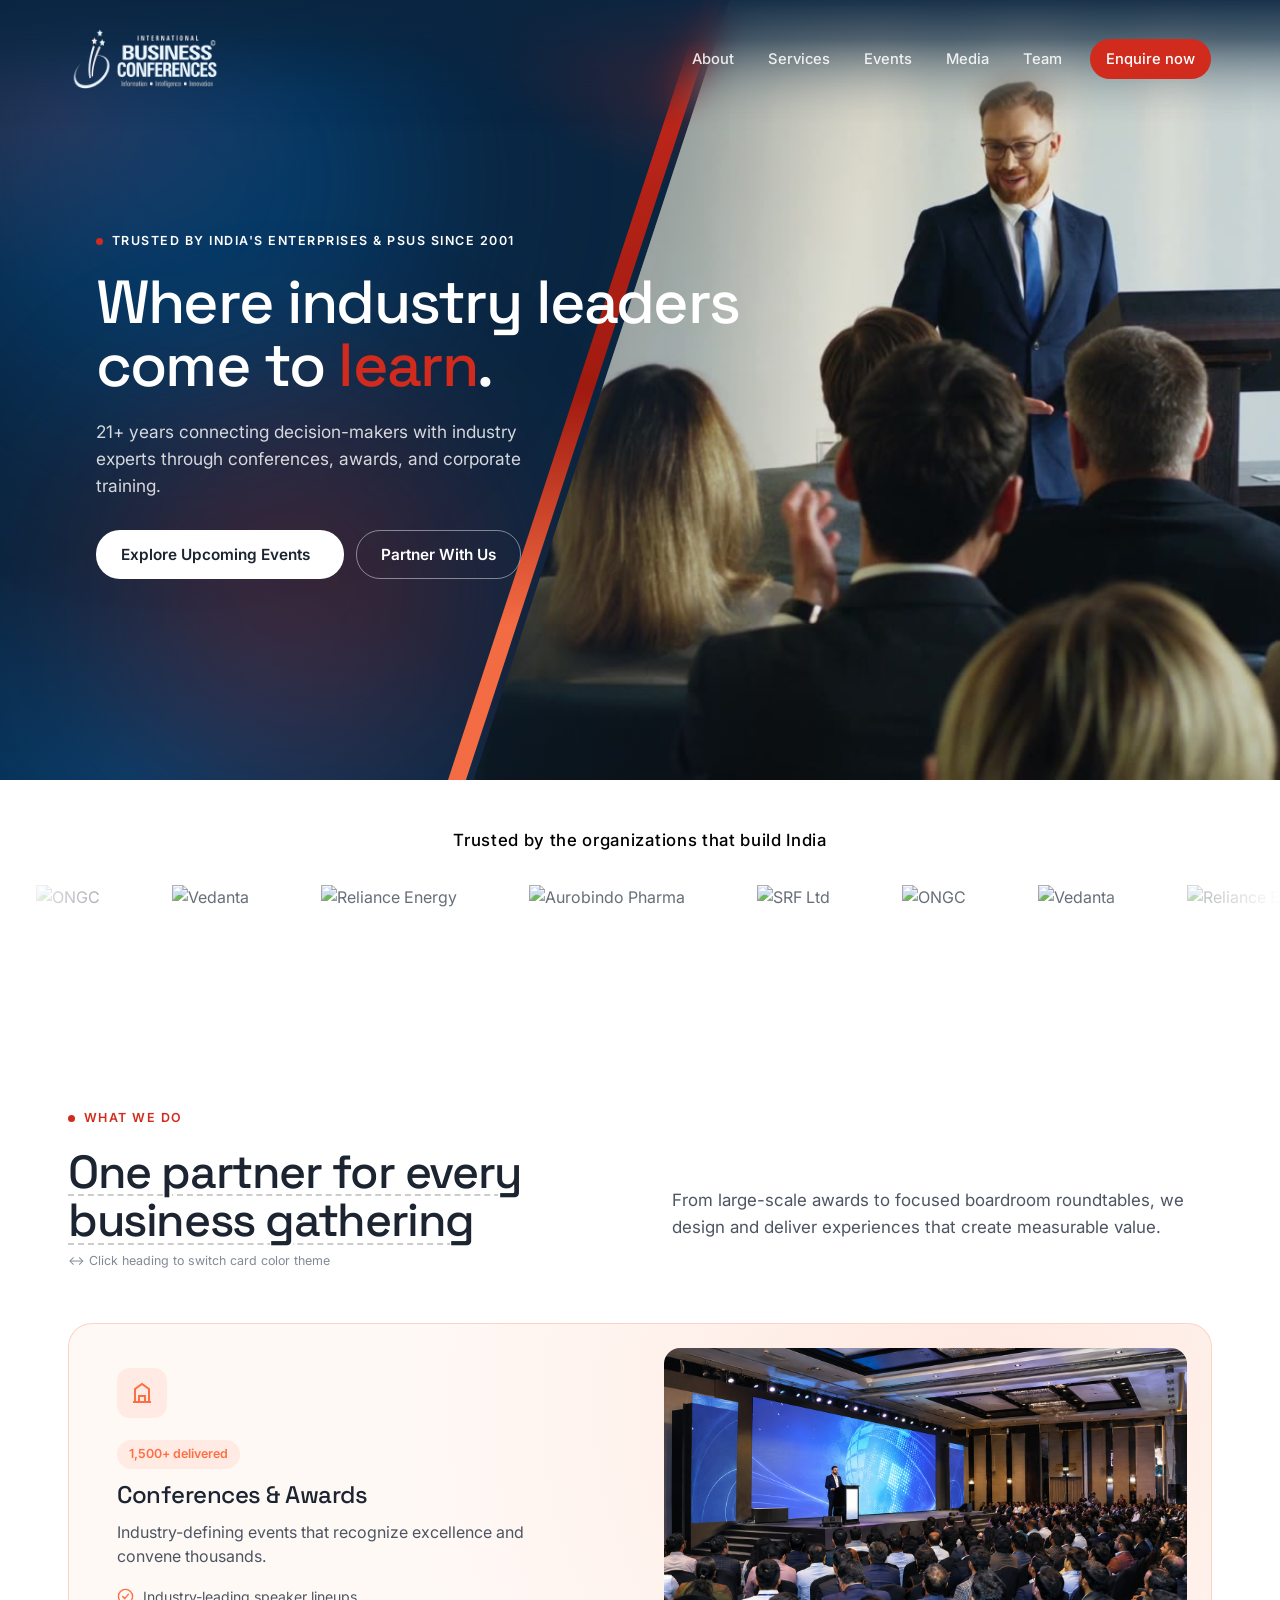
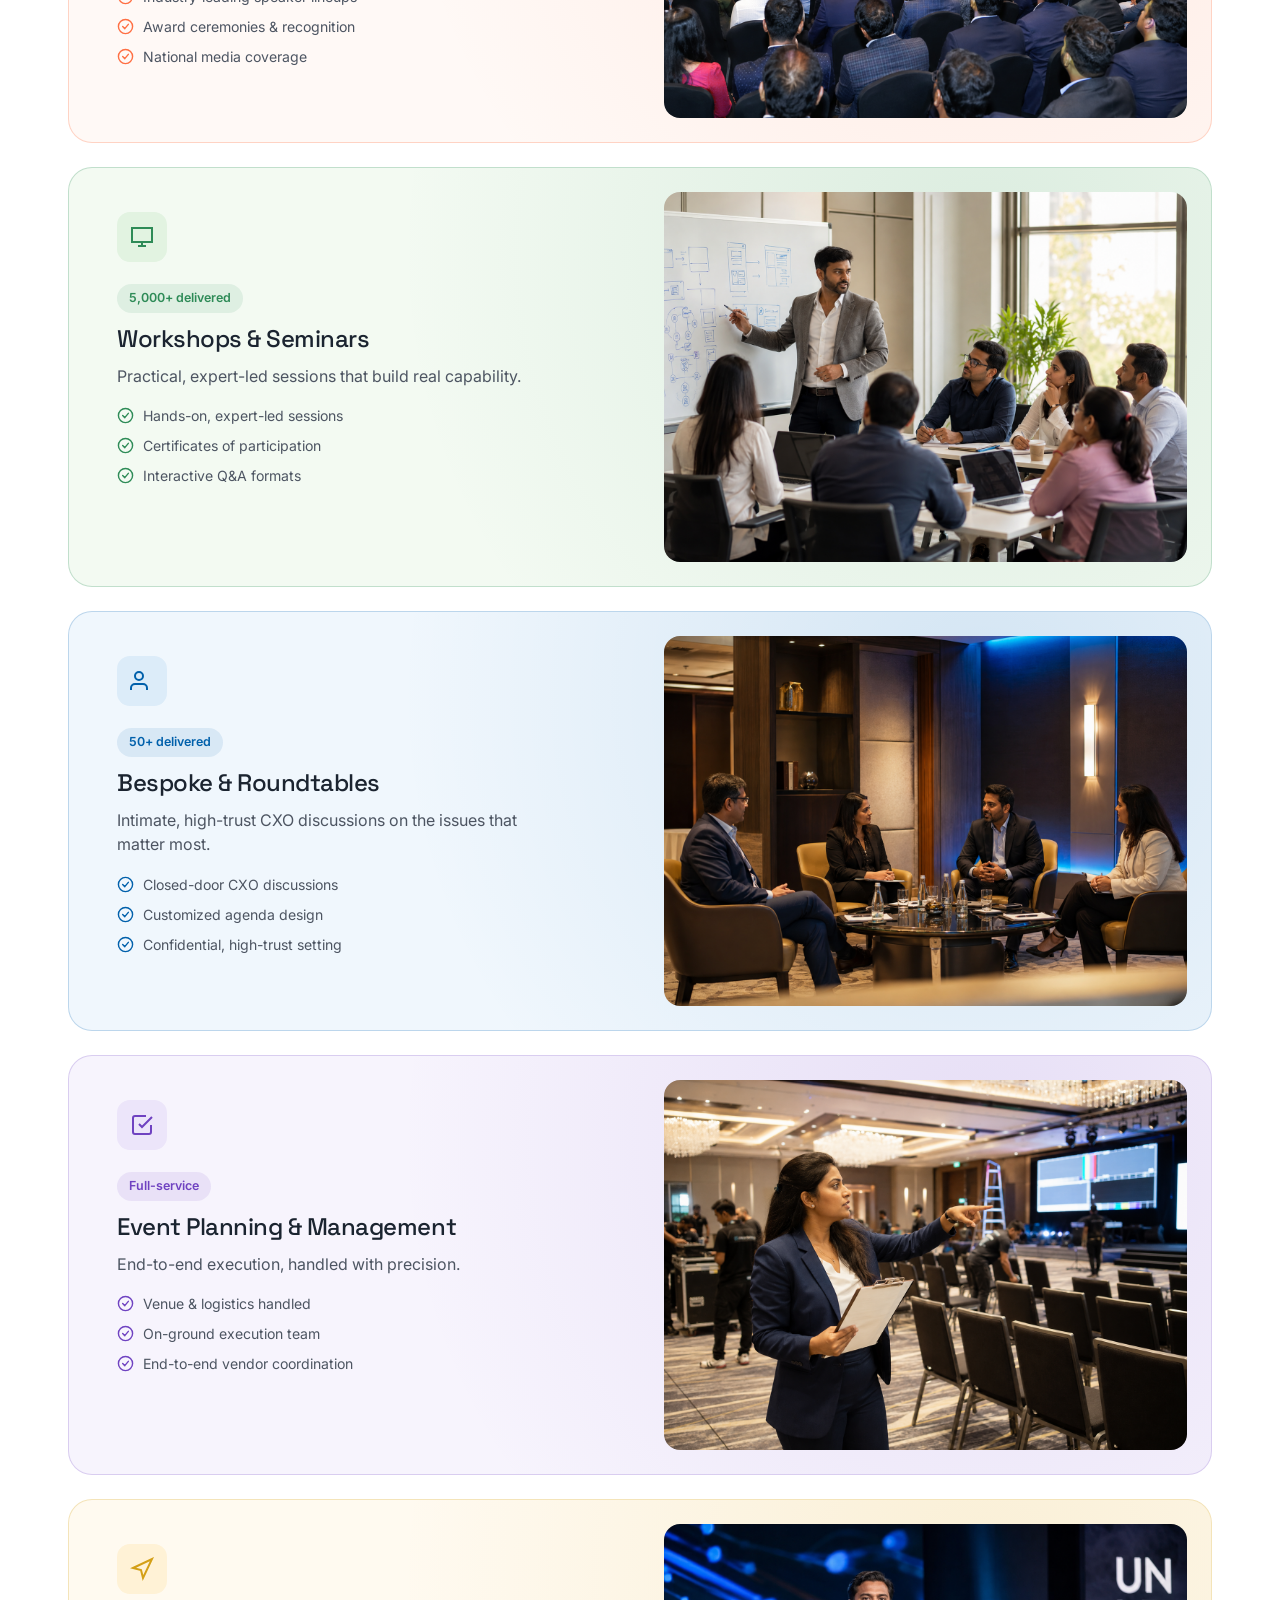
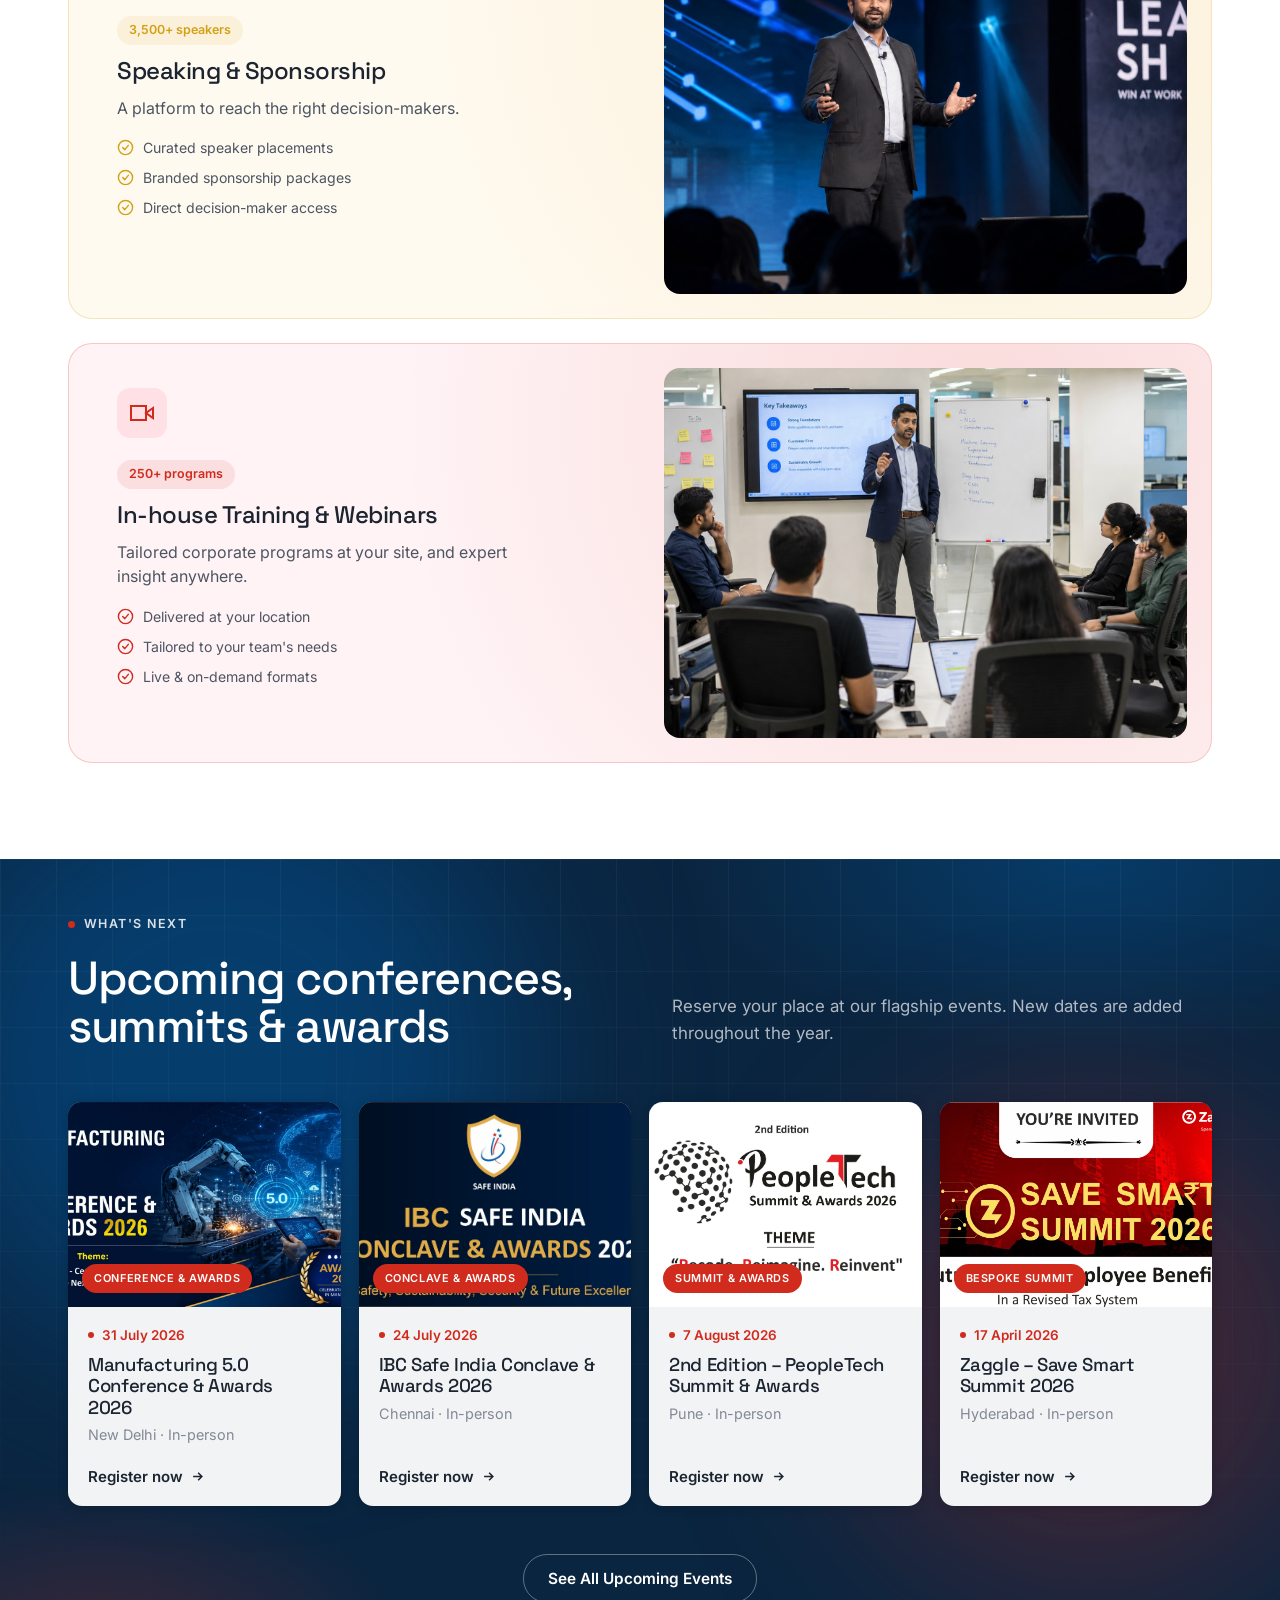
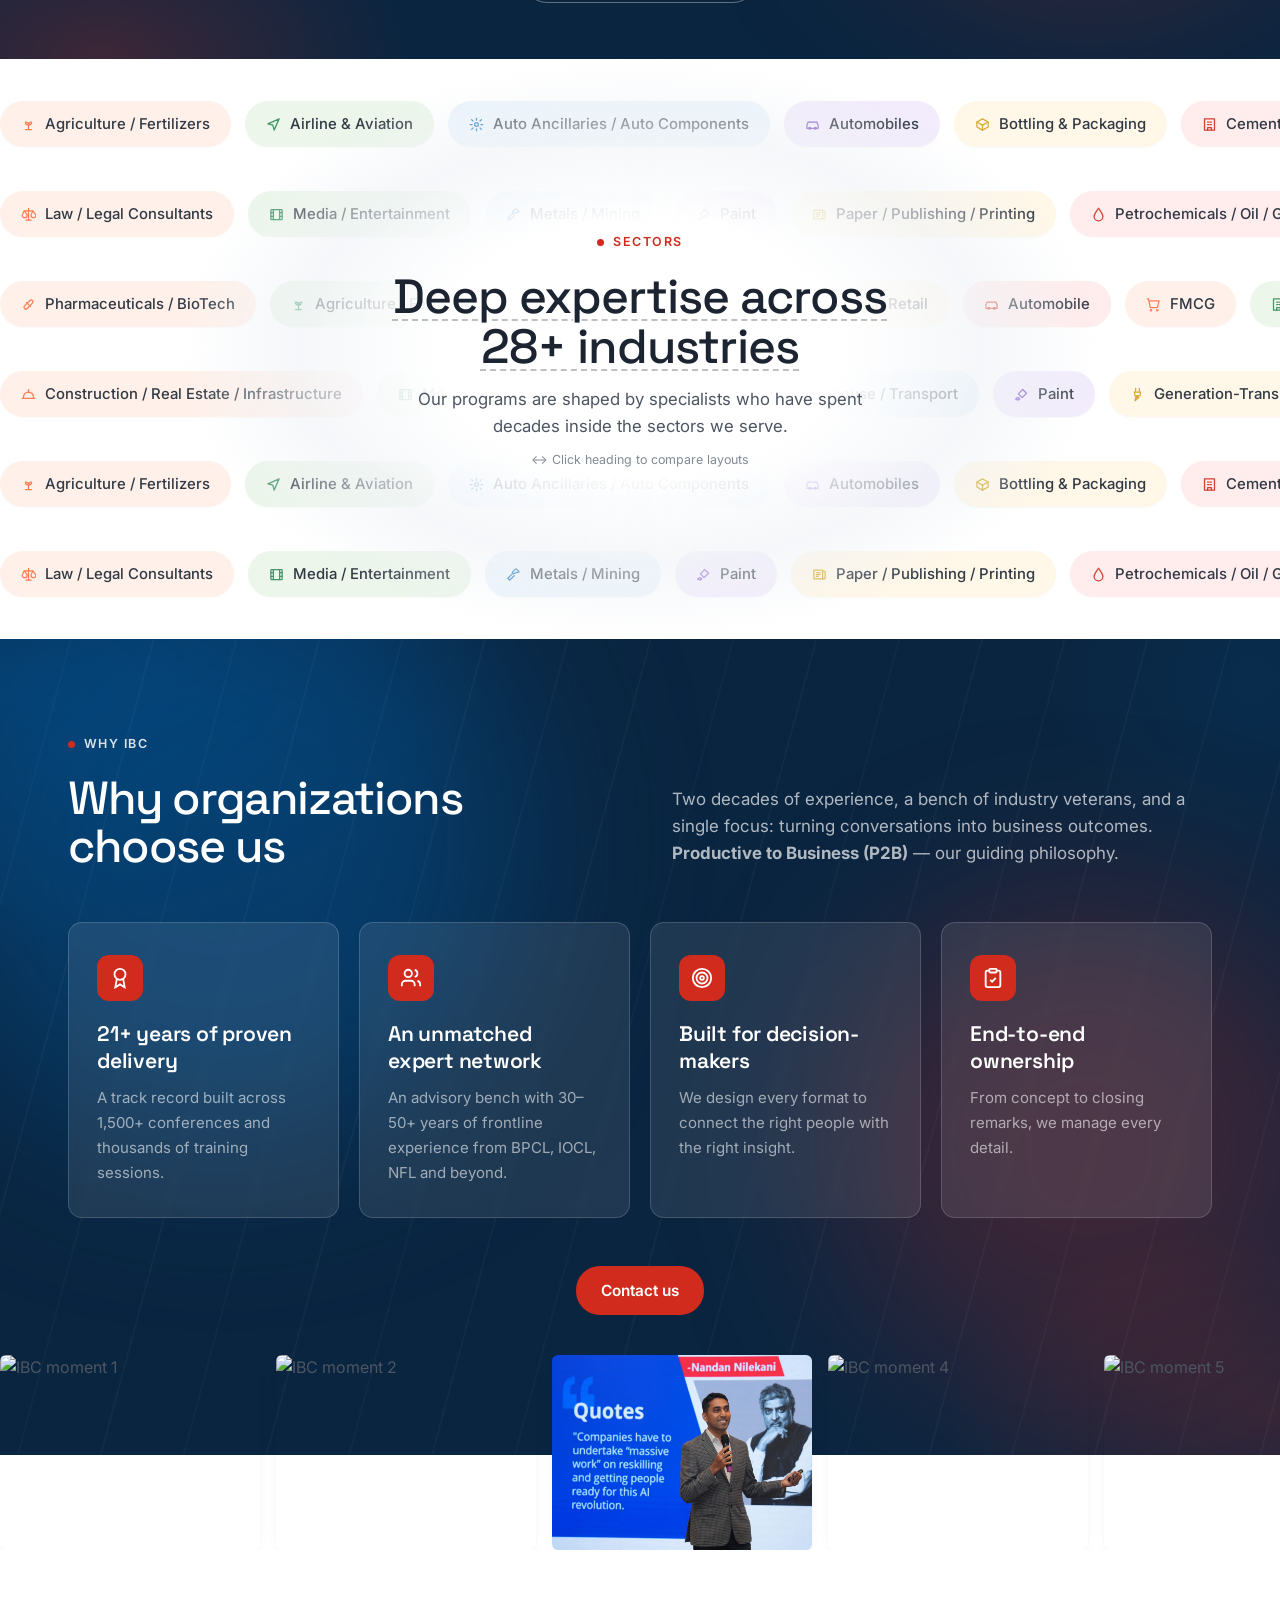
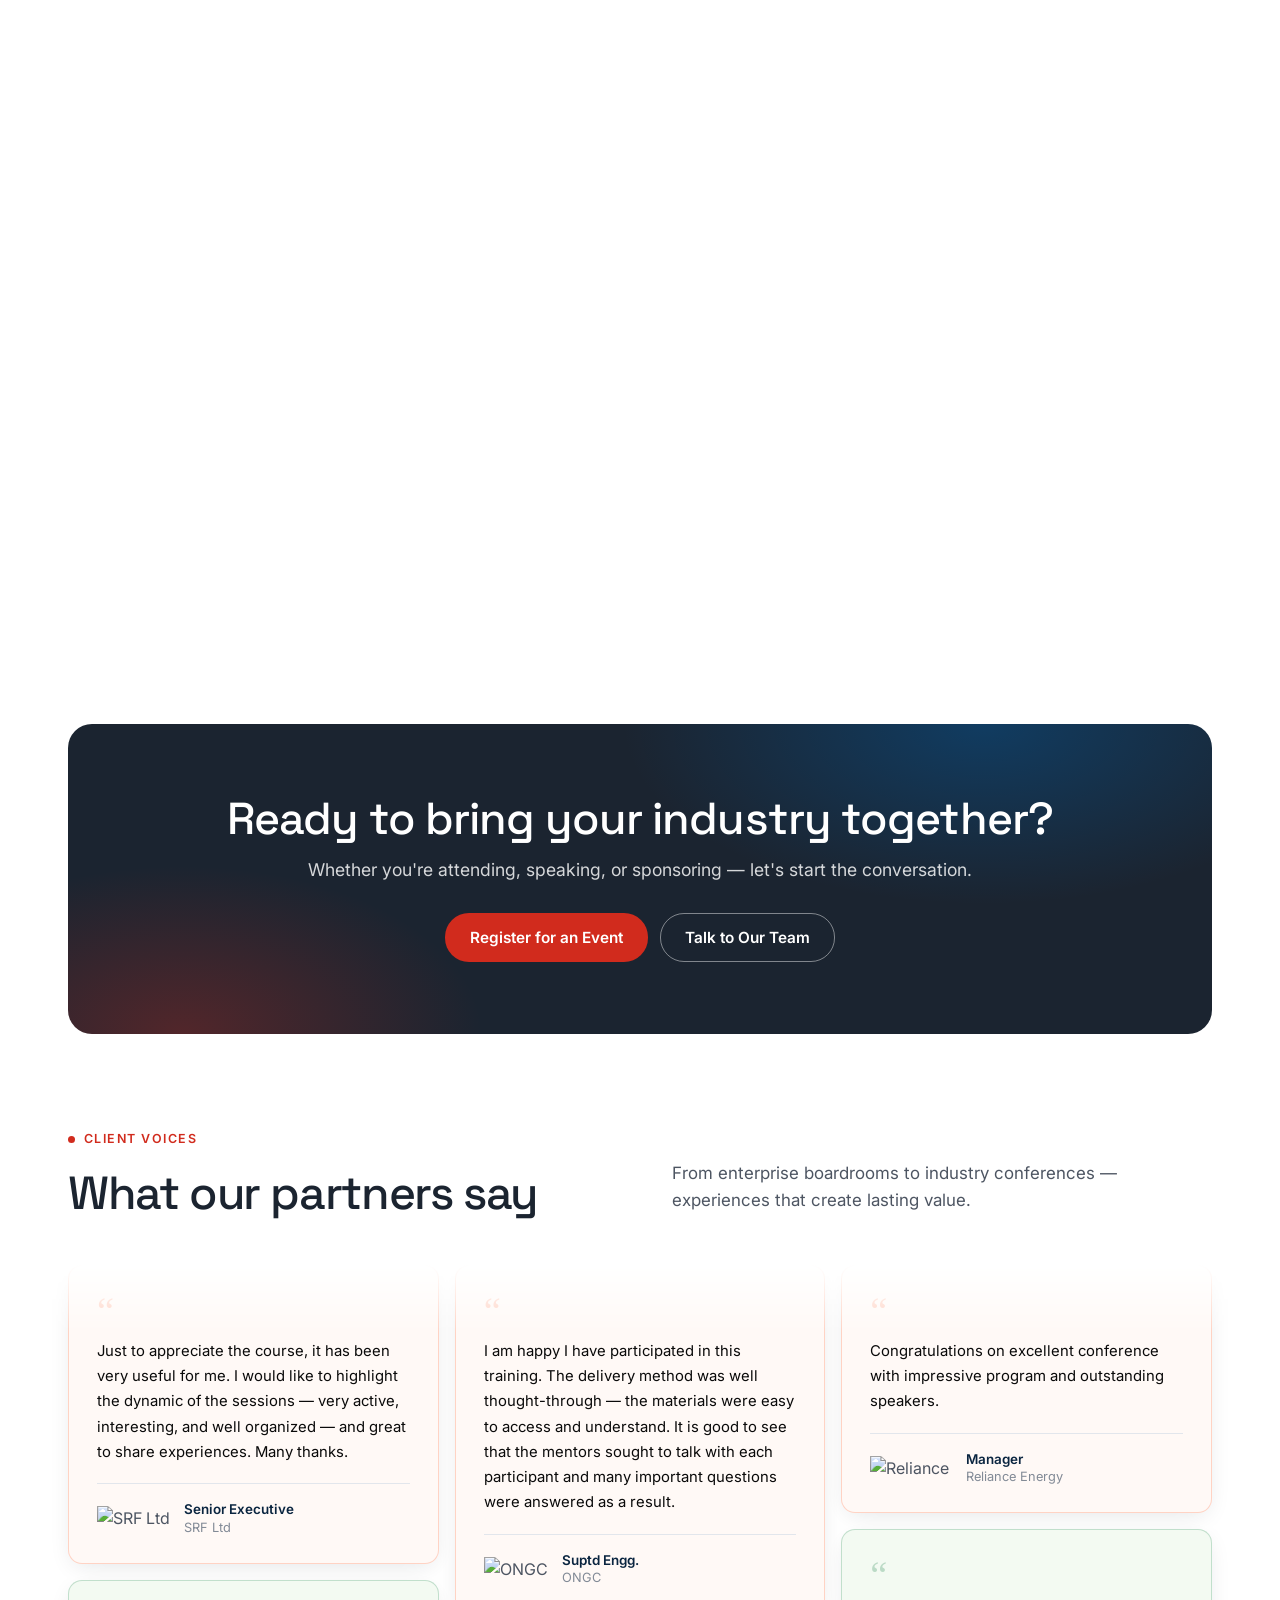
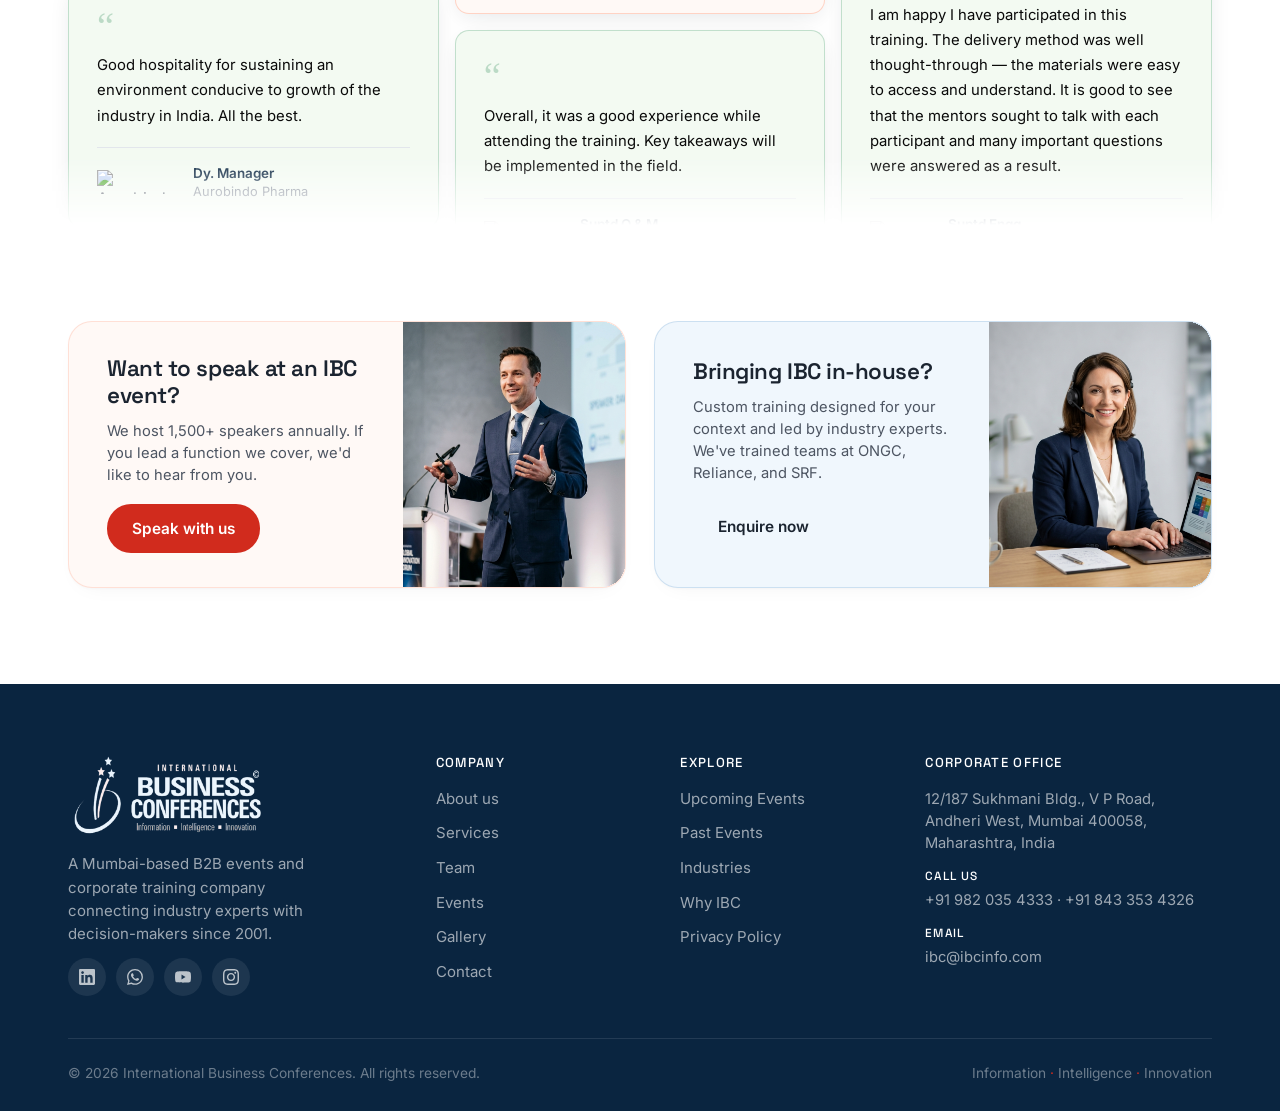
==== index.html @ 212c93f9 "Initial commit: IBC website redesign baseline Home (ibc-home-v2.html), About (about2.html), and Serv" ====
<!DOCTYPE html>
<html lang="en">
<head>
<meta charset="UTF-8">
<meta name="viewport" content="width=device-width, initial-scale=1.0">
<title>International Business Conferences — Where industry meets</title>
<link rel="preconnect" href="https://fonts.googleapis.com">
<link rel="preconnect" href="https://fonts.gstatic.com" crossorigin>
<link href="https://fonts.googleapis.com/css2?family=Space+Grotesk:wght@400;500;600;700&family=Inter:wght@400;500;600&display=swap" rel="stylesheet">
<link rel="stylesheet" href="components/cta-duo.css">
<style>
  :root{
    --red:#D12B1D; --red-dark:#A8190D;
    --blue:#0060AB; --navy:#0A2540; --navy-2:#0E2E4F;
    --carbon:#1B2430; --graphite:#4D5562; --slate:#828A96;
    --fog:#FFF3F5; --mist:#FFFFFF; --chalk:#E6E9EE; --paper:#FFFFFF; --line:#E2E6EC;
    --maxw:1200px; --r-card:14px; --r-pill:200px; --r-btn:24px;
    --shadow:0 1px 3px rgba(20,30,45,.05), 0 8px 24px -16px rgba(20,30,45,.18);
  }
  *{box-sizing:border-box;margin:0;padding:0}
  html{scroll-behavior:smooth}
  body{font-family:'Inter',system-ui,sans-serif;color:var(--graphite);background:var(--mist);line-height:1.5;-webkit-font-smoothing:antialiased;font-size:16px}
  img{max-width:100%;display:block}
  a{color:inherit;text-decoration:none}
  .wrap{max-width:var(--maxw);margin:0 auto;padding:0 28px}
  h1,h2,h3,h4{font-family:'Space Grotesk',sans-serif;color:var(--carbon);font-weight:500;letter-spacing:-.02em;line-height:1.04}
  .eyebrow{display:inline-flex;align-items:center;gap:9px;font-family:'Inter';font-size:.78rem;font-weight:600;letter-spacing:.12em;text-transform:uppercase;color:var(--red);margin-bottom:20px}
  .eyebrow::before{content:"";width:7px;height:7px;border-radius:50%;background:var(--red)}
  .eyebrow.on-dark{color:#fff}
  .section{padding:96px 0}
  .section-head{display:grid;grid-template-columns:1fr 1fr;column-gap:64px;max-width:none;margin-bottom:52px;align-items:end}
  .section-head .eyebrow{grid-column:1;grid-row:1}
  .section-head h2{grid-column:1;grid-row:2;font-size:clamp(2rem,4vw,2.9rem);letter-spacing:-.03em;margin-bottom:0}
  .section-head p{grid-column:2;grid-row:1/3;align-self:end;color:var(--graphite);font-size:1.06rem;line-height:1.6;padding-bottom:3px}
  .section-head-center{display:block;text-align:center;max-width:none}
  .btn{display:inline-flex;align-items:center;gap:9px;font-family:'Inter';font-size:.96rem;font-weight:600;padding:12px 24px;border-radius:var(--r-btn);cursor:pointer;border:1.5px solid transparent;outline:none;transition:transform .18s,background .18s,color .18s,border-color .18s,box-shadow .2s;position:relative;overflow:hidden;flex-shrink:0;white-space:nowrap}
  .btn:focus-visible{box-shadow:0 0 0 3px rgba(0,96,171,.4)}
  /* shine sweep */
  .btn::before{content:"";position:absolute;top:0;left:-80%;width:55%;height:100%;z-index:2;background:linear-gradient(90deg,transparent,rgba(255,255,255,.28),transparent);transform:skewX(-18deg);transition:left .55s ease;pointer-events:none}
  .btn:hover::before{left:130%}
  .btn>span,.btn svg{position:relative;z-index:1}
  .btn-primary{background:var(--carbon);color:#fff}
  .btn-primary:hover{background:var(--red);color:#fff;border-color:transparent;transform:translateY(-2px);box-shadow:0 6px 22px -4px rgba(209,43,29,.4)}
  .btn-outline{background:transparent;color:var(--carbon);border-color:var(--carbon)}
  .btn-outline:hover{background:var(--red);border-color:var(--red);color:#fff}
  .btn-red{background:var(--red);color:#fff}
  .btn-red:hover{background:var(--red-dark);transform:translateY(-2px);box-shadow:0 6px 22px -4px rgba(209,43,29,.45)}
  .btn-ghost{background:transparent;color:#fff;border-color:rgba(255,255,255,.45)}
  .btn-ghost:hover{background:rgba(255,255,255,.12);border-color:#fff}
  .center-cta{text-align:center;margin-top:48px}

  .topbar{position:fixed;top:0;left:0;right:0;z-index:60;padding:16px 0 0;transition:padding .35s ease}
  .topbar.scrolled{padding:14px 0 0}
  .bar-shell{max-width:1200px;margin:0 auto;padding:0 28px;border-radius:20px;border:1px solid transparent;background:transparent;transition:background .35s ease,border-color .35s ease,box-shadow .35s ease,max-width .35s ease}
  .topbar.scrolled .bar-shell{max-width:1080px;background:var(--paper);border-color:var(--line);box-shadow:0 4px 20px -6px rgba(20,30,45,.14)}
  .bar{display:flex;align-items:center;justify-content:space-between;gap:20px;height:84px;transition:height .35s ease}
  .topbar.scrolled .bar{height:78px}
  .logo{display:flex;align-items:center}
  .logo img{height:60px;width:auto;display:block;transition:height .35s ease}
  .topbar.scrolled .logo img{height:48px}
  .logo .logo-white{display:block}
  .logo .logo-color{display:none}
  .topbar.scrolled .logo .logo-white{display:none}
  .topbar.scrolled .logo .logo-color{display:block}
  .navlinks{display:flex;align-items:center;gap:2px}
  .navlinks a{font-size:.92rem;font-weight:500;color:rgba(255,255,255,.88);padding:9px 16px;border-radius:var(--r-pill);transition:background .16s,color .35s}
  .navlinks a:hover{background:rgba(255,255,255,.12);color:#fff}
  .navlinks a.active{color:#fff}
  .topbar.scrolled .navlinks a{color:var(--carbon)}
  .topbar.scrolled .navlinks a:hover{background:rgba(10,30,50,.07);color:var(--carbon)}
  .topbar.scrolled .navlinks a.active{color:var(--red)}
  .navlinks a.btn-cta{position:relative;overflow:hidden;background:var(--red);color:#fff;margin-left:10px}
  .navlinks a.btn-cta:hover{background:var(--red-dark)}
  .topbar.scrolled .navlinks a.btn-cta{color:#fff}
  .topbar.scrolled .navlinks a.btn-cta:hover{background:var(--red-dark);color:#fff}
  .navlinks a.btn-cta::before{content:"";position:absolute;top:0;left:-80%;width:55%;height:100%;background:linear-gradient(90deg,transparent,rgba(255,255,255,.28),transparent);transform:skewX(-18deg);transition:left .55s ease;pointer-events:none}
  .navlinks a.btn-cta:hover::before{left:130%}
  .menu-btn{display:none;background:transparent;border:1px solid rgba(255,255,255,.3);border-radius:50%;width:44px;height:44px;cursor:pointer;flex-direction:column;gap:5px;align-items:center;justify-content:center;flex-shrink:0;z-index:61;position:relative;transition:background .35s,border-color .35s}
  .menu-btn span{width:18px;height:2px;background:#fff;border-radius:2px;transition:transform .25s ease,opacity .25s ease,background .35s ease}
  .topbar.scrolled .menu-btn{background:var(--paper);border-color:var(--line)}
  .topbar.scrolled .menu-btn span{background:var(--carbon)}
  .menu-btn.active span:nth-child(1){transform:translateY(3.5px) rotate(45deg)}
  .menu-btn.active span:nth-child(2){opacity:0}
  .menu-btn.active span:nth-child(3){transform:translateY(-3.5px) rotate(-45deg)}
  .mobile-drawer{display:none;position:fixed;inset:0;z-index:59;background:rgba(255,255,255,.97);backdrop-filter:blur(12px);flex-direction:column;justify-content:space-between;padding:108px 28px 40px;opacity:0;transform:scale(.96);transition:opacity .25s ease,transform .25s ease}
  .mobile-drawer.open{display:flex}
  .mobile-drawer.show{opacity:1;transform:scale(1)}
  .mobile-links{display:flex;flex-direction:column}
  .mobile-links a{font-size:1.15rem;font-weight:500;color:var(--carbon);padding:16px 4px;border-bottom:1px solid var(--line)}
  .mobile-drawer .btn{width:100%;justify-content:center}

  .hero{position:relative;padding:0}
  .hero-split{position:relative;overflow:hidden;min-height:780px;display:flex;align-items:center;background:var(--navy)}
  .hero-split::before{content:"";position:absolute;inset:0;z-index:0;pointer-events:none;background:radial-gradient(650px 380px at 10% 100%,rgba(0,96,171,.38),transparent 60%),radial-gradient(520px 340px at 60% 0%,rgba(209,43,29,.4),transparent 58%),radial-gradient(420px 280px at 5% 15%,rgba(209,43,29,.22),transparent 60%)}
  .hero-split::after{content:"";position:absolute;top:0;left:0;right:0;height:130px;z-index:2;pointer-events:none;background:linear-gradient(to bottom, rgba(10,37,64,0.92) 0%, rgba(10,37,64,0) 100%);backdrop-filter:blur(16px);-webkit-backdrop-filter:blur(16px);-webkit-mask-image:linear-gradient(to bottom, black 30%, transparent 100%);mask-image:linear-gradient(to bottom, black 30%, transparent 100%)}
  .hero-text{position:relative;z-index:2;padding:90px 56px 64px 96px;max-width:840px;color:#fff}
  .hero-text h1{color:#fff;font-size:clamp(2.4rem,5vw,3.8rem);font-weight:500;letter-spacing:-.03em;line-height:1.04;margin-bottom:22px}
  .cycle-word{color:var(--red);display:inline-block;transition:opacity .25s,transform .25s}
  .cycle-word.fade{opacity:0;transform:translateY(6px)}
  .hero-text p{color:rgba(255,255,255,.82);font-size:1.08rem;max-width:480px;margin-bottom:30px;line-height:1.55}
  .hero-actions{display:flex;gap:12px;flex-wrap:wrap}
  .hero .btn-primary{background:#fff;color:var(--carbon)}
  .hero .btn-primary:hover{background:var(--red);color:#fff;transform:translateY(-2px)}
  /* video box is tightly bound to the visible diagonal strip so object-position centers correctly within it */
  .hero-img{position:absolute;top:0;bottom:0;left:37%;right:0;z-index:1;clip-path:polygon(31.75% 0,100% 0,100% 100%,0 100%)}
  .hero-video{position:absolute;inset:0;width:100%;height:100%;object-fit:cover;object-position:center 35%}
  .hero-img-overlay{position:absolute;inset:0;background:linear-gradient(100deg,rgba(10,37,64,.5) 0%,transparent 45%)}
  .hero-accent{position:absolute;inset:0;z-index:1;clip-path:polygon(55% 0,56.4% 0,36.4% 100%,35% 100%);background:linear-gradient(to bottom, var(--red) 0%, var(--red-dark) 25%, #ff6f43 40%, #ff6f43 60%, var(--red-dark) 75%, var(--red) 100%);background-size:100% 200%;animation:strip-flow 4s linear infinite;opacity:.95}
  @keyframes strip-flow{0%{background-position:0 0}100%{background-position:0 -200%}}

  @media(max-width:640px){
    .hero-img,.hero-accent{display:none}
    .hero-text{padding:140px 28px 48px;max-width:none}
  }

  .trusted{padding:48px 0}
  .trusted .lbl{text-align:center;font-size:1.05rem;font-weight:500;color:#000000;margin-bottom:32px;letter-spacing:.04em}
  .logo-track-wrap{overflow:hidden;
    mask:linear-gradient(to right,transparent 0%,black 14%,black 86%,transparent 100%);
    -webkit-mask:linear-gradient(to right,transparent 0%,black 14%,black 86%,transparent 100%)}
  .logo-track{display:flex;align-items:center;gap:72px;width:max-content;animation:logo-scroll 26s linear infinite;padding:0 36px}
  .logo-track:hover{animation-play-state:paused}
  @keyframes logo-scroll{from{transform:translateX(0)}to{transform:translateX(-50%)}}
  .client{display:flex;align-items:center;justify-content:center;opacity:.85;transition:opacity .25s;flex-shrink:0}
  .client:hover{opacity:1}
  .client img{height:80px;width:auto;max-width:200px;object-fit:contain;display:block}

  /* Client Voices — scroll reel testimonials */
  #voices{padding:48px 0;background:var(--paper)}
  #voices .section-head{margin-bottom:48px}
  .testi-outer{overflow:hidden;
    mask:linear-gradient(to bottom,transparent 0%,#000 12%,#000 88%,transparent 100%);
    -webkit-mask:linear-gradient(to bottom,transparent 0%,#000 12%,#000 88%,transparent 100%)}
  .testi-reel{max-width:var(--maxw);margin:0 auto;padding:0 28px;display:grid;grid-template-columns:repeat(3,1fr);gap:16px;max-height:560px}
  .testi-col{display:flex;flex-direction:column;gap:16px;animation:testi-up 32s linear infinite}
  .testi-col.rev{animation-name:testi-dn}
  @keyframes testi-up{from{transform:translateY(0)}to{transform:translateY(-50%)}}
  @keyframes testi-dn{from{transform:translateY(-50%)}to{transform:translateY(0)}}
  .testi-col{cursor:grab}
  .testi{background:var(--fog);border-radius:var(--r-card);padding:26px 28px;border:1px solid rgba(20,30,45,.16);box-shadow:0 6px 24px -6px rgba(20,30,45,.12);display:flex;flex-direction:column;user-select:none}
  .testi-mark{font-size:2.4rem;line-height:1;color:var(--red);opacity:.28;display:block;font-family:Georgia,serif;margin-bottom:8px}

  /* Testimonials color themes (syncing with What We Do section) */
  .testi:nth-child(6n+1) { background: #FFF9F6; border-color: rgba(255, 111, 67, 0.28); }
  .testi:nth-child(6n+1) .testi-mark { color: #FF6F43; }
  
  .testi:nth-child(6n+2) { background: #F3FAF2; border-color: rgba(46, 139, 87, 0.25); }
  .testi:nth-child(6n+2) .testi-mark { color: #2E8B57; }
  
  .testi:nth-child(6n+3) { background: #F0F7FD; border-color: rgba(0, 96, 171, 0.22); }
  .testi:nth-child(6n+3) .testi-mark { color: #0060AB; }
  
  .testi:nth-child(6n+4) { background: #F7F4FD; border-color: rgba(111, 66, 193, 0.22); }
  .testi:nth-child(6n+4) .testi-mark { color: #6F42C1; }
  
  .testi:nth-child(6n+5) { background: #FFFAF0; border-color: rgba(212, 160, 23, 0.25); }
  .testi:nth-child(6n+5) .testi-mark { color: #D4A017; }
  
  .testi:nth-child(6n) { background: #FFF3F5; border-color: rgba(209, 43, 29, 0.22); }
  .testi:nth-child(6n) .testi-mark { color: #D12B1D; }
  .testi-q{font-size:.93rem;color:#0a0a0a;line-height:1.7;margin:0 0 18px;flex:1}
  .testi-foot{display:flex;align-items:center;gap:14px;padding-top:16px;border-top:1px solid var(--line)}
  .testi-logo{height:24px;width:auto;max-width:82px;object-fit:contain;opacity:1;flex-shrink:0}
  .testi-who{font-size:.8rem;color:var(--slate);line-height:1.4}
  .testi-who b{display:block;font-size:.84rem;color:var(--navy);font-weight:600}

  /* Services — scroll stacking cards */
  .stack-wrap{position:relative}
  .stack-card{position:sticky;margin-bottom:24px;border-radius:24px;border:1px solid rgba(20,30,45,0.085);box-shadow:none;overflow:hidden;display:grid;grid-template-columns:1fr 1fr;min-height:420px;will-change:transform,filter;transition:background 0.35s ease}
  .stack-card:last-child{margin-bottom:0}
  .stack-body{padding:44px 48px;display:flex;flex-direction:column;justify-content:flex-start;position:relative;z-index:1}
  .stack-card .ic{width:50px;height:50px;border-radius:13px;display:flex;align-items:center;justify-content:center;margin-bottom:22px;transition:background .25s ease}
  .stack-card .ic svg{width:24px;height:24px;fill:none;stroke-width:2}
  .stack-card h3{font-size:1.5rem;margin-bottom:12px;color:var(--carbon)}
  .stack-card p{font-size:1rem;color:var(--graphite);line-height:1.55;max-width:420px}
  .stack-bullets{list-style:none;margin-top:18px;display:flex;flex-direction:column;gap:10px}
  .stack-bullets li{display:flex;align-items:flex-start;gap:9px;font-size:.88rem;color:var(--graphite);line-height:1.4}
  .stack-bullets li svg{width:17px;height:17px;flex:none;margin-top:1px}
  .stack-card .scale{display:inline-flex;align-items:center;gap:7px;font-size:.78rem;font-weight:600;margin-bottom:14px;padding:5px 12px;border-radius:20px;align-self:flex-start;transition:background .25s ease, color .25s ease}

  /* Individual card theme styling (Sky Gradient Glow theme) */
  .stack-card::before{content:"";position:absolute;inset:0;z-index:0;pointer-events:none;opacity:0.75}
  
  .stack-card:nth-child(1){top:140px;background:#FFF9F6;border-color:rgba(255,111,67,.28);--glow:rgba(255,111,67,.7)}
  .stack-card:nth-child(1)::before{background:radial-gradient(circle at 80% 20%, rgba(255, 111, 67, 0.16) 0%, transparent 60%)}
  .stack-card:nth-child(1) .ic{background:#FFEBE3}
  .stack-card:nth-child(1) .ic svg{stroke:#FF6F43}
  .stack-card:nth-child(1) .scale{background:rgba(255, 111, 67, 0.1);color:#FF6F43}
  .stack-card:nth-child(1) .stack-bullets svg{stroke:#FF6F43}

  .stack-card:nth-child(2){top:156px;background:#F3FAF2;border-color:rgba(46,139,87,.25);--glow:rgba(46,139,87,.65)}
  .stack-card:nth-child(2)::before{background:radial-gradient(circle at 80% 20%, rgba(46, 139, 87, 0.16) 0%, transparent 60%)}
  .stack-card:nth-child(2) .ic{background:#E2F3E1}
  .stack-card:nth-child(2) .ic svg{stroke:#2E8B57}
  .stack-card:nth-child(2) .scale{background:rgba(46, 139, 87, 0.1);color:#2E8B57}
  .stack-card:nth-child(2) .stack-bullets svg{stroke:#2E8B57}

  .stack-card:nth-child(3){top:172px;background:#F0F7FD;border-color:rgba(0,96,171,.22);--glow:rgba(0,96,171,.65)}
  .stack-card:nth-child(3)::before{background:radial-gradient(circle at 80% 20%, rgba(0, 96, 171, 0.16) 0%, transparent 60%)}
  .stack-card:nth-child(3) .ic{background:#DCECF9}
  .stack-card:nth-child(3) .ic svg{stroke:var(--blue)}
  .stack-card:nth-child(3) .scale{background:rgba(0, 96, 171, 0.1);color:var(--blue)}
  .stack-card:nth-child(3) .stack-bullets svg{stroke:var(--blue)}

  .stack-card:nth-child(4){top:188px;background:#F7F4FD;border-color:rgba(111,66,193,.22);--glow:rgba(111,66,193,.65)}
  .stack-card:nth-child(4)::before{background:radial-gradient(circle at 80% 20%, rgba(111, 66, 193, 0.16) 0%, transparent 60%)}
  .stack-card:nth-child(4) .ic{background:#ECE5FA}
  .stack-card:nth-child(4) .ic svg{stroke:#6F42C1}
  .stack-card:nth-child(4) .scale{background:rgba(111, 66, 193, 0.1);color:#6F42C1}
  .stack-card:nth-child(4) .stack-bullets svg{stroke:#6F42C1}

  .stack-card:nth-child(5){top:204px;background:#FFFAF0;border-color:rgba(212,160,23,.25);--glow:rgba(212,160,23,.65)}
  .stack-card:nth-child(5)::before{background:radial-gradient(circle at 80% 20%, rgba(212, 160, 23, 0.16) 0%, transparent 60%)}
  .stack-card:nth-child(5) .ic{background:#FFF2D6}
  .stack-card:nth-child(5) .ic svg{stroke:#D4A017}
  .stack-card:nth-child(5) .scale{background:rgba(212, 160, 23, 0.1);color:#D4A017}
  .stack-card:nth-child(5) .stack-bullets svg{stroke:#D4A017}

  .stack-card:nth-child(6){top:220px;background:#FFF3F5;border-color:rgba(209,43,29,.22);--glow:rgba(209,43,29,.65)}
  .stack-card:nth-child(6)::before{background:radial-gradient(circle at 80% 20%, rgba(209, 43, 29, 0.16) 0%, transparent 60%)}
  .stack-card:nth-child(6) .ic{background:#FFE0E5}
  .stack-card:nth-child(6) .ic svg{stroke:var(--red)}
  .stack-card:nth-child(6) .scale{background:rgba(209, 43, 29, 0.1);color:var(--red)}
  .stack-card:nth-child(6) .stack-bullets svg{stroke:var(--red)}

  /* Option 2 — single pastel gradient theme (toggle via heading click) */
  .svc-toggle{cursor:pointer;text-decoration:underline dashed 1.5px;text-underline-offset:7px;text-decoration-color:rgba(0,0,0,.2);transition:text-decoration-color .2s;font-size:clamp(1.8rem,3.5vw,2.4rem)}
  .svc-toggle:hover{text-decoration-color:var(--red)}
  .svc-toggle-hint{font-size:.78rem;color:var(--slate);margin-top:8px;display:block}
  .stack-wrap.opt2 .stack-card{background:linear-gradient(135deg,#FFD0C8 0%,#FFEAE8 22%,#FAFBFE 50%,#E1F1FB 75%,#D2EAF7 100%);border-color:rgba(140,150,190,.22)}
  .stack-wrap.opt2 .stack-card::before{display:none}
  .stack-wrap.opt2 .ic{background:rgba(255,255,255,.65)}
  .stack-wrap.opt2 .ic svg{stroke:var(--navy)}
  .stack-wrap.opt2 .scale{background:rgba(255,255,255,.65);color:var(--navy)}
  .stack-wrap.opt2 .stack-bullets svg{stroke:var(--navy)}

  .stack-img{position:relative;overflow:hidden}
  .stack-img img{max-width:none;object-fit:cover;display:block;position:absolute;top:24px;left:24px;width:calc(100% - 48px);height:calc(100% - 48px);border-radius:16px}
  @media(max-width:780px){
    .stack-card{position:relative;grid-template-columns:1fr;min-height:0}
    .stack-img{height:220px;order:-1}
    .stack-img img{top:20px;left:20px;width:calc(100% - 40px);height:calc(100% - 40px)}
    .stack-body{padding:32px 28px}
  }

  .events{background:var(--fog)}
  #events{background:var(--navy);position:relative;overflow:hidden;padding:56px 0}
  /* gradient blobs — same language as CTA section */
  #events::before{content:"";position:absolute;inset:0;z-index:0;pointer-events:none;
    background:
      radial-gradient(650px 320px at 85% 0%,rgba(0,96,171,.38),transparent 62%),
      radial-gradient(520px 300px at 8% 100%,rgba(209,43,29,.26),transparent 60%)}
  /* faded grid */
  #events::after{content:"";position:absolute;inset:0;z-index:0;pointer-events:none;
    background-image:
      linear-gradient(rgba(255,255,255,.055) 1px,transparent 1px),
      linear-gradient(90deg,rgba(255,255,255,.055) 1px,transparent 1px);
    background-size:56px 56px;
    mask:linear-gradient(to bottom,rgba(0,0,0,.8) 0%,rgba(0,0,0,.4) 50%,transparent 100%);
    -webkit-mask:linear-gradient(to bottom,rgba(0,0,0,.8) 0%,rgba(0,0,0,.4) 50%,transparent 100%)}
  #events .wrap{position:relative;z-index:1}
  #events .section-head h2{color:#fff}
  #events .section-head p{color:rgba(255,255,255,.68)}
  #events .eyebrow{color:rgba(255,255,255,.85)}
  #events .btn-outline{color:#fff;border-color:rgba(255,255,255,.35)}
  #events .btn-outline:hover{background:rgba(255,255,255,.12);border-color:#fff;color:#fff}
  .ev-grid{display:grid;grid-template-columns:repeat(4,1fr);gap:18px}
  .ev{background:#f1f3f5;border:none;border-radius:var(--r-card);overflow:hidden;display:flex;flex-direction:column;transition:transform .2s,box-shadow .2s;box-shadow:0 2px 12px rgba(0,0,0,.18)}
  .ev:hover{transform:translateY(-5px);box-shadow:0 20px 48px -16px rgba(0,0,0,.5)}
  .ev .pic{aspect-ratio:4/3;background:#0A2540;position:relative;overflow:hidden;display:flex;align-items:flex-end;padding:14px}
  .ev .pic img{position:absolute;inset:0;width:100%;height:100%;object-fit:cover;display:block;transition:transform .4s}
  .ev:hover .pic img{transform:scale(1.04)}
  .ev .pic .tag{position:relative;z-index:1;font-size:.68rem;font-weight:600;letter-spacing:.06em;text-transform:uppercase;background:var(--red);color:#fff;padding:6px 12px;border-radius:20px}
  .ev .body{padding:18px 20px;display:flex;flex-direction:column;flex:1}
  .ev-more{background:rgba(255,255,255,.06);border:1px dashed rgba(255,255,255,.2) !important;display:flex;align-items:center;justify-content:center;min-height:100%;box-shadow:none !important;cursor:pointer;transition:background .2s,border-color .2s !important}
  .ev-more:hover{background:rgba(255,255,255,.1) !important;border-color:rgba(255,255,255,.4) !important;transform:translateY(-5px)}
  .ev-more a{display:flex;flex-direction:column;align-items:center;justify-content:center;gap:18px;color:#fff;text-align:center;padding:32px 24px;text-decoration:none;width:100%;height:100%}
  .ev-more .more-icon{width:52px;height:52px;border-radius:50%;border:1.5px solid rgba(255,255,255,.3);display:flex;align-items:center;justify-content:center;transition:border-color .2s,background .2s}
  .ev-more:hover .more-icon{border-color:var(--red);background:rgba(209,43,29,.15)}
  .ev-more .more-icon svg{width:22px;height:22px;stroke:#fff}
  .ev-more span{font-size:1rem;font-weight:600;font-family:'Space Grotesk';color:#fff;line-height:1.3}
  .ev-more small{font-size:.82rem;color:rgba(255,255,255,.5);margin-top:4px}
  .ev .date{font-size:.84rem;font-weight:600;color:var(--red);display:flex;align-items:center;gap:8px;margin-bottom:9px}
  .ev .date::before{content:"";width:6px;height:6px;border-radius:50%;background:var(--red)}
  .ev h3{font-size:1.16rem;color:var(--carbon);margin-bottom:6px;line-height:1.15}
  .ev .loc{font-size:.9rem;color:var(--slate);margin-bottom:20px}
  .ev .reg{margin-top:auto;font-weight:600;color:var(--carbon);font-size:.94rem;display:inline-flex;align-items:center;gap:7px}
  .ev .reg svg{width:15px;height:15px;transition:transform .2s}
  .ev:hover .reg{color:var(--red)} .ev:hover .reg svg{transform:translateX(4px)}

  /* Industry section toggle */
  .ind-section{position:relative;overflow:hidden;padding:0;display:flex;align-items:center;min-height:580px}
  .ind-view-old{display:none;width:100%;padding:72px 0}
  #industries.show-alt{display:block;min-height:auto}
  #industries.show-alt .ind-view-new{display:none}
  #industries.show-alt .ind-view-old{display:block}
  .ind-marquee{display:flex;flex-direction:column;gap:14px;margin-top:40px;overflow:hidden;mask:linear-gradient(90deg,transparent 0%,#000 8%,#000 92%,transparent 100%);-webkit-mask:linear-gradient(90deg,transparent 0%,#000 8%,#000 92%,transparent 100%)}
  .ind-view-old .ind{opacity:1;cursor:default;transition:background .18s,color .18s,border-color .18s,transform .18s}
  .ind-view-old .ind:hover{background:var(--carbon);color:#fff;border-color:var(--carbon);transform:translateY(-2px)}
  .ind-view-old .ind:hover::before{background:#fff}
  #ind-toggle,#ind-toggle-old{cursor:pointer;text-decoration:underline dashed 1.5px;text-underline-offset:7px;text-decoration-color:rgba(0,0,0,.25);transition:text-decoration-color .2s}
  #ind-toggle:hover,#ind-toggle-old:hover{text-decoration-color:var(--red)}
  .ind-toggle-hint{font-size:.78rem;color:var(--slate);margin-top:12px;display:block}
  .ind-view-new{display:contents}
  .ind-bg{position:absolute;inset:0;display:flex;flex-direction:column;justify-content:space-around;padding:20px 0;pointer-events:none}
  .ind-bg::after{content:"";position:absolute;inset:0;background:radial-gradient(ellipse 46% 64% at 50% 50%,var(--mist) 34%,rgba(240,243,247,.65) 58%,transparent 78%);z-index:1}
  .ind-track{display:flex;gap:14px;width:max-content}
  .ind-track.fwd{animation:ind-scroll 60s linear infinite}
  .ind-track.rev{animation:ind-scroll 60s linear infinite reverse}
  @keyframes ind-scroll{0%{transform:translateX(0)}100%{transform:translateX(-50%)}}
  .ind{background:var(--fog);border:none;border-radius:var(--r-pill);padding:12px 21px;font-weight:500;font-size:.93rem;color:var(--carbon);display:inline-flex;align-items:center;gap:9px;white-space:nowrap;opacity:.9;transition:background .18s,color .18s,transform .18s,box-shadow .18s;box-shadow:0 1px 3px rgba(20,30,45,.03)}
  .ind-ic{width:15px;height:15px;flex:none;color:var(--red);transition:color .18s}
  
  /* Themed colors for industry pills (coordinating with services cards) */
  .ind:nth-child(6n+1) { background: #FFF0E8; }
  .ind:nth-child(6n+1) .ind-ic { color: #FF6F43; }
  
  .ind:nth-child(6n+2) { background: #EAF6E8; }
  .ind:nth-child(6n+2) .ind-ic { color: #2E8B57; }
  
  .ind:nth-child(6n+3) { background: #E9F3FC; }
  .ind:nth-child(6n+3) .ind-ic { color: #0060AB; }
  
  .ind:nth-child(6n+4) { background: #F1EBFC; }
  .ind:nth-child(6n+4) .ind-ic { color: #6F42C1; }
  
  .ind:nth-child(6n+5) { background: #FFF7E6; }
  .ind:nth-child(6n+5) .ind-ic { color: #D4A017; }
  
  .ind:nth-child(6n) { background: #FFEAEB; }
  .ind:nth-child(6n) .ind-ic { color: #D12B1D; }
  
  /* Override hover effect to keep consistent experience */
  .ind:hover { background: var(--carbon) !important; color: #fff !important; transform: translateY(-2px); opacity: 1; box-shadow: 0 4px 12px rgba(20,30,45,.15); }
  .ind:hover .ind-ic { color: #fff !important; }
  .ind-center{position:relative;z-index:10;text-align:center;width:100%;padding:80px 20px}

  .why{background:var(--navy);position:relative;overflow:hidden;padding-bottom:140px}
  .why-blob-b,.why-blob-r{position:absolute;border-radius:50%;filter:blur(90px);pointer-events:none;z-index:0}
  .why-blob-b{width:600px;height:600px;background:rgba(0,96,171,.4);top:-100px;left:-80px;animation:why-blob-b 5s ease-in-out infinite}
  .why-blob-r{width:500px;height:500px;background:rgba(209,43,29,.25);bottom:60px;right:-60px;animation:why-blob-r 6s ease-in-out infinite}
  @keyframes why-blob-b{0%,100%{transform:translate(0,0) scale(1)}33%{transform:translate(220px,140px) scale(1.12)}66%{transform:translate(90px,260px) scale(0.9)}}
  @keyframes why-blob-r{0%,100%{transform:translate(0,0) scale(1)}33%{transform:translate(-180px,-120px) scale(1.1)}66%{transform:translate(-80px,-210px) scale(0.93)}}
  .why::before{content:"";position:absolute;inset:0;z-index:0;pointer-events:none;
    background:
      radial-gradient(ellipse 65% 55% at 0% 5%,rgba(0,96,171,.32),transparent 62%),
      radial-gradient(ellipse 45% 40% at 100% 95%,rgba(209,43,29,.2),transparent 58%),
      radial-gradient(ellipse 30% 45% at 98% 5%,rgba(0,96,171,.12),transparent 55%)}
  @keyframes beams-drift{0%{transform:translateX(0) translateY(0)}100%{transform:translateX(80px) translateY(-40px)}}
  .why::after{content:"";position:absolute;top:-60%;left:-10%;width:120%;height:220%;z-index:0;pointer-events:none;
    animation:beams-drift 5s ease-in-out infinite alternate;
    background:repeating-linear-gradient(105deg,
      transparent 0px,transparent 78px,
      rgba(255,255,255,.028) 78px,rgba(255,255,255,.028) 80px,
      transparent 80px,transparent 158px,
      rgba(255,255,255,.022) 158px,rgba(255,255,255,.022) 160px)}
  .why .wrap{position:relative;z-index:1}
  .why .section-head h2{color:#fff}
  .why .section-head p{color:rgba(255,255,255,.68)}
  .why .eyebrow{color:rgba(255,255,255,.85)}
  .why .eyebrow::before{background:var(--red)}
  .why-grid{display:grid;grid-template-columns:repeat(4,1fr);gap:20px}
  .pillar{background:rgba(255,255,255,.09);border:1px solid rgba(255,255,255,.16);border-radius:var(--r-card);padding:32px 28px;position:relative;overflow:hidden;backdrop-filter:blur(4px);transition:transform .12s ease,box-shadow .2s ease;transform-style:preserve-3d;cursor:default}
  .pillar::before{content:"";position:absolute;inset:0;opacity:0;transition:opacity .25s;background:radial-gradient(380px circle at var(--x,50%) var(--y,50%),rgba(255,255,255,.06),transparent 65%);pointer-events:none;border-radius:inherit;z-index:0}
  .pillar::after{content:"";position:absolute;inset:0;opacity:0;transition:opacity .25s;background:radial-gradient(160px circle at var(--x,50%) var(--y,50%),rgba(255,255,255,.09),transparent 70%);pointer-events:none;border-radius:inherit;z-index:0}
  .pillar:hover::before,.pillar:hover::after{opacity:1}
  .pillar:hover{box-shadow:0 24px 60px -16px rgba(0,0,0,.55),inset 0 1px 0 rgba(255,255,255,.18)}
  .pillar>*{position:relative;z-index:1}
  .pillar-top{display:flex;align-items:center;justify-content:flex-start;margin-bottom:20px}
  .pillar .ic{width:46px;height:46px;border-radius:12px;background:var(--red);display:flex;align-items:center;justify-content:center;flex-shrink:0}
  .pillar .ic svg{width:22px;height:22px;stroke:#fff;fill:none;stroke-width:2}
  .pillar .n{font-family:'Space Grotesk';font-size:2.4rem;font-weight:600;color:#fff;letter-spacing:-.02em;opacity:.85;line-height:1}
  .pillar h3{font-size:1.32rem;font-weight:600;color:#fff;margin-bottom:12px;line-height:1.25;letter-spacing:-.01em}
  .pillar p{font-size:.94rem;color:rgba(255,255,255,.58);line-height:1.65}
  .p2b-sub{font-size:.85rem;color:rgba(255,255,255,.5);margin-top:14px;letter-spacing:.01em}
  .p2b-sub b{color:rgba(255,255,255,.75);font-weight:600;font-family:'Space Grotesk'}
  .p2b{margin-top:24px;background:rgba(255,255,255,.07);border:1px solid rgba(255,255,255,.12);color:#fff;border-radius:var(--r-card);padding:28px 32px;display:flex;gap:30px;flex-wrap:wrap;align-items:center;justify-content:space-between}
  .p2b .tag{font-size:1.02rem;color:rgba(255,255,255,.8)} .p2b .tag b{color:#fff;font-family:'Space Grotesk';font-weight:500}
  .p2b .dot-list{display:flex;gap:22px;font-weight:500;flex-wrap:wrap;font-family:'Space Grotesk'}
  .p2b .dot-list span{display:inline-flex;align-items:center;gap:9px;color:#fff}
  .p2b .dot-list span::before{content:"";width:8px;height:8px;border-radius:50%;background:var(--red)}

  /* Captured moments — gallery marquee */
  .gallery-marquee{position:relative;z-index:3;margin-top:-100px;padding:0 0 4px}
  .gallery-track-wrap{overflow:hidden}
  .gallery-track{display:flex;gap:16px;width:max-content;animation:gallery-scroll 36s linear infinite}
  @keyframes gallery-scroll{from{transform:translateX(0)}to{transform:translateX(-50%)}}
  .gallery-card{flex-shrink:0;width:260px;aspect-ratio:4/3;border-radius:6px;overflow:hidden;box-shadow:var(--shadow)}
  .gallery-card img{width:100%;height:100%;object-fit:cover;display:block}
  @media(max-width:640px){.gallery-card{width:200px}}

  .impact-grid{display:grid;grid-template-columns:1fr 1.3fr 1fr;gap:24px;align-items:stretch}
  .stat-col{display:flex;flex-direction:column;gap:20px}
  .stat-col .stat{flex:1}
  .stat{background:var(--fog);border:1px solid rgba(20,30,45,.16);border-radius:var(--r-card);padding:24px 24px 28px;min-height:190px;display:flex;flex-direction:column;justify-content:space-between;position:relative;overflow:hidden;cursor:default}
  .stat>*{position:relative;z-index:1}
  .stat-lbl{font-size:.85rem;font-weight:500;color:var(--slate);font-family:'Space Grotesk';letter-spacing:.01em}
  .stat b{font-family:'Space Grotesk';font-size:clamp(2.2rem,4vw,3rem);font-weight:600;color:var(--carbon);letter-spacing:-.04em;display:block;line-height:1;margin-bottom:8px}
  .stat b i{font-style:normal;color:var(--red)}
  .stat span{font-size:.88rem;color:var(--graphite);display:block;line-height:1.45}
  .stat{transition:box-shadow .3s}
  /* Spotlight border glow — shows only in border region via mask */
  .stat::before,.stat::after{content:"";position:absolute;inset:0;border-radius:inherit;pointer-events:none;opacity:0;transition:opacity .3s;background-attachment:fixed}
  .stat::before{border:1px solid transparent;background-image:radial-gradient(160px 160px at calc(var(--x,-9999)*1px) calc(var(--y,-9999)*1px),var(--glow,rgba(10,37,64,.55)),transparent);-webkit-mask:linear-gradient(#fff 0 0) padding-box,linear-gradient(#fff 0 0);-webkit-mask-composite:destination-out;mask:linear-gradient(#fff 0 0) padding-box,linear-gradient(#fff 0 0);mask-composite:exclude;z-index:2}
  .stat::after{background-image:radial-gradient(280px 280px at calc(var(--x,-9999)*1px) calc(var(--y,-9999)*1px),var(--glow-i,rgba(10,37,64,.05)),transparent);z-index:0}
  .stat:hover::before,.stat:hover::after{opacity:1}

  /* Stats color themes (syncing with What We Do section) */
  .stat:nth-child(6n+1) { background: #FFF9F6; border-color: rgba(255, 111, 67, 0.28); --glow:rgba(255,111,67,.7);--glow-i:rgba(255,111,67,.07) }
  .stat:nth-child(6n+1) b i { color: #FF6F43; }

  .stat:nth-child(6n+2) { background: #F3FAF2; border-color: rgba(46, 139, 87, 0.25); --glow:rgba(46,139,87,.65);--glow-i:rgba(46,139,87,.06) }
  .stat:nth-child(6n+2) b i { color: #2E8B57; }

  .stat:nth-child(6n+3) { background: #F0F7FD; border-color: rgba(0, 96, 171, 0.22); --glow:rgba(0,96,171,.65);--glow-i:rgba(0,96,171,.06) }
  .stat:nth-child(6n+3) b i { color: #0060AB; }

  .stat:nth-child(6n+4) { background: #F7F4FD; border-color: rgba(111, 66, 193, 0.22); --glow:rgba(111,66,193,.65);--glow-i:rgba(111,66,193,.06) }
  .stat:nth-child(6n+4) b i { color: #6F42C1; }
  
  .stat:nth-child(6n+5) { background: #FFFAF0; border-color: rgba(212, 160, 23, 0.25); --glow:rgba(212,160,23,.65);--glow-i:rgba(212,160,23,.06) }
  .stat:nth-child(6n+5) b i { color: #D4A017; }

  .stat:nth-child(6n) { background: #FFF3F5; border-color: rgba(209, 43, 29, 0.22); --glow:rgba(209,43,29,.65);--glow-i:rgba(209,43,29,.06) }
  .stat:nth-child(6n) b i { color: #D12B1D; }
  /* Trendsetter Award showcase — compact card alongside stats */
  .award-card{background:linear-gradient(140deg,#081e38 0%,#0b2d54 55%,#0e3a6b 100%);border-radius:var(--r-card);padding:32px 30px;position:relative;overflow:hidden;display:flex;flex-direction:column}
  .award-card::before{content:"";position:absolute;inset:0;pointer-events:none;
    background:radial-gradient(ellipse 70% 60% at 85% 10%,rgba(212,175,55,.12),transparent 65%),
    radial-gradient(ellipse 50% 50% at 5% 100%,rgba(0,96,171,.25),transparent 60%)}
  .award-card>*{position:relative;z-index:1}
  .award-eyebrow{display:inline-flex;align-items:center;gap:8px;background:rgba(212,175,55,.14);color:#e8c550;border:1px solid rgba(212,175,55,.28);padding:6px 14px;border-radius:var(--r-pill);font-size:.72rem;font-weight:700;letter-spacing:.06em;text-transform:uppercase;margin-bottom:18px;align-self:flex-start}
  .award-eyebrow svg{width:12px;height:12px;fill:#e8c550}
  .award-card h3{color:#fff;font-size:1.5rem;font-weight:500;display:flex;align-items:baseline;gap:8px;flex-wrap:wrap}
  .award-year-inline{font-family:'Space Grotesk';font-weight:700;color:#e8c550}
  .award-desc{color:rgba(255,255,255,.65);font-size:.88rem;line-height:1.6;margin:12px 0 20px}
  .award-photo-wrap{position:relative;width:100%;flex:1;min-height:200px;border-radius:12px;overflow:hidden;margin-top:auto;box-shadow:0 16px 40px -10px rgba(0,0,0,.5)}
  .award-photo{position:absolute;inset:0;width:100%;height:100%;object-fit:cover;opacity:0;transition:opacity .6s ease}
  .award-photo.active{opacity:1}
  @media(max-width:920px){.impact-grid{grid-template-columns:1fr}.stat-col{flex-direction:row;gap:20px}.stat-col .stat{flex:1}}

  .t-grid{display:grid;grid-template-columns:repeat(3,1fr);gap:20px}
  .quote{background:var(--fog);border:1px solid rgba(20,30,45,.16);border-radius:var(--r-card);padding:32px 28px;display:flex;flex-direction:column}
  
  /* Quotes color themes (syncing with What We Do section) */
  .quote:nth-child(6n+1) { background: #FFF9F6; border-color: rgba(255, 111, 67, 0.28); }
  .quote:nth-child(6n+1) .qm { color: #FF6F43; }
  .quote:nth-child(6n+1) .who .av { background: #FF6F43; }
  
  .quote:nth-child(6n+2) { background: #F3FAF2; border-color: rgba(46, 139, 87, 0.25); }
  .quote:nth-child(6n+2) .qm { color: #2E8B57; }
  .quote:nth-child(6n+2) .who .av { background: #2E8B57; }
  
  .quote:nth-child(6n+3) { background: #F0F7FD; border-color: rgba(0, 96, 171, 0.22); }
  .quote:nth-child(6n+3) .qm { color: #0060AB; }
  .quote:nth-child(6n+3) .who .av { background: #0060AB; }
  
  .quote:nth-child(6n+4) { background: #F7F4FD; border-color: rgba(111, 66, 193, 0.22); }
  .quote:nth-child(6n+4) .qm { color: #6F42C1; }
  .quote:nth-child(6n+4) .who .av { background: #6F42C1; }
  
  .quote:nth-child(6n+5) { background: #FFFAF0; border-color: rgba(212, 160, 23, 0.25); }
  .quote:nth-child(6n+5) .qm { color: #D4A017; }
  .quote:nth-child(6n+5) .who .av { background: #D4A017; }
  
  .quote:nth-child(6n) { background: #FFF3F5; border-color: rgba(209, 43, 29, 0.22); }
  .quote:nth-child(6n) .qm { color: #D12B1D; }
  .quote:nth-child(6n) .who .av { background: #D12B1D; }
  .quote .qm{font-family:Georgia,serif;font-size:2.8rem;line-height:.5;color:var(--red);height:24px}
  .quote p{font-size:1rem;color:var(--carbon);margin:14px 0 24px;line-height:1.5}
  .quote .who{margin-top:auto;display:flex;align-items:center;gap:12px}
  .quote .who .av{width:42px;height:42px;border-radius:50%;background:var(--navy);color:#fff;display:flex;align-items:center;justify-content:center;font-family:'Space Grotesk';font-weight:500;flex:none}
  .quote .who b{display:block;color:var(--carbon);font-size:.96rem;font-family:'Space Grotesk';font-weight:500} .quote .who span{font-size:.84rem;color:var(--slate)}

  /* Animated blobs for hero + events (reuse why keyframes) */
  .hero-blob-b,.hero-blob-r,.events-blob-b,.events-blob-r{position:absolute;border-radius:50%;filter:blur(90px);pointer-events:none}
  .hero-blob-b{width:480px;height:480px;background:rgba(0,96,171,.38);top:-60px;left:-60px;z-index:1;animation:why-blob-b 5s ease-in-out infinite}
  .hero-blob-r{width:380px;height:380px;background:rgba(209,43,29,.24);bottom:0;left:8%;z-index:1;animation:why-blob-r 6s ease-in-out infinite}
  .events-blob-b{width:600px;height:600px;background:rgba(0,96,171,.42);top:-100px;left:-80px;z-index:0;animation:why-blob-b 5s ease-in-out infinite}
  .events-blob-r{width:500px;height:500px;background:rgba(209,43,29,.26);bottom:60px;right:-60px;z-index:0;animation:why-blob-r 6s ease-in-out infinite}
  .cta-card{background:var(--carbon);border-radius:24px;padding:72px 40px;text-align:center;color:#fff;position:relative;overflow:hidden}
  .cta-card::before{content:"";position:absolute;inset:0;background:radial-gradient(600px 300px at 80% 0%,rgba(0,96,171,.4),transparent 60%),radial-gradient(500px 280px at 10% 100%,rgba(209,43,29,.3),transparent 60%)}
  .cta-card>*{position:relative;z-index:1}
  .cta-card h2{color:#fff;font-size:clamp(2rem,4vw,2.8rem);margin-bottom:14px}
  .cta-card p{color:rgba(255,255,255,.82);font-size:1.1rem;margin-bottom:30px}
  .cta-actions{display:flex;gap:12px;justify-content:center;flex-wrap:wrap}

  footer{background:var(--navy);border-top:none;padding:72px 0 28px;color:rgba(255,255,255,.6)}
  .f-top{display:grid;grid-template-columns:1.6fr 1fr 1fr 1.4fr;gap:40px;padding-bottom:42px;border-bottom:1px solid rgba(255,255,255,.1)}
  .f-brand .logo img{height:78px}
  .f-brand p{margin-top:18px;font-size:.94rem;max-width:280px;line-height:1.55}
  .f-col h4{font-family:'Space Grotesk';color:#fff;font-size:.82rem;letter-spacing:.1em;text-transform:uppercase;margin-bottom:18px;font-weight:500}
  .f-col a{display:block;font-size:.94rem;margin-bottom:12px;color:rgba(255,255,255,.6)} .f-col a:hover{color:#fff}
  .f-contact div{font-size:.92rem;margin-bottom:13px;line-height:1.5}
  .f-contact b{color:#fff;display:block;font-size:.74rem;letter-spacing:.1em;text-transform:uppercase;margin-bottom:4px;font-family:'Space Grotesk';font-weight:500}
  .f-social{display:flex;gap:10px;margin-top:12px}
  .f-social a{width:38px;height:38px;border-radius:50%;background:rgba(255,255,255,.08);display:flex;align-items:center;justify-content:center}
  .f-social a:hover{background:var(--red)} .f-social svg{width:16px;height:16px;fill:rgba(255,255,255,.7);transition:fill .16s}
  .f-bottom{display:flex;justify-content:space-between;align-items:center;padding-top:24px;font-size:.86rem;color:rgba(255,255,255,.4);flex-wrap:wrap;gap:10px}
  .f-bottom .dots span{color:var(--red)}

  .reveal{opacity:0;transform:translateY(20px);transition:opacity .7s ease,transform .7s ease}
  .reveal.in{opacity:1;transform:none}
  @media (prefers-reduced-motion:reduce){.reveal{opacity:1;transform:none;transition:none}html{scroll-behavior:auto}}

  @media(max-width:920px){
    .t-grid,.why-grid,.stat-grid{grid-template-columns:1fr 1fr}
    .ev-grid{grid-template-columns:1fr 1fr}
    .f-top{grid-template-columns:1fr 1fr}
    .hero-text{padding:150px 40px 52px}
  }
  @media(max-width:640px){
    .navlinks{display:none}.menu-btn{display:flex}
    .section{padding:64px 0}
    .ev-grid,.t-grid,.why-grid,.stat-grid,.f-top{grid-template-columns:1fr}
  }
</style>
</head>
<body>

<div class="topbar" id="topbar">
  <div class="bar-shell"><div class="bar">
    <a href="#" class="logo" aria-label="International Business Conferences home"><img class="logo-white" src="assets/ibc-logo-white-2.png" alt="International Business Conferences"><img class="logo-color" src="assets/ibc-logo-2.png" alt="International Business Conferences"></a>
    <nav class="navlinks">
      <a href="about2.html">About</a><a href="service.html">Services</a><a href="#events">Events</a>
      <a href="gallery.html">Media</a><a href="team.html">Team</a><a href="#contact" class="btn-cta">Enquire now</a>
    </nav>
    <button class="menu-btn" id="menuBtn" aria-label="Menu" aria-expanded="false"><span></span><span></span><span></span></button>
  </div></div>
  <div class="mobile-drawer" id="mobileDrawer">
    <nav class="mobile-links">
      <a href="about2.html">About</a><a href="service.html">Services</a><a href="#events">Events</a>
      <a href="gallery.html">Media</a><a href="team.html">Team</a>
    </nav>
    <a href="#contact" class="btn btn-red">Enquire now</a>
  </div>
</div>

<section class="hero">
  <div class="hero-split">
    <div class="hero-blob-b"></div>
    <div class="hero-blob-r"></div>
    <div class="hero-img">
      <video class="hero-video" autoplay muted loop playsinline preload="auto" poster="assets/event-banner-poster.jpg">
        <source src="assets/event-banner.mp4" type="video/mp4">
      </video>
      <div class="hero-img-overlay"></div>
    </div>
    <div class="hero-accent"></div>
    <div class="hero-text">
      <span class="eyebrow on-dark">Trusted by India's enterprises &amp; PSUs since 2001</span>
      <h1>Where industry leaders come to <span class="cycle-word" id="cycleWord">connect</span>.</h1>
      <p>21+ years connecting decision-makers with industry experts through conferences, awards, and corporate training.</p>
      <div class="hero-actions">
        <a href="#events" class="btn btn-primary"><span>Explore Upcoming Events</span><svg viewBox="0 0 24 24" fill="none" stroke="currentColor" stroke-width="2.4"><path d="M5 12h14M13 6l6 6-6 6"/></svg></a>
        <a href="#contact" class="btn btn-ghost"><span>Partner With Us</span></a>
      </div>
    </div>
  </div>
</section>

<section class="trusted">
  <p class="lbl">Trusted by the organizations that build India</p>
  <div class="logo-track-wrap">
    <div class="logo-track">
      <!-- first half (repeated 2x so a single half stays wider than any viewport) -->
      <div class="client"><img src="assets/Client logos/ongc.png" alt="ONGC"></div>
      <div class="client"><img src="assets/Client logos/vedanta.png" alt="Vedanta"></div>
      <div class="client"><img src="assets/Client logos/reliance.png" alt="Reliance Energy"></div>
      <div class="client"><img src="assets/Client logos/aurobindo.png" alt="Aurobindo Pharma"></div>
      <div class="client"><img src="assets/Client logos/srf.png" alt="SRF Ltd"></div>
      <div class="client"><img src="assets/Client logos/ongc.png" alt="ONGC"></div>
      <div class="client"><img src="assets/Client logos/vedanta.png" alt="Vedanta"></div>
      <div class="client"><img src="assets/Client logos/reliance.png" alt="Reliance Energy"></div>
      <div class="client"><img src="assets/Client logos/aurobindo.png" alt="Aurobindo Pharma"></div>
      <div class="client"><img src="assets/Client logos/srf.png" alt="SRF Ltd"></div>
      <!-- second half — identical copy of the above, so the -50% loop point is seamless -->
      <div class="client"><img src="assets/Client logos/ongc.png" alt="ONGC"></div>
      <div class="client"><img src="assets/Client logos/vedanta.png" alt="Vedanta"></div>
      <div class="client"><img src="assets/Client logos/reliance.png" alt="Reliance Energy"></div>
      <div class="client"><img src="assets/Client logos/aurobindo.png" alt="Aurobindo Pharma"></div>
      <div class="client"><img src="assets/Client logos/srf.png" alt="SRF Ltd"></div>
      <div class="client"><img src="assets/Client logos/ongc.png" alt="ONGC"></div>
      <div class="client"><img src="assets/Client logos/vedanta.png" alt="Vedanta"></div>
      <div class="client"><img src="assets/Client logos/reliance.png" alt="Reliance Energy"></div>
      <div class="client"><img src="assets/Client logos/aurobindo.png" alt="Aurobindo Pharma"></div>
      <div class="client"><img src="assets/Client logos/srf.png" alt="SRF Ltd"></div>
    </div>
  </div>
</section>

<section class="section" id="services"><div class="wrap">
  <div class="section-head reveal"><span class="eyebrow">What we do</span>
    <h2 id="svc-toggle" class="svc-toggle">One partner for every business gathering</h2>
    <p>From large-scale awards to focused boardroom roundtables, we design and deliver experiences that create measurable value.</p>
    <span class="svc-toggle-hint">↔ Click heading to switch card color theme</span></div>
</div>
  <div class="wrap">
  <div class="stack-wrap">
    <div class="stack-card" style="z-index:1">
      <div class="stack-body">
        <div class="ic"><svg viewBox="0 0 24 24"><path d="M3 21h18M5 21V8l7-5 7 5v13M9 21v-6h6v6"/></svg></div>
        <span class="scale">1,500+ delivered</span>
        <h3>Conferences &amp; Awards</h3>
        <p>Industry-defining events that recognize excellence and convene thousands.</p>
        <ul class="stack-bullets">
          <li><svg viewBox="0 0 24 24" fill="none" stroke="currentColor" stroke-width="2" stroke-linecap="round" stroke-linejoin="round"><circle cx="12" cy="12" r="10"/><path d="M8 12l3 3 5-6"/></svg>Industry-leading speaker lineups</li>
          <li><svg viewBox="0 0 24 24" fill="none" stroke="currentColor" stroke-width="2" stroke-linecap="round" stroke-linejoin="round"><circle cx="12" cy="12" r="10"/><path d="M8 12l3 3 5-6"/></svg>Award ceremonies &amp; recognition</li>
          <li><svg viewBox="0 0 24 24" fill="none" stroke="currentColor" stroke-width="2" stroke-linecap="round" stroke-linejoin="round"><circle cx="12" cy="12" r="10"/><path d="M8 12l3 3 5-6"/></svg>National media coverage</li>
        </ul>
      </div>
      <div class="stack-img"><img src="assets/Services/Conferences%20&amp;%20Awards.png" alt="Conferences &amp; Awards"></div>
    </div>
    <div class="stack-card" style="z-index:2">
      <div class="stack-body">
        <div class="ic"><svg viewBox="0 0 24 24"><path d="M2 3h20v14H2zM8 21h8M12 17v4"/></svg></div>
        <span class="scale">5,000+ delivered</span>
        <h3>Workshops &amp; Seminars</h3>
        <p>Practical, expert-led sessions that build real capability.</p>
        <ul class="stack-bullets">
          <li><svg viewBox="0 0 24 24" fill="none" stroke="currentColor" stroke-width="2" stroke-linecap="round" stroke-linejoin="round"><circle cx="12" cy="12" r="10"/><path d="M8 12l3 3 5-6"/></svg>Hands-on, expert-led sessions</li>
          <li><svg viewBox="0 0 24 24" fill="none" stroke="currentColor" stroke-width="2" stroke-linecap="round" stroke-linejoin="round"><circle cx="12" cy="12" r="10"/><path d="M8 12l3 3 5-6"/></svg>Certificates of participation</li>
          <li><svg viewBox="0 0 24 24" fill="none" stroke="currentColor" stroke-width="2" stroke-linecap="round" stroke-linejoin="round"><circle cx="12" cy="12" r="10"/><path d="M8 12l3 3 5-6"/></svg>Interactive Q&amp;A formats</li>
        </ul>
      </div>
      <div class="stack-img"><img src="assets/Services/Workshops%20&amp;%20Seminars.png" alt="Workshops &amp; Seminars"></div>
    </div>
    <div class="stack-card" style="z-index:3">
      <div class="stack-body">
        <div class="ic"><svg viewBox="0 0 24 24"><path d="M17 21v-2a4 4 0 0 0-4-4H5a4 4 0 0 0-4 4v2M9 11a4 4 0 1 0 0-8 4 4 0 0 0 0 8z"/></svg></div>
        <span class="scale">50+ delivered</span>
        <h3>Bespoke &amp; Roundtables</h3>
        <p>Intimate, high-trust CXO discussions on the issues that matter most.</p>
        <ul class="stack-bullets">
          <li><svg viewBox="0 0 24 24" fill="none" stroke="currentColor" stroke-width="2" stroke-linecap="round" stroke-linejoin="round"><circle cx="12" cy="12" r="10"/><path d="M8 12l3 3 5-6"/></svg>Closed-door CXO discussions</li>
          <li><svg viewBox="0 0 24 24" fill="none" stroke="currentColor" stroke-width="2" stroke-linecap="round" stroke-linejoin="round"><circle cx="12" cy="12" r="10"/><path d="M8 12l3 3 5-6"/></svg>Customized agenda design</li>
          <li><svg viewBox="0 0 24 24" fill="none" stroke="currentColor" stroke-width="2" stroke-linecap="round" stroke-linejoin="round"><circle cx="12" cy="12" r="10"/><path d="M8 12l3 3 5-6"/></svg>Confidential, high-trust setting</li>
        </ul>
      </div>
      <div class="stack-img"><img src="assets/Services/Bespoke%20&amp;%20Roundtables.png" alt="Bespoke &amp; Roundtables"></div>
    </div>
    <div class="stack-card" style="z-index:4">
      <div class="stack-body">
        <div class="ic"><svg viewBox="0 0 24 24"><path d="M9 11l3 3L22 4M21 12v7a2 2 0 0 1-2 2H5a2 2 0 0 1-2-2V5a2 2 0 0 1 2-2h11"/></svg></div>
        <span class="scale">Full-service</span>
        <h3>Event Planning &amp; Management</h3>
        <p>End-to-end execution, handled with precision.</p>
        <ul class="stack-bullets">
          <li><svg viewBox="0 0 24 24" fill="none" stroke="currentColor" stroke-width="2" stroke-linecap="round" stroke-linejoin="round"><circle cx="12" cy="12" r="10"/><path d="M8 12l3 3 5-6"/></svg>Venue &amp; logistics handled</li>
          <li><svg viewBox="0 0 24 24" fill="none" stroke="currentColor" stroke-width="2" stroke-linecap="round" stroke-linejoin="round"><circle cx="12" cy="12" r="10"/><path d="M8 12l3 3 5-6"/></svg>On-ground execution team</li>
          <li><svg viewBox="0 0 24 24" fill="none" stroke="currentColor" stroke-width="2" stroke-linecap="round" stroke-linejoin="round"><circle cx="12" cy="12" r="10"/><path d="M8 12l3 3 5-6"/></svg>End-to-end vendor coordination</li>
        </ul>
      </div>
      <div class="stack-img"><img src="assets/Services/Event%20Planning%20&amp;%20Management.png" alt="Event Planning &amp; Management"></div>
    </div>
    <div class="stack-card" style="z-index:5">
      <div class="stack-body">
        <div class="ic"><svg viewBox="0 0 24 24"><path d="M3 11l19-9-9 19-2-8-8-2z"/></svg></div>
        <span class="scale">3,500+ speakers</span>
        <h3>Speaking &amp; Sponsorship</h3>
        <p>A platform to reach the right decision-makers.</p>
        <ul class="stack-bullets">
          <li><svg viewBox="0 0 24 24" fill="none" stroke="currentColor" stroke-width="2" stroke-linecap="round" stroke-linejoin="round"><circle cx="12" cy="12" r="10"/><path d="M8 12l3 3 5-6"/></svg>Curated speaker placements</li>
          <li><svg viewBox="0 0 24 24" fill="none" stroke="currentColor" stroke-width="2" stroke-linecap="round" stroke-linejoin="round"><circle cx="12" cy="12" r="10"/><path d="M8 12l3 3 5-6"/></svg>Branded sponsorship packages</li>
          <li><svg viewBox="0 0 24 24" fill="none" stroke="currentColor" stroke-width="2" stroke-linecap="round" stroke-linejoin="round"><circle cx="12" cy="12" r="10"/><path d="M8 12l3 3 5-6"/></svg>Direct decision-maker access</li>
        </ul>
      </div>
      <div class="stack-img"><img src="assets/Services/Speaking%20&amp;%20Sponsorship.png" alt="Speaking &amp; Sponsorship"></div>
    </div>
    <div class="stack-card" style="z-index:6">
      <div class="stack-body">
        <div class="ic"><svg viewBox="0 0 24 24"><path d="M23 7l-7 5 7 5V7zM1 5h15v14H1z"/></svg></div>
        <span class="scale">250+ programs</span>
        <h3>In-house Training &amp; Webinars</h3>
        <p>Tailored corporate programs at your site, and expert insight anywhere.</p>
        <ul class="stack-bullets">
          <li><svg viewBox="0 0 24 24" fill="none" stroke="currentColor" stroke-width="2" stroke-linecap="round" stroke-linejoin="round"><circle cx="12" cy="12" r="10"/><path d="M8 12l3 3 5-6"/></svg>Delivered at your location</li>
          <li><svg viewBox="0 0 24 24" fill="none" stroke="currentColor" stroke-width="2" stroke-linecap="round" stroke-linejoin="round"><circle cx="12" cy="12" r="10"/><path d="M8 12l3 3 5-6"/></svg>Tailored to your team's needs</li>
          <li><svg viewBox="0 0 24 24" fill="none" stroke="currentColor" stroke-width="2" stroke-linecap="round" stroke-linejoin="round"><circle cx="12" cy="12" r="10"/><path d="M8 12l3 3 5-6"/></svg>Live &amp; on-demand formats</li>
        </ul>
      </div>
      <div class="stack-img"><img src="assets/Services/In-house%20Training%20&amp;%20Webinars.png" alt="In-house Training &amp; Webinars"></div>
    </div>
  </div>

</div></section>

<section class="section events" id="events">
  <div class="events-blob-b"></div>
  <div class="events-blob-r"></div>
  <div class="wrap">
  <div class="section-head reveal"><span class="eyebrow">What's next</span>
    <h2>Upcoming conferences, summits &amp; awards</h2>
    <p>Reserve your place at our flagship events. New dates are added throughout the year.</p></div>
  <div class="ev-grid">
    <article class="ev reveal">
      <div class="pic"><img src="assets/events/event%201.jpg" alt="Manufacturing 5.0 Conference &amp; Awards 2026"><span class="tag">Conference &amp; Awards</span></div>
      <div class="body"><span class="date">31 July 2026</span><h3>Manufacturing 5.0 Conference &amp; Awards 2026</h3><span class="loc">New Delhi · In-person</span>
        <a href="#" class="reg">Register now <svg viewBox="0 0 24 24" fill="none" stroke="currentColor" stroke-width="2.4"><path d="M5 12h14M13 6l6 6-6 6"/></svg></a></div></article>
    <article class="ev reveal">
      <div class="pic"><img src="assets/events/event%202.jpg" alt="IBC Safe India Conclave &amp; Awards 2026"><span class="tag">Conclave &amp; Awards</span></div>
      <div class="body"><span class="date">24 July 2026</span><h3>IBC Safe India Conclave &amp; Awards 2026</h3><span class="loc">Chennai · In-person</span>
        <a href="#" class="reg">Register now <svg viewBox="0 0 24 24" fill="none" stroke="currentColor" stroke-width="2.4"><path d="M5 12h14M13 6l6 6-6 6"/></svg></a></div></article>
    <article class="ev reveal">
      <div class="pic"><img src="assets/events/event%203.jpg" alt="PeopleTech Summit &amp; Awards 2nd Edition"><span class="tag">Summit &amp; Awards</span></div>
      <div class="body"><span class="date">7 August 2026</span><h3>2nd Edition – PeopleTech Summit &amp; Awards</h3><span class="loc">Pune · In-person</span>
        <a href="#" class="reg">Register now <svg viewBox="0 0 24 24" fill="none" stroke="currentColor" stroke-width="2.4"><path d="M5 12h14M13 6l6 6-6 6"/></svg></a></div></article>
    <article class="ev reveal">
      <div class="pic"><img src="assets/events/event%204.jpg" alt="Zaggle – Save Smart Summit 2026"><span class="tag">Bespoke Summit</span></div>
      <div class="body">
        <span class="date">17 April 2026</span>
        <h3>Zaggle – Save Smart Summit 2026</h3>
        <span class="loc">Hyderabad · In-person</span>
        <a href="#" class="reg">Register now <svg viewBox="0 0 24 24" fill="none" stroke="currentColor" stroke-width="2.4"><path d="M5 12h14M13 6l6 6-6 6"/></svg></a>
      </div>
    </article>
  </div>
  <div class="center-cta"><a href="#" class="btn btn-outline"><span>See All Upcoming Events</span></a></div>
</div></section>

<section class="section ind-section" id="industries">
  <!-- VIEW 1: pill background (default) -->
  <div class="ind-view-new">
  <div class="ind-bg">
    <div class="ind-track fwd" style="animation-duration:65s"><span class="ind"><svg class="ind-ic" viewBox="0 0 24 24" fill="none" stroke="currentColor" stroke-width="2" stroke-linecap="round" stroke-linejoin="round"><path d="M7 20h10M12 20v-7M12 13c-3 0-5-2-5-5 3 0 5 1 5 4 0-3 2-4 5-4 0 3-2 5-5 5z"/></svg>Agriculture / Fertilizers</span><span class="ind"><svg class="ind-ic" viewBox="0 0 24 24" fill="none" stroke="currentColor" stroke-width="2" stroke-linecap="round" stroke-linejoin="round"><path d="M3 11l18-8-8 18-2-8-8-2z"/></svg>Airline &amp; Aviation</span><span class="ind"><svg class="ind-ic" viewBox="0 0 24 24" fill="none" stroke="currentColor" stroke-width="2" stroke-linecap="round" stroke-linejoin="round"><circle cx="12" cy="12" r="3"/><path d="M12 2v3M12 19v3M4.2 4.2l2.1 2.1M17.7 17.7l2.1 2.1M2 12h3M19 12h3M4.2 19.8l2.1-2.1M17.7 6.3l2.1-2.1"/></svg>Auto Ancillaries / Auto Components</span><span class="ind"><svg class="ind-ic" viewBox="0 0 24 24" fill="none" stroke="currentColor" stroke-width="2" stroke-linecap="round" stroke-linejoin="round"><path d="M3 13l2-5h14l2 5v5H3z"/><circle cx="7.5" cy="18" r="1.5"/><circle cx="16.5" cy="18" r="1.5"/></svg>Automobiles</span><span class="ind"><svg class="ind-ic" viewBox="0 0 24 24" fill="none" stroke="currentColor" stroke-width="2" stroke-linecap="round" stroke-linejoin="round"><path d="M21 8l-9-5-9 5 9 5 9-5z"/><path d="M3 8v8l9 5 9-5V8"/><path d="M12 13v8"/></svg>Bottling &amp; Packaging</span><span class="ind"><svg class="ind-ic" viewBox="0 0 24 24" fill="none" stroke="currentColor" stroke-width="2" stroke-linecap="round" stroke-linejoin="round"><rect x="4" y="3" width="16" height="18"/><path d="M9 21v-4h6v4M9 8h2M13 8h2M9 12h2M13 12h2"/></svg>Cement</span><span class="ind"><svg class="ind-ic" viewBox="0 0 24 24" fill="none" stroke="currentColor" stroke-width="2" stroke-linecap="round" stroke-linejoin="round"><path d="M9 2v6L4 20a1 1 0 0 0 1 2h14a1 1 0 0 0 1-2L15 8V2"/><path d="M8 2h8M7 14h10"/></svg>Chemical</span><span class="ind"><svg class="ind-ic" viewBox="0 0 24 24" fill="none" stroke="currentColor" stroke-width="2" stroke-linecap="round" stroke-linejoin="round"><path d="M4 18v-2a8 8 0 0 1 16 0v2"/><path d="M2 18h20"/><path d="M12 9V4"/></svg>Construction / Real Estate / Infrastructure</span><span class="ind"><svg class="ind-ic" viewBox="0 0 24 24" fill="none" stroke="currentColor" stroke-width="2" stroke-linecap="round" stroke-linejoin="round"><path d="M6 8h12l1 12H5z"/><path d="M9 8a3 3 0 0 1 6 0"/></svg>Consumer Goods</span><span class="ind"><svg class="ind-ic" viewBox="0 0 24 24" fill="none" stroke="currentColor" stroke-width="2" stroke-linecap="round" stroke-linejoin="round"><path d="M2 7h11v9H2z"/><path d="M13 10h4l3 3v3h-7z"/><circle cx="6" cy="18" r="1.5"/><circle cx="16.5" cy="18" r="1.5"/></svg>Courier / Logistic / Warehouse / Transport</span><span class="ind"><svg class="ind-ic" viewBox="0 0 24 24" fill="none" stroke="currentColor" stroke-width="2" stroke-linecap="round" stroke-linejoin="round"><rect x="7" y="7" width="10" height="10"/><path d="M9 2v3M15 2v3M9 19v3M15 19v3M2 9h3M2 15h3M19 9h3M19 15h3"/></svg>Electrical &amp; Electronics</span><span class="ind"><svg class="ind-ic" viewBox="0 0 24 24" fill="none" stroke="currentColor" stroke-width="2" stroke-linecap="round" stroke-linejoin="round"><circle cx="8" cy="21" r="1"/><circle cx="18" cy="21" r="1"/><path d="M2 3h2l2.4 12.4a2 2 0 0 0 2 1.6h8.2a2 2 0 0 0 2-1.6L21 6H6"/></svg>FMCG</span><span class="ind"><svg class="ind-ic" viewBox="0 0 24 24" fill="none" stroke="currentColor" stroke-width="2" stroke-linecap="round" stroke-linejoin="round"><path d="M9 2v4M15 2v4M7 8h10l-1 6H8z"/><path d="M10 14l-2 8 6-5h-3l2-3"/></svg>Generation-Transmission &amp; Distribution</span><span class="ind"><svg class="ind-ic" viewBox="0 0 24 24" fill="none" stroke="currentColor" stroke-width="2" stroke-linecap="round" stroke-linejoin="round"><path d="M3 21V10l6 4v-4l6 4V7l6 4v10z"/></svg>Heavy Manufacturing</span><span class="ind"><svg class="ind-ic" viewBox="0 0 24 24" fill="none" stroke="currentColor" stroke-width="2" stroke-linecap="round" stroke-linejoin="round"><path d="M7 20h10M12 20v-7M12 13c-3 0-5-2-5-5 3 0 5 1 5 4 0-3 2-4 5-4 0 3-2 5-5 5z"/></svg>Agriculture / Fertilizers</span><span class="ind"><svg class="ind-ic" viewBox="0 0 24 24" fill="none" stroke="currentColor" stroke-width="2" stroke-linecap="round" stroke-linejoin="round"><path d="M3 11l18-8-8 18-2-8-8-2z"/></svg>Airline &amp; Aviation</span><span class="ind"><svg class="ind-ic" viewBox="0 0 24 24" fill="none" stroke="currentColor" stroke-width="2" stroke-linecap="round" stroke-linejoin="round"><circle cx="12" cy="12" r="3"/><path d="M12 2v3M12 19v3M4.2 4.2l2.1 2.1M17.7 17.7l2.1 2.1M2 12h3M19 12h3M4.2 19.8l2.1-2.1M17.7 6.3l2.1-2.1"/></svg>Auto Ancillaries / Auto Components</span><span class="ind"><svg class="ind-ic" viewBox="0 0 24 24" fill="none" stroke="currentColor" stroke-width="2" stroke-linecap="round" stroke-linejoin="round"><path d="M3 13l2-5h14l2 5v5H3z"/><circle cx="7.5" cy="18" r="1.5"/><circle cx="16.5" cy="18" r="1.5"/></svg>Automobiles</span><span class="ind"><svg class="ind-ic" viewBox="0 0 24 24" fill="none" stroke="currentColor" stroke-width="2" stroke-linecap="round" stroke-linejoin="round"><path d="M21 8l-9-5-9 5 9 5 9-5z"/><path d="M3 8v8l9 5 9-5V8"/><path d="M12 13v8"/></svg>Bottling &amp; Packaging</span><span class="ind"><svg class="ind-ic" viewBox="0 0 24 24" fill="none" stroke="currentColor" stroke-width="2" stroke-linecap="round" stroke-linejoin="round"><rect x="4" y="3" width="16" height="18"/><path d="M9 21v-4h6v4M9 8h2M13 8h2M9 12h2M13 12h2"/></svg>Cement</span><span class="ind"><svg class="ind-ic" viewBox="0 0 24 24" fill="none" stroke="currentColor" stroke-width="2" stroke-linecap="round" stroke-linejoin="round"><path d="M9 2v6L4 20a1 1 0 0 0 1 2h14a1 1 0 0 0 1-2L15 8V2"/><path d="M8 2h8M7 14h10"/></svg>Chemical</span><span class="ind"><svg class="ind-ic" viewBox="0 0 24 24" fill="none" stroke="currentColor" stroke-width="2" stroke-linecap="round" stroke-linejoin="round"><path d="M4 18v-2a8 8 0 0 1 16 0v2"/><path d="M2 18h20"/><path d="M12 9V4"/></svg>Construction / Real Estate / Infrastructure</span><span class="ind"><svg class="ind-ic" viewBox="0 0 24 24" fill="none" stroke="currentColor" stroke-width="2" stroke-linecap="round" stroke-linejoin="round"><path d="M6 8h12l1 12H5z"/><path d="M9 8a3 3 0 0 1 6 0"/></svg>Consumer Goods</span><span class="ind"><svg class="ind-ic" viewBox="0 0 24 24" fill="none" stroke="currentColor" stroke-width="2" stroke-linecap="round" stroke-linejoin="round"><path d="M2 7h11v9H2z"/><path d="M13 10h4l3 3v3h-7z"/><circle cx="6" cy="18" r="1.5"/><circle cx="16.5" cy="18" r="1.5"/></svg>Courier / Logistic / Warehouse / Transport</span><span class="ind"><svg class="ind-ic" viewBox="0 0 24 24" fill="none" stroke="currentColor" stroke-width="2" stroke-linecap="round" stroke-linejoin="round"><rect x="7" y="7" width="10" height="10"/><path d="M9 2v3M15 2v3M9 19v3M15 19v3M2 9h3M2 15h3M19 9h3M19 15h3"/></svg>Electrical &amp; Electronics</span><span class="ind"><svg class="ind-ic" viewBox="0 0 24 24" fill="none" stroke="currentColor" stroke-width="2" stroke-linecap="round" stroke-linejoin="round"><circle cx="8" cy="21" r="1"/><circle cx="18" cy="21" r="1"/><path d="M2 3h2l2.4 12.4a2 2 0 0 0 2 1.6h8.2a2 2 0 0 0 2-1.6L21 6H6"/></svg>FMCG</span><span class="ind"><svg class="ind-ic" viewBox="0 0 24 24" fill="none" stroke="currentColor" stroke-width="2" stroke-linecap="round" stroke-linejoin="round"><path d="M9 2v4M15 2v4M7 8h10l-1 6H8z"/><path d="M10 14l-2 8 6-5h-3l2-3"/></svg>Generation-Transmission &amp; Distribution</span><span class="ind"><svg class="ind-ic" viewBox="0 0 24 24" fill="none" stroke="currentColor" stroke-width="2" stroke-linecap="round" stroke-linejoin="round"><path d="M3 21V10l6 4v-4l6 4V7l6 4v10z"/></svg>Heavy Manufacturing</span></div>
    <div class="ind-track rev" style="animation-duration:80s"><span class="ind"><svg class="ind-ic" viewBox="0 0 24 24" fill="none" stroke="currentColor" stroke-width="2" stroke-linecap="round" stroke-linejoin="round"><path d="M12 2v4M5 6h14M5 6l-3 7a4 4 0 0 0 8 0zM19 6l-3 7a4 4 0 0 0 8 0z"/><path d="M8 21h8"/><path d="M12 6v15"/></svg>Law / Legal Consultants</span><span class="ind"><svg class="ind-ic" viewBox="0 0 24 24" fill="none" stroke="currentColor" stroke-width="2" stroke-linecap="round" stroke-linejoin="round"><rect x="3" y="4" width="18" height="16" rx="1"/><path d="M7 4v16M17 4v16M3 9h4M3 15h4M17 9h4M17 15h4"/></svg>Media / Entertainment</span><span class="ind"><svg class="ind-ic" viewBox="0 0 24 24" fill="none" stroke="currentColor" stroke-width="2" stroke-linecap="round" stroke-linejoin="round"><path d="M16 3c2 1 4 3 5 5-4 0-7 1-9 3l-2-2c2-2 3-5 6-6z"/><path d="M10 11L3 18l3 3 7-7"/></svg>Metals / Mining</span><span class="ind"><svg class="ind-ic" viewBox="0 0 24 24" fill="none" stroke="currentColor" stroke-width="2" stroke-linecap="round" stroke-linejoin="round"><path d="M14 4l6 6-7 7-6-6z"/><path d="M7 17c-2 0-4 1-4 3 2 1 5 1 6-1z"/></svg>Paint</span><span class="ind"><svg class="ind-ic" viewBox="0 0 24 24" fill="none" stroke="currentColor" stroke-width="2" stroke-linecap="round" stroke-linejoin="round"><rect x="3" y="5" width="14" height="14"/><path d="M7 9h6M7 12h6M7 15h3"/><path d="M17 7h4v10a2 2 0 0 1-2 2h-2"/></svg>Paper / Publishing / Printing</span><span class="ind"><svg class="ind-ic" viewBox="0 0 24 24" fill="none" stroke="currentColor" stroke-width="2" stroke-linecap="round" stroke-linejoin="round"><path d="M12 2c4 6 7 9 7 13a7 7 0 0 1-14 0c0-4 3-7 7-13z"/></svg>Petrochemicals / Oil / Gas Refineries</span><span class="ind"><svg class="ind-ic" viewBox="0 0 24 24" fill="none" stroke="currentColor" stroke-width="2" stroke-linecap="round" stroke-linejoin="round"><rect x="3" y="9" width="18" height="6" rx="3" transform="rotate(-45 12 12)"/><path d="M9 9l6 6"/></svg>Pharmaceuticals / BioTech</span><span class="ind"><svg class="ind-ic" viewBox="0 0 24 24" fill="none" stroke="currentColor" stroke-width="2" stroke-linecap="round" stroke-linejoin="round"><path d="M13 2L4 14h6l-1 8 9-12h-6z"/></svg>Power Energy</span><span class="ind"><svg class="ind-ic" viewBox="0 0 24 24" fill="none" stroke="currentColor" stroke-width="2" stroke-linecap="round" stroke-linejoin="round"><path d="M3 9l1-5h16l1 5"/><path d="M4 9v11h16V9"/><path d="M9 20v-6h6v6"/></svg>Retail</span><span class="ind"><svg class="ind-ic" viewBox="0 0 24 24" fill="none" stroke="currentColor" stroke-width="2" stroke-linecap="round" stroke-linejoin="round"><path d="M12 2l9 5-9 5-9-5z"/><path d="M3 12l9 5 9-5M3 17l9 5 9-5"/></svg>Rubber / Glass / Plastic &amp; Polymers</span><span class="ind"><svg class="ind-ic" viewBox="0 0 24 24" fill="none" stroke="currentColor" stroke-width="2" stroke-linecap="round" stroke-linejoin="round"><circle cx="12" cy="5" r="2"/><path d="M12 7v14M5 12H2a10 10 0 0 0 20 0h-3"/><path d="M8 12h8"/></svg>Shipping / Marine</span><span class="ind"><svg class="ind-ic" viewBox="0 0 24 24" fill="none" stroke="currentColor" stroke-width="2" stroke-linecap="round" stroke-linejoin="round"><path d="M8 8l-3-3 3-1 1 3z"/><path d="M16 8l3-3-3-1-1 3z"/><path d="M8 16l-3 3 3 1 1-3z"/><path d="M16 16l3 3-3 1-1-3z"/><rect x="8" y="8" width="8" height="8" rx="2" transform="rotate(45 12 12)"/></svg>Sugar</span><span class="ind"><svg class="ind-ic" viewBox="0 0 24 24" fill="none" stroke="currentColor" stroke-width="2" stroke-linecap="round" stroke-linejoin="round"><circle cx="12" cy="12" r="2"/><path d="M7 16a5 5 0 0 1 0-8M17 16a5 5 0 0 0 0-8M4 19a9 9 0 0 1 0-14M20 19a9 9 0 0 0 0-14"/></svg>Telecommunication</span><span class="ind"><svg class="ind-ic" viewBox="0 0 24 24" fill="none" stroke="currentColor" stroke-width="2" stroke-linecap="round" stroke-linejoin="round"><circle cx="12" cy="12" r="10"/><path d="M16 8l-3 6-5 2 3-6z"/></svg>Travel / Tourism</span><span class="ind"><svg class="ind-ic" viewBox="0 0 24 24" fill="none" stroke="currentColor" stroke-width="2" stroke-linecap="round" stroke-linejoin="round"><path d="M12 2v4M5 6h14M5 6l-3 7a4 4 0 0 0 8 0zM19 6l-3 7a4 4 0 0 0 8 0z"/><path d="M8 21h8"/><path d="M12 6v15"/></svg>Law / Legal Consultants</span><span class="ind"><svg class="ind-ic" viewBox="0 0 24 24" fill="none" stroke="currentColor" stroke-width="2" stroke-linecap="round" stroke-linejoin="round"><rect x="3" y="4" width="18" height="16" rx="1"/><path d="M7 4v16M17 4v16M3 9h4M3 15h4M17 9h4M17 15h4"/></svg>Media / Entertainment</span><span class="ind"><svg class="ind-ic" viewBox="0 0 24 24" fill="none" stroke="currentColor" stroke-width="2" stroke-linecap="round" stroke-linejoin="round"><path d="M16 3c2 1 4 3 5 5-4 0-7 1-9 3l-2-2c2-2 3-5 6-6z"/><path d="M10 11L3 18l3 3 7-7"/></svg>Metals / Mining</span><span class="ind"><svg class="ind-ic" viewBox="0 0 24 24" fill="none" stroke="currentColor" stroke-width="2" stroke-linecap="round" stroke-linejoin="round"><path d="M14 4l6 6-7 7-6-6z"/><path d="M7 17c-2 0-4 1-4 3 2 1 5 1 6-1z"/></svg>Paint</span><span class="ind"><svg class="ind-ic" viewBox="0 0 24 24" fill="none" stroke="currentColor" stroke-width="2" stroke-linecap="round" stroke-linejoin="round"><rect x="3" y="5" width="14" height="14"/><path d="M7 9h6M7 12h6M7 15h3"/><path d="M17 7h4v10a2 2 0 0 1-2 2h-2"/></svg>Paper / Publishing / Printing</span><span class="ind"><svg class="ind-ic" viewBox="0 0 24 24" fill="none" stroke="currentColor" stroke-width="2" stroke-linecap="round" stroke-linejoin="round"><path d="M12 2c4 6 7 9 7 13a7 7 0 0 1-14 0c0-4 3-7 7-13z"/></svg>Petrochemicals / Oil / Gas Refineries</span><span class="ind"><svg class="ind-ic" viewBox="0 0 24 24" fill="none" stroke="currentColor" stroke-width="2" stroke-linecap="round" stroke-linejoin="round"><rect x="3" y="9" width="18" height="6" rx="3" transform="rotate(-45 12 12)"/><path d="M9 9l6 6"/></svg>Pharmaceuticals / BioTech</span><span class="ind"><svg class="ind-ic" viewBox="0 0 24 24" fill="none" stroke="currentColor" stroke-width="2" stroke-linecap="round" stroke-linejoin="round"><path d="M13 2L4 14h6l-1 8 9-12h-6z"/></svg>Power Energy</span><span class="ind"><svg class="ind-ic" viewBox="0 0 24 24" fill="none" stroke="currentColor" stroke-width="2" stroke-linecap="round" stroke-linejoin="round"><path d="M3 9l1-5h16l1 5"/><path d="M4 9v11h16V9"/><path d="M9 20v-6h6v6"/></svg>Retail</span><span class="ind"><svg class="ind-ic" viewBox="0 0 24 24" fill="none" stroke="currentColor" stroke-width="2" stroke-linecap="round" stroke-linejoin="round"><path d="M12 2l9 5-9 5-9-5z"/><path d="M3 12l9 5 9-5M3 17l9 5 9-5"/></svg>Rubber / Glass / Plastic &amp; Polymers</span><span class="ind"><svg class="ind-ic" viewBox="0 0 24 24" fill="none" stroke="currentColor" stroke-width="2" stroke-linecap="round" stroke-linejoin="round"><circle cx="12" cy="5" r="2"/><path d="M12 7v14M5 12H2a10 10 0 0 0 20 0h-3"/><path d="M8 12h8"/></svg>Shipping / Marine</span><span class="ind"><svg class="ind-ic" viewBox="0 0 24 24" fill="none" stroke="currentColor" stroke-width="2" stroke-linecap="round" stroke-linejoin="round"><path d="M8 8l-3-3 3-1 1 3z"/><path d="M16 8l3-3-3-1-1 3z"/><path d="M8 16l-3 3 3 1 1-3z"/><path d="M16 16l3 3-3 1-1-3z"/><rect x="8" y="8" width="8" height="8" rx="2" transform="rotate(45 12 12)"/></svg>Sugar</span><span class="ind"><svg class="ind-ic" viewBox="0 0 24 24" fill="none" stroke="currentColor" stroke-width="2" stroke-linecap="round" stroke-linejoin="round"><circle cx="12" cy="12" r="2"/><path d="M7 16a5 5 0 0 1 0-8M17 16a5 5 0 0 0 0-8M4 19a9 9 0 0 1 0-14M20 19a9 9 0 0 0 0-14"/></svg>Telecommunication</span><span class="ind"><svg class="ind-ic" viewBox="0 0 24 24" fill="none" stroke="currentColor" stroke-width="2" stroke-linecap="round" stroke-linejoin="round"><circle cx="12" cy="12" r="10"/><path d="M16 8l-3 6-5 2 3-6z"/></svg>Travel / Tourism</span></div>
    <div class="ind-track fwd" style="animation-duration:55s"><span class="ind"><svg class="ind-ic" viewBox="0 0 24 24" fill="none" stroke="currentColor" stroke-width="2" stroke-linecap="round" stroke-linejoin="round"><rect x="3" y="9" width="18" height="6" rx="3" transform="rotate(-45 12 12)"/><path d="M9 9l6 6"/></svg>Pharmaceuticals / BioTech</span><span class="ind"><svg class="ind-ic" viewBox="0 0 24 24" fill="none" stroke="currentColor" stroke-width="2" stroke-linecap="round" stroke-linejoin="round"><path d="M7 20h10M12 20v-7M12 13c-3 0-5-2-5-5 3 0 5 1 5 4 0-3 2-4 5-4 0 3-2 5-5 5z"/></svg>Agriculture / Fertilizers</span><span class="ind"><svg class="ind-ic" viewBox="0 0 24 24" fill="none" stroke="currentColor" stroke-width="2" stroke-linecap="round" stroke-linejoin="round"><path d="M13 2L4 14h6l-1 8 9-12h-6z"/></svg>Power Energy</span><span class="ind"><svg class="ind-ic" viewBox="0 0 24 24" fill="none" stroke="currentColor" stroke-width="2" stroke-linecap="round" stroke-linejoin="round"><path d="M9 2v6L4 20a1 1 0 0 0 1 2h14a1 1 0 0 0 1-2L15 8V2"/><path d="M8 2h8M7 14h10"/></svg>Chemical</span><span class="ind"><svg class="ind-ic" viewBox="0 0 24 24" fill="none" stroke="currentColor" stroke-width="2" stroke-linecap="round" stroke-linejoin="round"><path d="M3 9l1-5h16l1 5"/><path d="M4 9v11h16V9"/><path d="M9 20v-6h6v6"/></svg>Retail</span><span class="ind"><svg class="ind-ic" viewBox="0 0 24 24" fill="none" stroke="currentColor" stroke-width="2" stroke-linecap="round" stroke-linejoin="round"><path d="M3 13l2-5h14l2 5v5H3z"/><circle cx="7.5" cy="18" r="1.5"/><circle cx="16.5" cy="18" r="1.5"/></svg>Automobile</span><span class="ind"><svg class="ind-ic" viewBox="0 0 24 24" fill="none" stroke="currentColor" stroke-width="2" stroke-linecap="round" stroke-linejoin="round"><circle cx="8" cy="21" r="1"/><circle cx="18" cy="21" r="1"/><path d="M2 3h2l2.4 12.4a2 2 0 0 0 2 1.6h8.2a2 2 0 0 0 2-1.6L21 6H6"/></svg>FMCG</span><span class="ind"><svg class="ind-ic" viewBox="0 0 24 24" fill="none" stroke="currentColor" stroke-width="2" stroke-linecap="round" stroke-linejoin="round"><rect x="4" y="3" width="16" height="18"/><path d="M9 21v-4h6v4M9 8h2M13 8h2M9 12h2M13 12h2"/></svg>Cement</span><span class="ind"><svg class="ind-ic" viewBox="0 0 24 24" fill="none" stroke="currentColor" stroke-width="2" stroke-linecap="round" stroke-linejoin="round"><circle cx="12" cy="5" r="2"/><path d="M12 7v14M5 12H2a10 10 0 0 0 20 0h-3"/><path d="M8 12h8"/></svg>Shipping / Marine</span><span class="ind"><svg class="ind-ic" viewBox="0 0 24 24" fill="none" stroke="currentColor" stroke-width="2" stroke-linecap="round" stroke-linejoin="round"><rect x="7" y="7" width="10" height="10"/><path d="M9 2v3M15 2v3M9 19v3M15 19v3M2 9h3M2 15h3M19 9h3M19 15h3"/></svg>Electrical &amp; Electronics</span><span class="ind"><svg class="ind-ic" viewBox="0 0 24 24" fill="none" stroke="currentColor" stroke-width="2" stroke-linecap="round" stroke-linejoin="round"><circle cx="12" cy="12" r="2"/><path d="M7 16a5 5 0 0 1 0-8M17 16a5 5 0 0 0 0-8M4 19a9 9 0 0 1 0-14M20 19a9 9 0 0 0 0-14"/></svg>Telecommunication</span><span class="ind"><svg class="ind-ic" viewBox="0 0 24 24" fill="none" stroke="currentColor" stroke-width="2" stroke-linecap="round" stroke-linejoin="round"><path d="M3 21V10l6 4v-4l6 4V7l6 4v10z"/></svg>Heavy Manufacturing</span><span class="ind"><svg class="ind-ic" viewBox="0 0 24 24" fill="none" stroke="currentColor" stroke-width="2" stroke-linecap="round" stroke-linejoin="round"><circle cx="12" cy="12" r="10"/><path d="M16 8l-3 6-5 2 3-6z"/></svg>Travel / Tourism</span><span class="ind"><svg class="ind-ic" viewBox="0 0 24 24" fill="none" stroke="currentColor" stroke-width="2" stroke-linecap="round" stroke-linejoin="round"><path d="M16 3c2 1 4 3 5 5-4 0-7 1-9 3l-2-2c2-2 3-5 6-6z"/><path d="M10 11L3 18l3 3 7-7"/></svg>Metals / Mining</span><span class="ind"><svg class="ind-ic" viewBox="0 0 24 24" fill="none" stroke="currentColor" stroke-width="2" stroke-linecap="round" stroke-linejoin="round"><rect x="3" y="9" width="18" height="6" rx="3" transform="rotate(-45 12 12)"/><path d="M9 9l6 6"/></svg>Pharmaceuticals / BioTech</span><span class="ind"><svg class="ind-ic" viewBox="0 0 24 24" fill="none" stroke="currentColor" stroke-width="2" stroke-linecap="round" stroke-linejoin="round"><path d="M7 20h10M12 20v-7M12 13c-3 0-5-2-5-5 3 0 5 1 5 4 0-3 2-4 5-4 0 3-2 5-5 5z"/></svg>Agriculture / Fertilizers</span><span class="ind"><svg class="ind-ic" viewBox="0 0 24 24" fill="none" stroke="currentColor" stroke-width="2" stroke-linecap="round" stroke-linejoin="round"><path d="M13 2L4 14h6l-1 8 9-12h-6z"/></svg>Power Energy</span><span class="ind"><svg class="ind-ic" viewBox="0 0 24 24" fill="none" stroke="currentColor" stroke-width="2" stroke-linecap="round" stroke-linejoin="round"><path d="M9 2v6L4 20a1 1 0 0 0 1 2h14a1 1 0 0 0 1-2L15 8V2"/><path d="M8 2h8M7 14h10"/></svg>Chemical</span><span class="ind"><svg class="ind-ic" viewBox="0 0 24 24" fill="none" stroke="currentColor" stroke-width="2" stroke-linecap="round" stroke-linejoin="round"><path d="M3 9l1-5h16l1 5"/><path d="M4 9v11h16V9"/><path d="M9 20v-6h6v6"/></svg>Retail</span><span class="ind"><svg class="ind-ic" viewBox="0 0 24 24" fill="none" stroke="currentColor" stroke-width="2" stroke-linecap="round" stroke-linejoin="round"><path d="M3 13l2-5h14l2 5v5H3z"/><circle cx="7.5" cy="18" r="1.5"/><circle cx="16.5" cy="18" r="1.5"/></svg>Automobile</span><span class="ind"><svg class="ind-ic" viewBox="0 0 24 24" fill="none" stroke="currentColor" stroke-width="2" stroke-linecap="round" stroke-linejoin="round"><circle cx="8" cy="21" r="1"/><circle cx="18" cy="21" r="1"/><path d="M2 3h2l2.4 12.4a2 2 0 0 0 2 1.6h8.2a2 2 0 0 0 2-1.6L21 6H6"/></svg>FMCG</span><span class="ind"><svg class="ind-ic" viewBox="0 0 24 24" fill="none" stroke="currentColor" stroke-width="2" stroke-linecap="round" stroke-linejoin="round"><rect x="4" y="3" width="16" height="18"/><path d="M9 21v-4h6v4M9 8h2M13 8h2M9 12h2M13 12h2"/></svg>Cement</span><span class="ind"><svg class="ind-ic" viewBox="0 0 24 24" fill="none" stroke="currentColor" stroke-width="2" stroke-linecap="round" stroke-linejoin="round"><circle cx="12" cy="5" r="2"/><path d="M12 7v14M5 12H2a10 10 0 0 0 20 0h-3"/><path d="M8 12h8"/></svg>Shipping / Marine</span><span class="ind"><svg class="ind-ic" viewBox="0 0 24 24" fill="none" stroke="currentColor" stroke-width="2" stroke-linecap="round" stroke-linejoin="round"><rect x="7" y="7" width="10" height="10"/><path d="M9 2v3M15 2v3M9 19v3M15 19v3M2 9h3M2 15h3M19 9h3M19 15h3"/></svg>Electrical &amp; Electronics</span><span class="ind"><svg class="ind-ic" viewBox="0 0 24 24" fill="none" stroke="currentColor" stroke-width="2" stroke-linecap="round" stroke-linejoin="round"><circle cx="12" cy="12" r="2"/><path d="M7 16a5 5 0 0 1 0-8M17 16a5 5 0 0 0 0-8M4 19a9 9 0 0 1 0-14M20 19a9 9 0 0 0 0-14"/></svg>Telecommunication</span><span class="ind"><svg class="ind-ic" viewBox="0 0 24 24" fill="none" stroke="currentColor" stroke-width="2" stroke-linecap="round" stroke-linejoin="round"><path d="M3 21V10l6 4v-4l6 4V7l6 4v10z"/></svg>Heavy Manufacturing</span><span class="ind"><svg class="ind-ic" viewBox="0 0 24 24" fill="none" stroke="currentColor" stroke-width="2" stroke-linecap="round" stroke-linejoin="round"><circle cx="12" cy="12" r="10"/><path d="M16 8l-3 6-5 2 3-6z"/></svg>Travel / Tourism</span><span class="ind"><svg class="ind-ic" viewBox="0 0 24 24" fill="none" stroke="currentColor" stroke-width="2" stroke-linecap="round" stroke-linejoin="round"><path d="M16 3c2 1 4 3 5 5-4 0-7 1-9 3l-2-2c2-2 3-5 6-6z"/><path d="M10 11L3 18l3 3 7-7"/></svg>Metals / Mining</span></div>
    <div class="ind-track rev" style="animation-duration:70s"><span class="ind"><svg class="ind-ic" viewBox="0 0 24 24" fill="none" stroke="currentColor" stroke-width="2" stroke-linecap="round" stroke-linejoin="round"><path d="M4 18v-2a8 8 0 0 1 16 0v2"/><path d="M2 18h20"/><path d="M12 9V4"/></svg>Construction / Real Estate / Infrastructure</span><span class="ind"><svg class="ind-ic" viewBox="0 0 24 24" fill="none" stroke="currentColor" stroke-width="2" stroke-linecap="round" stroke-linejoin="round"><rect x="3" y="4" width="18" height="16" rx="1"/><path d="M7 4v16M17 4v16M3 9h4M3 15h4M17 9h4M17 15h4"/></svg>Media / Entertainment</span><span class="ind"><svg class="ind-ic" viewBox="0 0 24 24" fill="none" stroke="currentColor" stroke-width="2" stroke-linecap="round" stroke-linejoin="round"><path d="M2 7h11v9H2z"/><path d="M13 10h4l3 3v3h-7z"/><circle cx="6" cy="18" r="1.5"/><circle cx="16.5" cy="18" r="1.5"/></svg>Courier / Logistic / Warehouse / Transport</span><span class="ind"><svg class="ind-ic" viewBox="0 0 24 24" fill="none" stroke="currentColor" stroke-width="2" stroke-linecap="round" stroke-linejoin="round"><path d="M14 4l6 6-7 7-6-6z"/><path d="M7 17c-2 0-4 1-4 3 2 1 5 1 6-1z"/></svg>Paint</span><span class="ind"><svg class="ind-ic" viewBox="0 0 24 24" fill="none" stroke="currentColor" stroke-width="2" stroke-linecap="round" stroke-linejoin="round"><path d="M9 2v4M15 2v4M7 8h10l-1 6H8z"/><path d="M10 14l-2 8 6-5h-3l2-3"/></svg>Generation-Transmission &amp; Distribution</span><span class="ind"><svg class="ind-ic" viewBox="0 0 24 24" fill="none" stroke="currentColor" stroke-width="2" stroke-linecap="round" stroke-linejoin="round"><rect x="3" y="5" width="14" height="14"/><path d="M7 9h6M7 12h6M7 15h3"/><path d="M17 7h4v10a2 2 0 0 1-2 2h-2"/></svg>Paper / Publishing / Printing</span><span class="ind"><svg class="ind-ic" viewBox="0 0 24 24" fill="none" stroke="currentColor" stroke-width="2" stroke-linecap="round" stroke-linejoin="round"><path d="M6 8h12l1 12H5z"/><path d="M9 8a3 3 0 0 1 6 0"/></svg>Consumer Goods</span><span class="ind"><svg class="ind-ic" viewBox="0 0 24 24" fill="none" stroke="currentColor" stroke-width="2" stroke-linecap="round" stroke-linejoin="round"><path d="M12 2l9 5-9 5-9-5z"/><path d="M3 12l9 5 9-5M3 17l9 5 9-5"/></svg>Rubber / Glass / Plastic &amp; Polymers</span><span class="ind"><svg class="ind-ic" viewBox="0 0 24 24" fill="none" stroke="currentColor" stroke-width="2" stroke-linecap="round" stroke-linejoin="round"><path d="M21 8l-9-5-9 5 9 5 9-5z"/><path d="M3 8v8l9 5 9-5V8"/><path d="M12 13v8"/></svg>Bottling &amp; Packaging</span><span class="ind"><svg class="ind-ic" viewBox="0 0 24 24" fill="none" stroke="currentColor" stroke-width="2" stroke-linecap="round" stroke-linejoin="round"><path d="M8 8l-3-3 3-1 1 3z"/><path d="M16 8l3-3-3-1-1 3z"/><path d="M8 16l-3 3 3 1 1-3z"/><path d="M16 16l3 3-3 1-1-3z"/><rect x="8" y="8" width="8" height="8" rx="2" transform="rotate(45 12 12)"/></svg>Sugar</span><span class="ind"><svg class="ind-ic" viewBox="0 0 24 24" fill="none" stroke="currentColor" stroke-width="2" stroke-linecap="round" stroke-linejoin="round"><path d="M3 11l18-8-8 18-2-8-8-2z"/></svg>Airline &amp; Aviation</span><span class="ind"><svg class="ind-ic" viewBox="0 0 24 24" fill="none" stroke="currentColor" stroke-width="2" stroke-linecap="round" stroke-linejoin="round"><path d="M12 2c4 6 7 9 7 13a7 7 0 0 1-14 0c0-4 3-7 7-13z"/></svg>Petrochemicals / Oil / Gas Refineries</span><span class="ind"><svg class="ind-ic" viewBox="0 0 24 24" fill="none" stroke="currentColor" stroke-width="2" stroke-linecap="round" stroke-linejoin="round"><path d="M12 2v4M5 6h14M5 6l-3 7a4 4 0 0 0 8 0zM19 6l-3 7a4 4 0 0 0 8 0z"/><path d="M8 21h8"/><path d="M12 6v15"/></svg>Law / Legal Consultants</span><span class="ind"><svg class="ind-ic" viewBox="0 0 24 24" fill="none" stroke="currentColor" stroke-width="2" stroke-linecap="round" stroke-linejoin="round"><circle cx="12" cy="12" r="3"/><path d="M12 2v3M12 19v3M4.2 4.2l2.1 2.1M17.7 17.7l2.1 2.1M2 12h3M19 12h3M4.2 19.8l2.1-2.1M17.7 6.3l2.1-2.1"/></svg>Auto Ancillaries / Auto Components</span><span class="ind"><svg class="ind-ic" viewBox="0 0 24 24" fill="none" stroke="currentColor" stroke-width="2" stroke-linecap="round" stroke-linejoin="round"><path d="M4 18v-2a8 8 0 0 1 16 0v2"/><path d="M2 18h20"/><path d="M12 9V4"/></svg>Construction / Real Estate / Infrastructure</span><span class="ind"><svg class="ind-ic" viewBox="0 0 24 24" fill="none" stroke="currentColor" stroke-width="2" stroke-linecap="round" stroke-linejoin="round"><rect x="3" y="4" width="18" height="16" rx="1"/><path d="M7 4v16M17 4v16M3 9h4M3 15h4M17 9h4M17 15h4"/></svg>Media / Entertainment</span><span class="ind"><svg class="ind-ic" viewBox="0 0 24 24" fill="none" stroke="currentColor" stroke-width="2" stroke-linecap="round" stroke-linejoin="round"><path d="M2 7h11v9H2z"/><path d="M13 10h4l3 3v3h-7z"/><circle cx="6" cy="18" r="1.5"/><circle cx="16.5" cy="18" r="1.5"/></svg>Courier / Logistic / Warehouse / Transport</span><span class="ind"><svg class="ind-ic" viewBox="0 0 24 24" fill="none" stroke="currentColor" stroke-width="2" stroke-linecap="round" stroke-linejoin="round"><path d="M14 4l6 6-7 7-6-6z"/><path d="M7 17c-2 0-4 1-4 3 2 1 5 1 6-1z"/></svg>Paint</span><span class="ind"><svg class="ind-ic" viewBox="0 0 24 24" fill="none" stroke="currentColor" stroke-width="2" stroke-linecap="round" stroke-linejoin="round"><path d="M9 2v4M15 2v4M7 8h10l-1 6H8z"/><path d="M10 14l-2 8 6-5h-3l2-3"/></svg>Generation-Transmission &amp; Distribution</span><span class="ind"><svg class="ind-ic" viewBox="0 0 24 24" fill="none" stroke="currentColor" stroke-width="2" stroke-linecap="round" stroke-linejoin="round"><rect x="3" y="5" width="14" height="14"/><path d="M7 9h6M7 12h6M7 15h3"/><path d="M17 7h4v10a2 2 0 0 1-2 2h-2"/></svg>Paper / Publishing / Printing</span><span class="ind"><svg class="ind-ic" viewBox="0 0 24 24" fill="none" stroke="currentColor" stroke-width="2" stroke-linecap="round" stroke-linejoin="round"><path d="M6 8h12l1 12H5z"/><path d="M9 8a3 3 0 0 1 6 0"/></svg>Consumer Goods</span><span class="ind"><svg class="ind-ic" viewBox="0 0 24 24" fill="none" stroke="currentColor" stroke-width="2" stroke-linecap="round" stroke-linejoin="round"><path d="M12 2l9 5-9 5-9-5z"/><path d="M3 12l9 5 9-5M3 17l9 5 9-5"/></svg>Rubber / Glass / Plastic &amp; Polymers</span><span class="ind"><svg class="ind-ic" viewBox="0 0 24 24" fill="none" stroke="currentColor" stroke-width="2" stroke-linecap="round" stroke-linejoin="round"><path d="M21 8l-9-5-9 5 9 5 9-5z"/><path d="M3 8v8l9 5 9-5V8"/><path d="M12 13v8"/></svg>Bottling &amp; Packaging</span><span class="ind"><svg class="ind-ic" viewBox="0 0 24 24" fill="none" stroke="currentColor" stroke-width="2" stroke-linecap="round" stroke-linejoin="round"><path d="M8 8l-3-3 3-1 1 3z"/><path d="M16 8l3-3-3-1-1 3z"/><path d="M8 16l-3 3 3 1 1-3z"/><path d="M16 16l3 3-3 1-1-3z"/><rect x="8" y="8" width="8" height="8" rx="2" transform="rotate(45 12 12)"/></svg>Sugar</span><span class="ind"><svg class="ind-ic" viewBox="0 0 24 24" fill="none" stroke="currentColor" stroke-width="2" stroke-linecap="round" stroke-linejoin="round"><path d="M3 11l18-8-8 18-2-8-8-2z"/></svg>Airline &amp; Aviation</span><span class="ind"><svg class="ind-ic" viewBox="0 0 24 24" fill="none" stroke="currentColor" stroke-width="2" stroke-linecap="round" stroke-linejoin="round"><path d="M12 2c4 6 7 9 7 13a7 7 0 0 1-14 0c0-4 3-7 7-13z"/></svg>Petrochemicals / Oil / Gas Refineries</span><span class="ind"><svg class="ind-ic" viewBox="0 0 24 24" fill="none" stroke="currentColor" stroke-width="2" stroke-linecap="round" stroke-linejoin="round"><path d="M12 2v4M5 6h14M5 6l-3 7a4 4 0 0 0 8 0zM19 6l-3 7a4 4 0 0 0 8 0z"/><path d="M8 21h8"/><path d="M12 6v15"/></svg>Law / Legal Consultants</span><span class="ind"><svg class="ind-ic" viewBox="0 0 24 24" fill="none" stroke="currentColor" stroke-width="2" stroke-linecap="round" stroke-linejoin="round"><circle cx="12" cy="12" r="3"/><path d="M12 2v3M12 19v3M4.2 4.2l2.1 2.1M17.7 17.7l2.1 2.1M2 12h3M19 12h3M4.2 19.8l2.1-2.1M17.7 6.3l2.1-2.1"/></svg>Auto Ancillaries / Auto Components</span></div>
    <div class="ind-track fwd" style="animation-duration:75s"><span class="ind"><svg class="ind-ic" viewBox="0 0 24 24" fill="none" stroke="currentColor" stroke-width="2" stroke-linecap="round" stroke-linejoin="round"><path d="M7 20h10M12 20v-7M12 13c-3 0-5-2-5-5 3 0 5 1 5 4 0-3 2-4 5-4 0 3-2 5-5 5z"/></svg>Agriculture / Fertilizers</span><span class="ind"><svg class="ind-ic" viewBox="0 0 24 24" fill="none" stroke="currentColor" stroke-width="2" stroke-linecap="round" stroke-linejoin="round"><path d="M3 11l18-8-8 18-2-8-8-2z"/></svg>Airline &amp; Aviation</span><span class="ind"><svg class="ind-ic" viewBox="0 0 24 24" fill="none" stroke="currentColor" stroke-width="2" stroke-linecap="round" stroke-linejoin="round"><circle cx="12" cy="12" r="3"/><path d="M12 2v3M12 19v3M4.2 4.2l2.1 2.1M17.7 17.7l2.1 2.1M2 12h3M19 12h3M4.2 19.8l2.1-2.1M17.7 6.3l2.1-2.1"/></svg>Auto Ancillaries / Auto Components</span><span class="ind"><svg class="ind-ic" viewBox="0 0 24 24" fill="none" stroke="currentColor" stroke-width="2" stroke-linecap="round" stroke-linejoin="round"><path d="M3 13l2-5h14l2 5v5H3z"/><circle cx="7.5" cy="18" r="1.5"/><circle cx="16.5" cy="18" r="1.5"/></svg>Automobiles</span><span class="ind"><svg class="ind-ic" viewBox="0 0 24 24" fill="none" stroke="currentColor" stroke-width="2" stroke-linecap="round" stroke-linejoin="round"><path d="M21 8l-9-5-9 5 9 5 9-5z"/><path d="M3 8v8l9 5 9-5V8"/><path d="M12 13v8"/></svg>Bottling &amp; Packaging</span><span class="ind"><svg class="ind-ic" viewBox="0 0 24 24" fill="none" stroke="currentColor" stroke-width="2" stroke-linecap="round" stroke-linejoin="round"><rect x="4" y="3" width="16" height="18"/><path d="M9 21v-4h6v4M9 8h2M13 8h2M9 12h2M13 12h2"/></svg>Cement</span><span class="ind"><svg class="ind-ic" viewBox="0 0 24 24" fill="none" stroke="currentColor" stroke-width="2" stroke-linecap="round" stroke-linejoin="round"><path d="M9 2v6L4 20a1 1 0 0 0 1 2h14a1 1 0 0 0 1-2L15 8V2"/><path d="M8 2h8M7 14h10"/></svg>Chemical</span><span class="ind"><svg class="ind-ic" viewBox="0 0 24 24" fill="none" stroke="currentColor" stroke-width="2" stroke-linecap="round" stroke-linejoin="round"><path d="M4 18v-2a8 8 0 0 1 16 0v2"/><path d="M2 18h20"/><path d="M12 9V4"/></svg>Construction / Real Estate / Infrastructure</span><span class="ind"><svg class="ind-ic" viewBox="0 0 24 24" fill="none" stroke="currentColor" stroke-width="2" stroke-linecap="round" stroke-linejoin="round"><path d="M6 8h12l1 12H5z"/><path d="M9 8a3 3 0 0 1 6 0"/></svg>Consumer Goods</span><span class="ind"><svg class="ind-ic" viewBox="0 0 24 24" fill="none" stroke="currentColor" stroke-width="2" stroke-linecap="round" stroke-linejoin="round"><path d="M2 7h11v9H2z"/><path d="M13 10h4l3 3v3h-7z"/><circle cx="6" cy="18" r="1.5"/><circle cx="16.5" cy="18" r="1.5"/></svg>Courier / Logistic / Warehouse / Transport</span><span class="ind"><svg class="ind-ic" viewBox="0 0 24 24" fill="none" stroke="currentColor" stroke-width="2" stroke-linecap="round" stroke-linejoin="round"><rect x="7" y="7" width="10" height="10"/><path d="M9 2v3M15 2v3M9 19v3M15 19v3M2 9h3M2 15h3M19 9h3M19 15h3"/></svg>Electrical &amp; Electronics</span><span class="ind"><svg class="ind-ic" viewBox="0 0 24 24" fill="none" stroke="currentColor" stroke-width="2" stroke-linecap="round" stroke-linejoin="round"><circle cx="8" cy="21" r="1"/><circle cx="18" cy="21" r="1"/><path d="M2 3h2l2.4 12.4a2 2 0 0 0 2 1.6h8.2a2 2 0 0 0 2-1.6L21 6H6"/></svg>FMCG</span><span class="ind"><svg class="ind-ic" viewBox="0 0 24 24" fill="none" stroke="currentColor" stroke-width="2" stroke-linecap="round" stroke-linejoin="round"><path d="M9 2v4M15 2v4M7 8h10l-1 6H8z"/><path d="M10 14l-2 8 6-5h-3l2-3"/></svg>Generation-Transmission &amp; Distribution</span><span class="ind"><svg class="ind-ic" viewBox="0 0 24 24" fill="none" stroke="currentColor" stroke-width="2" stroke-linecap="round" stroke-linejoin="round"><path d="M3 21V10l6 4v-4l6 4V7l6 4v10z"/></svg>Heavy Manufacturing</span><span class="ind"><svg class="ind-ic" viewBox="0 0 24 24" fill="none" stroke="currentColor" stroke-width="2" stroke-linecap="round" stroke-linejoin="round"><path d="M7 20h10M12 20v-7M12 13c-3 0-5-2-5-5 3 0 5 1 5 4 0-3 2-4 5-4 0 3-2 5-5 5z"/></svg>Agriculture / Fertilizers</span><span class="ind"><svg class="ind-ic" viewBox="0 0 24 24" fill="none" stroke="currentColor" stroke-width="2" stroke-linecap="round" stroke-linejoin="round"><path d="M3 11l18-8-8 18-2-8-8-2z"/></svg>Airline &amp; Aviation</span><span class="ind"><svg class="ind-ic" viewBox="0 0 24 24" fill="none" stroke="currentColor" stroke-width="2" stroke-linecap="round" stroke-linejoin="round"><circle cx="12" cy="12" r="3"/><path d="M12 2v3M12 19v3M4.2 4.2l2.1 2.1M17.7 17.7l2.1 2.1M2 12h3M19 12h3M4.2 19.8l2.1-2.1M17.7 6.3l2.1-2.1"/></svg>Auto Ancillaries / Auto Components</span><span class="ind"><svg class="ind-ic" viewBox="0 0 24 24" fill="none" stroke="currentColor" stroke-width="2" stroke-linecap="round" stroke-linejoin="round"><path d="M3 13l2-5h14l2 5v5H3z"/><circle cx="7.5" cy="18" r="1.5"/><circle cx="16.5" cy="18" r="1.5"/></svg>Automobiles</span><span class="ind"><svg class="ind-ic" viewBox="0 0 24 24" fill="none" stroke="currentColor" stroke-width="2" stroke-linecap="round" stroke-linejoin="round"><path d="M21 8l-9-5-9 5 9 5 9-5z"/><path d="M3 8v8l9 5 9-5V8"/><path d="M12 13v8"/></svg>Bottling &amp; Packaging</span><span class="ind"><svg class="ind-ic" viewBox="0 0 24 24" fill="none" stroke="currentColor" stroke-width="2" stroke-linecap="round" stroke-linejoin="round"><rect x="4" y="3" width="16" height="18"/><path d="M9 21v-4h6v4M9 8h2M13 8h2M9 12h2M13 12h2"/></svg>Cement</span><span class="ind"><svg class="ind-ic" viewBox="0 0 24 24" fill="none" stroke="currentColor" stroke-width="2" stroke-linecap="round" stroke-linejoin="round"><path d="M9 2v6L4 20a1 1 0 0 0 1 2h14a1 1 0 0 0 1-2L15 8V2"/><path d="M8 2h8M7 14h10"/></svg>Chemical</span><span class="ind"><svg class="ind-ic" viewBox="0 0 24 24" fill="none" stroke="currentColor" stroke-width="2" stroke-linecap="round" stroke-linejoin="round"><path d="M4 18v-2a8 8 0 0 1 16 0v2"/><path d="M2 18h20"/><path d="M12 9V4"/></svg>Construction / Real Estate / Infrastructure</span><span class="ind"><svg class="ind-ic" viewBox="0 0 24 24" fill="none" stroke="currentColor" stroke-width="2" stroke-linecap="round" stroke-linejoin="round"><path d="M6 8h12l1 12H5z"/><path d="M9 8a3 3 0 0 1 6 0"/></svg>Consumer Goods</span><span class="ind"><svg class="ind-ic" viewBox="0 0 24 24" fill="none" stroke="currentColor" stroke-width="2" stroke-linecap="round" stroke-linejoin="round"><path d="M2 7h11v9H2z"/><path d="M13 10h4l3 3v3h-7z"/><circle cx="6" cy="18" r="1.5"/><circle cx="16.5" cy="18" r="1.5"/></svg>Courier / Logistic / Warehouse / Transport</span><span class="ind"><svg class="ind-ic" viewBox="0 0 24 24" fill="none" stroke="currentColor" stroke-width="2" stroke-linecap="round" stroke-linejoin="round"><rect x="7" y="7" width="10" height="10"/><path d="M9 2v3M15 2v3M9 19v3M15 19v3M2 9h3M2 15h3M19 9h3M19 15h3"/></svg>Electrical &amp; Electronics</span><span class="ind"><svg class="ind-ic" viewBox="0 0 24 24" fill="none" stroke="currentColor" stroke-width="2" stroke-linecap="round" stroke-linejoin="round"><circle cx="8" cy="21" r="1"/><circle cx="18" cy="21" r="1"/><path d="M2 3h2l2.4 12.4a2 2 0 0 0 2 1.6h8.2a2 2 0 0 0 2-1.6L21 6H6"/></svg>FMCG</span><span class="ind"><svg class="ind-ic" viewBox="0 0 24 24" fill="none" stroke="currentColor" stroke-width="2" stroke-linecap="round" stroke-linejoin="round"><path d="M9 2v4M15 2v4M7 8h10l-1 6H8z"/><path d="M10 14l-2 8 6-5h-3l2-3"/></svg>Generation-Transmission &amp; Distribution</span><span class="ind"><svg class="ind-ic" viewBox="0 0 24 24" fill="none" stroke="currentColor" stroke-width="2" stroke-linecap="round" stroke-linejoin="round"><path d="M3 21V10l6 4v-4l6 4V7l6 4v10z"/></svg>Heavy Manufacturing</span></div>
    <div class="ind-track rev" style="animation-duration:60s"><span class="ind"><svg class="ind-ic" viewBox="0 0 24 24" fill="none" stroke="currentColor" stroke-width="2" stroke-linecap="round" stroke-linejoin="round"><path d="M12 2v4M5 6h14M5 6l-3 7a4 4 0 0 0 8 0zM19 6l-3 7a4 4 0 0 0 8 0z"/><path d="M8 21h8"/><path d="M12 6v15"/></svg>Law / Legal Consultants</span><span class="ind"><svg class="ind-ic" viewBox="0 0 24 24" fill="none" stroke="currentColor" stroke-width="2" stroke-linecap="round" stroke-linejoin="round"><rect x="3" y="4" width="18" height="16" rx="1"/><path d="M7 4v16M17 4v16M3 9h4M3 15h4M17 9h4M17 15h4"/></svg>Media / Entertainment</span><span class="ind"><svg class="ind-ic" viewBox="0 0 24 24" fill="none" stroke="currentColor" stroke-width="2" stroke-linecap="round" stroke-linejoin="round"><path d="M16 3c2 1 4 3 5 5-4 0-7 1-9 3l-2-2c2-2 3-5 6-6z"/><path d="M10 11L3 18l3 3 7-7"/></svg>Metals / Mining</span><span class="ind"><svg class="ind-ic" viewBox="0 0 24 24" fill="none" stroke="currentColor" stroke-width="2" stroke-linecap="round" stroke-linejoin="round"><path d="M14 4l6 6-7 7-6-6z"/><path d="M7 17c-2 0-4 1-4 3 2 1 5 1 6-1z"/></svg>Paint</span><span class="ind"><svg class="ind-ic" viewBox="0 0 24 24" fill="none" stroke="currentColor" stroke-width="2" stroke-linecap="round" stroke-linejoin="round"><rect x="3" y="5" width="14" height="14"/><path d="M7 9h6M7 12h6M7 15h3"/><path d="M17 7h4v10a2 2 0 0 1-2 2h-2"/></svg>Paper / Publishing / Printing</span><span class="ind"><svg class="ind-ic" viewBox="0 0 24 24" fill="none" stroke="currentColor" stroke-width="2" stroke-linecap="round" stroke-linejoin="round"><path d="M12 2c4 6 7 9 7 13a7 7 0 0 1-14 0c0-4 3-7 7-13z"/></svg>Petrochemicals / Oil / Gas Refineries</span><span class="ind"><svg class="ind-ic" viewBox="0 0 24 24" fill="none" stroke="currentColor" stroke-width="2" stroke-linecap="round" stroke-linejoin="round"><rect x="3" y="9" width="18" height="6" rx="3" transform="rotate(-45 12 12)"/><path d="M9 9l6 6"/></svg>Pharmaceuticals / BioTech</span><span class="ind"><svg class="ind-ic" viewBox="0 0 24 24" fill="none" stroke="currentColor" stroke-width="2" stroke-linecap="round" stroke-linejoin="round"><path d="M13 2L4 14h6l-1 8 9-12h-6z"/></svg>Power Energy</span><span class="ind"><svg class="ind-ic" viewBox="0 0 24 24" fill="none" stroke="currentColor" stroke-width="2" stroke-linecap="round" stroke-linejoin="round"><path d="M3 9l1-5h16l1 5"/><path d="M4 9v11h16V9"/><path d="M9 20v-6h6v6"/></svg>Retail</span><span class="ind"><svg class="ind-ic" viewBox="0 0 24 24" fill="none" stroke="currentColor" stroke-width="2" stroke-linecap="round" stroke-linejoin="round"><path d="M12 2l9 5-9 5-9-5z"/><path d="M3 12l9 5 9-5M3 17l9 5 9-5"/></svg>Rubber / Glass / Plastic &amp; Polymers</span><span class="ind"><svg class="ind-ic" viewBox="0 0 24 24" fill="none" stroke="currentColor" stroke-width="2" stroke-linecap="round" stroke-linejoin="round"><circle cx="12" cy="5" r="2"/><path d="M12 7v14M5 12H2a10 10 0 0 0 20 0h-3"/><path d="M8 12h8"/></svg>Shipping / Marine</span><span class="ind"><svg class="ind-ic" viewBox="0 0 24 24" fill="none" stroke="currentColor" stroke-width="2" stroke-linecap="round" stroke-linejoin="round"><path d="M8 8l-3-3 3-1 1 3z"/><path d="M16 8l3-3-3-1-1 3z"/><path d="M8 16l-3 3 3 1 1-3z"/><path d="M16 16l3 3-3 1-1-3z"/><rect x="8" y="8" width="8" height="8" rx="2" transform="rotate(45 12 12)"/></svg>Sugar</span><span class="ind"><svg class="ind-ic" viewBox="0 0 24 24" fill="none" stroke="currentColor" stroke-width="2" stroke-linecap="round" stroke-linejoin="round"><circle cx="12" cy="12" r="2"/><path d="M7 16a5 5 0 0 1 0-8M17 16a5 5 0 0 0 0-8M4 19a9 9 0 0 1 0-14M20 19a9 9 0 0 0 0-14"/></svg>Telecommunication</span><span class="ind"><svg class="ind-ic" viewBox="0 0 24 24" fill="none" stroke="currentColor" stroke-width="2" stroke-linecap="round" stroke-linejoin="round"><circle cx="12" cy="12" r="10"/><path d="M16 8l-3 6-5 2 3-6z"/></svg>Travel / Tourism</span><span class="ind"><svg class="ind-ic" viewBox="0 0 24 24" fill="none" stroke="currentColor" stroke-width="2" stroke-linecap="round" stroke-linejoin="round"><path d="M12 2v4M5 6h14M5 6l-3 7a4 4 0 0 0 8 0zM19 6l-3 7a4 4 0 0 0 8 0z"/><path d="M8 21h8"/><path d="M12 6v15"/></svg>Law / Legal Consultants</span><span class="ind"><svg class="ind-ic" viewBox="0 0 24 24" fill="none" stroke="currentColor" stroke-width="2" stroke-linecap="round" stroke-linejoin="round"><rect x="3" y="4" width="18" height="16" rx="1"/><path d="M7 4v16M17 4v16M3 9h4M3 15h4M17 9h4M17 15h4"/></svg>Media / Entertainment</span><span class="ind"><svg class="ind-ic" viewBox="0 0 24 24" fill="none" stroke="currentColor" stroke-width="2" stroke-linecap="round" stroke-linejoin="round"><path d="M16 3c2 1 4 3 5 5-4 0-7 1-9 3l-2-2c2-2 3-5 6-6z"/><path d="M10 11L3 18l3 3 7-7"/></svg>Metals / Mining</span><span class="ind"><svg class="ind-ic" viewBox="0 0 24 24" fill="none" stroke="currentColor" stroke-width="2" stroke-linecap="round" stroke-linejoin="round"><path d="M14 4l6 6-7 7-6-6z"/><path d="M7 17c-2 0-4 1-4 3 2 1 5 1 6-1z"/></svg>Paint</span><span class="ind"><svg class="ind-ic" viewBox="0 0 24 24" fill="none" stroke="currentColor" stroke-width="2" stroke-linecap="round" stroke-linejoin="round"><rect x="3" y="5" width="14" height="14"/><path d="M7 9h6M7 12h6M7 15h3"/><path d="M17 7h4v10a2 2 0 0 1-2 2h-2"/></svg>Paper / Publishing / Printing</span><span class="ind"><svg class="ind-ic" viewBox="0 0 24 24" fill="none" stroke="currentColor" stroke-width="2" stroke-linecap="round" stroke-linejoin="round"><path d="M12 2c4 6 7 9 7 13a7 7 0 0 1-14 0c0-4 3-7 7-13z"/></svg>Petrochemicals / Oil / Gas Refineries</span><span class="ind"><svg class="ind-ic" viewBox="0 0 24 24" fill="none" stroke="currentColor" stroke-width="2" stroke-linecap="round" stroke-linejoin="round"><rect x="3" y="9" width="18" height="6" rx="3" transform="rotate(-45 12 12)"/><path d="M9 9l6 6"/></svg>Pharmaceuticals / BioTech</span><span class="ind"><svg class="ind-ic" viewBox="0 0 24 24" fill="none" stroke="currentColor" stroke-width="2" stroke-linecap="round" stroke-linejoin="round"><path d="M13 2L4 14h6l-1 8 9-12h-6z"/></svg>Power Energy</span><span class="ind"><svg class="ind-ic" viewBox="0 0 24 24" fill="none" stroke="currentColor" stroke-width="2" stroke-linecap="round" stroke-linejoin="round"><path d="M3 9l1-5h16l1 5"/><path d="M4 9v11h16V9"/><path d="M9 20v-6h6v6"/></svg>Retail</span><span class="ind"><svg class="ind-ic" viewBox="0 0 24 24" fill="none" stroke="currentColor" stroke-width="2" stroke-linecap="round" stroke-linejoin="round"><path d="M12 2l9 5-9 5-9-5z"/><path d="M3 12l9 5 9-5M3 17l9 5 9-5"/></svg>Rubber / Glass / Plastic &amp; Polymers</span><span class="ind"><svg class="ind-ic" viewBox="0 0 24 24" fill="none" stroke="currentColor" stroke-width="2" stroke-linecap="round" stroke-linejoin="round"><circle cx="12" cy="5" r="2"/><path d="M12 7v14M5 12H2a10 10 0 0 0 20 0h-3"/><path d="M8 12h8"/></svg>Shipping / Marine</span><span class="ind"><svg class="ind-ic" viewBox="0 0 24 24" fill="none" stroke="currentColor" stroke-width="2" stroke-linecap="round" stroke-linejoin="round"><path d="M8 8l-3-3 3-1 1 3z"/><path d="M16 8l3-3-3-1-1 3z"/><path d="M8 16l-3 3 3 1 1-3z"/><path d="M16 16l3 3-3 1-1-3z"/><rect x="8" y="8" width="8" height="8" rx="2" transform="rotate(45 12 12)"/></svg>Sugar</span><span class="ind"><svg class="ind-ic" viewBox="0 0 24 24" fill="none" stroke="currentColor" stroke-width="2" stroke-linecap="round" stroke-linejoin="round"><circle cx="12" cy="12" r="2"/><path d="M7 16a5 5 0 0 1 0-8M17 16a5 5 0 0 0 0-8M4 19a9 9 0 0 1 0-14M20 19a9 9 0 0 0 0-14"/></svg>Telecommunication</span><span class="ind"><svg class="ind-ic" viewBox="0 0 24 24" fill="none" stroke="currentColor" stroke-width="2" stroke-linecap="round" stroke-linejoin="round"><circle cx="12" cy="12" r="10"/><path d="M16 8l-3 6-5 2 3-6z"/></svg>Travel / Tourism</span></div>
  </div>
  <!-- Centred heading -->
  <div class="ind-center">
    <span class="eyebrow" style="justify-content:center">Sectors</span>
    <h2 id="ind-toggle" style="font-size:clamp(2rem,4vw,3rem);margin-bottom:14px">Deep expertise across<br>28+ industries</h2>
    <p style="max-width:460px;margin:0 auto;color:var(--graphite);font-size:1.05rem;line-height:1.6">Our programs are shaped by specialists who have spent decades inside the sectors we serve.</p>
    <span class="ind-toggle-hint">↔ Click heading to compare layouts</span>
  </div>
  </div><!-- end ind-view-new -->

  <!-- VIEW 2: two-row marquee (backup for comparison) -->
  <div class="ind-view-old">
    <div class="wrap">
      <div class="section-head"><span class="eyebrow">Sectors</span>
        <h2 id="ind-toggle-old">Deep expertise across 28+ industries</h2>
        <p>Our programs are shaped by specialists who have spent decades inside the sectors we serve.</p></div>
      <div class="ind-marquee">
        <div class="ind-track fwd"><span class="ind"><svg class="ind-ic" viewBox="0 0 24 24" fill="none" stroke="currentColor" stroke-width="2" stroke-linecap="round" stroke-linejoin="round"><path d="M7 20h10M12 20v-7M12 13c-3 0-5-2-5-5 3 0 5 1 5 4 0-3 2-4 5-4 0 3-2 5-5 5z"/></svg>Agriculture / Fertilizers</span><span class="ind"><svg class="ind-ic" viewBox="0 0 24 24" fill="none" stroke="currentColor" stroke-width="2" stroke-linecap="round" stroke-linejoin="round"><path d="M3 11l18-8-8 18-2-8-8-2z"/></svg>Airline &amp; Aviation</span><span class="ind"><svg class="ind-ic" viewBox="0 0 24 24" fill="none" stroke="currentColor" stroke-width="2" stroke-linecap="round" stroke-linejoin="round"><circle cx="12" cy="12" r="3"/><path d="M12 2v3M12 19v3M4.2 4.2l2.1 2.1M17.7 17.7l2.1 2.1M2 12h3M19 12h3M4.2 19.8l2.1-2.1M17.7 6.3l2.1-2.1"/></svg>Auto Ancillaries / Auto Components</span><span class="ind"><svg class="ind-ic" viewBox="0 0 24 24" fill="none" stroke="currentColor" stroke-width="2" stroke-linecap="round" stroke-linejoin="round"><path d="M3 13l2-5h14l2 5v5H3z"/><circle cx="7.5" cy="18" r="1.5"/><circle cx="16.5" cy="18" r="1.5"/></svg>Automobiles</span><span class="ind"><svg class="ind-ic" viewBox="0 0 24 24" fill="none" stroke="currentColor" stroke-width="2" stroke-linecap="round" stroke-linejoin="round"><path d="M21 8l-9-5-9 5 9 5 9-5z"/><path d="M3 8v8l9 5 9-5V8"/><path d="M12 13v8"/></svg>Bottling &amp; Packaging</span><span class="ind"><svg class="ind-ic" viewBox="0 0 24 24" fill="none" stroke="currentColor" stroke-width="2" stroke-linecap="round" stroke-linejoin="round"><rect x="4" y="3" width="16" height="18"/><path d="M9 21v-4h6v4M9 8h2M13 8h2M9 12h2M13 12h2"/></svg>Cement</span><span class="ind"><svg class="ind-ic" viewBox="0 0 24 24" fill="none" stroke="currentColor" stroke-width="2" stroke-linecap="round" stroke-linejoin="round"><path d="M9 2v6L4 20a1 1 0 0 0 1 2h14a1 1 0 0 0 1-2L15 8V2"/><path d="M8 2h8M7 14h10"/></svg>Chemical</span><span class="ind"><svg class="ind-ic" viewBox="0 0 24 24" fill="none" stroke="currentColor" stroke-width="2" stroke-linecap="round" stroke-linejoin="round"><path d="M4 18v-2a8 8 0 0 1 16 0v2"/><path d="M2 18h20"/><path d="M12 9V4"/></svg>Construction / Real Estate / Infrastructure</span><span class="ind"><svg class="ind-ic" viewBox="0 0 24 24" fill="none" stroke="currentColor" stroke-width="2" stroke-linecap="round" stroke-linejoin="round"><path d="M6 8h12l1 12H5z"/><path d="M9 8a3 3 0 0 1 6 0"/></svg>Consumer Goods</span><span class="ind"><svg class="ind-ic" viewBox="0 0 24 24" fill="none" stroke="currentColor" stroke-width="2" stroke-linecap="round" stroke-linejoin="round"><path d="M2 7h11v9H2z"/><path d="M13 10h4l3 3v3h-7z"/><circle cx="6" cy="18" r="1.5"/><circle cx="16.5" cy="18" r="1.5"/></svg>Courier / Logistic / Warehouse / Transport</span><span class="ind"><svg class="ind-ic" viewBox="0 0 24 24" fill="none" stroke="currentColor" stroke-width="2" stroke-linecap="round" stroke-linejoin="round"><rect x="7" y="7" width="10" height="10"/><path d="M9 2v3M15 2v3M9 19v3M15 19v3M2 9h3M2 15h3M19 9h3M19 15h3"/></svg>Electrical &amp; Electronics</span><span class="ind"><svg class="ind-ic" viewBox="0 0 24 24" fill="none" stroke="currentColor" stroke-width="2" stroke-linecap="round" stroke-linejoin="round"><circle cx="8" cy="21" r="1"/><circle cx="18" cy="21" r="1"/><path d="M2 3h2l2.4 12.4a2 2 0 0 0 2 1.6h8.2a2 2 0 0 0 2-1.6L21 6H6"/></svg>FMCG</span><span class="ind"><svg class="ind-ic" viewBox="0 0 24 24" fill="none" stroke="currentColor" stroke-width="2" stroke-linecap="round" stroke-linejoin="round"><path d="M9 2v4M15 2v4M7 8h10l-1 6H8z"/><path d="M10 14l-2 8 6-5h-3l2-3"/></svg>Generation-Transmission &amp; Distribution</span><span class="ind"><svg class="ind-ic" viewBox="0 0 24 24" fill="none" stroke="currentColor" stroke-width="2" stroke-linecap="round" stroke-linejoin="round"><path d="M3 21V10l6 4v-4l6 4V7l6 4v10z"/></svg>Heavy Manufacturing</span><span class="ind"><svg class="ind-ic" viewBox="0 0 24 24" fill="none" stroke="currentColor" stroke-width="2" stroke-linecap="round" stroke-linejoin="round"><path d="M7 20h10M12 20v-7M12 13c-3 0-5-2-5-5 3 0 5 1 5 4 0-3 2-4 5-4 0 3-2 5-5 5z"/></svg>Agriculture / Fertilizers</span><span class="ind"><svg class="ind-ic" viewBox="0 0 24 24" fill="none" stroke="currentColor" stroke-width="2" stroke-linecap="round" stroke-linejoin="round"><path d="M3 11l18-8-8 18-2-8-8-2z"/></svg>Airline &amp; Aviation</span><span class="ind"><svg class="ind-ic" viewBox="0 0 24 24" fill="none" stroke="currentColor" stroke-width="2" stroke-linecap="round" stroke-linejoin="round"><circle cx="12" cy="12" r="3"/><path d="M12 2v3M12 19v3M4.2 4.2l2.1 2.1M17.7 17.7l2.1 2.1M2 12h3M19 12h3M4.2 19.8l2.1-2.1M17.7 6.3l2.1-2.1"/></svg>Auto Ancillaries / Auto Components</span><span class="ind"><svg class="ind-ic" viewBox="0 0 24 24" fill="none" stroke="currentColor" stroke-width="2" stroke-linecap="round" stroke-linejoin="round"><path d="M3 13l2-5h14l2 5v5H3z"/><circle cx="7.5" cy="18" r="1.5"/><circle cx="16.5" cy="18" r="1.5"/></svg>Automobiles</span><span class="ind"><svg class="ind-ic" viewBox="0 0 24 24" fill="none" stroke="currentColor" stroke-width="2" stroke-linecap="round" stroke-linejoin="round"><path d="M21 8l-9-5-9 5 9 5 9-5z"/><path d="M3 8v8l9 5 9-5V8"/><path d="M12 13v8"/></svg>Bottling &amp; Packaging</span><span class="ind"><svg class="ind-ic" viewBox="0 0 24 24" fill="none" stroke="currentColor" stroke-width="2" stroke-linecap="round" stroke-linejoin="round"><rect x="4" y="3" width="16" height="18"/><path d="M9 21v-4h6v4M9 8h2M13 8h2M9 12h2M13 12h2"/></svg>Cement</span><span class="ind"><svg class="ind-ic" viewBox="0 0 24 24" fill="none" stroke="currentColor" stroke-width="2" stroke-linecap="round" stroke-linejoin="round"><path d="M9 2v6L4 20a1 1 0 0 0 1 2h14a1 1 0 0 0 1-2L15 8V2"/><path d="M8 2h8M7 14h10"/></svg>Chemical</span><span class="ind"><svg class="ind-ic" viewBox="0 0 24 24" fill="none" stroke="currentColor" stroke-width="2" stroke-linecap="round" stroke-linejoin="round"><path d="M4 18v-2a8 8 0 0 1 16 0v2"/><path d="M2 18h20"/><path d="M12 9V4"/></svg>Construction / Real Estate / Infrastructure</span><span class="ind"><svg class="ind-ic" viewBox="0 0 24 24" fill="none" stroke="currentColor" stroke-width="2" stroke-linecap="round" stroke-linejoin="round"><path d="M6 8h12l1 12H5z"/><path d="M9 8a3 3 0 0 1 6 0"/></svg>Consumer Goods</span><span class="ind"><svg class="ind-ic" viewBox="0 0 24 24" fill="none" stroke="currentColor" stroke-width="2" stroke-linecap="round" stroke-linejoin="round"><path d="M2 7h11v9H2z"/><path d="M13 10h4l3 3v3h-7z"/><circle cx="6" cy="18" r="1.5"/><circle cx="16.5" cy="18" r="1.5"/></svg>Courier / Logistic / Warehouse / Transport</span><span class="ind"><svg class="ind-ic" viewBox="0 0 24 24" fill="none" stroke="currentColor" stroke-width="2" stroke-linecap="round" stroke-linejoin="round"><rect x="7" y="7" width="10" height="10"/><path d="M9 2v3M15 2v3M9 19v3M15 19v3M2 9h3M2 15h3M19 9h3M19 15h3"/></svg>Electrical &amp; Electronics</span><span class="ind"><svg class="ind-ic" viewBox="0 0 24 24" fill="none" stroke="currentColor" stroke-width="2" stroke-linecap="round" stroke-linejoin="round"><circle cx="8" cy="21" r="1"/><circle cx="18" cy="21" r="1"/><path d="M2 3h2l2.4 12.4a2 2 0 0 0 2 1.6h8.2a2 2 0 0 0 2-1.6L21 6H6"/></svg>FMCG</span><span class="ind"><svg class="ind-ic" viewBox="0 0 24 24" fill="none" stroke="currentColor" stroke-width="2" stroke-linecap="round" stroke-linejoin="round"><path d="M9 2v4M15 2v4M7 8h10l-1 6H8z"/><path d="M10 14l-2 8 6-5h-3l2-3"/></svg>Generation-Transmission &amp; Distribution</span><span class="ind"><svg class="ind-ic" viewBox="0 0 24 24" fill="none" stroke="currentColor" stroke-width="2" stroke-linecap="round" stroke-linejoin="round"><path d="M3 21V10l6 4v-4l6 4V7l6 4v10z"/></svg>Heavy Manufacturing</span></div>
        <div class="ind-track rev"><span class="ind"><svg class="ind-ic" viewBox="0 0 24 24" fill="none" stroke="currentColor" stroke-width="2" stroke-linecap="round" stroke-linejoin="round"><path d="M12 2v4M5 6h14M5 6l-3 7a4 4 0 0 0 8 0zM19 6l-3 7a4 4 0 0 0 8 0z"/><path d="M8 21h8"/><path d="M12 6v15"/></svg>Law / Legal Consultants</span><span class="ind"><svg class="ind-ic" viewBox="0 0 24 24" fill="none" stroke="currentColor" stroke-width="2" stroke-linecap="round" stroke-linejoin="round"><rect x="3" y="4" width="18" height="16" rx="1"/><path d="M7 4v16M17 4v16M3 9h4M3 15h4M17 9h4M17 15h4"/></svg>Media / Entertainment</span><span class="ind"><svg class="ind-ic" viewBox="0 0 24 24" fill="none" stroke="currentColor" stroke-width="2" stroke-linecap="round" stroke-linejoin="round"><path d="M16 3c2 1 4 3 5 5-4 0-7 1-9 3l-2-2c2-2 3-5 6-6z"/><path d="M10 11L3 18l3 3 7-7"/></svg>Metals / Mining</span><span class="ind"><svg class="ind-ic" viewBox="0 0 24 24" fill="none" stroke="currentColor" stroke-width="2" stroke-linecap="round" stroke-linejoin="round"><path d="M14 4l6 6-7 7-6-6z"/><path d="M7 17c-2 0-4 1-4 3 2 1 5 1 6-1z"/></svg>Paint</span><span class="ind"><svg class="ind-ic" viewBox="0 0 24 24" fill="none" stroke="currentColor" stroke-width="2" stroke-linecap="round" stroke-linejoin="round"><rect x="3" y="5" width="14" height="14"/><path d="M7 9h6M7 12h6M7 15h3"/><path d="M17 7h4v10a2 2 0 0 1-2 2h-2"/></svg>Paper / Publishing / Printing</span><span class="ind"><svg class="ind-ic" viewBox="0 0 24 24" fill="none" stroke="currentColor" stroke-width="2" stroke-linecap="round" stroke-linejoin="round"><path d="M12 2c4 6 7 9 7 13a7 7 0 0 1-14 0c0-4 3-7 7-13z"/></svg>Petrochemicals / Oil / Gas Refineries</span><span class="ind"><svg class="ind-ic" viewBox="0 0 24 24" fill="none" stroke="currentColor" stroke-width="2" stroke-linecap="round" stroke-linejoin="round"><rect x="3" y="9" width="18" height="6" rx="3" transform="rotate(-45 12 12)"/><path d="M9 9l6 6"/></svg>Pharmaceuticals / BioTech</span><span class="ind"><svg class="ind-ic" viewBox="0 0 24 24" fill="none" stroke="currentColor" stroke-width="2" stroke-linecap="round" stroke-linejoin="round"><path d="M13 2L4 14h6l-1 8 9-12h-6z"/></svg>Power Energy</span><span class="ind"><svg class="ind-ic" viewBox="0 0 24 24" fill="none" stroke="currentColor" stroke-width="2" stroke-linecap="round" stroke-linejoin="round"><path d="M3 9l1-5h16l1 5"/><path d="M4 9v11h16V9"/><path d="M9 20v-6h6v6"/></svg>Retail</span><span class="ind"><svg class="ind-ic" viewBox="0 0 24 24" fill="none" stroke="currentColor" stroke-width="2" stroke-linecap="round" stroke-linejoin="round"><path d="M12 2l9 5-9 5-9-5z"/><path d="M3 12l9 5 9-5M3 17l9 5 9-5"/></svg>Rubber / Glass / Plastic &amp; Polymers</span><span class="ind"><svg class="ind-ic" viewBox="0 0 24 24" fill="none" stroke="currentColor" stroke-width="2" stroke-linecap="round" stroke-linejoin="round"><circle cx="12" cy="5" r="2"/><path d="M12 7v14M5 12H2a10 10 0 0 0 20 0h-3"/><path d="M8 12h8"/></svg>Shipping / Marine</span><span class="ind"><svg class="ind-ic" viewBox="0 0 24 24" fill="none" stroke="currentColor" stroke-width="2" stroke-linecap="round" stroke-linejoin="round"><path d="M8 8l-3-3 3-1 1 3z"/><path d="M16 8l3-3-3-1-1 3z"/><path d="M8 16l-3 3 3 1 1-3z"/><path d="M16 16l3 3-3 1-1-3z"/><rect x="8" y="8" width="8" height="8" rx="2" transform="rotate(45 12 12)"/></svg>Sugar</span><span class="ind"><svg class="ind-ic" viewBox="0 0 24 24" fill="none" stroke="currentColor" stroke-width="2" stroke-linecap="round" stroke-linejoin="round"><circle cx="12" cy="12" r="2"/><path d="M7 16a5 5 0 0 1 0-8M17 16a5 5 0 0 0 0-8M4 19a9 9 0 0 1 0-14M20 19a9 9 0 0 0 0-14"/></svg>Telecommunication</span><span class="ind"><svg class="ind-ic" viewBox="0 0 24 24" fill="none" stroke="currentColor" stroke-width="2" stroke-linecap="round" stroke-linejoin="round"><circle cx="12" cy="12" r="10"/><path d="M16 8l-3 6-5 2 3-6z"/></svg>Travel / Tourism</span><span class="ind"><svg class="ind-ic" viewBox="0 0 24 24" fill="none" stroke="currentColor" stroke-width="2" stroke-linecap="round" stroke-linejoin="round"><path d="M12 2v4M5 6h14M5 6l-3 7a4 4 0 0 0 8 0zM19 6l-3 7a4 4 0 0 0 8 0z"/><path d="M8 21h8"/><path d="M12 6v15"/></svg>Law / Legal Consultants</span><span class="ind"><svg class="ind-ic" viewBox="0 0 24 24" fill="none" stroke="currentColor" stroke-width="2" stroke-linecap="round" stroke-linejoin="round"><rect x="3" y="4" width="18" height="16" rx="1"/><path d="M7 4v16M17 4v16M3 9h4M3 15h4M17 9h4M17 15h4"/></svg>Media / Entertainment</span><span class="ind"><svg class="ind-ic" viewBox="0 0 24 24" fill="none" stroke="currentColor" stroke-width="2" stroke-linecap="round" stroke-linejoin="round"><path d="M16 3c2 1 4 3 5 5-4 0-7 1-9 3l-2-2c2-2 3-5 6-6z"/><path d="M10 11L3 18l3 3 7-7"/></svg>Metals / Mining</span><span class="ind"><svg class="ind-ic" viewBox="0 0 24 24" fill="none" stroke="currentColor" stroke-width="2" stroke-linecap="round" stroke-linejoin="round"><path d="M14 4l6 6-7 7-6-6z"/><path d="M7 17c-2 0-4 1-4 3 2 1 5 1 6-1z"/></svg>Paint</span><span class="ind"><svg class="ind-ic" viewBox="0 0 24 24" fill="none" stroke="currentColor" stroke-width="2" stroke-linecap="round" stroke-linejoin="round"><rect x="3" y="5" width="14" height="14"/><path d="M7 9h6M7 12h6M7 15h3"/><path d="M17 7h4v10a2 2 0 0 1-2 2h-2"/></svg>Paper / Publishing / Printing</span><span class="ind"><svg class="ind-ic" viewBox="0 0 24 24" fill="none" stroke="currentColor" stroke-width="2" stroke-linecap="round" stroke-linejoin="round"><path d="M12 2c4 6 7 9 7 13a7 7 0 0 1-14 0c0-4 3-7 7-13z"/></svg>Petrochemicals / Oil / Gas Refineries</span><span class="ind"><svg class="ind-ic" viewBox="0 0 24 24" fill="none" stroke="currentColor" stroke-width="2" stroke-linecap="round" stroke-linejoin="round"><rect x="3" y="9" width="18" height="6" rx="3" transform="rotate(-45 12 12)"/><path d="M9 9l6 6"/></svg>Pharmaceuticals / BioTech</span><span class="ind"><svg class="ind-ic" viewBox="0 0 24 24" fill="none" stroke="currentColor" stroke-width="2" stroke-linecap="round" stroke-linejoin="round"><path d="M13 2L4 14h6l-1 8 9-12h-6z"/></svg>Power Energy</span><span class="ind"><svg class="ind-ic" viewBox="0 0 24 24" fill="none" stroke="currentColor" stroke-width="2" stroke-linecap="round" stroke-linejoin="round"><path d="M3 9l1-5h16l1 5"/><path d="M4 9v11h16V9"/><path d="M9 20v-6h6v6"/></svg>Retail</span><span class="ind"><svg class="ind-ic" viewBox="0 0 24 24" fill="none" stroke="currentColor" stroke-width="2" stroke-linecap="round" stroke-linejoin="round"><path d="M12 2l9 5-9 5-9-5z"/><path d="M3 12l9 5 9-5M3 17l9 5 9-5"/></svg>Rubber / Glass / Plastic &amp; Polymers</span><span class="ind"><svg class="ind-ic" viewBox="0 0 24 24" fill="none" stroke="currentColor" stroke-width="2" stroke-linecap="round" stroke-linejoin="round"><circle cx="12" cy="5" r="2"/><path d="M12 7v14M5 12H2a10 10 0 0 0 20 0h-3"/><path d="M8 12h8"/></svg>Shipping / Marine</span><span class="ind"><svg class="ind-ic" viewBox="0 0 24 24" fill="none" stroke="currentColor" stroke-width="2" stroke-linecap="round" stroke-linejoin="round"><path d="M8 8l-3-3 3-1 1 3z"/><path d="M16 8l3-3-3-1-1 3z"/><path d="M8 16l-3 3 3 1 1-3z"/><path d="M16 16l3 3-3 1-1-3z"/><rect x="8" y="8" width="8" height="8" rx="2" transform="rotate(45 12 12)"/></svg>Sugar</span><span class="ind"><svg class="ind-ic" viewBox="0 0 24 24" fill="none" stroke="currentColor" stroke-width="2" stroke-linecap="round" stroke-linejoin="round"><circle cx="12" cy="12" r="2"/><path d="M7 16a5 5 0 0 1 0-8M17 16a5 5 0 0 0 0-8M4 19a9 9 0 0 1 0-14M20 19a9 9 0 0 0 0-14"/></svg>Telecommunication</span><span class="ind"><svg class="ind-ic" viewBox="0 0 24 24" fill="none" stroke="currentColor" stroke-width="2" stroke-linecap="round" stroke-linejoin="round"><circle cx="12" cy="12" r="10"/><path d="M16 8l-3 6-5 2 3-6z"/></svg>Travel / Tourism</span></div>
      </div>
    </div>
  </div><!-- end ind-view-old -->
</section>

<section class="section why" id="why">
  <div class="why-blob-b"></div>
  <div class="why-blob-r"></div>
  <div class="wrap">
  <div class="section-head reveal"><span class="eyebrow">Why IBC</span>
    <h2>Why organizations choose us</h2>
    <p>Two decades of experience, a bench of industry veterans, and a single focus: turning conversations into business outcomes. <b>Productive to Business (P2B)</b> — our guiding philosophy.</p></div>
  <div class="why-grid">
    <div class="pillar reveal"><div class="pillar-top"><div class="ic"><svg viewBox="0 0 24 24"><circle cx="12" cy="8" r="6"/><path d="M15.477 12.89 17 22l-5-3-5 3 1.523-9.11"/></svg></div></div><h3>21+ years of proven delivery</h3><p>A track record built across 1,500+ conferences and thousands of training sessions.</p></div>
    <div class="pillar reveal"><div class="pillar-top"><div class="ic"><svg viewBox="0 0 24 24"><path d="M16 21v-2a4 4 0 0 0-4-4H6a4 4 0 0 0-4 4v2"/><circle cx="9" cy="7" r="4"/><path d="M22 21v-2a4 4 0 0 0-3-3.87"/><path d="M16 3.13a4 4 0 0 1 0 7.75"/></svg></div></div><h3>An unmatched expert network</h3><p>An advisory bench with 30–50+ years of frontline experience from BPCL, IOCL, NFL and beyond.</p></div>
    <div class="pillar reveal"><div class="pillar-top"><div class="ic"><svg viewBox="0 0 24 24"><circle cx="12" cy="12" r="10"/><circle cx="12" cy="12" r="6"/><circle cx="12" cy="12" r="2"/></svg></div></div><h3>Built for decision-makers</h3><p>We design every format to connect the right people with the right insight.</p></div>
    <div class="pillar reveal"><div class="pillar-top"><div class="ic"><svg viewBox="0 0 24 24"><rect width="8" height="4" x="8" y="2" rx="1" ry="1"/><path d="M16 4h2a2 2 0 0 1 2 2v14a2 2 0 0 1-2 2H6a2 2 0 0 1-2-2V6a2 2 0 0 1 2-2h2"/><path d="m9 14 2 2 4-4"/></svg></div></div><h3>End-to-end ownership</h3><p>From concept to closing remarks, we manage every detail.</p></div>
  </div>
  <div class="center-cta reveal" style="margin-top: 48px;">
    <a href="#contact" class="btn btn-red">Contact us</a>
  </div>
</div></section>

<section class="gallery-marquee">
  <div class="gallery-track-wrap">
    <div class="gallery-track">
      <div class="gallery-card"><img src="assets/marque/marque-1.jpg" alt="IBC moment 1"></div>
      <div class="gallery-card"><img src="assets/marque/marque-2.jpg" alt="IBC moment 2"></div>
      <div class="gallery-card"><img src="assets/marque/marque-3.jpg" alt="IBC moment 3"></div>
      <div class="gallery-card"><img src="assets/marque/marque-4.jpg" alt="IBC moment 4"></div>
      <div class="gallery-card"><img src="assets/marque/marque-5.jpg" alt="IBC moment 5"></div>
      <div class="gallery-card"><img src="assets/marque/marque-6.jpg" alt="IBC moment 6"></div>
      <div class="gallery-card"><img src="assets/marque/marque-7.jpg" alt="IBC moment 7"></div>
      <!-- duplicate set for a seamless -50% loop -->
      <div class="gallery-card"><img src="assets/marque/marque-1.jpg" alt="IBC moment 1"></div>
      <div class="gallery-card"><img src="assets/marque/marque-2.jpg" alt="IBC moment 2"></div>
      <div class="gallery-card"><img src="assets/marque/marque-3.jpg" alt="IBC moment 3"></div>
      <div class="gallery-card"><img src="assets/marque/marque-4.jpg" alt="IBC moment 4"></div>
      <div class="gallery-card"><img src="assets/marque/marque-5.jpg" alt="IBC moment 5"></div>
      <div class="gallery-card"><img src="assets/marque/marque-6.jpg" alt="IBC moment 6"></div>
      <div class="gallery-card"><img src="assets/marque/marque-7.jpg" alt="IBC moment 7"></div>
    </div>
  </div>
</section>

<section class="section" style="padding-bottom:48px"><div class="wrap">
  <div class="section-head section-head-center reveal" style="margin-bottom:48px">
    <span class="eyebrow" style="justify-content:center">By the numbers</span><h2>Two decades of impact</h2></div>
  <div class="impact-grid">
    <div class="stat-col">
      <div class="stat reveal">
        <span class="stat-lbl">Conferences &amp; Awards</span>
        <div><b>1,500<i>+</i></b><span>events delivered across 16+ sectors</span></div>
      </div>
      <div class="stat reveal">
        <span class="stat-lbl">Workshops &amp; Seminars</span>
        <div><b>5,000<i>+</i></b><span>sessions conducted since 2001</span></div>
      </div>
    </div>
    <div class="award-card reveal">
      <div class="award-eyebrow">
        <svg viewBox="0 0 24 24"><path d="M12 2l2.4 7.4H22l-6.2 4.5 2.4 7.4L12 17l-6.2 4.3 2.4-7.4L2 9.4h7.6z"/></svg>
        Times Applaud Recognition
      </div>
      <h3>Trendsetter Award <span class="award-year-inline">2022</span></h3>
      <p class="award-desc">Awarded to Director Nitin Vinod Shah for excellence in corporate trainings &amp; conferences — honoured by the Governor of Maharashtra.</p>
      <div class="award-photo-wrap">
        <img class="award-photo active" src="assets/award-ceremony.jpg" alt="Award ceremony — Nitin Vinod Shah">
        <img class="award-photo" src="assets/award-medal.jpg" alt="Trendsetter Award 2022 — Certificate">
      </div>
    </div>
    <div class="stat-col">
      <div class="stat reveal">
        <span class="stat-lbl">Expert Speakers</span>
        <div><b>3,500<i>+</i></b><span>industry leaders featured</span></div>
      </div>
      <div class="stat reveal">
        <span class="stat-lbl">In-house Programs</span>
        <div><b>250<i>+</i></b><span>delivered for corporate clients</span></div>
      </div>
    </div>
  </div>
</div></section>

<section class="section" id="contact" style="padding-top:48px;padding-bottom:48px"><div class="wrap"><div class="cta-card reveal">
  <h2>Ready to bring your industry together?</h2>
  <p>Whether you're attending, speaking, or sponsoring — let's start the conversation.</p>
  <div class="cta-actions">
    <a href="#events" class="btn btn-red"><span>Register for an Event</span></a>
    <a href="#" class="btn btn-ghost"><span>Talk to Our Team</span></a>
  </div>
</div></div></section>

<section id="voices">
  <div class="wrap">
    <div class="section-head reveal">
      <span class="eyebrow">Client Voices</span>
      <h2>What our partners say</h2>
      <p>From enterprise boardrooms to industry conferences — experiences that create lasting value.</p>
    </div>
  </div>
  <div class="testi-outer">
    <div class="testi-reel">

      <!-- Column 1: scroll up, 32s -->
      <div class="testi-col" style="animation-duration:32s">
        <div class="testi"><span class="testi-mark">&ldquo;</span><p class="testi-q">Just to appreciate the course, it has been very useful for me. I would like to highlight the dynamic of the sessions — very active, interesting, and well organized — and great to share experiences. Many thanks.</p><div class="testi-foot"><img class="testi-logo" src="assets/Client logos/srf.png" alt="SRF Ltd"><div class="testi-who"><b>Senior Executive</b>SRF Ltd</div></div></div>
        <div class="testi"><span class="testi-mark">&ldquo;</span><p class="testi-q">Good hospitality for sustaining an environment conducive to growth of the industry in India. All the best.</p><div class="testi-foot"><img class="testi-logo" src="assets/Client logos/aurobindo.png" alt="Aurobindo Pharma"><div class="testi-who"><b>Dy. Manager</b>Aurobindo Pharma</div></div></div>
        <div class="testi"><span class="testi-mark">&ldquo;</span><p class="testi-q">Congratulations on excellent conference with impressive program and outstanding speakers.</p><div class="testi-foot"><img class="testi-logo" src="assets/Client logos/reliance.png" alt="Reliance Energy"><div class="testi-who"><b>Manager</b>Reliance Energy</div></div></div>
        <!-- duplicate for seamless loop -->
        <div class="testi"><span class="testi-mark">&ldquo;</span><p class="testi-q">Just to appreciate the course, it has been very useful for me. I would like to highlight the dynamic of the sessions — very active, interesting, and well organized — and great to share experiences. Many thanks.</p><div class="testi-foot"><img class="testi-logo" src="assets/Client logos/srf.png" alt="SRF Ltd"><div class="testi-who"><b>Senior Executive</b>SRF Ltd</div></div></div>
        <div class="testi"><span class="testi-mark">&ldquo;</span><p class="testi-q">Good hospitality for sustaining an environment conducive to growth of the industry in India. All the best.</p><div class="testi-foot"><img class="testi-logo" src="assets/Client logos/aurobindo.png" alt="Aurobindo Pharma"><div class="testi-who"><b>Dy. Manager</b>Aurobindo Pharma</div></div></div>
        <div class="testi"><span class="testi-mark">&ldquo;</span><p class="testi-q">Congratulations on excellent conference with impressive program and outstanding speakers.</p><div class="testi-foot"><img class="testi-logo" src="assets/Client logos/reliance.png" alt="Reliance Energy"><div class="testi-who"><b>Manager</b>Reliance Energy</div></div></div>
      </div>

      <!-- Column 2: scroll down (reverse), 40s -->
      <div class="testi-col rev" style="animation-duration:40s">
        <div class="testi"><span class="testi-mark">&ldquo;</span><p class="testi-q">I am happy I have participated in this training. The delivery method was well thought-through — the materials were easy to access and understand. It is good to see that the mentors sought to talk with each participant and many important questions were answered as a result.</p><div class="testi-foot"><img class="testi-logo" src="assets/Client logos/ongc.png" alt="ONGC"><div class="testi-who"><b>Suptd Engg.</b>ONGC</div></div></div>
        <div class="testi"><span class="testi-mark">&ldquo;</span><p class="testi-q">Overall, it was a good experience while attending the training. Key takeaways will be implemented in the field.</p><div class="testi-foot"><img class="testi-logo" src="assets/Client logos/vedanta.png" alt="Vedanta Limited"><div class="testi-who"><b>Suptd O &amp; M</b>Vedanta Limited</div></div></div>
        <div class="testi"><span class="testi-mark">&ldquo;</span><p class="testi-q">Good hospitality for sustaining an environment conducive to growth of the industry in India. All the best.</p><div class="testi-foot"><img class="testi-logo" src="assets/Client logos/aurobindo.png" alt="Aurobindo Pharma"><div class="testi-who"><b>Dy. Manager</b>Aurobindo Pharma</div></div></div>
        <!-- duplicate for seamless loop -->
        <div class="testi"><span class="testi-mark">&ldquo;</span><p class="testi-q">I am happy I have participated in this training. The delivery method was well thought-through — the materials were easy to access and understand. It is good to see that the mentors sought to talk with each participant and many important questions were answered as a result.</p><div class="testi-foot"><img class="testi-logo" src="assets/Client logos/ongc.png" alt="ONGC"><div class="testi-who"><b>Suptd Engg.</b>ONGC</div></div></div>
        <div class="testi"><span class="testi-mark">&ldquo;</span><p class="testi-q">Overall, it was a good experience while attending the training. Key takeaways will be implemented in the field.</p><div class="testi-foot"><img class="testi-logo" src="assets/Client logos/vedanta.png" alt="Vedanta Limited"><div class="testi-who"><b>Suptd O &amp; M</b>Vedanta Limited</div></div></div>
        <div class="testi"><span class="testi-mark">&ldquo;</span><p class="testi-q">Good hospitality for sustaining an environment conducive to growth of the industry in India. All the best.</p><div class="testi-foot"><img class="testi-logo" src="assets/Client logos/aurobindo.png" alt="Aurobindo Pharma"><div class="testi-who"><b>Dy. Manager</b>Aurobindo Pharma</div></div></div>
      </div>

      <!-- Column 3: scroll up, 36s -->
      <div class="testi-col" style="animation-duration:36s">
        <div class="testi"><span class="testi-mark">&ldquo;</span><p class="testi-q">Congratulations on excellent conference with impressive program and outstanding speakers.</p><div class="testi-foot"><img class="testi-logo" src="assets/Client logos/reliance.png" alt="Reliance Energy"><div class="testi-who"><b>Manager</b>Reliance Energy</div></div></div>
        <div class="testi"><span class="testi-mark">&ldquo;</span><p class="testi-q">I am happy I have participated in this training. The delivery method was well thought-through — the materials were easy to access and understand. It is good to see that the mentors sought to talk with each participant and many important questions were answered as a result.</p><div class="testi-foot"><img class="testi-logo" src="assets/Client logos/ongc.png" alt="ONGC"><div class="testi-who"><b>Suptd Engg.</b>ONGC</div></div></div>
        <div class="testi"><span class="testi-mark">&ldquo;</span><p class="testi-q">Overall, it was a good experience while attending the training. Key takeaways will be implemented in the field.</p><div class="testi-foot"><img class="testi-logo" src="assets/Client logos/vedanta.png" alt="Vedanta Limited"><div class="testi-who"><b>Suptd O &amp; M</b>Vedanta Limited</div></div></div>
        <!-- duplicate for seamless loop -->
        <div class="testi"><span class="testi-mark">&ldquo;</span><p class="testi-q">Congratulations on excellent conference with impressive program and outstanding speakers.</p><div class="testi-foot"><img class="testi-logo" src="assets/Client logos/reliance.png" alt="Reliance Energy"><div class="testi-who"><b>Manager</b>Reliance Energy</div></div></div>
        <div class="testi"><span class="testi-mark">&ldquo;</span><p class="testi-q">I am happy I have participated in this training. The delivery method was well thought-through — the materials were easy to access and understand. It is good to see that the mentors sought to talk with each participant and many important questions were answered as a result.</p><div class="testi-foot"><img class="testi-logo" src="assets/Client logos/ongc.png" alt="ONGC"><div class="testi-who"><b>Suptd Engg.</b>ONGC</div></div></div>
        <div class="testi"><span class="testi-mark">&ldquo;</span><p class="testi-q">Overall, it was a good experience while attending the training. Key takeaways will be implemented in the field.</p><div class="testi-foot"><img class="testi-logo" src="assets/Client logos/vedanta.png" alt="Vedanta Limited"><div class="testi-who"><b>Suptd O &amp; M</b>Vedanta Limited</div></div></div>
      </div>

    </div>
  </div>
</section>

<!-- DUAL CTA BAND (shared component — components/cta-duo.css) -->
<section class="section cta-duo-section" style="padding-top:48px">
  <div class="wrap">
    <div class="cta-grid">
      <!-- Card 1: Speak at an IBC event -->
      <div class="cta-half reveal cta-speak">
        <div class="cta-info">
          <h3>Want to speak at an IBC event?</h3>
          <p>We host 1,500+ speakers annually. If you lead a function we cover, we'd like to hear from you.</p>
          <a href="#contact" class="btn btn-red">Speak with us</a>
        </div>
        <div class="cta-pic">
          <img src="assets/About/cta_speaker.png" alt="Presenter speaking at an IBC event">
        </div>
      </div>
      <!-- Card 2: Bringing IBC in-house -->
      <div class="cta-half reveal cta-inhouse">
        <div class="cta-info">
          <h3>Bringing IBC in-house?</h3>
          <p>Custom training designed for your context and led by industry experts. We've trained teams at ONGC, Reliance, and SRF.</p>
          <a href="#contact" class="btn btn-outline-dark">Enquire now</a>
        </div>
        <div class="cta-pic">
          <img src="assets/About/cta_inhouse.png" alt="In-house corporate training consultant">
        </div>
      </div>
    </div>
  </div>
</section>

<footer><div class="wrap">
  <div class="f-top">
    <div class="f-brand">
      <a href="#" class="logo"><img src="assets/ibc-logo-white-2.png" alt="International Business Conferences"></a>
      <p>A Mumbai-based B2B events and corporate training company connecting industry experts with decision-makers since 2001.</p>
      <div class="f-social">
        <a href="#" aria-label="LinkedIn"><svg viewBox="0 0 24 24"><path d="M20.447 20.452h-3.554v-5.569c0-1.328-.027-3.037-1.852-3.037-1.853 0-2.136 1.445-2.136 2.939v5.667H9.351V9h3.414v1.561h.046c.477-.9 1.637-1.85 3.37-1.85 3.601 0 4.267 2.37 4.267 5.455v6.286zM5.337 7.433c-1.144 0-2.063-.926-2.063-2.065 0-1.138.92-2.063 2.063-2.063 1.14 0 2.064.925 2.064 2.063 0 1.139-.925 2.065-2.064 2.065zm1.782 13.019H3.555V9h3.564v11.452zM22.225 0H1.771C.792 0 0 .774 0 1.729v20.542C0 23.227.792 24 1.771 24h20.451C23.2 24 24 23.227 24 22.271V1.729C24 .774 23.2 0 22.222 0h.003z"/></svg></a>
        <a href="#" aria-label="WhatsApp"><svg viewBox="0 0 24 24"><path d="M17.472 14.382c-.297-.149-1.758-.867-2.03-.967-.273-.099-.471-.148-.67.15-.197.297-.767.966-.94 1.164-.173.199-.347.223-.644.075-.297-.15-1.255-.463-2.39-1.475-.883-.788-1.48-1.761-1.653-2.059-.173-.297-.018-.458.13-.606.149-.15.298-.347.446-.521.151-.172.2-.296.3-.495.099-.198.05-.371-.05-.52-.099-.149-.668-1.612-.916-2.207-.242-.579-.487-.5-.668-.51-.173-.008-.371-.01-.57-.01-.198 0-.52.074-.792.372-.272.297-1.04 1.016-1.04 2.479 0 1.462 1.065 2.875 1.213 3.074.149.198 2.096 3.2 5.077 4.487.709.306 1.262.489 1.694.625.712.227 1.36.195 1.871.118.571-.085 1.758-.719 2.006-1.413.248-.694.248-1.289.173-1.413-.074-.124-.272-.198-.57-.347m-5.421 7.403h-.004a9.87 9.87 0 0 1-5.031-1.378l-.361-.214-3.741.982.998-3.648-.235-.374a9.86 9.86 0 0 1-1.51-5.26c.001-5.45 4.436-9.884 9.888-9.884 2.64 0 5.122 1.03 6.988 2.898a9.825 9.825 0 0 1 2.893 6.994c-.003 5.45-4.437 9.884-9.885 9.884m8.413-18.297A11.815 11.815 0 0 0 12.05 0C5.495 0 .16 5.335.157 11.892c0 2.096.547 4.142 1.588 5.945L.057 24l6.305-1.654a11.882 11.882 0 0 0 5.683 1.448h.005c6.554 0 11.89-5.335 11.893-11.893a11.821 11.821 0 0 0-3.48-8.413"/></svg></a>
        <a href="#" aria-label="YouTube"><svg viewBox="0 0 24 24"><path d="M23.498 6.186a2.997 2.997 0 0 0-2.108-2.118C19.692 3.5 12 3.5 12 3.5s-7.692 0-9.39.568A2.997 2.997 0 0 0 .502 6.186 31.298 31.298 0 0 0 0 12a31.298 31.298 0 0 0 .502 5.814 2.997 2.997 0 0 0 2.108 2.118C4.308 20.5 12 20.5 12 20.5s7.692 0 9.39-.568a2.997 2.997 0 0 0 2.108-2.118A31.298 31.298 0 0 0 24 12a31.298 31.298 0 0 0-.502-5.814zM9.75 15.568V8.432L15.818 12 9.75 15.568z"/></svg></a>
        <a href="#" aria-label="Instagram"><svg viewBox="0 0 24 24"><path d="M12 0C8.74 0 8.333.014 7.053.072 5.775.131 4.905.333 4.14.63c-.789.306-1.459.717-2.126 1.384S.935 3.35.63 4.14C.333 4.905.131 5.775.072 7.053.014 8.333 0 8.74 0 12s.014 3.667.072 4.947c.06 1.277.261 2.148.558 2.913.306.788.717 1.459 1.384 2.126.667.666 1.336 1.079 2.126 1.384.766.296 1.636.499 2.913.558C8.333 23.986 8.74 24 12 24s3.667-.014 4.947-.072c1.277-.06 2.148-.262 2.913-.558.788-.306 1.459-.718 2.126-1.384.666-.667 1.079-1.335 1.384-2.126.296-.765.499-1.636.558-2.913.058-1.28.072-1.687.072-4.947s-.014-3.667-.072-4.947c-.06-1.277-.262-2.149-.558-2.913-.306-.789-.718-1.459-1.384-2.126C21.319 1.347 20.651.935 19.86.63c-.765-.297-1.636-.499-2.913-.558C15.667.014 15.26 0 12 0zm0 2.16c3.203 0 3.585.016 4.85.071 1.17.055 1.805.249 2.227.415.562.217.96.477 1.382.896.419.42.679.819.896 1.381.164.422.36 1.057.413 2.227.057 1.266.07 1.646.07 4.85s-.015 3.585-.074 4.85c-.061 1.17-.256 1.805-.421 2.227-.224.562-.479.96-.899 1.382-.419.419-.824.679-1.38.896-.42.164-1.065.36-2.235.413-1.274.057-1.649.07-4.859.07-3.211 0-3.586-.015-4.859-.074-1.171-.061-1.816-.256-2.236-.421-.569-.224-.96-.479-1.379-.899-.421-.419-.69-.824-.9-1.38-.165-.42-.359-1.065-.42-2.235-.045-1.26-.061-1.649-.061-4.844 0-3.196.016-3.586.061-4.861.061-1.17.255-1.814.42-2.234.21-.57.479-.96.9-1.381.419-.419.81-.689 1.379-.898.42-.166 1.051-.361 2.221-.421 1.275-.045 1.65-.06 4.859-.06l.045.03zm0 3.678c-3.405 0-6.162 2.76-6.162 6.162 0 3.405 2.76 6.162 6.162 6.162 3.405 0 6.162-2.76 6.162-6.162 0-3.405-2.76-6.162-6.162-6.162zM12 16c-2.21 0-4-1.79-4-4s1.79-4 4-4 4 1.79 4 4-1.79 4-4 4zm7.846-10.405c0 .795-.646 1.44-1.44 1.44-.795 0-1.44-.646-1.44-1.44 0-.794.646-1.439 1.44-1.439.793-.001 1.44.645 1.44 1.439z"/></svg></a>
      </div>
    </div>
    <div class="f-col"><h4>Company</h4><a href="about2.html">About us</a><a href="service.html">Services</a><a href="#">Team</a><a href="#events">Events</a><a href="#">Gallery</a><a href="#contact">Contact</a></div>
    <div class="f-col"><h4>Explore</h4><a href="#events">Upcoming Events</a><a href="#">Past Events</a><a href="#industries">Industries</a><a href="#why">Why IBC</a><a href="#">Privacy Policy</a></div>
    <div class="f-col f-contact"><h4>Corporate Office</h4>
      <div>12/187 Sukhmani Bldg., V P Road,<br>Andheri West, Mumbai 400058,<br>Maharashtra, India</div>
      <div><b>Call us</b>+91 982 035 4333 · +91 843 353 4326</div>
      <div><b>Email</b>ibc@ibcinfo.com</div></div>
  </div>
  <div class="f-bottom">
    <span>© 2026 International Business Conferences. All rights reserved.</span>
    <span class="dots">Information <span>·</span> Intelligence <span>·</span> Innovation</span>
  </div>
</div></footer>

<script>
  // Hero kinetic word cycle
  (function(){
    const words = ['connect','learn','grow','lead','decide'];
    let wIdx = 0;
    const el = document.getElementById('cycleWord');
    if (!el) return;
    setInterval(()=>{
      el.classList.add('fade');
      setTimeout(()=>{
        wIdx = (wIdx+1) % words.length;
        el.textContent = words[wIdx];
        el.classList.remove('fade');
      }, 250);
    }, 2200);
  })();

  // Award card — alternate photos every 2s
  (function(){
    const wrap = document.querySelector('.award-photo-wrap');
    if (!wrap) return;
    const imgs = [...wrap.querySelectorAll('.award-photo')];
    let idx = 0;
    setInterval(()=>{
      imgs[idx].classList.remove('active');
      idx = (idx+1) % imgs.length;
      imgs[idx].classList.add('active');
    }, 2000);
  })();

  // Services card color theme toggle
  document.getElementById('svc-toggle')?.addEventListener('click', () => {
    document.querySelector('.stack-wrap').classList.toggle('opt2');
  });

  // Industry layout toggle
  ['ind-toggle','ind-toggle-old'].forEach(id=>{
    const el=document.getElementById(id);
    if(el) el.addEventListener('click',()=>{
      document.getElementById('industries').classList.toggle('show-alt');
    });
  });

  // Marquee drag-to-scroll
  document.querySelectorAll('.ind-track').forEach(track => {
    const isFwd = track.classList.contains('fwd');
    const DURATION = 50;
    let dragging = false, startX = 0, baseX = 0;

    function getX() {
      return new DOMMatrix(getComputedStyle(track).transform).m41;
    }
    function resume(fromX) {
      const half = track.scrollWidth / 2;
      let pos = fromX % -half;
      if (pos > 0) pos -= half;
      const progress = Math.abs(pos) / half;
      track.style.transform = '';
      track.style.animation = 'none';
      void track.offsetWidth;
      track.style.animation = `ind-scroll ${DURATION}s linear infinite ${isFwd ? 'normal' : 'reverse'}`;
      track.style.animationDelay = `${-(progress * DURATION)}s`;
    }
    function dragStart(x) {
      dragging = true; startX = x; baseX = getX();
      track.style.animation = 'none';
      track.style.transform = `translateX(${baseX}px)`;
      track.style.cursor = 'grabbing';
    }
    function dragMove(x) {
      if (!dragging) return;
      track.style.transform = `translateX(${baseX + x - startX}px)`;
    }
    function dragEnd() {
      if (!dragging) return;
      dragging = false;
      track.style.cursor = 'grab';
      resume(getX());
    }

    track.addEventListener('mousedown', e => { dragStart(e.clientX); e.preventDefault(); });
    track.addEventListener('touchstart', e => dragStart(e.touches[0].clientX), { passive: true });
    document.addEventListener('mousemove', e => dragMove(e.clientX));
    document.addEventListener('touchmove', e => { if (dragging) dragMove(e.touches[0].clientX); }, { passive: true });
    document.addEventListener('mouseup', dragEnd);
    document.addEventListener('touchend', dragEnd);
    track.style.cursor = 'grab';
  });

  // Testimonial column vertical drag-to-scroll
  document.querySelectorAll('.testi-col').forEach(col => {
    const isRev = col.classList.contains('rev');
    const dur = parseFloat(col.style.animationDuration) || 32;
    let dragging = false, startY = 0, baseY = 0;

    function getY() {
      return new DOMMatrix(getComputedStyle(col).transform).m42;
    }
    function resume(fromY) {
      const half = col.scrollHeight / 2;
      let pos = fromY % -half;
      if (pos > 0) pos -= half;
      const progress = isRev ? 1 - Math.abs(pos) / half : Math.abs(pos) / half;
      col.style.transform = '';
      col.style.animation = 'none';
      void col.offsetWidth;
      col.style.animation = `${isRev ? 'testi-dn' : 'testi-up'} ${dur}s linear infinite`;
      col.style.animationDelay = `${-(progress * dur)}s`;
    }
    function dragStart(y) {
      dragging = true; startY = y; baseY = getY();
      col.style.animation = 'none';
      col.style.transform = `translateY(${baseY}px)`;
      col.style.cursor = 'grabbing';
    }
    function dragMove(y) {
      if (!dragging) return;
      col.style.transform = `translateY(${baseY + y - startY}px)`;
    }
    function dragEnd() {
      if (!dragging) return;
      dragging = false;
      col.style.cursor = 'grab';
      resume(getY());
    }

    col.addEventListener('mousedown', e => { dragStart(e.clientY); e.preventDefault(); });
    col.addEventListener('touchstart', e => dragStart(e.touches[0].clientY), { passive: true });
    document.addEventListener('mousemove', e => dragMove(e.clientY));
    document.addEventListener('touchmove', e => { if (dragging) dragMove(e.touches[0].clientY); }, { passive: true });
    document.addEventListener('mouseup', dragEnd);
    document.addEventListener('touchend', dragEnd);
  });

  // Spotlight card effect (pillar = card-relative coords)
  document.querySelectorAll('.pillar').forEach(card=>{
    card.addEventListener('mousemove',e=>{
      const r=card.getBoundingClientRect();
      const x=e.clientX-r.left;
      const y=e.clientY-r.top;
      card.style.setProperty('--x',x+'px');
      card.style.setProperty('--y',y+'px');
      const rx=((y-r.height/2)/(r.height/2))*-4;
      const ry=((x-r.width/2)/(r.width/2))*4;
      card.style.transition='transform 0.08s ease,box-shadow 0.2s ease,opacity 0.7s ease';
      card.style.transform=`perspective(700px) rotateX(${rx}deg) rotateY(${ry}deg) scale3d(1.02,1.02,1.02)`;
    });
    card.addEventListener('mouseleave',()=>{
      card.style.transition='transform 0.35s ease,box-shadow 0.2s ease,opacity 0.7s ease';
      card.style.transform='';
    });
  });
  // Stat cards — border glow uses absolute viewport coords + background-attachment:fixed
  document.addEventListener('pointermove',e=>{
    document.querySelectorAll('.stat').forEach(c=>{
      c.style.setProperty('--x',e.clientX.toFixed(1));
      c.style.setProperty('--y',e.clientY.toFixed(1));
    });
  });

  // Services stacking cards — progressive scale down and shift up as cards stack on top
  (() => {
    const cards = [...document.querySelectorAll('.stack-card')];
    if (!cards.length) return;
    
    function onScroll() {
      cards.forEach((card, index) => {
        const rect = card.getBoundingClientRect();
        const stickyTop = parseInt(window.getComputedStyle(card).top) || 110;
        
        if (rect.top <= stickyTop + 2) {
          let stuckCount = 0;
          let activeProgress = 0;
          
          for (let j = index + 1; j < cards.length; j++) {
            const nextRect = cards[j].getBoundingClientRect();
            const nextStickyTop = parseInt(window.getComputedStyle(cards[j]).top) || 110;
            
            if (nextRect.top <= nextStickyTop + 2) {
              stuckCount++;
            } else {
              const distToStick = nextRect.top - nextStickyTop;
              if (distToStick < 150) {
                activeProgress = 1 - (distToStick / 150);
              }
              break;
            }
          }
          
          const depth = stuckCount + activeProgress;
          const scale = 1 - (depth * 0.02); // scale down by 2% per stacked card
          const translate = depth * -6; // shift up by 6px per stacked card
          card.style.transform = `scale(${scale}) translateY(${translate}px)`;
        } else {
          card.style.transform = 'scale(1) translateY(0)';
        }
      });
    }
    
    addEventListener('scroll', onScroll, { passive: true });
    onScroll();
  })();

  const io=new IntersectionObserver((es)=>{es.forEach(e=>{if(e.isIntersecting){
    const sibs=[...e.target.parentElement.children].filter(c=>c.classList.contains('reveal'));
    const idx=sibs.indexOf(e.target);
    e.target.style.transitionDelay=(idx>0?Math.min(idx*55,300):0)+'ms';
    e.target.classList.add('in');io.unobserve(e.target);}});},{threshold:.12});
  document.querySelectorAll('.reveal').forEach(el=>io.observe(el));
  // Topbar: transparent over hero, solid after a small scroll
  (() => {
    const topbar = document.getElementById('topbar');
    function updateTopbar() {
      topbar.classList.toggle('scrolled', scrollY > 50);
    }
    updateTopbar();
    addEventListener('scroll', updateTopbar);
  })();

  // Mobile drawer menu
  (() => {
    const menuBtn = document.getElementById('menuBtn');
    const drawer = document.getElementById('mobileDrawer');
    if (!menuBtn || !drawer) return;
    function closeDrawer() {
      drawer.classList.remove('show');
      menuBtn.classList.remove('active');
      menuBtn.setAttribute('aria-expanded', 'false');
      document.body.style.overflow = '';
      setTimeout(() => drawer.classList.remove('open'), 250);
    }
    function openDrawer() {
      drawer.classList.add('open');
      requestAnimationFrame(() => drawer.classList.add('show'));
      menuBtn.classList.add('active');
      menuBtn.setAttribute('aria-expanded', 'true');
      document.body.style.overflow = 'hidden';
    }
    menuBtn.addEventListener('click', () => {
      drawer.classList.contains('open') ? closeDrawer() : openDrawer();
    });
    drawer.querySelectorAll('a').forEach(a => a.addEventListener('click', closeDrawer));
  })();
</script>
</body>
</html>
---- components/cta-duo.css ----
/* ============================================================
   Shared dual-CTA band ("Speak at an IBC event" / "Bringing IBC
   in-house") — sits directly above the footer on every page.
   Single source of truth so the section never drifts between pages.
   Markup: <section class="section cta-duo-section"> … .cta-grid …
   ============================================================ */

.cta-grid{display:grid;grid-template-columns:1fr 1fr;gap:28px;align-items:stretch}
.cta-half{border-radius:24px;display:flex;position:relative;overflow:hidden;border:1px solid transparent;min-height:260px;box-shadow:0 1px 3px rgba(20,30,45,.02), 0 8px 24px -16px rgba(20,30,45,.1)}
.cta-speak{background:#FFF9F6;border-color:rgba(255,111,67,.18)}
.cta-inhouse{background:#F0F7FD;border-color:rgba(0,96,171,.15)}
.cta-info{width:60%;padding:34px 38px;display:flex;flex-direction:column;justify-content:center;align-items:flex-start;z-index:2}
.cta-half h3{font-family:'Space Grotesk',sans-serif;font-size:1.4rem;font-weight:600;color:var(--carbon);margin-bottom:10px;line-height:1.2;letter-spacing:-.02em}
.cta-half p{font-size:.92rem;color:var(--graphite);line-height:1.5;margin-bottom:18px;max-width:320px}
.cta-pic{position:absolute;right:0;bottom:0;top:0;width:40%;z-index:1;overflow:hidden}
.cta-pic img{width:100%;height:100%;object-fit:cover;display:block}

/* button utility used by the in-house card (kept here so every page has it) */
.btn-outline-dark{background:transparent;color:var(--carbon);border-color:rgba(27,36,48,.35)}
.btn-outline-dark:hover{background:var(--red);color:#fff;border-color:var(--red);transform:translateY(-2px);box-shadow:0 6px 22px -4px rgba(209,43,29,.4)}

@media(max-width:960px){
  .cta-grid{grid-template-columns:1fr;gap:24px}
}
@media(max-width:540px){
  .cta-half{min-height:auto;flex-direction:column}
  .cta-info{width:100%;padding:32px 32px 28px 32px}
  .cta-pic{position:relative;width:100%;height:220px;top:auto;right:auto;bottom:auto;left:auto}
  .cta-pic img{width:100%;height:100%;object-fit:cover;border-radius:0}
}
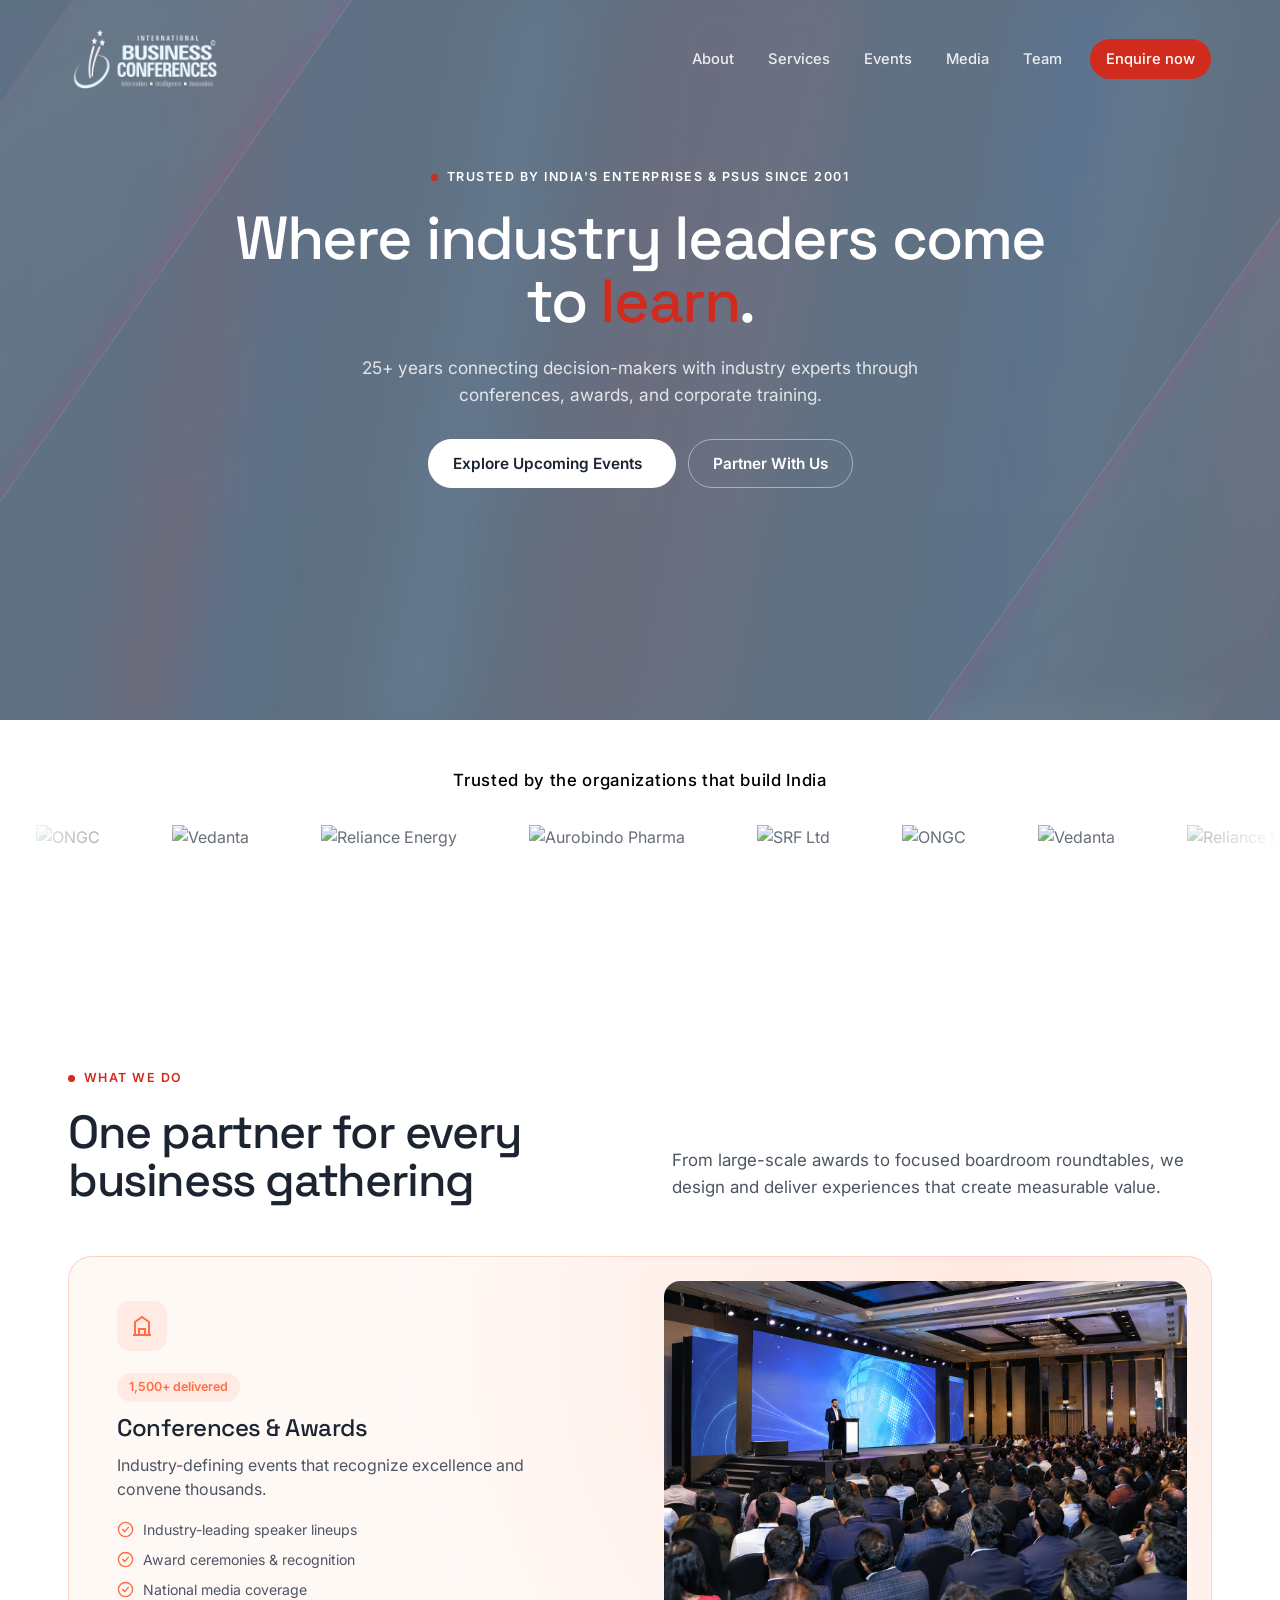
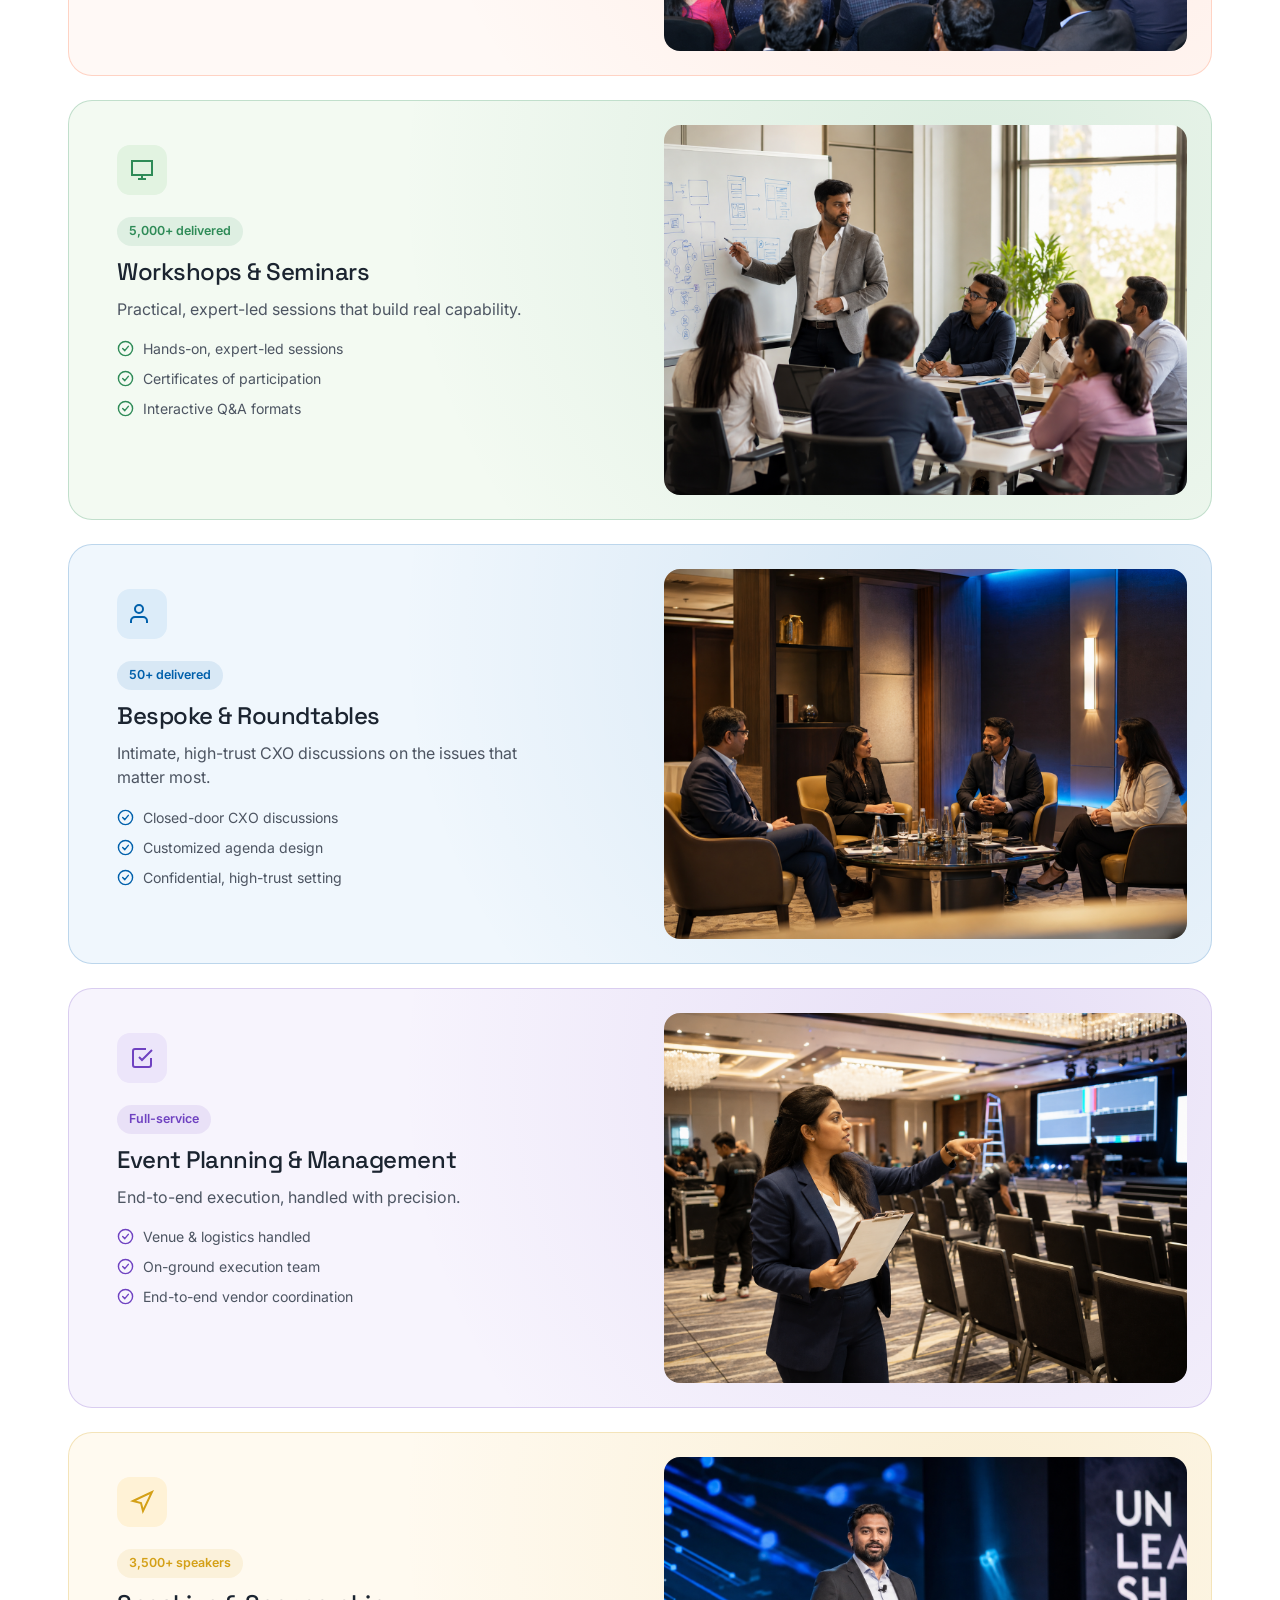
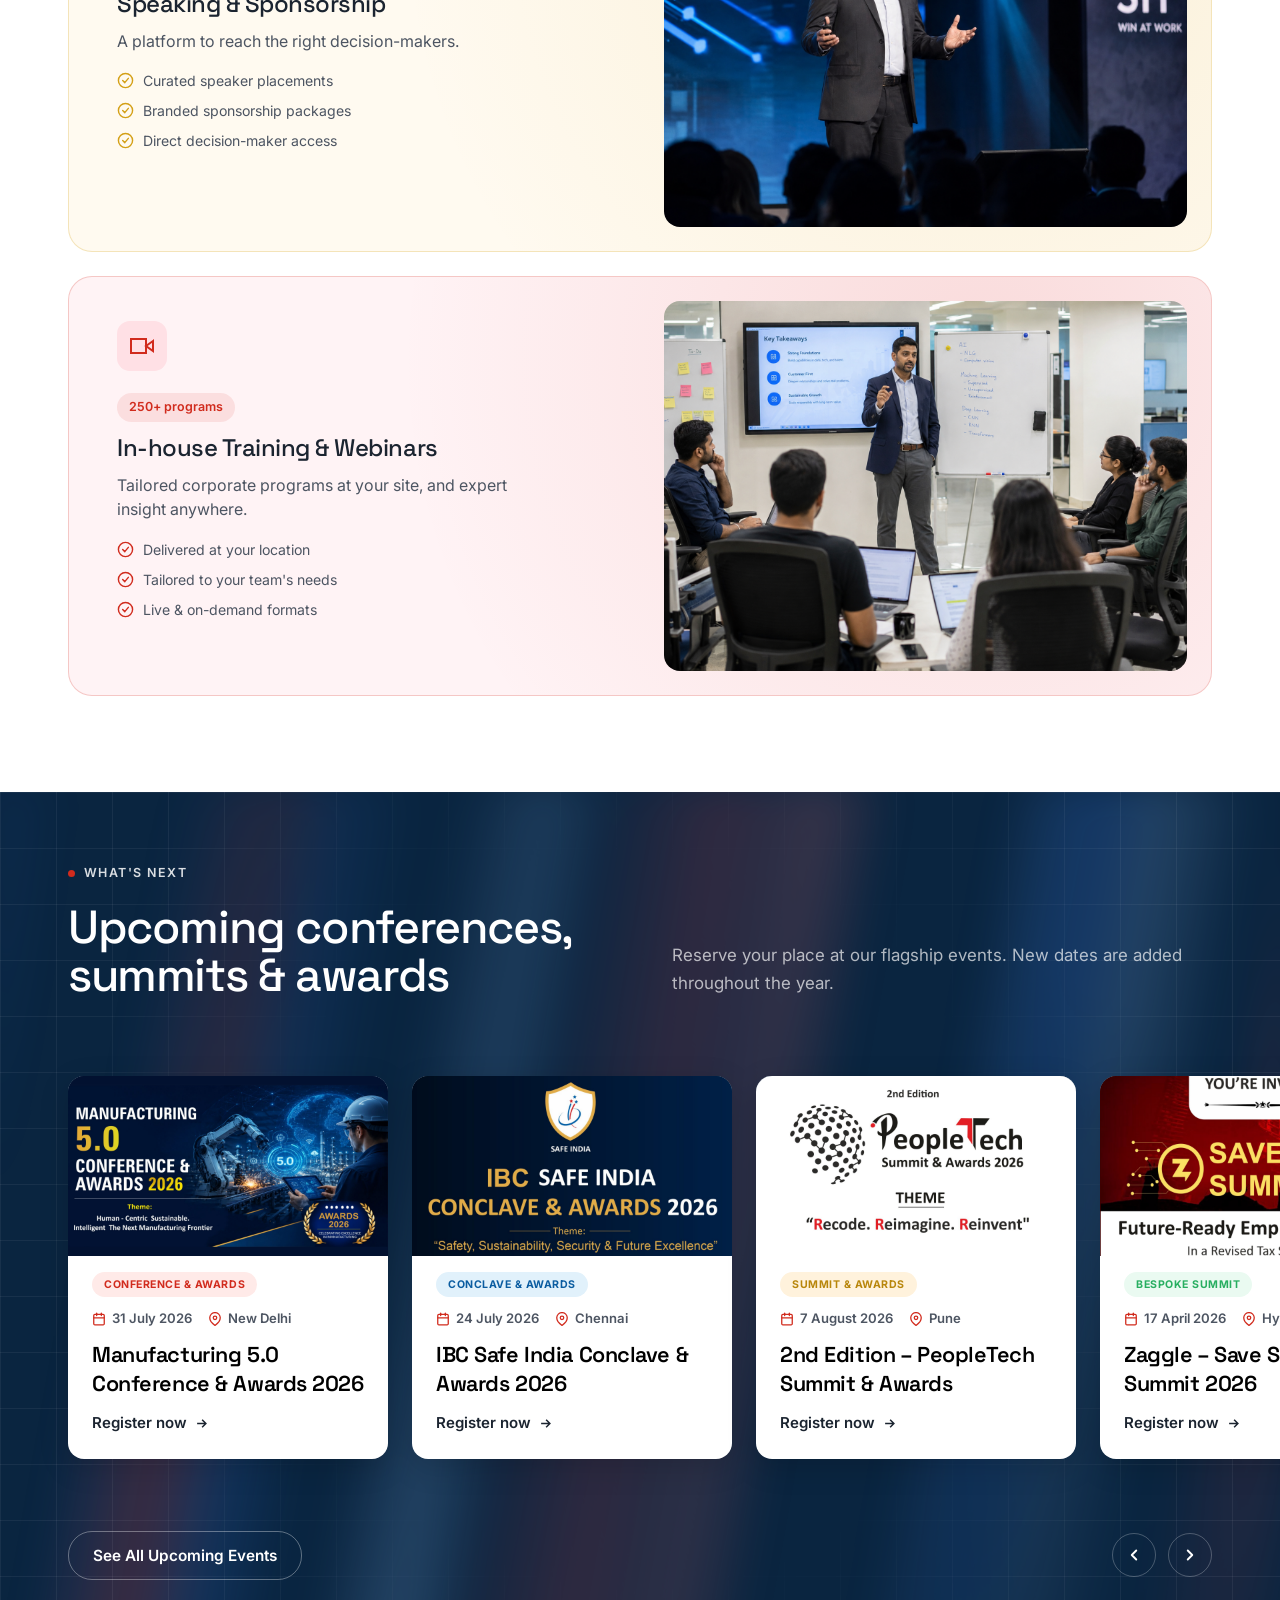
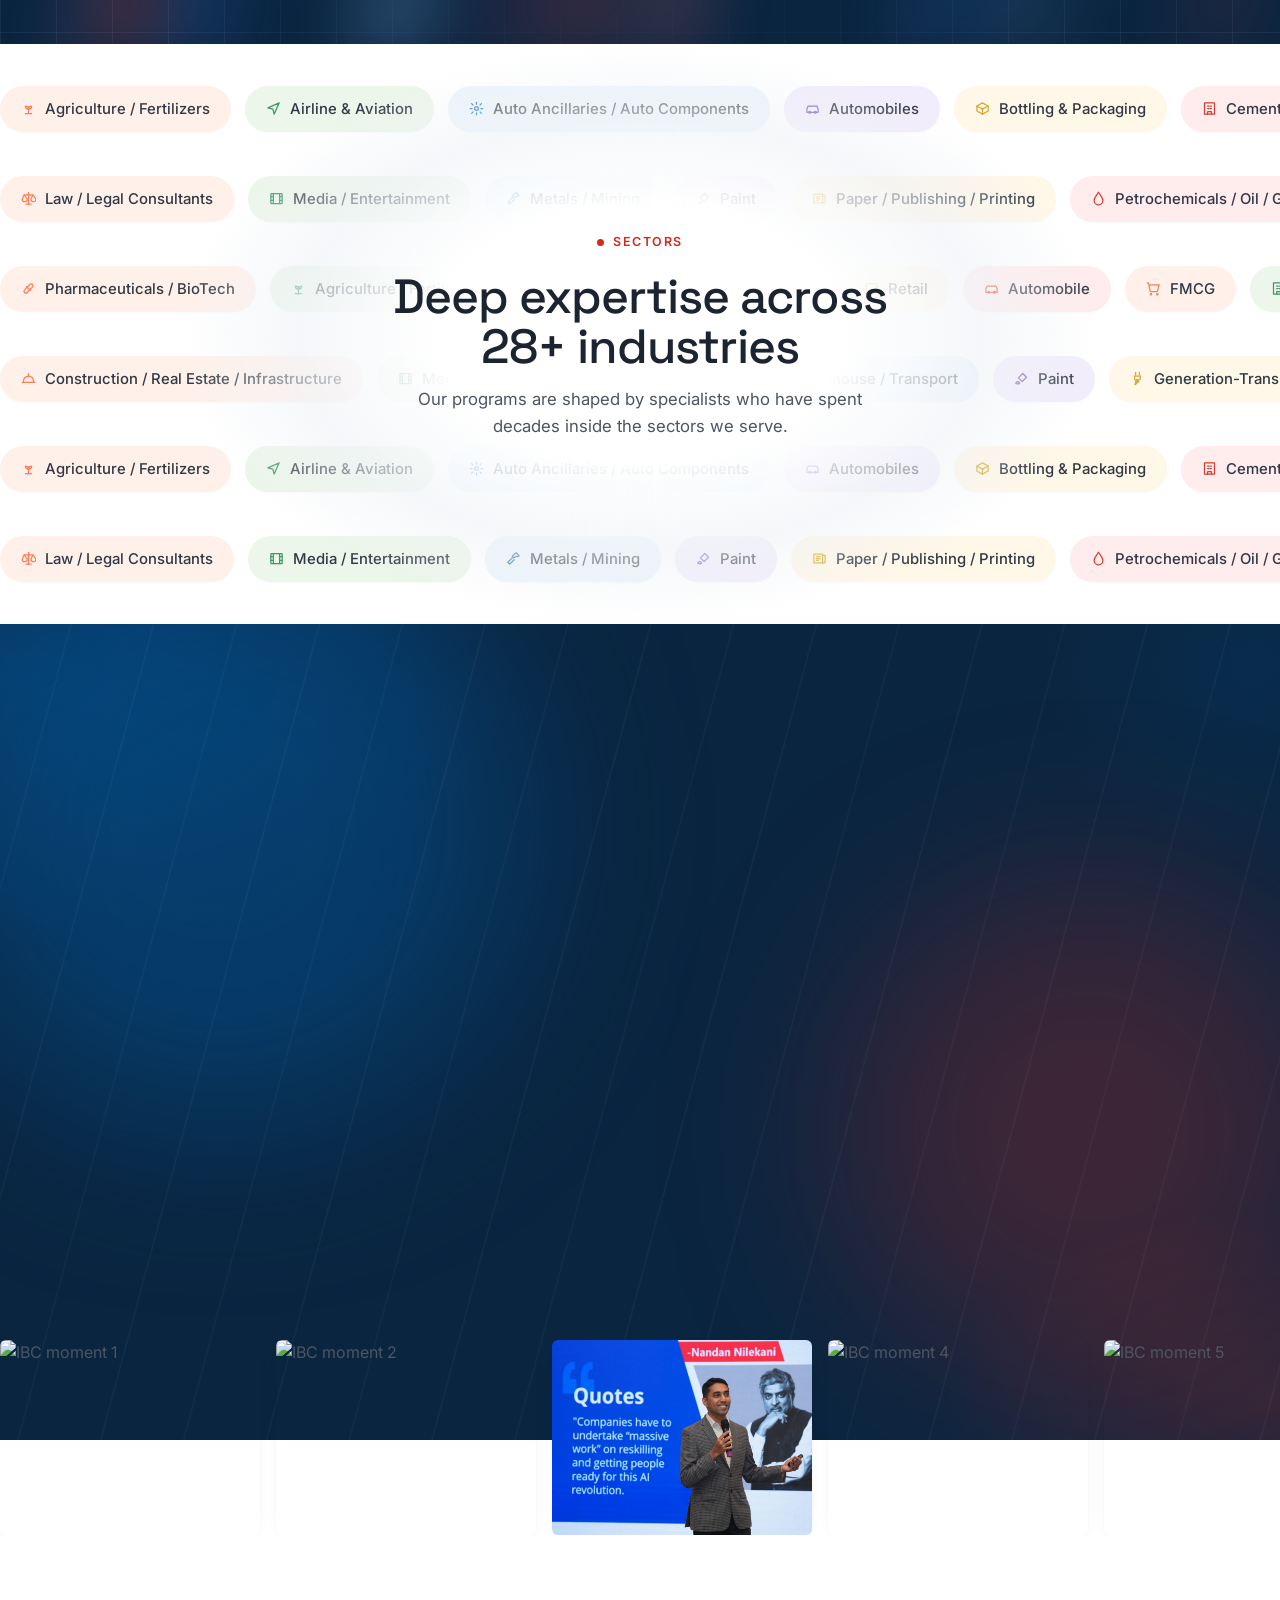
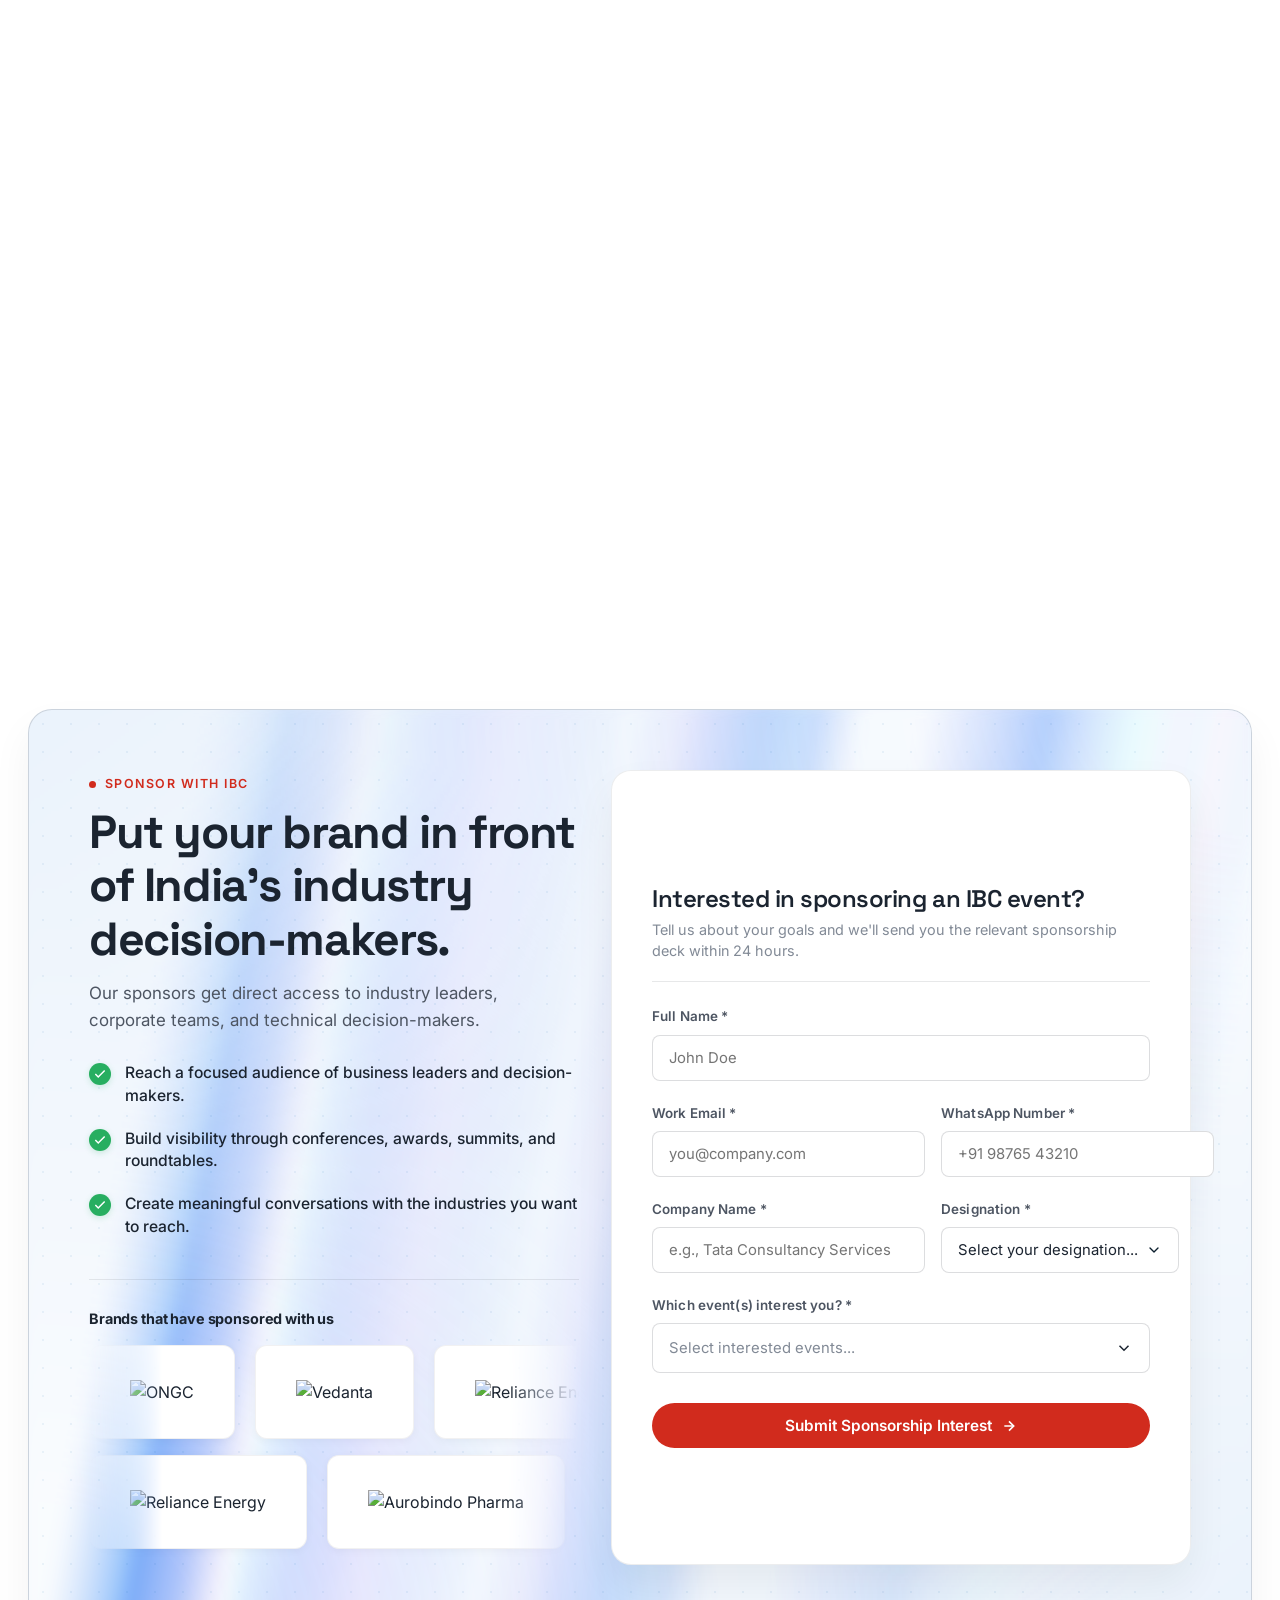
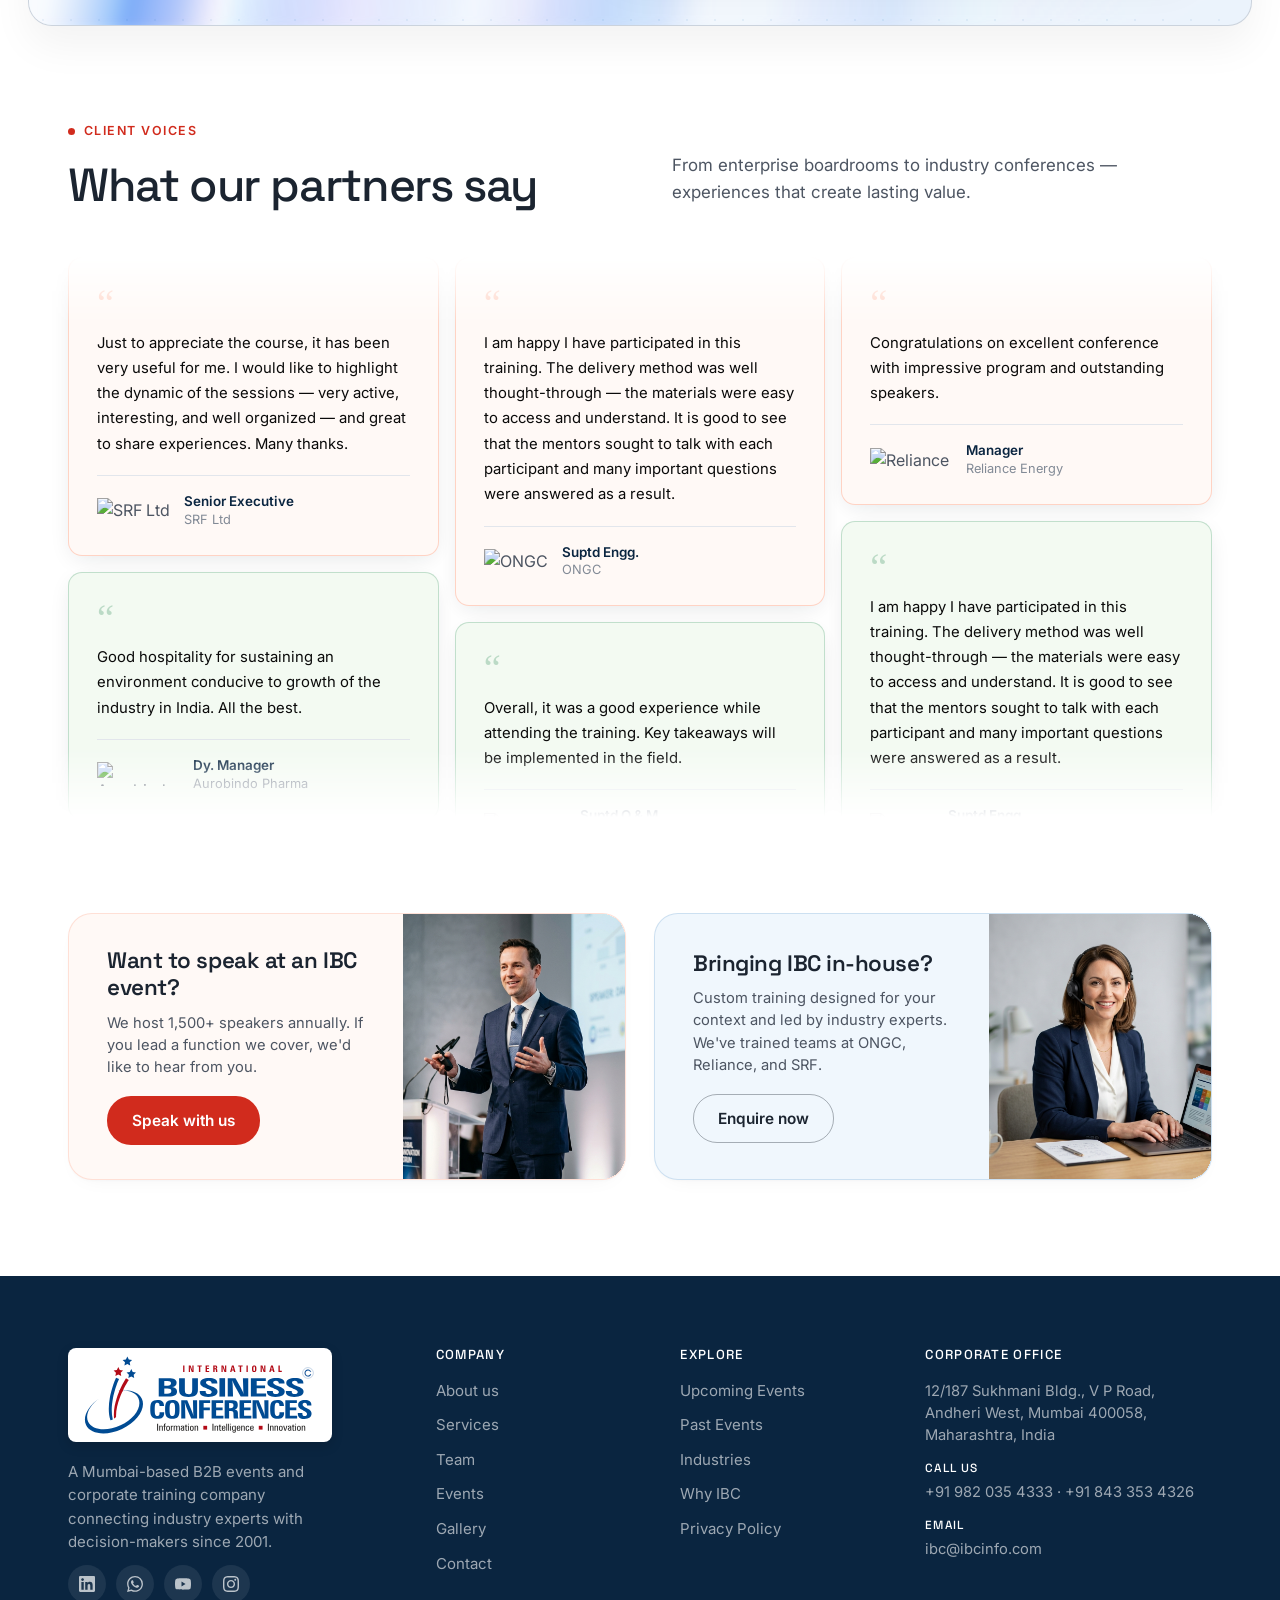
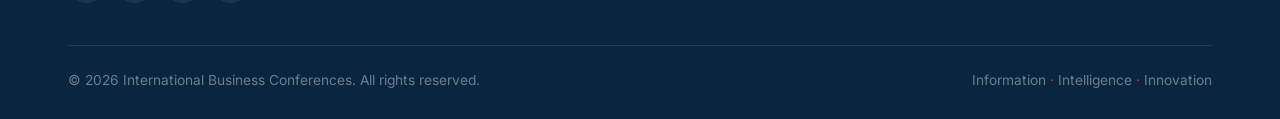
==== commit b5915986: "Update hero banner video, animations, text, and layout" ====
--- a/index.html
+++ b/index.html
@@ -40,11 +40,11 @@
   .btn:hover::before{left:130%}
   .btn>span,.btn svg{position:relative;z-index:1}
   .btn-primary{background:var(--carbon);color:#fff}
-  .btn-primary:hover{background:var(--red);color:#fff;border-color:transparent;transform:translateY(-2px);box-shadow:0 6px 22px -4px rgba(209,43,29,.4)}
+  .btn-primary:hover{background:var(--red);color:#fff;border-color:transparent;transform:translateY(-2px)}
   .btn-outline{background:transparent;color:var(--carbon);border-color:var(--carbon)}
   .btn-outline:hover{background:var(--red);border-color:var(--red);color:#fff}
   .btn-red{background:var(--red);color:#fff}
-  .btn-red:hover{background:var(--red-dark);transform:translateY(-2px);box-shadow:0 6px 22px -4px rgba(209,43,29,.45)}
+  .btn-red:hover{background:var(--red-dark);transform:translateY(-2px)}
   .btn-ghost{background:transparent;color:#fff;border-color:rgba(255,255,255,.45)}
   .btn-ghost:hover{background:rgba(255,255,255,.12);border-color:#fff}
   .center-cta{text-align:center;margin-top:48px}
@@ -113,6 +113,23 @@
     .hero-text{padding:140px 28px 48px;max-width:none}
   }
 
+  .hero-new { position: relative; min-height: 80vh; display: flex; align-items: center; justify-content: center; overflow: hidden; padding-top: 60px; }
+  .hero-new-video { position: absolute; inset: 0; width: 100%; height: 100%; object-fit: cover; object-position: center 40%; z-index: 0; }
+  .hero-new-overlay { position: absolute; inset: 0; background: rgba(10, 37, 64, 0.65); z-index: 1; }
+  .hero-glass { position: absolute; top: -20%; bottom: -20%; width: 280px; background: linear-gradient(135deg, rgba(255,255,255,0.05) 0%, rgba(255,255,255,0.0) 100%); backdrop-filter: blur(12px); -webkit-backdrop-filter: blur(12px); z-index: 1; pointer-events: none; transform: skewX(-35deg); }
+  .hero-glass.left { left: -180px; border-right: 1px solid rgba(255,255,255,0.12); box-shadow: inset -6px 0 24px rgba(230, 40, 150, 0.15); animation: glass-drift-left 3.5s ease-in-out infinite alternate; }
+  .hero-glass.right { right: -180px; border-left: 1px solid rgba(255,255,255,0.12); box-shadow: inset 6px 0 24px rgba(230, 40, 150, 0.15); animation: glass-drift-right 4.5s ease-in-out infinite alternate; }
+  @keyframes glass-drift-left { 0% { transform: translateX(0) skewX(-35deg); } 100% { transform: translateX(80px) skewX(-35deg); } }
+  @keyframes glass-drift-right { 0% { transform: translateX(0) skewX(-35deg); } 100% { transform: translateX(-80px) skewX(-35deg); } }
+  @media(max-width: 900px) { .hero-glass { display: none; } }
+  .hero-new-content { position: relative; z-index: 2; text-align: center; color: #fff; max-width: 900px; padding: 120px 24px 64px; display: flex; flex-direction: column; align-items: center; transform: translateY(-10vh); }
+  .hero-new-content h1 { color: #fff; font-size: clamp(2.4rem, 5vw, 3.8rem); font-weight: 500; letter-spacing: -.03em; line-height: 1.04; margin-bottom: 22px; }
+  .hero-new-content p { color: rgba(255, 255, 255, .82); font-size: 1.08rem; max-width: 580px; margin-bottom: 30px; line-height: 1.55; }
+  .hero-new-content .center-actions { display: flex; justify-content: center; gap: 12px; flex-wrap: wrap; }
+  .hero-new-content .btn-primary { background: #fff; color: var(--carbon); }
+  .hero-new-content .btn-primary:hover { background: var(--red); color: #fff; transform: translateY(-2px); }
+  @media(max-width:640px) { .hero-new-content { padding-top: 140px; } }
+
   .trusted{padding:48px 0}
   .trusted .lbl{text-align:center;font-size:1.05rem;font-weight:500;color:#000000;margin-bottom:32px;letter-spacing:.04em}
   .logo-track-wrap{overflow:hidden;
@@ -123,7 +140,7 @@
   @keyframes logo-scroll{from{transform:translateX(0)}to{transform:translateX(-50%)}}
   .client{display:flex;align-items:center;justify-content:center;opacity:.85;transition:opacity .25s;flex-shrink:0}
   .client:hover{opacity:1}
-  .client img{height:80px;width:auto;max-width:200px;object-fit:contain;display:block}
+  .client img{height:100px;width:auto;max-width:250px;object-fit:contain;display:block}
 
   /* Client Voices — scroll reel testimonials */
   #voices{padding:48px 0;background:var(--paper)}
@@ -223,17 +240,7 @@
   .stack-card:nth-child(6) .scale{background:rgba(209, 43, 29, 0.1);color:var(--red)}
   .stack-card:nth-child(6) .stack-bullets svg{stroke:var(--red)}
 
-  /* Option 2 — single pastel gradient theme (toggle via heading click) */
-  .svc-toggle{cursor:pointer;text-decoration:underline dashed 1.5px;text-underline-offset:7px;text-decoration-color:rgba(0,0,0,.2);transition:text-decoration-color .2s;font-size:clamp(1.8rem,3.5vw,2.4rem)}
-  .svc-toggle:hover{text-decoration-color:var(--red)}
-  .svc-toggle-hint{font-size:.78rem;color:var(--slate);margin-top:8px;display:block}
-  .stack-wrap.opt2 .stack-card{background:linear-gradient(135deg,#FFD0C8 0%,#FFEAE8 22%,#FAFBFE 50%,#E1F1FB 75%,#D2EAF7 100%);border-color:rgba(140,150,190,.22)}
-  .stack-wrap.opt2 .stack-card::before{display:none}
-  .stack-wrap.opt2 .ic{background:rgba(255,255,255,.65)}
-  .stack-wrap.opt2 .ic svg{stroke:var(--navy)}
-  .stack-wrap.opt2 .scale{background:rgba(255,255,255,.65);color:var(--navy)}
-  .stack-wrap.opt2 .stack-bullets svg{stroke:var(--navy)}
-
+  
   .stack-img{position:relative;overflow:hidden}
   .stack-img img{max-width:none;object-fit:cover;display:block;position:absolute;top:24px;left:24px;width:calc(100% - 48px);height:calc(100% - 48px);border-radius:16px}
   @media(max-width:780px){
@@ -243,65 +250,129 @@
     .stack-body{padding:32px 28px}
   }
 
-  .events{background:var(--fog)}
-  #events{background:var(--navy);position:relative;overflow:hidden;padding:56px 0}
-  /* gradient blobs — same language as CTA section */
-  #events::before{content:"";position:absolute;inset:0;z-index:0;pointer-events:none;
-    background:
-      radial-gradient(650px 320px at 85% 0%,rgba(0,96,171,.38),transparent 62%),
-      radial-gradient(520px 300px at 8% 100%,rgba(209,43,29,.26),transparent 60%)}
-  /* faded grid */
-  #events::after{content:"";position:absolute;inset:0;z-index:0;pointer-events:none;
-    background-image:
-      linear-gradient(rgba(255,255,255,.055) 1px,transparent 1px),
-      linear-gradient(90deg,rgba(255,255,255,.055) 1px,transparent 1px);
-    background-size:56px 56px;
-    mask:linear-gradient(to bottom,rgba(0,0,0,.8) 0%,rgba(0,0,0,.4) 50%,transparent 100%);
-    -webkit-mask:linear-gradient(to bottom,rgba(0,0,0,.8) 0%,rgba(0,0,0,.4) 50%,transparent 100%)}
+/* Events section carousel with Beams background */
+  #events{background:var(--navy);position:relative;overflow:hidden;padding:72px 0 64px}
   #events .wrap{position:relative;z-index:1}
   #events .section-head h2{color:#fff}
   #events .section-head p{color:rgba(255,255,255,.68)}
   #events .eyebrow{color:rgba(255,255,255,.85)}
-  #events .btn-outline{color:#fff;border-color:rgba(255,255,255,.35)}
-  #events .btn-outline:hover{background:rgba(255,255,255,.12);border-color:#fff;color:#fff}
-  .ev-grid{display:grid;grid-template-columns:repeat(4,1fr);gap:18px}
-  .ev{background:#f1f3f5;border:none;border-radius:var(--r-card);overflow:hidden;display:flex;flex-direction:column;transition:transform .2s,box-shadow .2s;box-shadow:0 2px 12px rgba(0,0,0,.18)}
-  .ev:hover{transform:translateY(-5px);box-shadow:0 20px 48px -16px rgba(0,0,0,.5)}
-  .ev .pic{aspect-ratio:4/3;background:#0A2540;position:relative;overflow:hidden;display:flex;align-items:flex-end;padding:14px}
+
+  /* Beams background overlay for Events section */
+  .mv-aurora-container {
+    position: absolute;
+    inset: 0;
+    overflow: hidden;
+    z-index: 0;
+    pointer-events: none;
+  }
+  .mv-aurora {
+    --blue-glow: #3b82f6;
+    --light-blue-glow: #93c5fd;
+    --red-glow: #ef4444;
+    --light-red-glow: #f87171;
+    --aurora: repeating-linear-gradient(100deg, 
+      var(--blue-glow) 0%, var(--blue-glow) 0.5%, 
+      transparent 3.0%, transparent 7.0%, 
+      var(--red-glow) 10.0%, var(--red-glow) 10.5%, 
+      transparent 13.0%, transparent 17.0%,
+      var(--light-blue-glow) 20.0%, var(--light-blue-glow) 20.5%,
+      transparent 23.0%, transparent 27.0%,
+      var(--light-red-glow) 30.0%, var(--light-red-glow) 30.5%,
+      transparent 33.0%, transparent 37.0%,
+      var(--blue-glow) 40%
+    );
+    
+    position: absolute;
+    inset: -10px;
+    background-image: var(--aurora);
+    background-size: 300% 200%;
+    background-position: 50% 50%, 50% 50%;
+    filter: blur(20px);
+    opacity: 0.2;
+    will-change: transform;
+    mask-image: radial-gradient(ellipse at 100% 0%, black 20%, transparent 80%), radial-gradient(ellipse at 0% 100%, black 20%, transparent 80%);
+    -webkit-mask-image: radial-gradient(ellipse at 100% 0%, black 20%, transparent 80%), radial-gradient(ellipse at 0% 100%, black 20%, transparent 80%);
+  }
+  .mv-aurora::after {
+    content: "";
+    position: absolute;
+    inset: 0;
+    background-image: var(--aurora);
+    background-size: 200% 100%;
+    animation: aurora-anim 75s linear infinite;
+    background-attachment: fixed;
+  }
+  .mv-grid-pattern {
+    position: absolute;
+    inset: 0;
+    z-index: 1;
+    pointer-events: none;
+    background-image: 
+      linear-gradient(rgba(255, 255, 255, 0.06) 1px, transparent 1px),
+      linear-gradient(90deg, rgba(255, 255, 255, 0.06) 1px, transparent 1px);
+    background-size: 56px 56px;
+    mask-image: radial-gradient(circle at 50% 50%, transparent 45%, black 80%);
+    -webkit-mask-image: radial-gradient(circle at 50% 50%, transparent 45%, black 80%);
+  }
+  @keyframes aurora-anim{from{background-position:50% 50%,50% 50%}to{background-position:350% 50%,350% 50%}}
+
+  .ev-scroll-container{position:relative;width:100%;z-index:1;overflow:hidden;padding:0}
+  .ev-grid-scroll{display:flex;gap:24px;overflow-x:auto;scroll-behavior:smooth;
+    padding: 24px max(28px, calc((100vw - var(--maxw)) / 2 + 28px)) 40px;
+    scrollbar-width:none;cursor:grab;user-select:none;-webkit-user-select:none}
+  .ev-grid-scroll::-webkit-scrollbar{display:none}
+  .ev-grid-scroll.grabbing, .ev-grid-scroll.grabbing .ev, .ev-grid-scroll.grabbing .ev *{cursor:grabbing !important}
+
+  .ev{flex:0 0 320px;width:320px;background:#ffffff;border:none;border-radius:16px;
+    overflow:hidden;display:flex;flex-direction:column;transition:transform .25s,box-shadow .25s;
+    box-shadow:0 8px 30px rgba(0,0,0,.15);cursor:grab}
+  .ev *{cursor:inherit}
+  .ev a, .ev button, .ev .reg, .ev a *, .ev button *, .ev .reg *{cursor:pointer !important}
+  .ev:hover{transform:translateY(-6px);box-shadow:0 20px 40px rgba(0,0,0,.25)}
+  .ev a, .ev button, .ev .reg{cursor:pointer}
+  
+  .ev .pic{aspect-ratio:16/9;background:#0A2540;position:relative;overflow:hidden;display:block}
   .ev .pic img{position:absolute;inset:0;width:100%;height:100%;object-fit:cover;display:block;transition:transform .4s}
-  .ev:hover .pic img{transform:scale(1.04)}
-  .ev .pic .tag{position:relative;z-index:1;font-size:.68rem;font-weight:600;letter-spacing:.06em;text-transform:uppercase;background:var(--red);color:#fff;padding:6px 12px;border-radius:20px}
-  .ev .body{padding:18px 20px;display:flex;flex-direction:column;flex:1}
-  .ev-more{background:rgba(255,255,255,.06);border:1px dashed rgba(255,255,255,.2) !important;display:flex;align-items:center;justify-content:center;min-height:100%;box-shadow:none !important;cursor:pointer;transition:background .2s,border-color .2s !important}
-  .ev-more:hover{background:rgba(255,255,255,.1) !important;border-color:rgba(255,255,255,.4) !important;transform:translateY(-5px)}
-  .ev-more a{display:flex;flex-direction:column;align-items:center;justify-content:center;gap:18px;color:#fff;text-align:center;padding:32px 24px;text-decoration:none;width:100%;height:100%}
-  .ev-more .more-icon{width:52px;height:52px;border-radius:50%;border:1.5px solid rgba(255,255,255,.3);display:flex;align-items:center;justify-content:center;transition:border-color .2s,background .2s}
-  .ev-more:hover .more-icon{border-color:var(--red);background:rgba(209,43,29,.15)}
-  .ev-more .more-icon svg{width:22px;height:22px;stroke:#fff}
-  .ev-more span{font-size:1rem;font-weight:600;font-family:'Space Grotesk';color:#fff;line-height:1.3}
-  .ev-more small{font-size:.82rem;color:rgba(255,255,255,.5);margin-top:4px}
-  .ev .date{font-size:.84rem;font-weight:600;color:var(--red);display:flex;align-items:center;gap:8px;margin-bottom:9px}
-  .ev .date::before{content:"";width:6px;height:6px;border-radius:50%;background:var(--red)}
-  .ev h3{font-size:1.16rem;color:var(--carbon);margin-bottom:6px;line-height:1.15}
-  .ev .loc{font-size:.9rem;color:var(--slate);margin-bottom:20px}
-  .ev .reg{margin-top:auto;font-weight:600;color:var(--carbon);font-size:.94rem;display:inline-flex;align-items:center;gap:7px}
-  .ev .reg svg{width:15px;height:15px;transition:transform .2s}
-  .ev:hover .reg{color:var(--red)} .ev:hover .reg svg{transform:translateX(4px)}
-
-  /* Industry section toggle */
-  .ind-section{position:relative;overflow:hidden;padding:0;display:flex;align-items:center;min-height:580px}
-  .ind-view-old{display:none;width:100%;padding:72px 0}
-  #industries.show-alt{display:block;min-height:auto}
-  #industries.show-alt .ind-view-new{display:none}
-  #industries.show-alt .ind-view-old{display:block}
-  .ind-marquee{display:flex;flex-direction:column;gap:14px;margin-top:40px;overflow:hidden;mask:linear-gradient(90deg,transparent 0%,#000 8%,#000 92%,transparent 100%);-webkit-mask:linear-gradient(90deg,transparent 0%,#000 8%,#000 92%,transparent 100%)}
-  .ind-view-old .ind{opacity:1;cursor:default;transition:background .18s,color .18s,border-color .18s,transform .18s}
-  .ind-view-old .ind:hover{background:var(--carbon);color:#fff;border-color:var(--carbon);transform:translateY(-2px)}
-  .ind-view-old .ind:hover::before{background:#fff}
-  #ind-toggle,#ind-toggle-old{cursor:pointer;text-decoration:underline dashed 1.5px;text-underline-offset:7px;text-decoration-color:rgba(0,0,0,.25);transition:text-decoration-color .2s}
-  #ind-toggle:hover,#ind-toggle-old:hover{text-decoration-color:var(--red)}
-  .ind-toggle-hint{font-size:.78rem;color:var(--slate);margin-top:12px;display:block}
-  .ind-view-new{display:contents}
+  .ev:hover .pic img{transform:scale(1.05)}
+  
+  .ev .body{padding:14px 24px 24px;display:flex;flex-direction:column;flex:1}
+  
+  .ev-meta{display:flex;gap:16px;margin-bottom:12px;font-size:0.82rem;color:var(--slate)}
+  .ev-date, .ev-loc{display:inline-flex;align-items:center;gap:6px;font-weight:600;color:var(--graphite)}
+  .ev-meta svg{width:14px;height:14px;color:var(--red);flex-shrink:0;stroke-width:2.2}
+  
+  .ev h3{font-size:1.35rem;color:#000000;font-weight:600;line-height:1.32;margin-bottom:14px;
+    min-height:2.64em;display:-webkit-box;-webkit-line-clamp:2;-webkit-box-orient:vertical;overflow:hidden}
+  
+  .tag-row{margin-top:0;margin-bottom:12px}
+  .tag{display:inline-block;font-size:.66rem;font-weight:700;letter-spacing:.05em;
+    text-transform:uppercase;padding:5px 12px;border-radius:100px}
+  
+  /* Color-coded tags */
+  .tag-conf{background:#FFEAE8;color:var(--red)}
+  .tag-conclave{background:#E1F1FB;color:#0A5CA0}
+  .tag-summit{background:#FFF2DC;color:#B8860B}
+  .tag-bespoke{background:#EAFaf1;color:#27AE60}
+  .tag-roundtable{background:#F0EFF5;color:#6C5CE7}
+  
+  .ev .reg{font-weight:600;color:var(--carbon);font-size:.94rem;display:inline-flex;align-items:center;gap:7px;transition:color .2s;text-decoration:none}
+  .ev .reg svg{width:15px;height:15px;transition:transform .2s;stroke-width:2.4}
+  .ev:hover .reg{color:var(--red)} 
+  .ev:hover .reg svg{transform:translateX(4px)}
+
+  /* Controls and buttons */
+  .ev-controls{display:flex;justify-content:space-between;align-items:center;margin-top:32px;position:relative;z-index:1}
+  #events .btn-outline{color:#ffffff;border-color:rgba(255,255,255,.35);background:transparent}
+  #events .btn-outline:hover{background:var(--red);border-color:var(--red);color:#ffffff;transform:translateY(-2px);box-shadow:0 6px 22px -4px rgba(209,43,29,.45)}
+  
+  .ev-arrows{display:flex;gap:12px}
+  .ev-arrow-btn{width:44px;height:44px;border-radius:50%;border:1.5px solid rgba(255,255,255,.25);
+    background:transparent;cursor:pointer;display:flex;align-items:center;justify-content:center;
+    color:#ffffff;transition:background .2s,border-color .2s,color .2s;outline:none}
+  .ev-arrow-btn svg{width:18px;height:18px;stroke:currentColor;stroke-width:2.5;fill:none}
+  .ev-arrow-btn:hover{background:var(--red);border-color:var(--red);color:#ffffff}
+
+    .ind-section{position:relative;overflow:hidden;padding:0;display:flex;align-items:center;min-height:580px}
   .ind-bg{position:absolute;inset:0;display:flex;flex-direction:column;justify-content:space-around;padding:20px 0;pointer-events:none}
   .ind-bg::after{content:"";position:absolute;inset:0;background:radial-gradient(ellipse 46% 64% at 50% 50%,var(--mist) 34%,rgba(240,243,247,.65) 58%,transparent 78%);z-index:1}
   .ind-track{display:flex;gap:14px;width:max-content}
@@ -472,18 +543,436 @@
   .quote .who .av{width:42px;height:42px;border-radius:50%;background:var(--navy);color:#fff;display:flex;align-items:center;justify-content:center;font-family:'Space Grotesk';font-weight:500;flex:none}
   .quote .who b{display:block;color:var(--carbon);font-size:.96rem;font-family:'Space Grotesk';font-weight:500} .quote .who span{font-size:.84rem;color:var(--slate)}
 
-  /* Animated blobs for hero + events (reuse why keyframes) */
-  .hero-blob-b,.hero-blob-r,.events-blob-b,.events-blob-r{position:absolute;border-radius:50%;filter:blur(90px);pointer-events:none}
+  .hero-blob-b,.hero-blob-r{position:absolute;border-radius:50%;filter:blur(90px);pointer-events:none}
   .hero-blob-b{width:480px;height:480px;background:rgba(0,96,171,.38);top:-60px;left:-60px;z-index:1;animation:why-blob-b 5s ease-in-out infinite}
   .hero-blob-r{width:380px;height:380px;background:rgba(209,43,29,.24);bottom:0;left:8%;z-index:1;animation:why-blob-r 6s ease-in-out infinite}
-  .events-blob-b{width:600px;height:600px;background:rgba(0,96,171,.42);top:-100px;left:-80px;z-index:0;animation:why-blob-b 5s ease-in-out infinite}
-  .events-blob-r{width:500px;height:500px;background:rgba(209,43,29,.26);bottom:60px;right:-60px;z-index:0;animation:why-blob-r 6s ease-in-out infinite}
-  .cta-card{background:var(--carbon);border-radius:24px;padding:72px 40px;text-align:center;color:#fff;position:relative;overflow:hidden}
-  .cta-card::before{content:"";position:absolute;inset:0;background:radial-gradient(600px 300px at 80% 0%,rgba(0,96,171,.4),transparent 60%),radial-gradient(500px 280px at 10% 100%,rgba(209,43,29,.3),transparent 60%)}
-  .cta-card>*{position:relative;z-index:1}
-  .cta-card h2{color:#fff;font-size:clamp(2rem,4vw,2.8rem);margin-bottom:14px}
-  .cta-card p{color:rgba(255,255,255,.82);font-size:1.1rem;margin-bottom:30px}
-  .cta-actions{display:flex;gap:12px;justify-content:center;flex-wrap:wrap}
+  
+  
+  /* Sponsorship Section */
+  .wrap-sp {
+    max-width: 1700px;
+    margin: 0 auto;
+    padding: 0 28px;
+  }
+  .sp-card {
+    background: #EBF3FC;
+    position: relative;
+    overflow: hidden;
+    padding: 60px;
+    border-radius: 24px;
+    border: 1px solid rgba(20, 30, 45, 0.15);
+    box-shadow: 0 20px 40px rgba(0, 0, 0, 0.05);
+  }
+  .sp-card::before {
+    content: "";
+    position: absolute;
+    inset: 0;
+    z-index: 1;
+    pointer-events: none;
+    background-image: radial-gradient(rgba(0, 96, 171, 0.08) 1.5px, transparent 1.5px);
+    background-size: 28px 28px;
+    opacity: 0.8;
+  }
+  
+  /* Aurora Background styles */
+  .aurora-container{position:absolute;inset:0;overflow:hidden;z-index:0;pointer-events:none}
+  .aurora-element{--white:#ffffff;--transparent:rgba(255,255,255,0);--blue-500:#3b82f6;--indigo-300:#a5b4fc;--blue-300:#93c5fd;--violet-200:#ddd6fe;--blue-400:#60a5fa;--white-gradient:repeating-linear-gradient(100deg,var(--white) 0%,var(--white) 7%,var(--transparent) 10%,var(--transparent) 12%,var(--white) 16%);--aurora:repeating-linear-gradient(100deg,var(--blue-500) 10%,var(--indigo-300) 15%,var(--blue-300) 20%,var(--violet-200) 25%,var(--blue-400) 30%);position:absolute;top:-10px;left:-10px;right:-10px;bottom:-10px;background-image:var(--white-gradient),var(--aurora);background-size:300% 200%;background-position:50% 50%,50% 50%;filter:blur(8px) invert(1);opacity:0.70;will-change:transform;mask-image:radial-gradient(ellipse at 100% 0%,black 10%,transparent 70%),radial-gradient(ellipse at 0% 100%,black 10%,transparent 70%);-webkit-mask-image:radial-gradient(ellipse at 100% 0%,black 10%,transparent 70%),radial-gradient(ellipse at 0% 100%,black 10%,transparent 70%)}
+  .aurora-element::after{content:"";position:absolute;inset:0;background-image:var(--white-gradient),var(--aurora);background-size:200% 100%;animation:aurora-anim 32s linear infinite;background-attachment:fixed;mix-blend-mode:difference}
+
+  .sp-grid {
+    display: grid;
+    grid-template-columns: 1fr 580px;
+    gap: 32px;
+    align-items: stretch;
+    position: relative;
+    z-index: 2;
+  }
+  .sp-info {
+    color: var(--carbon); /* Dark color for light theme */
+    min-width: 0; /* Prevents overflow from expanding this column */
+  }
+  .sp-badge {
+    display: inline-block;
+    font-size: 0.72rem;
+    font-weight: 700;
+    text-transform: uppercase;
+    letter-spacing: 0.08em;
+    color: var(--red);
+    background: rgba(209, 43, 29, 0.09); /* soft red fill */
+    padding: 6px 14px;
+    border-radius: 100px;
+    margin-bottom: 20px;
+  }
+  .sp-info h2 {
+    font-size: clamp(2.2rem, 4vw, 2.9rem);
+    font-weight: 700;
+    line-height: 1.15;
+    margin-bottom: 18px;
+    color: var(--carbon);
+  }
+  .sp-info h2 em {
+    font-style: normal;
+    color: var(--red);
+  }
+  .sp-lead {
+    font-size: 1.08rem;
+    color: var(--graphite);
+    line-height: 1.5;
+    margin-bottom: 32px;
+  }
+  .sp-bullets {
+    list-style: none;
+    padding: 0;
+    margin: 0 0 40px 0;
+    display: flex;
+    flex-direction: column;
+    gap: 20px;
+  }
+  .sp-bullets li {
+    display: flex;
+    align-items: flex-start;
+    gap: 14px;
+  }
+  .sp-bullets li svg {
+    width: 22px;
+    height: 22px;
+    color: #ffffff; /* White checkmark */
+    background: #27AE60; /* Solid vibrant green circle */
+    flex-shrink: 0;
+    margin-top: 1px;
+    border-radius: 50%;
+    padding: 4px;
+    box-shadow: 0 2px 6px rgba(39,174,96,0.2);
+  }
+  .sp-bullets li span {
+    font-size: 0.98rem;
+    line-height: 1.45;
+    color: var(--carbon);
+    font-weight: 500;
+  }
+  .sp-bullets li strong {
+    color: var(--carbon);
+    font-weight: 600;
+  }
+  .sp-past {
+    border-top: 1px solid rgba(0, 0, 0, 0.08);
+    padding-top: 28px;
+  }
+  .sp-past-title {
+    display: block;
+    font-size: 0.9rem;
+    font-weight: 700;
+    color: var(--carbon);
+    margin-bottom: 16px;
+    letter-spacing: -0.01em;
+  }
+  .sp-marquee-wrap {
+    overflow: hidden;
+    position: relative;
+    width: 100%;
+    margin-top: 16px;
+    mask-image: linear-gradient(90deg, transparent 0%, #000 15%, #000 85%, transparent 100%);
+    -webkit-mask-image: linear-gradient(90deg, transparent 0%, #000 15%, #000 85%, transparent 100%);
+  }
+  .sp-marquee-row {
+    display: flex;
+    gap: 20px;
+    width: max-content;
+    margin-bottom: 16px;
+  }
+  .sp-marquee-row.fwd {
+    animation: sp-logo-scroll 25s linear infinite;
+  }
+  .sp-marquee-row.rev {
+    animation: sp-logo-scroll 25s linear infinite reverse;
+  }
+  @keyframes sp-logo-scroll {
+    0% { transform: translateX(0); }
+    100% { transform: translateX(-50%); }
+  }
+  .sp-logo-item {
+    background: #ffffff;
+    border: 1px solid rgba(20, 30, 45, 0.06);
+    padding: 16px 40px;
+    border-radius: 12px;
+    display: flex;
+    align-items: center;
+    justify-content: center;
+    height: 94px;
+    transition: transform 0.2s, box-shadow 0.2s;
+    box-shadow: 0 2px 8px rgba(0, 0, 0, 0.04);
+  }
+  .sp-logo-item:hover {
+    transform: translateY(-2px);
+    box-shadow: 0 6px 16px rgba(0, 0, 0, 0.08);
+  }
+  .sp-logo-item img {
+    max-height: 58px;
+    max-width: 215px;
+    object-fit: contain;
+    transition: transform 0.2s;
+  }
+  .sp-logo-item:hover img {
+    transform: scale(1.04);
+  }
+
+  /* Form Styling */
+  .sp-form-card {
+    background: #ffffff; /* Clean white card for light theme contrast */
+    border: 1px solid rgba(20, 30, 45, 0.08);
+    border-radius: 20px;
+    padding: 40px;
+    color: var(--carbon);
+    box-shadow: 0 20px 40px rgba(0, 0, 0, 0.06);
+    width: 100%;
+    display: flex;
+    flex-direction: column;
+    justify-content: center;
+  }
+  .sp-form-card h3 {
+    font-size: 1.5rem;
+    font-weight: 600;
+    margin-bottom: 8px;
+    color: var(--carbon);
+  }
+  .sp-form-card p {
+    font-size: 0.9rem;
+    color: var(--slate);
+    line-height: 1.45;
+    margin-bottom: 20px;
+  }
+  .sp-form-divider {
+    border-top: 1px solid rgba(20, 30, 45, 0.1);
+    margin: 0 0 24px 0;
+  }
+  .sp-form {
+    display: flex;
+    flex-direction: column;
+    gap: 22px;
+  }
+  .form-group {
+    display: flex;
+    flex-direction: column;
+    gap: 8px;
+    text-align: left;
+  }
+  .form-row {
+    display: grid;
+    grid-template-columns: 1fr 1fr;
+    gap: 16px;
+  }
+  .form-group label {
+    font-size: 0.84rem;
+    font-weight: 600;
+    color: var(--graphite);
+    letter-spacing: 0.01em;
+  }
+  .sp-form input[type="text"],
+  .sp-form input[type="email"],
+  .sp-form input[type="tel"],
+  .sp-form select,
+  .sp-form textarea {
+    background: #ffffff;
+    border: 1.5px solid rgba(20, 30, 45, 0.15);
+    border-radius: 8px;
+    padding: 13px 16px;
+    font-size: 0.93rem;
+    color: var(--carbon);
+    transition: border-color 0.2s, box-shadow 0.2s;
+    outline: none;
+    font-family: inherit;
+  }
+  .sp-form input:focus,
+  .sp-form select:focus,
+  .sp-form textarea:focus {
+    border-color: var(--red);
+    box-shadow: 0 0 0 3px rgba(209, 43, 29, 0.12);
+  }
+  .sp-form textarea {
+    resize: vertical;
+  }
+
+  /* Dropdown select styling */
+  .sp-form select {
+    cursor: pointer;
+    appearance: none;
+    background-image: url("data:image/svg+xml,%3Csvg viewBox='0 0 24 24' fill='none' stroke='%230b1e2d' stroke-width='2' stroke-linecap='round' stroke-linejoin='round' xmlns='http://www.w3.org/2000/svg'%3E%3Cpolyline points='6 9 12 15 18 9'%3E%3C/polyline%3E%3C/svg%3E");
+    background-repeat: no-repeat;
+    background-position: right 16px center;
+    background-size: 16px 16px;
+    padding-right: 40px;
+  }
+
+  /* Custom multiselect dropdown for sponsorship form */
+  .custom-multiselect {
+    position: relative;
+    width: 100%;
+    font-family: inherit;
+  }
+  .multiselect-select {
+    display: flex;
+    align-items: center;
+    justify-content: space-between;
+    background: #ffffff;
+    border: 1.5px solid rgba(20, 30, 45, 0.15);
+    border-radius: 8px;
+    padding: 13px 16px;
+    font-size: 0.93rem;
+    color: var(--carbon);
+    cursor: pointer;
+    user-select: none;
+    transition: border-color 0.2s, box-shadow 0.2s;
+  }
+  .multiselect-select:hover {
+    border-color: rgba(20, 30, 45, 0.25);
+  }
+  .multiselect-placeholder {
+    color: var(--slate);
+    white-space: nowrap;
+    overflow: hidden;
+    text-overflow: ellipsis;
+  }
+  .multiselect-arrow {
+    width: 18px;
+    height: 18px;
+    transition: transform 0.2s;
+    flex-shrink: 0;
+  }
+  .custom-multiselect.open .multiselect-arrow {
+    transform: rotate(180deg);
+  }
+  .custom-multiselect.open .multiselect-select {
+    border-color: var(--red);
+    box-shadow: 0 0 0 3px rgba(209, 43, 29, 0.12);
+  }
+  .multiselect-dropdown {
+    display: none;
+    position: absolute;
+    top: 100%;
+    left: 0;
+    right: 0;
+    margin-top: 4px;
+    background: #ffffff;
+    border: 1px solid rgba(20, 30, 45, 0.15);
+    border-radius: 8px;
+    box-shadow: 0 10px 25px rgba(0,0,0,0.08);
+    max-height: 240px;
+    overflow-y: auto;
+    z-index: 10;
+    padding: 6px;
+  }
+  .custom-multiselect.open .multiselect-dropdown {
+    display: block;
+  }
+  .multiselect-option {
+    display: flex;
+    align-items: center;
+    gap: 10px;
+    padding: 8px 10px;
+    border-radius: 6px;
+    cursor: pointer;
+    font-size: 0.9rem;
+    color: var(--graphite);
+    transition: background 0.15s;
+    user-select: none;
+  }
+  .multiselect-option:hover {
+    background: rgba(20, 30, 45, 0.04);
+    color: var(--carbon);
+  }
+  .multiselect-option input[type="checkbox"] {
+    width: 16px;
+    height: 16px;
+    accent-color: var(--red);
+    cursor: pointer;
+    flex-shrink: 0;
+  }
+  .multiselect-option span {
+    line-height: 1.3;
+  }
+  
+  /* Budget Pills */
+  .budget-pills {
+    display: grid;
+    grid-template-columns: repeat(2, 1fr);
+    gap: 10px;
+  }
+  .budget-pill {
+    position: relative;
+    cursor: pointer;
+  }
+  .budget-pill input {
+    position: absolute;
+    opacity: 0;
+    width: 0;
+    height: 0;
+  }
+  .budget-pill span {
+    display: block;
+    text-align: center;
+    background: rgba(20, 30, 45, 0.03);
+    border: 1.5px solid rgba(20, 30, 45, 0.08);
+    border-radius: 8px;
+    padding: 9px;
+    font-size: 0.84rem;
+    font-weight: 500;
+    color: var(--graphite);
+    transition: all 0.2s ease;
+  }
+  .budget-pill input:checked + span {
+    background: var(--red);
+    border-color: var(--red);
+    color: #ffffff;
+    box-shadow: 0 4px 14px rgba(209, 43, 29, 0.25);
+  }
+  .budget-pill:hover span {
+    background: rgba(20, 30, 45, 0.06);
+    border-color: rgba(20, 30, 45, 0.15);
+  }
+  
+  .btn-submit {
+    width: 100%;
+    margin-top: 8px;
+    padding: 12px 24px;
+    justify-content: center;
+    font-weight: 600;
+  }
+  .btn-submit svg {
+    width: 16px;
+    height: 16px;
+    stroke-width: 2.5;
+  }
+
+  /* Responsive styling for Sponsorship Section */
+  @media (max-width: 1100px) {
+    .sp-grid {
+      grid-template-columns: 1fr;
+      gap: 48px;
+    }
+    .sp-form-card {
+      width: 100%;
+      max-width: 580px;
+      justify-self: center;
+    }
+  }
+  @media (max-width: 576px) {
+    .sp-card {
+      padding: 40px 20px;
+    }
+    .sp-form-card {
+      padding: 24px;
+    }
+    .form-row {
+      grid-template-columns: 1fr;
+      gap: 20px;
+    }
+    .budget-pills {
+      grid-template-columns: 1fr;
+    }
+    .sp-past-logos {
+      justify-content: center;
+    }
+  }
 
   footer{background:var(--navy);border-top:none;padding:72px 0 28px;color:rgba(255,255,255,.6)}
   .f-top{display:grid;grid-template-columns:1.6fr 1fr 1fr 1.4fr;gap:40px;padding-bottom:42px;border-bottom:1px solid rgba(255,255,255,.1)}
@@ -536,6 +1025,7 @@
   </div>
 </div>
 
+<!-- 
 <section class="hero">
   <div class="hero-split">
     <div class="hero-blob-b"></div>
@@ -550,11 +1040,33 @@
     <div class="hero-text">
       <span class="eyebrow on-dark">Trusted by India's enterprises &amp; PSUs since 2001</span>
       <h1>Where industry leaders come to <span class="cycle-word" id="cycleWord">connect</span>.</h1>
-      <p>21+ years connecting decision-makers with industry experts through conferences, awards, and corporate training.</p>
+      <p>25+ years connecting decision-makers with industry experts through conferences, awards, and corporate training.</p>
       <div class="hero-actions">
         <a href="#events" class="btn btn-primary"><span>Explore Upcoming Events</span><svg viewBox="0 0 24 24" fill="none" stroke="currentColor" stroke-width="2.4"><path d="M5 12h14M13 6l6 6-6 6"/></svg></a>
         <a href="#contact" class="btn btn-ghost"><span>Partner With Us</span></a>
       </div>
+    </div>
+  </div>
+</section>
+-->
+
+<section class="hero-new">
+  <video class="hero-new-video" autoplay muted loop playsinline preload="auto">
+    <source src="assets/Home/Hero%20Vid.mp4" type="video/mp4">
+  </video>
+  <div class="hero-new-overlay"></div>
+  <div class="mv-aurora-container" style="z-index: 1; opacity: 0.5;">
+    <div class="mv-aurora"></div>
+  </div>
+  <div class="hero-glass left"></div>
+  <div class="hero-glass right"></div>
+  <div class="hero-new-content">
+    <span class="eyebrow on-dark" style="justify-content: center;">Trusted by India's enterprises &amp; PSUs since 2001</span>
+    <h1>Where industry leaders come to <span class="cycle-word" id="cycleWord">connect</span>.</h1>
+    <p>25+ years connecting decision-makers with industry experts through conferences, awards, and corporate training.</p>
+    <div class="center-actions">
+      <a href="#events" class="btn btn-primary"><span>Explore Upcoming Events</span><svg viewBox="0 0 24 24" fill="none" stroke="currentColor" stroke-width="2.4"><path d="M5 12h14M13 6l6 6-6 6"/></svg></a>
+      <a href="#contact" class="btn btn-ghost"><span>Partner With Us</span></a>
     </div>
   </div>
 </section>
@@ -591,9 +1103,8 @@
 
 <section class="section" id="services"><div class="wrap">
   <div class="section-head reveal"><span class="eyebrow">What we do</span>
-    <h2 id="svc-toggle" class="svc-toggle">One partner for every business gathering</h2>
-    <p>From large-scale awards to focused boardroom roundtables, we design and deliver experiences that create measurable value.</p>
-    <span class="svc-toggle-hint">↔ Click heading to switch card color theme</span></div>
+    <h2>One partner for every business gathering</h2>
+    <p>From large-scale awards to focused boardroom roundtables, we design and deliver experiences that create measurable value.</p></div>
 </div>
   <div class="wrap">
   <div class="stack-wrap">
@@ -686,41 +1197,166 @@
 </div></section>
 
 <section class="section events" id="events">
-  <div class="events-blob-b"></div>
-  <div class="events-blob-r"></div>
+  <div class="mv-aurora-container">
+    <div class="mv-aurora"></div>
+    <div class="mv-grid-pattern"></div>
+  </div>
   <div class="wrap">
-  <div class="section-head reveal"><span class="eyebrow">What's next</span>
-    <h2>Upcoming conferences, summits &amp; awards</h2>
-    <p>Reserve your place at our flagship events. New dates are added throughout the year.</p></div>
-  <div class="ev-grid">
-    <article class="ev reveal">
-      <div class="pic"><img src="assets/events/event%201.jpg" alt="Manufacturing 5.0 Conference &amp; Awards 2026"><span class="tag">Conference &amp; Awards</span></div>
-      <div class="body"><span class="date">31 July 2026</span><h3>Manufacturing 5.0 Conference &amp; Awards 2026</h3><span class="loc">New Delhi · In-person</span>
-        <a href="#" class="reg">Register now <svg viewBox="0 0 24 24" fill="none" stroke="currentColor" stroke-width="2.4"><path d="M5 12h14M13 6l6 6-6 6"/></svg></a></div></article>
-    <article class="ev reveal">
-      <div class="pic"><img src="assets/events/event%202.jpg" alt="IBC Safe India Conclave &amp; Awards 2026"><span class="tag">Conclave &amp; Awards</span></div>
-      <div class="body"><span class="date">24 July 2026</span><h3>IBC Safe India Conclave &amp; Awards 2026</h3><span class="loc">Chennai · In-person</span>
-        <a href="#" class="reg">Register now <svg viewBox="0 0 24 24" fill="none" stroke="currentColor" stroke-width="2.4"><path d="M5 12h14M13 6l6 6-6 6"/></svg></a></div></article>
-    <article class="ev reveal">
-      <div class="pic"><img src="assets/events/event%203.jpg" alt="PeopleTech Summit &amp; Awards 2nd Edition"><span class="tag">Summit &amp; Awards</span></div>
-      <div class="body"><span class="date">7 August 2026</span><h3>2nd Edition – PeopleTech Summit &amp; Awards</h3><span class="loc">Pune · In-person</span>
-        <a href="#" class="reg">Register now <svg viewBox="0 0 24 24" fill="none" stroke="currentColor" stroke-width="2.4"><path d="M5 12h14M13 6l6 6-6 6"/></svg></a></div></article>
-    <article class="ev reveal">
-      <div class="pic"><img src="assets/events/event%204.jpg" alt="Zaggle – Save Smart Summit 2026"><span class="tag">Bespoke Summit</span></div>
-      <div class="body">
-        <span class="date">17 April 2026</span>
-        <h3>Zaggle – Save Smart Summit 2026</h3>
-        <span class="loc">Hyderabad · In-person</span>
-        <a href="#" class="reg">Register now <svg viewBox="0 0 24 24" fill="none" stroke="currentColor" stroke-width="2.4"><path d="M5 12h14M13 6l6 6-6 6"/></svg></a>
-      </div>
-    </article>
-  </div>
-  <div class="center-cta"><a href="#" class="btn btn-outline"><span>See All Upcoming Events</span></a></div>
-</div></section>
+    <div class="section-head reveal"><span class="eyebrow">What's next</span>
+      <h2>Upcoming conferences, summits &amp; awards</h2>
+      <p>Reserve your place at our flagship events. New dates are added throughout the year.</p></div>
+  </div>
+  
+  <div class="ev-scroll-container">
+    <div class="ev-grid-scroll" id="evGrid">
+      
+      <article class="ev reveal">
+        <div class="pic"><img src="assets/events/event%201.jpg" alt="Manufacturing 5.0 Conference &amp; Awards 2026"></div>
+        <div class="body">
+          <div class="tag-row">
+            <span class="tag tag-conf">Conference &amp; Awards</span>
+          </div>
+          <div class="ev-meta">
+            <span class="ev-date">
+              <svg viewBox="0 0 24 24" fill="none" stroke="currentColor" stroke-width="2.2" stroke-linecap="round" stroke-linejoin="round"><rect x="3" y="4" width="18" height="18" rx="2" ry="2"/><line x1="16" y1="2" x2="16" y2="6"/><line x1="8" y1="2" x2="8" y2="6"/><line x1="3" y1="10" x2="21" y2="10"/></svg>
+              31 July 2026
+            </span>
+            <span class="ev-loc">
+              <svg viewBox="0 0 24 24" fill="none" stroke="currentColor" stroke-width="2.2" stroke-linecap="round" stroke-linejoin="round"><path d="M21 10c0 7-9 13-9 13s-9-6-9-13a9 9 0 0 1 18 0z"/><circle cx="12" cy="10" r="3"/></svg>
+              New Delhi
+            </span>
+          </div>
+          <h3>Manufacturing 5.0 Conference &amp; Awards 2026</h3>
+          <a href="#" class="reg">Register now <svg viewBox="0 0 24 24" fill="none" stroke="currentColor" stroke-width="2.4"><path d="M5 12h14M13 6l6 6-6 6"/></svg></a>
+        </div>
+      </article>
+
+      <article class="ev reveal">
+        <div class="pic"><img src="assets/events/event%202.jpg" alt="IBC Safe India Conclave &amp; Awards 2026"></div>
+        <div class="body">
+          <div class="tag-row">
+            <span class="tag tag-conclave">Conclave &amp; Awards</span>
+          </div>
+          <div class="ev-meta">
+            <span class="ev-date">
+              <svg viewBox="0 0 24 24" fill="none" stroke="currentColor" stroke-width="2.2" stroke-linecap="round" stroke-linejoin="round"><rect x="3" y="4" width="18" height="18" rx="2" ry="2"/><line x1="16" y1="2" x2="16" y2="6"/><line x1="8" y1="2" x2="8" y2="6"/><line x1="3" y1="10" x2="21" y2="10"/></svg>
+              24 July 2026
+            </span>
+            <span class="ev-loc">
+              <svg viewBox="0 0 24 24" fill="none" stroke="currentColor" stroke-width="2.2" stroke-linecap="round" stroke-linejoin="round"><path d="M21 10c0 7-9 13-9 13s-9-6-9-13a9 9 0 0 1 18 0z"/><circle cx="12" cy="10" r="3"/></svg>
+              Chennai
+            </span>
+          </div>
+          <h3>IBC Safe India Conclave &amp; Awards 2026</h3>
+          <a href="#" class="reg">Register now <svg viewBox="0 0 24 24" fill="none" stroke="currentColor" stroke-width="2.4"><path d="M5 12h14M13 6l6 6-6 6"/></svg></a>
+        </div>
+      </article>
+
+      <article class="ev reveal">
+        <div class="pic"><img src="assets/events/event%203.jpg" alt="PeopleTech Summit &amp; Awards 2nd Edition"></div>
+        <div class="body">
+          <div class="tag-row">
+            <span class="tag tag-summit">Summit &amp; Awards</span>
+          </div>
+          <div class="ev-meta">
+            <span class="ev-date">
+              <svg viewBox="0 0 24 24" fill="none" stroke="currentColor" stroke-width="2.2" stroke-linecap="round" stroke-linejoin="round"><rect x="3" y="4" width="18" height="18" rx="2" ry="2"/><line x1="16" y1="2" x2="16" y2="6"/><line x1="8" y1="2" x2="8" y2="6"/><line x1="3" y1="10" x2="21" y2="10"/></svg>
+              7 August 2026
+            </span>
+            <span class="ev-loc">
+              <svg viewBox="0 0 24 24" fill="none" stroke="currentColor" stroke-width="2.2" stroke-linecap="round" stroke-linejoin="round"><path d="M21 10c0 7-9 13-9 13s-9-6-9-13a9 9 0 0 1 18 0z"/><circle cx="12" cy="10" r="3"/></svg>
+              Pune
+            </span>
+          </div>
+          <h3>2nd Edition – PeopleTech Summit &amp; Awards</h3>
+          <a href="#" class="reg">Register now <svg viewBox="0 0 24 24" fill="none" stroke="currentColor" stroke-width="2.4"><path d="M5 12h14M13 6l6 6-6 6"/></svg></a>
+        </div>
+      </article>
+
+      <article class="ev reveal">
+        <div class="pic"><img src="assets/events/event%204.jpg" alt="Zaggle – Save Smart Summit 2026"></div>
+        <div class="body">
+          <div class="tag-row">
+            <span class="tag tag-bespoke">Bespoke Summit</span>
+          </div>
+          <div class="ev-meta">
+            <span class="ev-date">
+              <svg viewBox="0 0 24 24" fill="none" stroke="currentColor" stroke-width="2.2" stroke-linecap="round" stroke-linejoin="round"><rect x="3" y="4" width="18" height="18" rx="2" ry="2"/><line x1="16" y1="2" x2="16" y2="6"/><line x1="8" y1="2" x2="8" y2="6"/><line x1="3" y1="10" x2="21" y2="10"/></svg>
+              17 April 2026
+            </span>
+            <span class="ev-loc">
+              <svg viewBox="0 0 24 24" fill="none" stroke="currentColor" stroke-width="2.2" stroke-linecap="round" stroke-linejoin="round"><path d="M21 10c0 7-9 13-9 13s-9-6-9-13a9 9 0 0 1 18 0z"/><circle cx="12" cy="10" r="3"/></svg>
+              Hyderabad
+            </span>
+          </div>
+          <h3>Zaggle – Save Smart Summit 2026</h3>
+          <a href="#" class="reg">Register now <svg viewBox="0 0 24 24" fill="none" stroke="currentColor" stroke-width="2.4"><path d="M5 12h14M13 6l6 6-6 6"/></svg></a>
+        </div>
+      </article>
+
+      <article class="ev reveal">
+        <div class="pic"><img src="assets/events/event%202.jpg" alt="Pharma Cleanroom Technology Summit 2026"></div>
+        <div class="body">
+          <div class="tag-row">
+            <span class="tag tag-summit">Summit &amp; Awards</span>
+          </div>
+          <div class="ev-meta">
+            <span class="ev-date">
+              <svg viewBox="0 0 24 24" fill="none" stroke="currentColor" stroke-width="2.2" stroke-linecap="round" stroke-linejoin="round"><rect x="3" y="4" width="18" height="18" rx="2" ry="2"/><line x1="16" y1="2" x2="16" y2="6"/><line x1="8" y1="2" x2="8" y2="6"/><line x1="3" y1="10" x2="21" y2="10"/></svg>
+              18 September 2026
+            </span>
+            <span class="ev-loc">
+              <svg viewBox="0 0 24 24" fill="none" stroke="currentColor" stroke-width="2.2" stroke-linecap="round" stroke-linejoin="round"><path d="M21 10c0 7-9 13-9 13s-9-6-9-13a9 9 0 0 1 18 0z"/><circle cx="12" cy="10" r="3"/></svg>
+              Mumbai
+            </span>
+          </div>
+          <h3>Pharma Cleanroom Technology Summit 2026</h3>
+          <a href="#" class="reg">Register now <svg viewBox="0 0 24 24" fill="none" stroke="currentColor" stroke-width="2.4"><path d="M5 12h14M13 6l6 6-6 6"/></svg></a>
+        </div>
+      </article>
+
+      <article class="ev reveal">
+        <div class="pic"><img src="assets/events/event%201.jpg" alt="Bespoke Energy Leaders Roundtable"></div>
+        <div class="body">
+          <div class="tag-row">
+            <span class="tag tag-roundtable">Executive Roundtable</span>
+          </div>
+          <div class="ev-meta">
+            <span class="ev-date">
+              <svg viewBox="0 0 24 24" fill="none" stroke="currentColor" stroke-width="2.2" stroke-linecap="round" stroke-linejoin="round"><rect x="3" y="4" width="18" height="18" rx="2" ry="2"/><line x1="16" y1="2" x2="16" y2="6"/><line x1="8" y1="2" x2="8" y2="6"/><line x1="3" y1="10" x2="21" y2="10"/></svg>
+              5 October 2026
+            </span>
+            <span class="ev-loc">
+              <svg viewBox="0 0 24 24" fill="none" stroke="currentColor" stroke-width="2.2" stroke-linecap="round" stroke-linejoin="round"><path d="M21 10c0 7-9 13-9 13s-9-6-9-13a9 9 0 0 1 18 0z"/><circle cx="12" cy="10" r="3"/></svg>
+              Bengaluru
+            </span>
+          </div>
+          <h3>Bespoke Energy Leaders Roundtable</h3>
+          <a href="#" class="reg">Register now <svg viewBox="0 0 24 24" fill="none" stroke="currentColor" stroke-width="2.4"><path d="M5 12h14M13 6l6 6-6 6"/></svg></a>
+        </div>
+      </article>
+
+    </div>
+  </div>
+  
+  <div class="wrap">
+    <div class="ev-controls">
+      <div class="ev-left-cta">
+        <a href="#" class="btn btn-outline"><span>See All Upcoming Events</span></a>
+      </div>
+      <div class="ev-arrows">
+        <button class="ev-arrow-btn" id="evPrev" aria-label="Previous event">
+          <svg viewBox="0 0 24 24" fill="none" stroke="currentColor" stroke-width="2.5" stroke-linecap="round" stroke-linejoin="round"><polyline points="15 18 9 12 15 6"/></svg>
+        </button>
+        <button class="ev-arrow-btn" id="evNext" aria-label="Next event">
+          <svg viewBox="0 0 24 24" fill="none" stroke="currentColor" stroke-width="2.5" stroke-linecap="round" stroke-linejoin="round"><polyline points="9 6 15 12 9 18"/></svg>
+        </button>
+      </div>
+    </div>
+  </div>
+</section>
 
 <section class="section ind-section" id="industries">
-  <!-- VIEW 1: pill background (default) -->
-  <div class="ind-view-new">
   <div class="ind-bg">
     <div class="ind-track fwd" style="animation-duration:65s"><span class="ind"><svg class="ind-ic" viewBox="0 0 24 24" fill="none" stroke="currentColor" stroke-width="2" stroke-linecap="round" stroke-linejoin="round"><path d="M7 20h10M12 20v-7M12 13c-3 0-5-2-5-5 3 0 5 1 5 4 0-3 2-4 5-4 0 3-2 5-5 5z"/></svg>Agriculture / Fertilizers</span><span class="ind"><svg class="ind-ic" viewBox="0 0 24 24" fill="none" stroke="currentColor" stroke-width="2" stroke-linecap="round" stroke-linejoin="round"><path d="M3 11l18-8-8 18-2-8-8-2z"/></svg>Airline &amp; Aviation</span><span class="ind"><svg class="ind-ic" viewBox="0 0 24 24" fill="none" stroke="currentColor" stroke-width="2" stroke-linecap="round" stroke-linejoin="round"><circle cx="12" cy="12" r="3"/><path d="M12 2v3M12 19v3M4.2 4.2l2.1 2.1M17.7 17.7l2.1 2.1M2 12h3M19 12h3M4.2 19.8l2.1-2.1M17.7 6.3l2.1-2.1"/></svg>Auto Ancillaries / Auto Components</span><span class="ind"><svg class="ind-ic" viewBox="0 0 24 24" fill="none" stroke="currentColor" stroke-width="2" stroke-linecap="round" stroke-linejoin="round"><path d="M3 13l2-5h14l2 5v5H3z"/><circle cx="7.5" cy="18" r="1.5"/><circle cx="16.5" cy="18" r="1.5"/></svg>Automobiles</span><span class="ind"><svg class="ind-ic" viewBox="0 0 24 24" fill="none" stroke="currentColor" stroke-width="2" stroke-linecap="round" stroke-linejoin="round"><path d="M21 8l-9-5-9 5 9 5 9-5z"/><path d="M3 8v8l9 5 9-5V8"/><path d="M12 13v8"/></svg>Bottling &amp; Packaging</span><span class="ind"><svg class="ind-ic" viewBox="0 0 24 24" fill="none" stroke="currentColor" stroke-width="2" stroke-linecap="round" stroke-linejoin="round"><rect x="4" y="3" width="16" height="18"/><path d="M9 21v-4h6v4M9 8h2M13 8h2M9 12h2M13 12h2"/></svg>Cement</span><span class="ind"><svg class="ind-ic" viewBox="0 0 24 24" fill="none" stroke="currentColor" stroke-width="2" stroke-linecap="round" stroke-linejoin="round"><path d="M9 2v6L4 20a1 1 0 0 0 1 2h14a1 1 0 0 0 1-2L15 8V2"/><path d="M8 2h8M7 14h10"/></svg>Chemical</span><span class="ind"><svg class="ind-ic" viewBox="0 0 24 24" fill="none" stroke="currentColor" stroke-width="2" stroke-linecap="round" stroke-linejoin="round"><path d="M4 18v-2a8 8 0 0 1 16 0v2"/><path d="M2 18h20"/><path d="M12 9V4"/></svg>Construction / Real Estate / Infrastructure</span><span class="ind"><svg class="ind-ic" viewBox="0 0 24 24" fill="none" stroke="currentColor" stroke-width="2" stroke-linecap="round" stroke-linejoin="round"><path d="M6 8h12l1 12H5z"/><path d="M9 8a3 3 0 0 1 6 0"/></svg>Consumer Goods</span><span class="ind"><svg class="ind-ic" viewBox="0 0 24 24" fill="none" stroke="currentColor" stroke-width="2" stroke-linecap="round" stroke-linejoin="round"><path d="M2 7h11v9H2z"/><path d="M13 10h4l3 3v3h-7z"/><circle cx="6" cy="18" r="1.5"/><circle cx="16.5" cy="18" r="1.5"/></svg>Courier / Logistic / Warehouse / Transport</span><span class="ind"><svg class="ind-ic" viewBox="0 0 24 24" fill="none" stroke="currentColor" stroke-width="2" stroke-linecap="round" stroke-linejoin="round"><rect x="7" y="7" width="10" height="10"/><path d="M9 2v3M15 2v3M9 19v3M15 19v3M2 9h3M2 15h3M19 9h3M19 15h3"/></svg>Electrical &amp; Electronics</span><span class="ind"><svg class="ind-ic" viewBox="0 0 24 24" fill="none" stroke="currentColor" stroke-width="2" stroke-linecap="round" stroke-linejoin="round"><circle cx="8" cy="21" r="1"/><circle cx="18" cy="21" r="1"/><path d="M2 3h2l2.4 12.4a2 2 0 0 0 2 1.6h8.2a2 2 0 0 0 2-1.6L21 6H6"/></svg>FMCG</span><span class="ind"><svg class="ind-ic" viewBox="0 0 24 24" fill="none" stroke="currentColor" stroke-width="2" stroke-linecap="round" stroke-linejoin="round"><path d="M9 2v4M15 2v4M7 8h10l-1 6H8z"/><path d="M10 14l-2 8 6-5h-3l2-3"/></svg>Generation-Transmission &amp; Distribution</span><span class="ind"><svg class="ind-ic" viewBox="0 0 24 24" fill="none" stroke="currentColor" stroke-width="2" stroke-linecap="round" stroke-linejoin="round"><path d="M3 21V10l6 4v-4l6 4V7l6 4v10z"/></svg>Heavy Manufacturing</span><span class="ind"><svg class="ind-ic" viewBox="0 0 24 24" fill="none" stroke="currentColor" stroke-width="2" stroke-linecap="round" stroke-linejoin="round"><path d="M7 20h10M12 20v-7M12 13c-3 0-5-2-5-5 3 0 5 1 5 4 0-3 2-4 5-4 0 3-2 5-5 5z"/></svg>Agriculture / Fertilizers</span><span class="ind"><svg class="ind-ic" viewBox="0 0 24 24" fill="none" stroke="currentColor" stroke-width="2" stroke-linecap="round" stroke-linejoin="round"><path d="M3 11l18-8-8 18-2-8-8-2z"/></svg>Airline &amp; Aviation</span><span class="ind"><svg class="ind-ic" viewBox="0 0 24 24" fill="none" stroke="currentColor" stroke-width="2" stroke-linecap="round" stroke-linejoin="round"><circle cx="12" cy="12" r="3"/><path d="M12 2v3M12 19v3M4.2 4.2l2.1 2.1M17.7 17.7l2.1 2.1M2 12h3M19 12h3M4.2 19.8l2.1-2.1M17.7 6.3l2.1-2.1"/></svg>Auto Ancillaries / Auto Components</span><span class="ind"><svg class="ind-ic" viewBox="0 0 24 24" fill="none" stroke="currentColor" stroke-width="2" stroke-linecap="round" stroke-linejoin="round"><path d="M3 13l2-5h14l2 5v5H3z"/><circle cx="7.5" cy="18" r="1.5"/><circle cx="16.5" cy="18" r="1.5"/></svg>Automobiles</span><span class="ind"><svg class="ind-ic" viewBox="0 0 24 24" fill="none" stroke="currentColor" stroke-width="2" stroke-linecap="round" stroke-linejoin="round"><path d="M21 8l-9-5-9 5 9 5 9-5z"/><path d="M3 8v8l9 5 9-5V8"/><path d="M12 13v8"/></svg>Bottling &amp; Packaging</span><span class="ind"><svg class="ind-ic" viewBox="0 0 24 24" fill="none" stroke="currentColor" stroke-width="2" stroke-linecap="round" stroke-linejoin="round"><rect x="4" y="3" width="16" height="18"/><path d="M9 21v-4h6v4M9 8h2M13 8h2M9 12h2M13 12h2"/></svg>Cement</span><span class="ind"><svg class="ind-ic" viewBox="0 0 24 24" fill="none" stroke="currentColor" stroke-width="2" stroke-linecap="round" stroke-linejoin="round"><path d="M9 2v6L4 20a1 1 0 0 0 1 2h14a1 1 0 0 0 1-2L15 8V2"/><path d="M8 2h8M7 14h10"/></svg>Chemical</span><span class="ind"><svg class="ind-ic" viewBox="0 0 24 24" fill="none" stroke="currentColor" stroke-width="2" stroke-linecap="round" stroke-linejoin="round"><path d="M4 18v-2a8 8 0 0 1 16 0v2"/><path d="M2 18h20"/><path d="M12 9V4"/></svg>Construction / Real Estate / Infrastructure</span><span class="ind"><svg class="ind-ic" viewBox="0 0 24 24" fill="none" stroke="currentColor" stroke-width="2" stroke-linecap="round" stroke-linejoin="round"><path d="M6 8h12l1 12H5z"/><path d="M9 8a3 3 0 0 1 6 0"/></svg>Consumer Goods</span><span class="ind"><svg class="ind-ic" viewBox="0 0 24 24" fill="none" stroke="currentColor" stroke-width="2" stroke-linecap="round" stroke-linejoin="round"><path d="M2 7h11v9H2z"/><path d="M13 10h4l3 3v3h-7z"/><circle cx="6" cy="18" r="1.5"/><circle cx="16.5" cy="18" r="1.5"/></svg>Courier / Logistic / Warehouse / Transport</span><span class="ind"><svg class="ind-ic" viewBox="0 0 24 24" fill="none" stroke="currentColor" stroke-width="2" stroke-linecap="round" stroke-linejoin="round"><rect x="7" y="7" width="10" height="10"/><path d="M9 2v3M15 2v3M9 19v3M15 19v3M2 9h3M2 15h3M19 9h3M19 15h3"/></svg>Electrical &amp; Electronics</span><span class="ind"><svg class="ind-ic" viewBox="0 0 24 24" fill="none" stroke="currentColor" stroke-width="2" stroke-linecap="round" stroke-linejoin="round"><circle cx="8" cy="21" r="1"/><circle cx="18" cy="21" r="1"/><path d="M2 3h2l2.4 12.4a2 2 0 0 0 2 1.6h8.2a2 2 0 0 0 2-1.6L21 6H6"/></svg>FMCG</span><span class="ind"><svg class="ind-ic" viewBox="0 0 24 24" fill="none" stroke="currentColor" stroke-width="2" stroke-linecap="round" stroke-linejoin="round"><path d="M9 2v4M15 2v4M7 8h10l-1 6H8z"/><path d="M10 14l-2 8 6-5h-3l2-3"/></svg>Generation-Transmission &amp; Distribution</span><span class="ind"><svg class="ind-ic" viewBox="0 0 24 24" fill="none" stroke="currentColor" stroke-width="2" stroke-linecap="round" stroke-linejoin="round"><path d="M3 21V10l6 4v-4l6 4V7l6 4v10z"/></svg>Heavy Manufacturing</span></div>
     <div class="ind-track rev" style="animation-duration:80s"><span class="ind"><svg class="ind-ic" viewBox="0 0 24 24" fill="none" stroke="currentColor" stroke-width="2" stroke-linecap="round" stroke-linejoin="round"><path d="M12 2v4M5 6h14M5 6l-3 7a4 4 0 0 0 8 0zM19 6l-3 7a4 4 0 0 0 8 0z"/><path d="M8 21h8"/><path d="M12 6v15"/></svg>Law / Legal Consultants</span><span class="ind"><svg class="ind-ic" viewBox="0 0 24 24" fill="none" stroke="currentColor" stroke-width="2" stroke-linecap="round" stroke-linejoin="round"><rect x="3" y="4" width="18" height="16" rx="1"/><path d="M7 4v16M17 4v16M3 9h4M3 15h4M17 9h4M17 15h4"/></svg>Media / Entertainment</span><span class="ind"><svg class="ind-ic" viewBox="0 0 24 24" fill="none" stroke="currentColor" stroke-width="2" stroke-linecap="round" stroke-linejoin="round"><path d="M16 3c2 1 4 3 5 5-4 0-7 1-9 3l-2-2c2-2 3-5 6-6z"/><path d="M10 11L3 18l3 3 7-7"/></svg>Metals / Mining</span><span class="ind"><svg class="ind-ic" viewBox="0 0 24 24" fill="none" stroke="currentColor" stroke-width="2" stroke-linecap="round" stroke-linejoin="round"><path d="M14 4l6 6-7 7-6-6z"/><path d="M7 17c-2 0-4 1-4 3 2 1 5 1 6-1z"/></svg>Paint</span><span class="ind"><svg class="ind-ic" viewBox="0 0 24 24" fill="none" stroke="currentColor" stroke-width="2" stroke-linecap="round" stroke-linejoin="round"><rect x="3" y="5" width="14" height="14"/><path d="M7 9h6M7 12h6M7 15h3"/><path d="M17 7h4v10a2 2 0 0 1-2 2h-2"/></svg>Paper / Publishing / Printing</span><span class="ind"><svg class="ind-ic" viewBox="0 0 24 24" fill="none" stroke="currentColor" stroke-width="2" stroke-linecap="round" stroke-linejoin="round"><path d="M12 2c4 6 7 9 7 13a7 7 0 0 1-14 0c0-4 3-7 7-13z"/></svg>Petrochemicals / Oil / Gas Refineries</span><span class="ind"><svg class="ind-ic" viewBox="0 0 24 24" fill="none" stroke="currentColor" stroke-width="2" stroke-linecap="round" stroke-linejoin="round"><rect x="3" y="9" width="18" height="6" rx="3" transform="rotate(-45 12 12)"/><path d="M9 9l6 6"/></svg>Pharmaceuticals / BioTech</span><span class="ind"><svg class="ind-ic" viewBox="0 0 24 24" fill="none" stroke="currentColor" stroke-width="2" stroke-linecap="round" stroke-linejoin="round"><path d="M13 2L4 14h6l-1 8 9-12h-6z"/></svg>Power Energy</span><span class="ind"><svg class="ind-ic" viewBox="0 0 24 24" fill="none" stroke="currentColor" stroke-width="2" stroke-linecap="round" stroke-linejoin="round"><path d="M3 9l1-5h16l1 5"/><path d="M4 9v11h16V9"/><path d="M9 20v-6h6v6"/></svg>Retail</span><span class="ind"><svg class="ind-ic" viewBox="0 0 24 24" fill="none" stroke="currentColor" stroke-width="2" stroke-linecap="round" stroke-linejoin="round"><path d="M12 2l9 5-9 5-9-5z"/><path d="M3 12l9 5 9-5M3 17l9 5 9-5"/></svg>Rubber / Glass / Plastic &amp; Polymers</span><span class="ind"><svg class="ind-ic" viewBox="0 0 24 24" fill="none" stroke="currentColor" stroke-width="2" stroke-linecap="round" stroke-linejoin="round"><circle cx="12" cy="5" r="2"/><path d="M12 7v14M5 12H2a10 10 0 0 0 20 0h-3"/><path d="M8 12h8"/></svg>Shipping / Marine</span><span class="ind"><svg class="ind-ic" viewBox="0 0 24 24" fill="none" stroke="currentColor" stroke-width="2" stroke-linecap="round" stroke-linejoin="round"><path d="M8 8l-3-3 3-1 1 3z"/><path d="M16 8l3-3-3-1-1 3z"/><path d="M8 16l-3 3 3 1 1-3z"/><path d="M16 16l3 3-3 1-1-3z"/><rect x="8" y="8" width="8" height="8" rx="2" transform="rotate(45 12 12)"/></svg>Sugar</span><span class="ind"><svg class="ind-ic" viewBox="0 0 24 24" fill="none" stroke="currentColor" stroke-width="2" stroke-linecap="round" stroke-linejoin="round"><circle cx="12" cy="12" r="2"/><path d="M7 16a5 5 0 0 1 0-8M17 16a5 5 0 0 0 0-8M4 19a9 9 0 0 1 0-14M20 19a9 9 0 0 0 0-14"/></svg>Telecommunication</span><span class="ind"><svg class="ind-ic" viewBox="0 0 24 24" fill="none" stroke="currentColor" stroke-width="2" stroke-linecap="round" stroke-linejoin="round"><circle cx="12" cy="12" r="10"/><path d="M16 8l-3 6-5 2 3-6z"/></svg>Travel / Tourism</span><span class="ind"><svg class="ind-ic" viewBox="0 0 24 24" fill="none" stroke="currentColor" stroke-width="2" stroke-linecap="round" stroke-linejoin="round"><path d="M12 2v4M5 6h14M5 6l-3 7a4 4 0 0 0 8 0zM19 6l-3 7a4 4 0 0 0 8 0z"/><path d="M8 21h8"/><path d="M12 6v15"/></svg>Law / Legal Consultants</span><span class="ind"><svg class="ind-ic" viewBox="0 0 24 24" fill="none" stroke="currentColor" stroke-width="2" stroke-linecap="round" stroke-linejoin="round"><rect x="3" y="4" width="18" height="16" rx="1"/><path d="M7 4v16M17 4v16M3 9h4M3 15h4M17 9h4M17 15h4"/></svg>Media / Entertainment</span><span class="ind"><svg class="ind-ic" viewBox="0 0 24 24" fill="none" stroke="currentColor" stroke-width="2" stroke-linecap="round" stroke-linejoin="round"><path d="M16 3c2 1 4 3 5 5-4 0-7 1-9 3l-2-2c2-2 3-5 6-6z"/><path d="M10 11L3 18l3 3 7-7"/></svg>Metals / Mining</span><span class="ind"><svg class="ind-ic" viewBox="0 0 24 24" fill="none" stroke="currentColor" stroke-width="2" stroke-linecap="round" stroke-linejoin="round"><path d="M14 4l6 6-7 7-6-6z"/><path d="M7 17c-2 0-4 1-4 3 2 1 5 1 6-1z"/></svg>Paint</span><span class="ind"><svg class="ind-ic" viewBox="0 0 24 24" fill="none" stroke="currentColor" stroke-width="2" stroke-linecap="round" stroke-linejoin="round"><rect x="3" y="5" width="14" height="14"/><path d="M7 9h6M7 12h6M7 15h3"/><path d="M17 7h4v10a2 2 0 0 1-2 2h-2"/></svg>Paper / Publishing / Printing</span><span class="ind"><svg class="ind-ic" viewBox="0 0 24 24" fill="none" stroke="currentColor" stroke-width="2" stroke-linecap="round" stroke-linejoin="round"><path d="M12 2c4 6 7 9 7 13a7 7 0 0 1-14 0c0-4 3-7 7-13z"/></svg>Petrochemicals / Oil / Gas Refineries</span><span class="ind"><svg class="ind-ic" viewBox="0 0 24 24" fill="none" stroke="currentColor" stroke-width="2" stroke-linecap="round" stroke-linejoin="round"><rect x="3" y="9" width="18" height="6" rx="3" transform="rotate(-45 12 12)"/><path d="M9 9l6 6"/></svg>Pharmaceuticals / BioTech</span><span class="ind"><svg class="ind-ic" viewBox="0 0 24 24" fill="none" stroke="currentColor" stroke-width="2" stroke-linecap="round" stroke-linejoin="round"><path d="M13 2L4 14h6l-1 8 9-12h-6z"/></svg>Power Energy</span><span class="ind"><svg class="ind-ic" viewBox="0 0 24 24" fill="none" stroke="currentColor" stroke-width="2" stroke-linecap="round" stroke-linejoin="round"><path d="M3 9l1-5h16l1 5"/><path d="M4 9v11h16V9"/><path d="M9 20v-6h6v6"/></svg>Retail</span><span class="ind"><svg class="ind-ic" viewBox="0 0 24 24" fill="none" stroke="currentColor" stroke-width="2" stroke-linecap="round" stroke-linejoin="round"><path d="M12 2l9 5-9 5-9-5z"/><path d="M3 12l9 5 9-5M3 17l9 5 9-5"/></svg>Rubber / Glass / Plastic &amp; Polymers</span><span class="ind"><svg class="ind-ic" viewBox="0 0 24 24" fill="none" stroke="currentColor" stroke-width="2" stroke-linecap="round" stroke-linejoin="round"><circle cx="12" cy="5" r="2"/><path d="M12 7v14M5 12H2a10 10 0 0 0 20 0h-3"/><path d="M8 12h8"/></svg>Shipping / Marine</span><span class="ind"><svg class="ind-ic" viewBox="0 0 24 24" fill="none" stroke="currentColor" stroke-width="2" stroke-linecap="round" stroke-linejoin="round"><path d="M8 8l-3-3 3-1 1 3z"/><path d="M16 8l3-3-3-1-1 3z"/><path d="M8 16l-3 3 3 1 1-3z"/><path d="M16 16l3 3-3 1-1-3z"/><rect x="8" y="8" width="8" height="8" rx="2" transform="rotate(45 12 12)"/></svg>Sugar</span><span class="ind"><svg class="ind-ic" viewBox="0 0 24 24" fill="none" stroke="currentColor" stroke-width="2" stroke-linecap="round" stroke-linejoin="round"><circle cx="12" cy="12" r="2"/><path d="M7 16a5 5 0 0 1 0-8M17 16a5 5 0 0 0 0-8M4 19a9 9 0 0 1 0-14M20 19a9 9 0 0 0 0-14"/></svg>Telecommunication</span><span class="ind"><svg class="ind-ic" viewBox="0 0 24 24" fill="none" stroke="currentColor" stroke-width="2" stroke-linecap="round" stroke-linejoin="round"><circle cx="12" cy="12" r="10"/><path d="M16 8l-3 6-5 2 3-6z"/></svg>Travel / Tourism</span></div>
@@ -732,24 +1368,9 @@
   <!-- Centred heading -->
   <div class="ind-center">
     <span class="eyebrow" style="justify-content:center">Sectors</span>
-    <h2 id="ind-toggle" style="font-size:clamp(2rem,4vw,3rem);margin-bottom:14px">Deep expertise across<br>28+ industries</h2>
+    <h2 style="font-size:clamp(2rem,4vw,3rem);margin-bottom:14px">Deep expertise across<br>28+ industries</h2>
     <p style="max-width:460px;margin:0 auto;color:var(--graphite);font-size:1.05rem;line-height:1.6">Our programs are shaped by specialists who have spent decades inside the sectors we serve.</p>
-    <span class="ind-toggle-hint">↔ Click heading to compare layouts</span>
-  </div>
-  </div><!-- end ind-view-new -->
-
-  <!-- VIEW 2: two-row marquee (backup for comparison) -->
-  <div class="ind-view-old">
-    <div class="wrap">
-      <div class="section-head"><span class="eyebrow">Sectors</span>
-        <h2 id="ind-toggle-old">Deep expertise across 28+ industries</h2>
-        <p>Our programs are shaped by specialists who have spent decades inside the sectors we serve.</p></div>
-      <div class="ind-marquee">
-        <div class="ind-track fwd"><span class="ind"><svg class="ind-ic" viewBox="0 0 24 24" fill="none" stroke="currentColor" stroke-width="2" stroke-linecap="round" stroke-linejoin="round"><path d="M7 20h10M12 20v-7M12 13c-3 0-5-2-5-5 3 0 5 1 5 4 0-3 2-4 5-4 0 3-2 5-5 5z"/></svg>Agriculture / Fertilizers</span><span class="ind"><svg class="ind-ic" viewBox="0 0 24 24" fill="none" stroke="currentColor" stroke-width="2" stroke-linecap="round" stroke-linejoin="round"><path d="M3 11l18-8-8 18-2-8-8-2z"/></svg>Airline &amp; Aviation</span><span class="ind"><svg class="ind-ic" viewBox="0 0 24 24" fill="none" stroke="currentColor" stroke-width="2" stroke-linecap="round" stroke-linejoin="round"><circle cx="12" cy="12" r="3"/><path d="M12 2v3M12 19v3M4.2 4.2l2.1 2.1M17.7 17.7l2.1 2.1M2 12h3M19 12h3M4.2 19.8l2.1-2.1M17.7 6.3l2.1-2.1"/></svg>Auto Ancillaries / Auto Components</span><span class="ind"><svg class="ind-ic" viewBox="0 0 24 24" fill="none" stroke="currentColor" stroke-width="2" stroke-linecap="round" stroke-linejoin="round"><path d="M3 13l2-5h14l2 5v5H3z"/><circle cx="7.5" cy="18" r="1.5"/><circle cx="16.5" cy="18" r="1.5"/></svg>Automobiles</span><span class="ind"><svg class="ind-ic" viewBox="0 0 24 24" fill="none" stroke="currentColor" stroke-width="2" stroke-linecap="round" stroke-linejoin="round"><path d="M21 8l-9-5-9 5 9 5 9-5z"/><path d="M3 8v8l9 5 9-5V8"/><path d="M12 13v8"/></svg>Bottling &amp; Packaging</span><span class="ind"><svg class="ind-ic" viewBox="0 0 24 24" fill="none" stroke="currentColor" stroke-width="2" stroke-linecap="round" stroke-linejoin="round"><rect x="4" y="3" width="16" height="18"/><path d="M9 21v-4h6v4M9 8h2M13 8h2M9 12h2M13 12h2"/></svg>Cement</span><span class="ind"><svg class="ind-ic" viewBox="0 0 24 24" fill="none" stroke="currentColor" stroke-width="2" stroke-linecap="round" stroke-linejoin="round"><path d="M9 2v6L4 20a1 1 0 0 0 1 2h14a1 1 0 0 0 1-2L15 8V2"/><path d="M8 2h8M7 14h10"/></svg>Chemical</span><span class="ind"><svg class="ind-ic" viewBox="0 0 24 24" fill="none" stroke="currentColor" stroke-width="2" stroke-linecap="round" stroke-linejoin="round"><path d="M4 18v-2a8 8 0 0 1 16 0v2"/><path d="M2 18h20"/><path d="M12 9V4"/></svg>Construction / Real Estate / Infrastructure</span><span class="ind"><svg class="ind-ic" viewBox="0 0 24 24" fill="none" stroke="currentColor" stroke-width="2" stroke-linecap="round" stroke-linejoin="round"><path d="M6 8h12l1 12H5z"/><path d="M9 8a3 3 0 0 1 6 0"/></svg>Consumer Goods</span><span class="ind"><svg class="ind-ic" viewBox="0 0 24 24" fill="none" stroke="currentColor" stroke-width="2" stroke-linecap="round" stroke-linejoin="round"><path d="M2 7h11v9H2z"/><path d="M13 10h4l3 3v3h-7z"/><circle cx="6" cy="18" r="1.5"/><circle cx="16.5" cy="18" r="1.5"/></svg>Courier / Logistic / Warehouse / Transport</span><span class="ind"><svg class="ind-ic" viewBox="0 0 24 24" fill="none" stroke="currentColor" stroke-width="2" stroke-linecap="round" stroke-linejoin="round"><rect x="7" y="7" width="10" height="10"/><path d="M9 2v3M15 2v3M9 19v3M15 19v3M2 9h3M2 15h3M19 9h3M19 15h3"/></svg>Electrical &amp; Electronics</span><span class="ind"><svg class="ind-ic" viewBox="0 0 24 24" fill="none" stroke="currentColor" stroke-width="2" stroke-linecap="round" stroke-linejoin="round"><circle cx="8" cy="21" r="1"/><circle cx="18" cy="21" r="1"/><path d="M2 3h2l2.4 12.4a2 2 0 0 0 2 1.6h8.2a2 2 0 0 0 2-1.6L21 6H6"/></svg>FMCG</span><span class="ind"><svg class="ind-ic" viewBox="0 0 24 24" fill="none" stroke="currentColor" stroke-width="2" stroke-linecap="round" stroke-linejoin="round"><path d="M9 2v4M15 2v4M7 8h10l-1 6H8z"/><path d="M10 14l-2 8 6-5h-3l2-3"/></svg>Generation-Transmission &amp; Distribution</span><span class="ind"><svg class="ind-ic" viewBox="0 0 24 24" fill="none" stroke="currentColor" stroke-width="2" stroke-linecap="round" stroke-linejoin="round"><path d="M3 21V10l6 4v-4l6 4V7l6 4v10z"/></svg>Heavy Manufacturing</span><span class="ind"><svg class="ind-ic" viewBox="0 0 24 24" fill="none" stroke="currentColor" stroke-width="2" stroke-linecap="round" stroke-linejoin="round"><path d="M7 20h10M12 20v-7M12 13c-3 0-5-2-5-5 3 0 5 1 5 4 0-3 2-4 5-4 0 3-2 5-5 5z"/></svg>Agriculture / Fertilizers</span><span class="ind"><svg class="ind-ic" viewBox="0 0 24 24" fill="none" stroke="currentColor" stroke-width="2" stroke-linecap="round" stroke-linejoin="round"><path d="M3 11l18-8-8 18-2-8-8-2z"/></svg>Airline &amp; Aviation</span><span class="ind"><svg class="ind-ic" viewBox="0 0 24 24" fill="none" stroke="currentColor" stroke-width="2" stroke-linecap="round" stroke-linejoin="round"><circle cx="12" cy="12" r="3"/><path d="M12 2v3M12 19v3M4.2 4.2l2.1 2.1M17.7 17.7l2.1 2.1M2 12h3M19 12h3M4.2 19.8l2.1-2.1M17.7 6.3l2.1-2.1"/></svg>Auto Ancillaries / Auto Components</span><span class="ind"><svg class="ind-ic" viewBox="0 0 24 24" fill="none" stroke="currentColor" stroke-width="2" stroke-linecap="round" stroke-linejoin="round"><path d="M3 13l2-5h14l2 5v5H3z"/><circle cx="7.5" cy="18" r="1.5"/><circle cx="16.5" cy="18" r="1.5"/></svg>Automobiles</span><span class="ind"><svg class="ind-ic" viewBox="0 0 24 24" fill="none" stroke="currentColor" stroke-width="2" stroke-linecap="round" stroke-linejoin="round"><path d="M21 8l-9-5-9 5 9 5 9-5z"/><path d="M3 8v8l9 5 9-5V8"/><path d="M12 13v8"/></svg>Bottling &amp; Packaging</span><span class="ind"><svg class="ind-ic" viewBox="0 0 24 24" fill="none" stroke="currentColor" stroke-width="2" stroke-linecap="round" stroke-linejoin="round"><rect x="4" y="3" width="16" height="18"/><path d="M9 21v-4h6v4M9 8h2M13 8h2M9 12h2M13 12h2"/></svg>Cement</span><span class="ind"><svg class="ind-ic" viewBox="0 0 24 24" fill="none" stroke="currentColor" stroke-width="2" stroke-linecap="round" stroke-linejoin="round"><path d="M9 2v6L4 20a1 1 0 0 0 1 2h14a1 1 0 0 0 1-2L15 8V2"/><path d="M8 2h8M7 14h10"/></svg>Chemical</span><span class="ind"><svg class="ind-ic" viewBox="0 0 24 24" fill="none" stroke="currentColor" stroke-width="2" stroke-linecap="round" stroke-linejoin="round"><path d="M4 18v-2a8 8 0 0 1 16 0v2"/><path d="M2 18h20"/><path d="M12 9V4"/></svg>Construction / Real Estate / Infrastructure</span><span class="ind"><svg class="ind-ic" viewBox="0 0 24 24" fill="none" stroke="currentColor" stroke-width="2" stroke-linecap="round" stroke-linejoin="round"><path d="M6 8h12l1 12H5z"/><path d="M9 8a3 3 0 0 1 6 0"/></svg>Consumer Goods</span><span class="ind"><svg class="ind-ic" viewBox="0 0 24 24" fill="none" stroke="currentColor" stroke-width="2" stroke-linecap="round" stroke-linejoin="round"><path d="M2 7h11v9H2z"/><path d="M13 10h4l3 3v3h-7z"/><circle cx="6" cy="18" r="1.5"/><circle cx="16.5" cy="18" r="1.5"/></svg>Courier / Logistic / Warehouse / Transport</span><span class="ind"><svg class="ind-ic" viewBox="0 0 24 24" fill="none" stroke="currentColor" stroke-width="2" stroke-linecap="round" stroke-linejoin="round"><rect x="7" y="7" width="10" height="10"/><path d="M9 2v3M15 2v3M9 19v3M15 19v3M2 9h3M2 15h3M19 9h3M19 15h3"/></svg>Electrical &amp; Electronics</span><span class="ind"><svg class="ind-ic" viewBox="0 0 24 24" fill="none" stroke="currentColor" stroke-width="2" stroke-linecap="round" stroke-linejoin="round"><circle cx="8" cy="21" r="1"/><circle cx="18" cy="21" r="1"/><path d="M2 3h2l2.4 12.4a2 2 0 0 0 2 1.6h8.2a2 2 0 0 0 2-1.6L21 6H6"/></svg>FMCG</span><span class="ind"><svg class="ind-ic" viewBox="0 0 24 24" fill="none" stroke="currentColor" stroke-width="2" stroke-linecap="round" stroke-linejoin="round"><path d="M9 2v4M15 2v4M7 8h10l-1 6H8z"/><path d="M10 14l-2 8 6-5h-3l2-3"/></svg>Generation-Transmission &amp; Distribution</span><span class="ind"><svg class="ind-ic" viewBox="0 0 24 24" fill="none" stroke="currentColor" stroke-width="2" stroke-linecap="round" stroke-linejoin="round"><path d="M3 21V10l6 4v-4l6 4V7l6 4v10z"/></svg>Heavy Manufacturing</span></div>
-        <div class="ind-track rev"><span class="ind"><svg class="ind-ic" viewBox="0 0 24 24" fill="none" stroke="currentColor" stroke-width="2" stroke-linecap="round" stroke-linejoin="round"><path d="M12 2v4M5 6h14M5 6l-3 7a4 4 0 0 0 8 0zM19 6l-3 7a4 4 0 0 0 8 0z"/><path d="M8 21h8"/><path d="M12 6v15"/></svg>Law / Legal Consultants</span><span class="ind"><svg class="ind-ic" viewBox="0 0 24 24" fill="none" stroke="currentColor" stroke-width="2" stroke-linecap="round" stroke-linejoin="round"><rect x="3" y="4" width="18" height="16" rx="1"/><path d="M7 4v16M17 4v16M3 9h4M3 15h4M17 9h4M17 15h4"/></svg>Media / Entertainment</span><span class="ind"><svg class="ind-ic" viewBox="0 0 24 24" fill="none" stroke="currentColor" stroke-width="2" stroke-linecap="round" stroke-linejoin="round"><path d="M16 3c2 1 4 3 5 5-4 0-7 1-9 3l-2-2c2-2 3-5 6-6z"/><path d="M10 11L3 18l3 3 7-7"/></svg>Metals / Mining</span><span class="ind"><svg class="ind-ic" viewBox="0 0 24 24" fill="none" stroke="currentColor" stroke-width="2" stroke-linecap="round" stroke-linejoin="round"><path d="M14 4l6 6-7 7-6-6z"/><path d="M7 17c-2 0-4 1-4 3 2 1 5 1 6-1z"/></svg>Paint</span><span class="ind"><svg class="ind-ic" viewBox="0 0 24 24" fill="none" stroke="currentColor" stroke-width="2" stroke-linecap="round" stroke-linejoin="round"><rect x="3" y="5" width="14" height="14"/><path d="M7 9h6M7 12h6M7 15h3"/><path d="M17 7h4v10a2 2 0 0 1-2 2h-2"/></svg>Paper / Publishing / Printing</span><span class="ind"><svg class="ind-ic" viewBox="0 0 24 24" fill="none" stroke="currentColor" stroke-width="2" stroke-linecap="round" stroke-linejoin="round"><path d="M12 2c4 6 7 9 7 13a7 7 0 0 1-14 0c0-4 3-7 7-13z"/></svg>Petrochemicals / Oil / Gas Refineries</span><span class="ind"><svg class="ind-ic" viewBox="0 0 24 24" fill="none" stroke="currentColor" stroke-width="2" stroke-linecap="round" stroke-linejoin="round"><rect x="3" y="9" width="18" height="6" rx="3" transform="rotate(-45 12 12)"/><path d="M9 9l6 6"/></svg>Pharmaceuticals / BioTech</span><span class="ind"><svg class="ind-ic" viewBox="0 0 24 24" fill="none" stroke="currentColor" stroke-width="2" stroke-linecap="round" stroke-linejoin="round"><path d="M13 2L4 14h6l-1 8 9-12h-6z"/></svg>Power Energy</span><span class="ind"><svg class="ind-ic" viewBox="0 0 24 24" fill="none" stroke="currentColor" stroke-width="2" stroke-linecap="round" stroke-linejoin="round"><path d="M3 9l1-5h16l1 5"/><path d="M4 9v11h16V9"/><path d="M9 20v-6h6v6"/></svg>Retail</span><span class="ind"><svg class="ind-ic" viewBox="0 0 24 24" fill="none" stroke="currentColor" stroke-width="2" stroke-linecap="round" stroke-linejoin="round"><path d="M12 2l9 5-9 5-9-5z"/><path d="M3 12l9 5 9-5M3 17l9 5 9-5"/></svg>Rubber / Glass / Plastic &amp; Polymers</span><span class="ind"><svg class="ind-ic" viewBox="0 0 24 24" fill="none" stroke="currentColor" stroke-width="2" stroke-linecap="round" stroke-linejoin="round"><circle cx="12" cy="5" r="2"/><path d="M12 7v14M5 12H2a10 10 0 0 0 20 0h-3"/><path d="M8 12h8"/></svg>Shipping / Marine</span><span class="ind"><svg class="ind-ic" viewBox="0 0 24 24" fill="none" stroke="currentColor" stroke-width="2" stroke-linecap="round" stroke-linejoin="round"><path d="M8 8l-3-3 3-1 1 3z"/><path d="M16 8l3-3-3-1-1 3z"/><path d="M8 16l-3 3 3 1 1-3z"/><path d="M16 16l3 3-3 1-1-3z"/><rect x="8" y="8" width="8" height="8" rx="2" transform="rotate(45 12 12)"/></svg>Sugar</span><span class="ind"><svg class="ind-ic" viewBox="0 0 24 24" fill="none" stroke="currentColor" stroke-width="2" stroke-linecap="round" stroke-linejoin="round"><circle cx="12" cy="12" r="2"/><path d="M7 16a5 5 0 0 1 0-8M17 16a5 5 0 0 0 0-8M4 19a9 9 0 0 1 0-14M20 19a9 9 0 0 0 0-14"/></svg>Telecommunication</span><span class="ind"><svg class="ind-ic" viewBox="0 0 24 24" fill="none" stroke="currentColor" stroke-width="2" stroke-linecap="round" stroke-linejoin="round"><circle cx="12" cy="12" r="10"/><path d="M16 8l-3 6-5 2 3-6z"/></svg>Travel / Tourism</span><span class="ind"><svg class="ind-ic" viewBox="0 0 24 24" fill="none" stroke="currentColor" stroke-width="2" stroke-linecap="round" stroke-linejoin="round"><path d="M12 2v4M5 6h14M5 6l-3 7a4 4 0 0 0 8 0zM19 6l-3 7a4 4 0 0 0 8 0z"/><path d="M8 21h8"/><path d="M12 6v15"/></svg>Law / Legal Consultants</span><span class="ind"><svg class="ind-ic" viewBox="0 0 24 24" fill="none" stroke="currentColor" stroke-width="2" stroke-linecap="round" stroke-linejoin="round"><rect x="3" y="4" width="18" height="16" rx="1"/><path d="M7 4v16M17 4v16M3 9h4M3 15h4M17 9h4M17 15h4"/></svg>Media / Entertainment</span><span class="ind"><svg class="ind-ic" viewBox="0 0 24 24" fill="none" stroke="currentColor" stroke-width="2" stroke-linecap="round" stroke-linejoin="round"><path d="M16 3c2 1 4 3 5 5-4 0-7 1-9 3l-2-2c2-2 3-5 6-6z"/><path d="M10 11L3 18l3 3 7-7"/></svg>Metals / Mining</span><span class="ind"><svg class="ind-ic" viewBox="0 0 24 24" fill="none" stroke="currentColor" stroke-width="2" stroke-linecap="round" stroke-linejoin="round"><path d="M14 4l6 6-7 7-6-6z"/><path d="M7 17c-2 0-4 1-4 3 2 1 5 1 6-1z"/></svg>Paint</span><span class="ind"><svg class="ind-ic" viewBox="0 0 24 24" fill="none" stroke="currentColor" stroke-width="2" stroke-linecap="round" stroke-linejoin="round"><rect x="3" y="5" width="14" height="14"/><path d="M7 9h6M7 12h6M7 15h3"/><path d="M17 7h4v10a2 2 0 0 1-2 2h-2"/></svg>Paper / Publishing / Printing</span><span class="ind"><svg class="ind-ic" viewBox="0 0 24 24" fill="none" stroke="currentColor" stroke-width="2" stroke-linecap="round" stroke-linejoin="round"><path d="M12 2c4 6 7 9 7 13a7 7 0 0 1-14 0c0-4 3-7 7-13z"/></svg>Petrochemicals / Oil / Gas Refineries</span><span class="ind"><svg class="ind-ic" viewBox="0 0 24 24" fill="none" stroke="currentColor" stroke-width="2" stroke-linecap="round" stroke-linejoin="round"><rect x="3" y="9" width="18" height="6" rx="3" transform="rotate(-45 12 12)"/><path d="M9 9l6 6"/></svg>Pharmaceuticals / BioTech</span><span class="ind"><svg class="ind-ic" viewBox="0 0 24 24" fill="none" stroke="currentColor" stroke-width="2" stroke-linecap="round" stroke-linejoin="round"><path d="M13 2L4 14h6l-1 8 9-12h-6z"/></svg>Power Energy</span><span class="ind"><svg class="ind-ic" viewBox="0 0 24 24" fill="none" stroke="currentColor" stroke-width="2" stroke-linecap="round" stroke-linejoin="round"><path d="M3 9l1-5h16l1 5"/><path d="M4 9v11h16V9"/><path d="M9 20v-6h6v6"/></svg>Retail</span><span class="ind"><svg class="ind-ic" viewBox="0 0 24 24" fill="none" stroke="currentColor" stroke-width="2" stroke-linecap="round" stroke-linejoin="round"><path d="M12 2l9 5-9 5-9-5z"/><path d="M3 12l9 5 9-5M3 17l9 5 9-5"/></svg>Rubber / Glass / Plastic &amp; Polymers</span><span class="ind"><svg class="ind-ic" viewBox="0 0 24 24" fill="none" stroke="currentColor" stroke-width="2" stroke-linecap="round" stroke-linejoin="round"><circle cx="12" cy="5" r="2"/><path d="M12 7v14M5 12H2a10 10 0 0 0 20 0h-3"/><path d="M8 12h8"/></svg>Shipping / Marine</span><span class="ind"><svg class="ind-ic" viewBox="0 0 24 24" fill="none" stroke="currentColor" stroke-width="2" stroke-linecap="round" stroke-linejoin="round"><path d="M8 8l-3-3 3-1 1 3z"/><path d="M16 8l3-3-3-1-1 3z"/><path d="M8 16l-3 3 3 1 1-3z"/><path d="M16 16l3 3-3 1-1-3z"/><rect x="8" y="8" width="8" height="8" rx="2" transform="rotate(45 12 12)"/></svg>Sugar</span><span class="ind"><svg class="ind-ic" viewBox="0 0 24 24" fill="none" stroke="currentColor" stroke-width="2" stroke-linecap="round" stroke-linejoin="round"><circle cx="12" cy="12" r="2"/><path d="M7 16a5 5 0 0 1 0-8M17 16a5 5 0 0 0 0-8M4 19a9 9 0 0 1 0-14M20 19a9 9 0 0 0 0-14"/></svg>Telecommunication</span><span class="ind"><svg class="ind-ic" viewBox="0 0 24 24" fill="none" stroke="currentColor" stroke-width="2" stroke-linecap="round" stroke-linejoin="round"><circle cx="12" cy="12" r="10"/><path d="M16 8l-3 6-5 2 3-6z"/></svg>Travel / Tourism</span></div>
-      </div>
-    </div>
-  </div><!-- end ind-view-old -->
+  </div>
 </section>
 
 <section class="section why" id="why">
@@ -760,7 +1381,7 @@
     <h2>Why organizations choose us</h2>
     <p>Two decades of experience, a bench of industry veterans, and a single focus: turning conversations into business outcomes. <b>Productive to Business (P2B)</b> — our guiding philosophy.</p></div>
   <div class="why-grid">
-    <div class="pillar reveal"><div class="pillar-top"><div class="ic"><svg viewBox="0 0 24 24"><circle cx="12" cy="8" r="6"/><path d="M15.477 12.89 17 22l-5-3-5 3 1.523-9.11"/></svg></div></div><h3>21+ years of proven delivery</h3><p>A track record built across 1,500+ conferences and thousands of training sessions.</p></div>
+    <div class="pillar reveal"><div class="pillar-top"><div class="ic"><svg viewBox="0 0 24 24"><circle cx="12" cy="8" r="6"/><path d="M15.477 12.89 17 22l-5-3-5 3 1.523-9.11"/></svg></div></div><h3>25+ years of proven delivery</h3><p>A track record built across 1,500+ conferences and thousands of training sessions.</p></div>
     <div class="pillar reveal"><div class="pillar-top"><div class="ic"><svg viewBox="0 0 24 24"><path d="M16 21v-2a4 4 0 0 0-4-4H6a4 4 0 0 0-4 4v2"/><circle cx="9" cy="7" r="4"/><path d="M22 21v-2a4 4 0 0 0-3-3.87"/><path d="M16 3.13a4 4 0 0 1 0 7.75"/></svg></div></div><h3>An unmatched expert network</h3><p>An advisory bench with 30–50+ years of frontline experience from BPCL, IOCL, NFL and beyond.</p></div>
     <div class="pillar reveal"><div class="pillar-top"><div class="ic"><svg viewBox="0 0 24 24"><circle cx="12" cy="12" r="10"/><circle cx="12" cy="12" r="6"/><circle cx="12" cy="12" r="2"/></svg></div></div><h3>Built for decision-makers</h3><p>We design every format to connect the right people with the right insight.</p></div>
     <div class="pillar reveal"><div class="pillar-top"><div class="ic"><svg viewBox="0 0 24 24"><rect width="8" height="4" x="8" y="2" rx="1" ry="1"/><path d="M16 4h2a2 2 0 0 1 2 2v14a2 2 0 0 1-2 2H6a2 2 0 0 1-2-2V6a2 2 0 0 1 2-2h2"/><path d="m9 14 2 2 4-4"/></svg></div></div><h3>End-to-end ownership</h3><p>From concept to closing remarks, we manage every detail.</p></div>
@@ -831,14 +1452,173 @@
   </div>
 </div></section>
 
-<section class="section" id="contact" style="padding-top:48px;padding-bottom:48px"><div class="wrap"><div class="cta-card reveal">
-  <h2>Ready to bring your industry together?</h2>
-  <p>Whether you're attending, speaking, or sponsoring — let's start the conversation.</p>
-  <div class="cta-actions">
-    <a href="#events" class="btn btn-red"><span>Register for an Event</span></a>
-    <a href="#" class="btn btn-ghost"><span>Talk to Our Team</span></a>
-  </div>
-</div></div></section>
+<section class="section" id="contact" style="padding-top: 48px; padding-bottom: 48px;">
+  <div class="wrap-sp">
+    <div class="sp-card reveal">
+      <div class="aurora-container">
+        <div class="aurora-element"></div>
+      </div>
+      <div class="sp-grid">
+      
+      <!-- Left side: Sponsoring Info & Past Sponsors -->
+      <div class="sp-info">
+        <div class="sp-head" style="margin-bottom: 28px;">
+          <span class="eyebrow" style="margin-bottom: 12px;">Sponsor with IBC</span>
+          <h2 style="font-size: clamp(2.2rem, 4vw, 2.9rem); letter-spacing: -.03em; line-height: 1.15; margin: 0 0 14px 0; color: var(--carbon); font-weight: 700;">Put your brand in front of India’s industry decision-makers.</h2>
+          <p style="color: var(--graphite); font-size: 1.06rem; line-height: 1.6; margin: 0;">Our sponsors get direct access to industry leaders, corporate teams, and technical decision-makers.</p>
+        </div>
+        
+        <ul class="sp-bullets">
+          <li>
+            <svg viewBox="0 0 24 24" fill="none" stroke="currentColor" stroke-width="2.5"><polyline points="20 6 9 17 4 12"/></svg>
+            <span>Reach a focused audience of business leaders and decision-makers.</span>
+          </li>
+          <li>
+            <svg viewBox="0 0 24 24" fill="none" stroke="currentColor" stroke-width="2.5"><polyline points="20 6 9 17 4 12"/></svg>
+            <span>Build visibility through conferences, awards, summits, and roundtables.</span>
+          </li>
+          <li>
+            <svg viewBox="0 0 24 24" fill="none" stroke="currentColor" stroke-width="2.5"><polyline points="20 6 9 17 4 12"/></svg>
+            <span>Create meaningful conversations with the industries you want to reach.</span>
+          </li>
+        </ul>
+        
+        <div class="sp-past">
+          <span class="sp-past-title">Brands that have sponsored with us</span>
+          <div class="sp-marquee-wrap">
+            <!-- Row 1: Forward -->
+            <div class="sp-marquee-row fwd">
+              <div class="sp-logo-item"><img src="assets/Client logos/ongc.png" alt="ONGC"></div>
+              <div class="sp-logo-item"><img src="assets/Client logos/vedanta.png" alt="Vedanta"></div>
+              <div class="sp-logo-item"><img src="assets/Client logos/reliance.png" alt="Reliance Energy"></div>
+              <div class="sp-logo-item"><img src="assets/Client logos/aurobindo.png" alt="Aurobindo Pharma"></div>
+              <div class="sp-logo-item"><img src="assets/Client logos/srf.png" alt="SRF Ltd"></div>
+              <!-- duplicate for seamless scroll loop -->
+              <div class="sp-logo-item"><img src="assets/Client logos/ongc.png" alt="ONGC"></div>
+              <div class="sp-logo-item"><img src="assets/Client logos/vedanta.png" alt="Vedanta"></div>
+              <div class="sp-logo-item"><img src="assets/Client logos/reliance.png" alt="Reliance Energy"></div>
+              <div class="sp-logo-item"><img src="assets/Client logos/aurobindo.png" alt="Aurobindo Pharma"></div>
+              <div class="sp-logo-item"><img src="assets/Client logos/srf.png" alt="SRF Ltd"></div>
+            </div>
+            <!-- Row 2: Reverse -->
+            <div class="sp-marquee-row rev">
+              <div class="sp-logo-item"><img src="assets/Client logos/reliance.png" alt="Reliance Energy"></div>
+              <div class="sp-logo-item"><img src="assets/Client logos/aurobindo.png" alt="Aurobindo Pharma"></div>
+              <div class="sp-logo-item"><img src="assets/Client logos/srf.png" alt="SRF Ltd"></div>
+              <div class="sp-logo-item"><img src="assets/Client logos/ongc.png" alt="ONGC"></div>
+              <div class="sp-logo-item"><img src="assets/Client logos/vedanta.png" alt="Vedanta"></div>
+              <!-- duplicate for seamless scroll loop -->
+              <div class="sp-logo-item"><img src="assets/Client logos/reliance.png" alt="Reliance Energy"></div>
+              <div class="sp-logo-item"><img src="assets/Client logos/aurobindo.png" alt="Aurobindo Pharma"></div>
+              <div class="sp-logo-item"><img src="assets/Client logos/srf.png" alt="SRF Ltd"></div>
+              <div class="sp-logo-item"><img src="assets/Client logos/ongc.png" alt="ONGC"></div>
+              <div class="sp-logo-item"><img src="assets/Client logos/vedanta.png" alt="Vedanta"></div>
+            </div>
+          </div>
+        </div>
+      </div>
+      
+      <!-- Right side: Sponsorship Form -->
+      <div class="sp-form-card">
+        <h3>Interested in sponsoring an IBC event?</h3>
+        <p>Tell us about your goals and we'll send you the relevant sponsorship deck within 24 hours.</p>
+        <div class="sp-form-divider"></div>
+        
+        <form class="sp-form" action="#" method="POST" onsubmit="window.submitSponsorshipForm(event)">
+          <div class="form-group">
+            <label for="spName">Full Name *</label>
+            <input type="text" id="spName" name="name" placeholder="John Doe" required>
+          </div>
+          
+          <div class="form-row">
+            <div class="form-group">
+              <label for="spEmail">Work Email *</label>
+              <input type="email" id="spEmail" name="email" placeholder="you@company.com" required>
+            </div>
+            <div class="form-group">
+              <label for="spPhone">WhatsApp Number *</label>
+              <input type="tel" id="spPhone" name="phone" placeholder="+91 98765 43210" required>
+            </div>
+          </div>
+
+          <div class="form-row">
+            <div class="form-group">
+              <label for="spCompany">Company Name *</label>
+              <input type="text" id="spCompany" name="company" placeholder="e.g., Tata Consultancy Services" required>
+            </div>
+            <div class="form-group">
+              <label for="spDesignation">Designation *</label>
+              <select id="spDesignation" name="designation" required>
+                <option value="" disabled selected hidden>Select your designation...</option>
+                <option value="Marketing Head">Marketing Head</option>
+                <option value="Brand Manager">Brand Manager</option>
+                <option value="CEO/Founder">CEO/Founder</option>
+                <option value="Business Development">Business Development</option>
+                <option value="Sales Head">Sales Head</option>
+                <option value="Other">Other</option>
+              </select>
+            </div>
+          </div>
+          
+          <div class="form-group">
+            <label>Which event(s) interest you? *</label>
+            <div class="custom-multiselect">
+              <div class="multiselect-select" onclick="window.toggleMultiselect(event)">
+                <span class="multiselect-placeholder">Select interested events...</span>
+                <svg viewBox="0 0 24 24" fill="none" stroke="currentColor" stroke-width="2" class="multiselect-arrow"><polyline points="6 9 12 15 18 9"/></svg>
+              </div>
+              <div class="multiselect-dropdown">
+                <label class="multiselect-option">
+                  <input type="checkbox" name="events" value="PeopleTech Summit" onchange="window.updateMultiselectPlaceholder()">
+                  <span>PeopleTech Summit (HR/L&D)</span>
+                </label>
+                <label class="multiselect-option">
+                  <input type="checkbox" name="events" value="OHS&E Awards" onchange="window.updateMultiselectPlaceholder()">
+                  <span>OHS&E Excellence Awards (Safety)</span>
+                </label>
+                <label class="multiselect-option">
+                  <input type="checkbox" name="events" value="Manufacturing 5.0" onchange="window.updateMultiselectPlaceholder()">
+                  <span>Manufacturing 5.0 Conference</span>
+                </label>
+                <label class="multiselect-option">
+                  <input type="checkbox" name="events" value="AGNI Suraksha Puraskar" onchange="window.updateMultiselectPlaceholder()">
+                  <span>AGNI Suraksha Puraskar (Fire Safety)</span>
+                </label>
+                <label class="multiselect-option">
+                  <input type="checkbox" name="events" value="RealCon" onchange="window.updateMultiselectPlaceholder()">
+                  <span>RealCon (Real Estate)</span>
+                </label>
+                <label class="multiselect-option">
+                  <input type="checkbox" name="events" value="Asia L&D" onchange="window.updateMultiselectPlaceholder()">
+                  <span>Asia L&D Conference</span>
+                </label>
+                <label class="multiselect-option">
+                  <input type="checkbox" name="events" value="Save Smart Summit" onchange="window.updateMultiselectPlaceholder()">
+                  <span>Save Smart Summit (Finance)</span>
+                </label>
+                <label class="multiselect-option">
+                  <input type="checkbox" name="events" value="Custom roundtable" onchange="window.updateMultiselectPlaceholder()">
+                  <span>Custom roundtable</span>
+                </label>
+                <label class="multiselect-option">
+                  <input type="checkbox" name="events" value="Not sure" onchange="window.updateMultiselectPlaceholder()">
+                  <span>Not sure — please advise</span>
+                </label>
+              </div>
+            </div>
+          </div>
+          
+          <button type="submit" class="btn btn-red btn-submit">
+            <span>Submit Sponsorship Interest</span>
+            <svg viewBox="0 0 24 24" fill="none" stroke="currentColor" stroke-width="2.5"><line x1="5" y1="12" x2="19" y2="12"/><polyline points="12 5 19 12 12 19"/></svg>
+          </button>
+        </form>
+      </div>
+      
+    </div>
+    </div>
+  </div>
+</section>
 
 <section id="voices">
   <div class="wrap">
@@ -921,7 +1701,14 @@
 <footer><div class="wrap">
   <div class="f-top">
     <div class="f-brand">
-      <a href="#" class="logo"><img src="assets/ibc-logo-white-2.png" alt="International Business Conferences"></a>
+      <div class="f-logo-toggle-wrap">
+        <a href="#" class="logo logo-colored-patch" id="fLogoColored">
+          <span class="logo-patch"><img src="assets/IBC_Logo.svg" alt="International Business Conferences"></span>
+        </a>
+        <a href="#" class="logo logo-white-clean" id="fLogoWhite" style="display: none;">
+          <img src="assets/IBC_Logo_white.svg" alt="International Business Conferences" style="height: 56px; width: auto;">
+        </a>
+      </div>
       <p>A Mumbai-based B2B events and corporate training company connecting industry experts with decision-makers since 2001.</p>
       <div class="f-social">
         <a href="#" aria-label="LinkedIn"><svg viewBox="0 0 24 24"><path d="M20.447 20.452h-3.554v-5.569c0-1.328-.027-3.037-1.852-3.037-1.853 0-2.136 1.445-2.136 2.939v5.667H9.351V9h3.414v1.561h.046c.477-.9 1.637-1.85 3.37-1.85 3.601 0 4.267 2.37 4.267 5.455v6.286zM5.337 7.433c-1.144 0-2.063-.926-2.063-2.065 0-1.138.92-2.063 2.063-2.063 1.14 0 2.064.925 2.064 2.063 0 1.139-.925 2.065-2.064 2.065zm1.782 13.019H3.555V9h3.564v11.452zM22.225 0H1.771C.792 0 0 .774 0 1.729v20.542C0 23.227.792 24 1.771 24h20.451C23.2 24 24 23.227 24 22.271V1.729C24 .774 23.2 0 22.222 0h.003z"/></svg></a>
@@ -973,19 +1760,8 @@
     }, 2000);
   })();
 
-  // Services card color theme toggle
-  document.getElementById('svc-toggle')?.addEventListener('click', () => {
-    document.querySelector('.stack-wrap').classList.toggle('opt2');
-  });
-
-  // Industry layout toggle
-  ['ind-toggle','ind-toggle-old'].forEach(id=>{
-    const el=document.getElementById(id);
-    if(el) el.addEventListener('click',()=>{
-      document.getElementById('industries').classList.toggle('show-alt');
-    });
-  });
-
+  
+  
   // Marquee drag-to-scroll
   document.querySelectorAll('.ind-track').forEach(track => {
     const isFwd = track.classList.contains('fwd');
@@ -1186,6 +1962,112 @@
     });
     drawer.querySelectorAll('a').forEach(a => a.addEventListener('click', closeDrawer));
   })();
+
+  // Events horizontal scroll arrows logic
+  (function(){
+    const grid = document.getElementById('evGrid');
+    const prevBtn = document.getElementById('evPrev');
+    const nextBtn = document.getElementById('evNext');
+    if (!grid || !prevBtn || !nextBtn) return;
+
+    // Scroll by card width (320px) + gap (24px) = 344px
+    const scrollAmount = 344;
+
+    prevBtn.addEventListener('click', () => {
+      grid.scrollBy({ left: -scrollAmount, behavior: 'smooth' });
+    });
+
+    nextBtn.addEventListener('click', () => {
+      grid.scrollBy({ left: scrollAmount, behavior: 'smooth' });
+    });
+
+    // Desktop grab-to-scroll
+    let isDown = false;
+    let startX;
+    let scrollLeft;
+
+    grid.addEventListener('mousedown', (e) => {
+      if (e.target.closest('a') || e.target.closest('button')) return;
+      isDown = true;
+      grid.classList.add('grabbing');
+      grid.style.scrollBehavior = 'auto';
+      startX = e.pageX - grid.offsetLeft;
+      scrollLeft = grid.scrollLeft;
+    });
+
+    window.addEventListener('mouseup', () => {
+      if (isDown) {
+        isDown = false;
+        grid.classList.remove('grabbing');
+        grid.style.scrollBehavior = 'smooth';
+      }
+    });
+
+    window.addEventListener('mousemove', (e) => {
+      if (!isDown) return;
+      e.preventDefault();
+      const x = e.pageX - grid.offsetLeft;
+      const walk = (x - startX) * 1.5;
+      grid.scrollLeft = scrollLeft - walk;
+    });
+
+    grid.addEventListener('dragstart', (e) => {
+      e.preventDefault();
+    });
+  })();
+
+  // Custom multiselect dropdown for sponsorship form
+  window.toggleMultiselect = function(e) {
+    e.stopPropagation();
+    const container = document.querySelector('.custom-multiselect');
+    if (!container) return;
+    container.classList.toggle('open');
+  };
+
+  window.updateMultiselectPlaceholder = function() {
+    const checkboxes = document.querySelectorAll('.multiselect-option input[type="checkbox"]');
+    const checked = Array.from(checkboxes).filter(cb => cb.checked);
+    const placeholder = document.querySelector('.multiselect-placeholder');
+    if (!placeholder) return;
+    
+    if (checked.length === 0) {
+      placeholder.textContent = 'Select interested events...';
+      placeholder.style.color = 'var(--slate)';
+    } else if (checked.length === 1) {
+      placeholder.textContent = checked[0].parentElement.querySelector('span').textContent.split(' (')[0];
+      placeholder.style.color = 'var(--carbon)';
+    } else {
+      placeholder.textContent = `${checked.length} events selected`;
+      placeholder.style.color = 'var(--carbon)';
+    }
+  };
+
+  // Close dropdown on click outside
+  document.addEventListener('click', function(e) {
+    const container = document.querySelector('.custom-multiselect');
+    if (container && !container.contains(e.target)) {
+      container.classList.remove('open');
+    }
+  });
+
+  // Sponsorship form custom submit handler
+  window.submitSponsorshipForm = function(e) {
+    e.preventDefault();
+    const form = e.target;
+    const checkedEvents = form.querySelectorAll('input[name="events"]:checked');
+    if (checkedEvents.length === 0) {
+      alert('Please select at least one event of interest.');
+      // Open the dropdown so the user can select
+      const container = document.querySelector('.custom-multiselect');
+      if (container) container.classList.add('open');
+      return;
+    }
+    
+    alert('Thank you! Our business development team will contact you shortly.');
+    form.reset();
+    window.updateMultiselectPlaceholder();
+  };
 </script>
+<script src="components/footer.js"></script>
 </body>
 </html>
--- a/components/cta-duo.css
+++ b/components/cta-duo.css
@@ -16,8 +16,8 @@
 .cta-pic img{width:100%;height:100%;object-fit:cover;display:block}
 
 /* button utility used by the in-house card (kept here so every page has it) */
-.btn-outline-dark{background:transparent;color:var(--carbon);border-color:rgba(27,36,48,.35)}
-.btn-outline-dark:hover{background:var(--red);color:#fff;border-color:var(--red);transform:translateY(-2px);box-shadow:0 6px 22px -4px rgba(209,43,29,.4)}
+.btn.btn-outline-dark{background:transparent;color:var(--carbon);border-color:rgba(27,36,48,.35)}
+.btn.btn-outline-dark:hover{background:var(--red);color:#fff;border-color:var(--red);transform:translateY(-2px);box-shadow:0 6px 22px -4px rgba(209,43,29,.4)}
 
 @media(max-width:960px){
   .cta-grid{grid-template-columns:1fr;gap:24px}
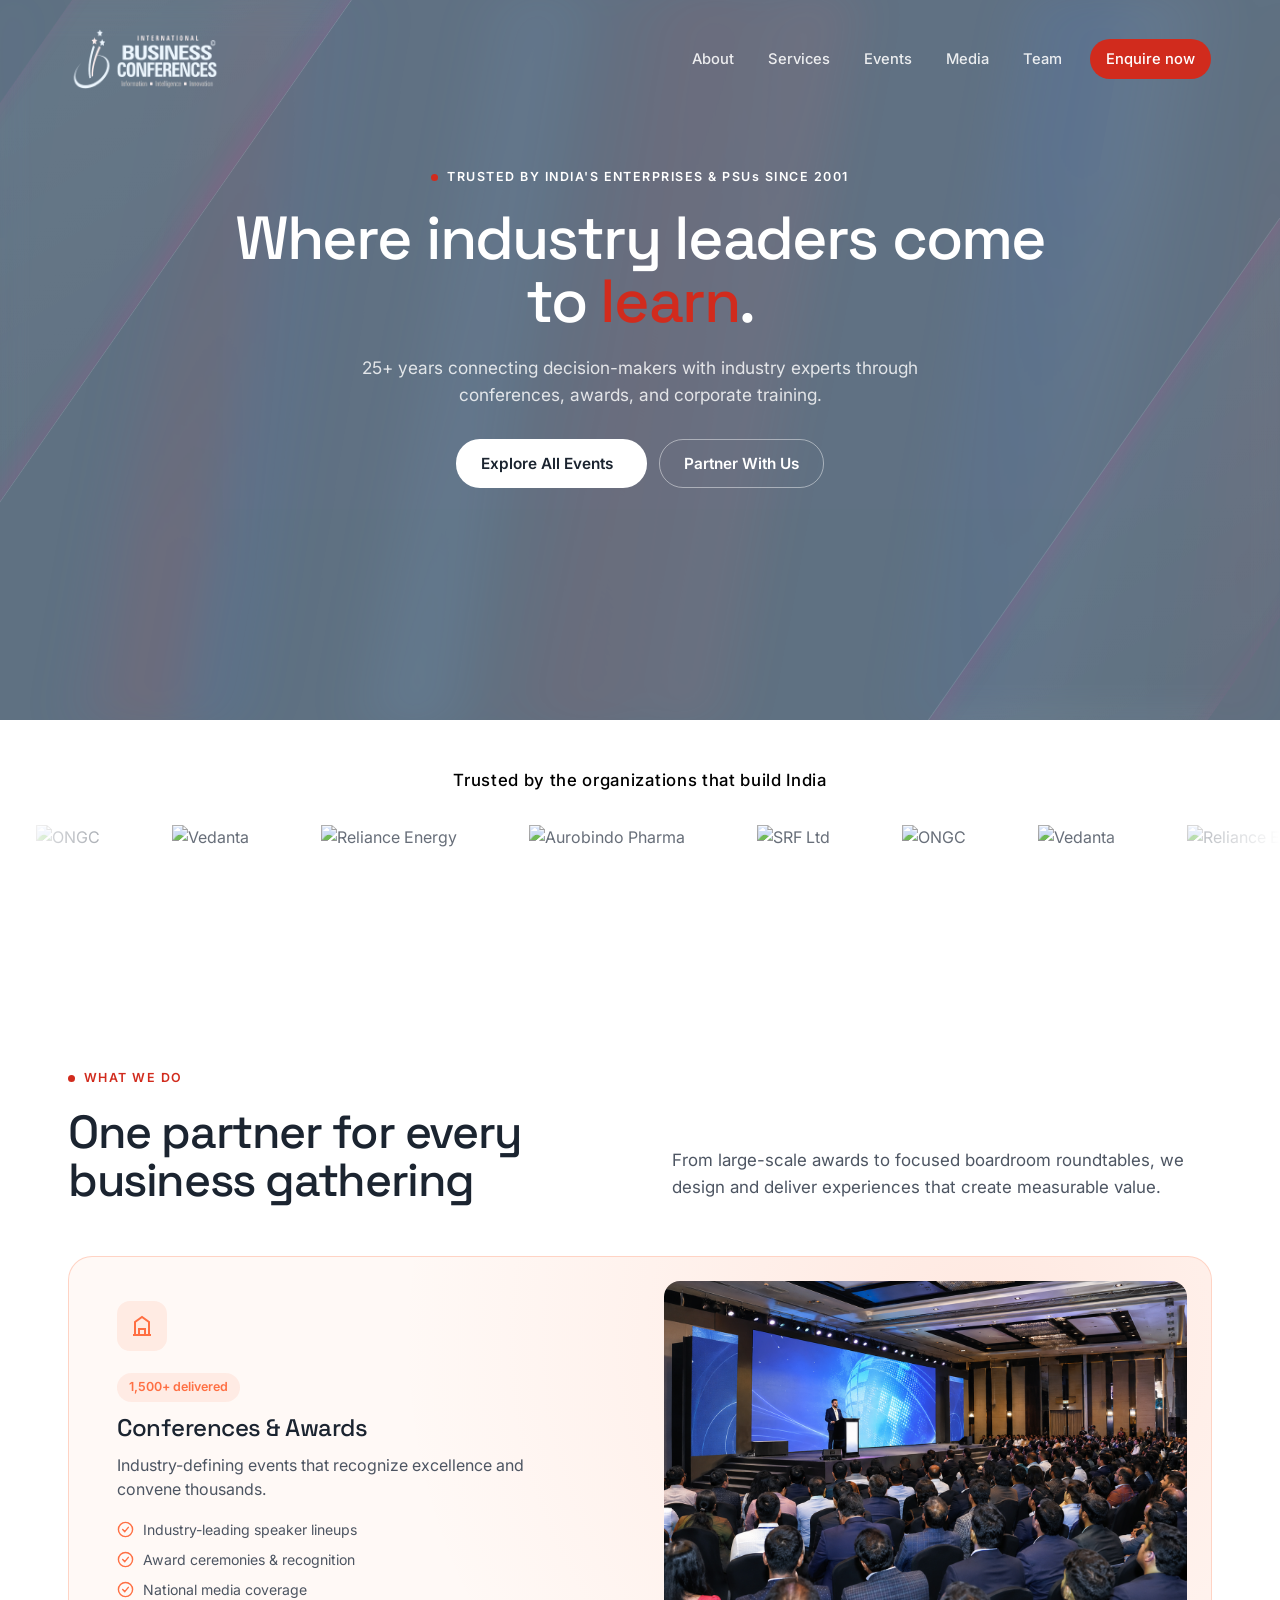
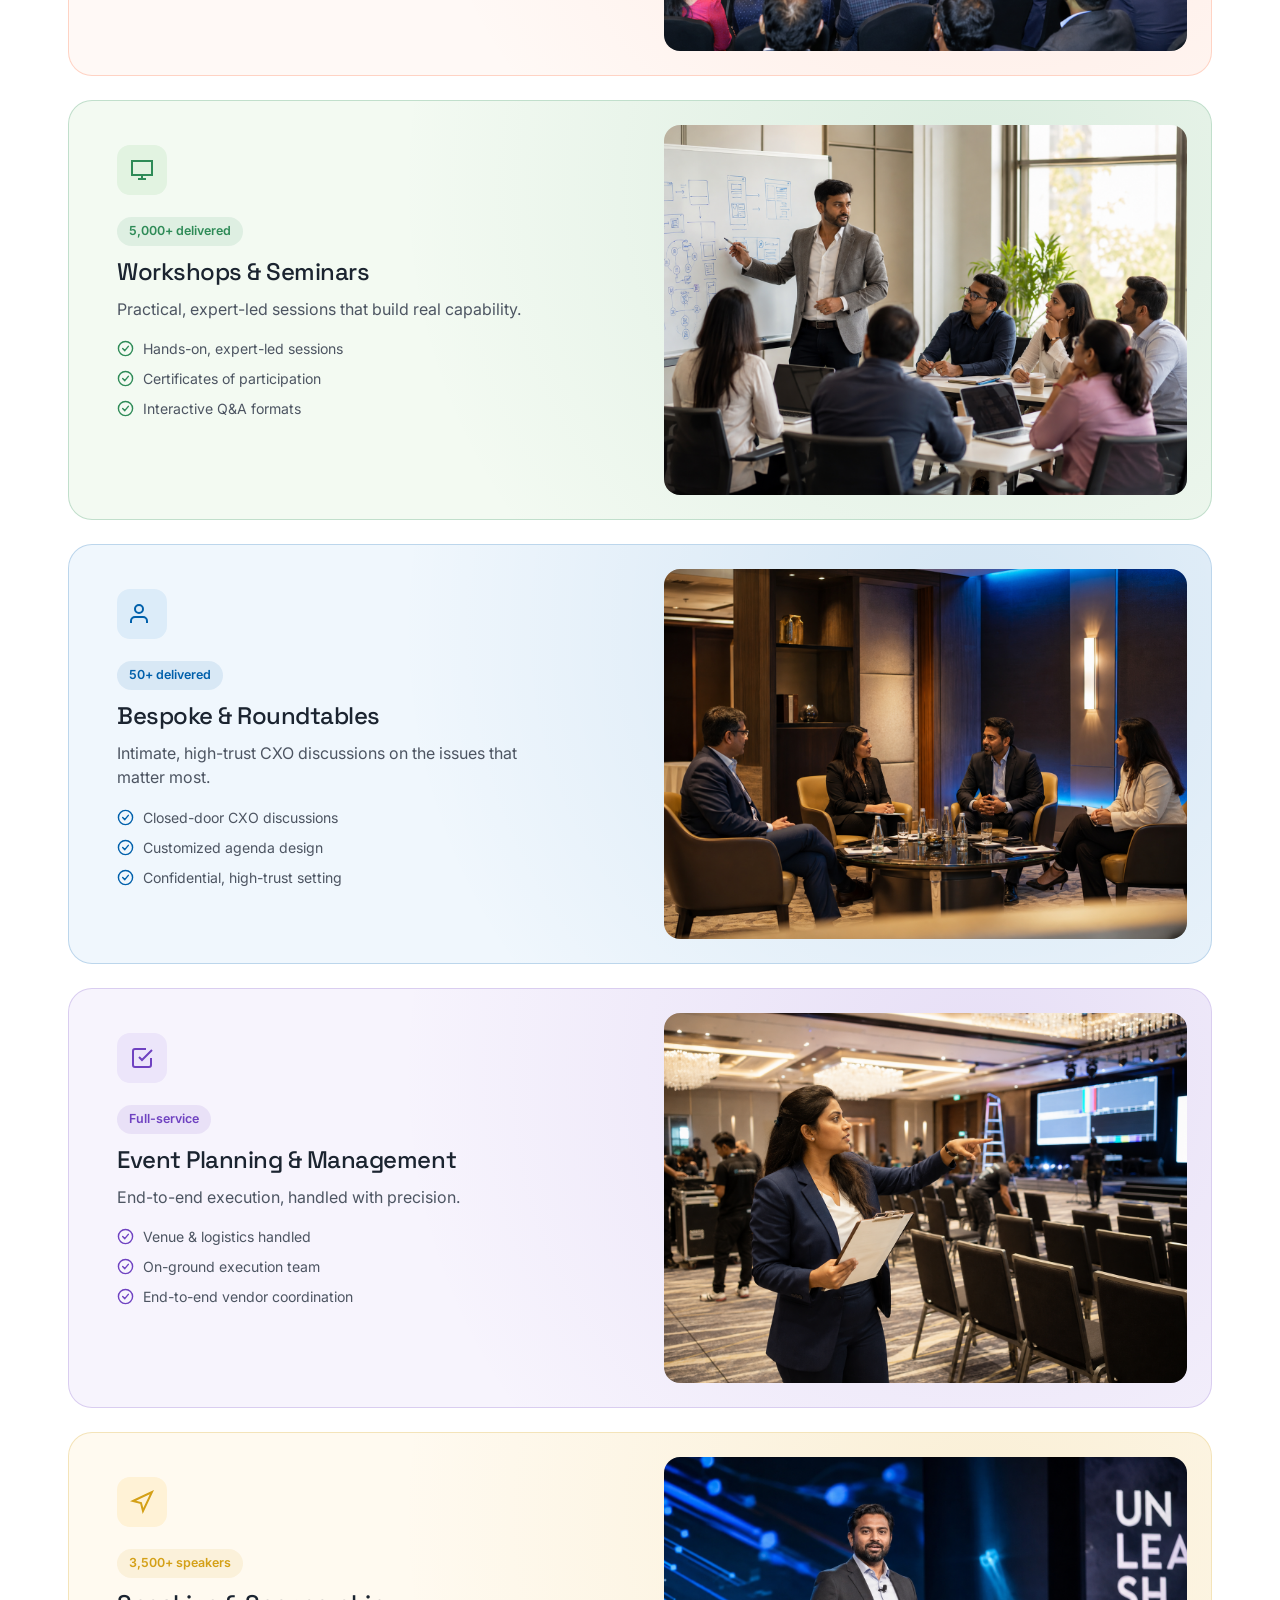
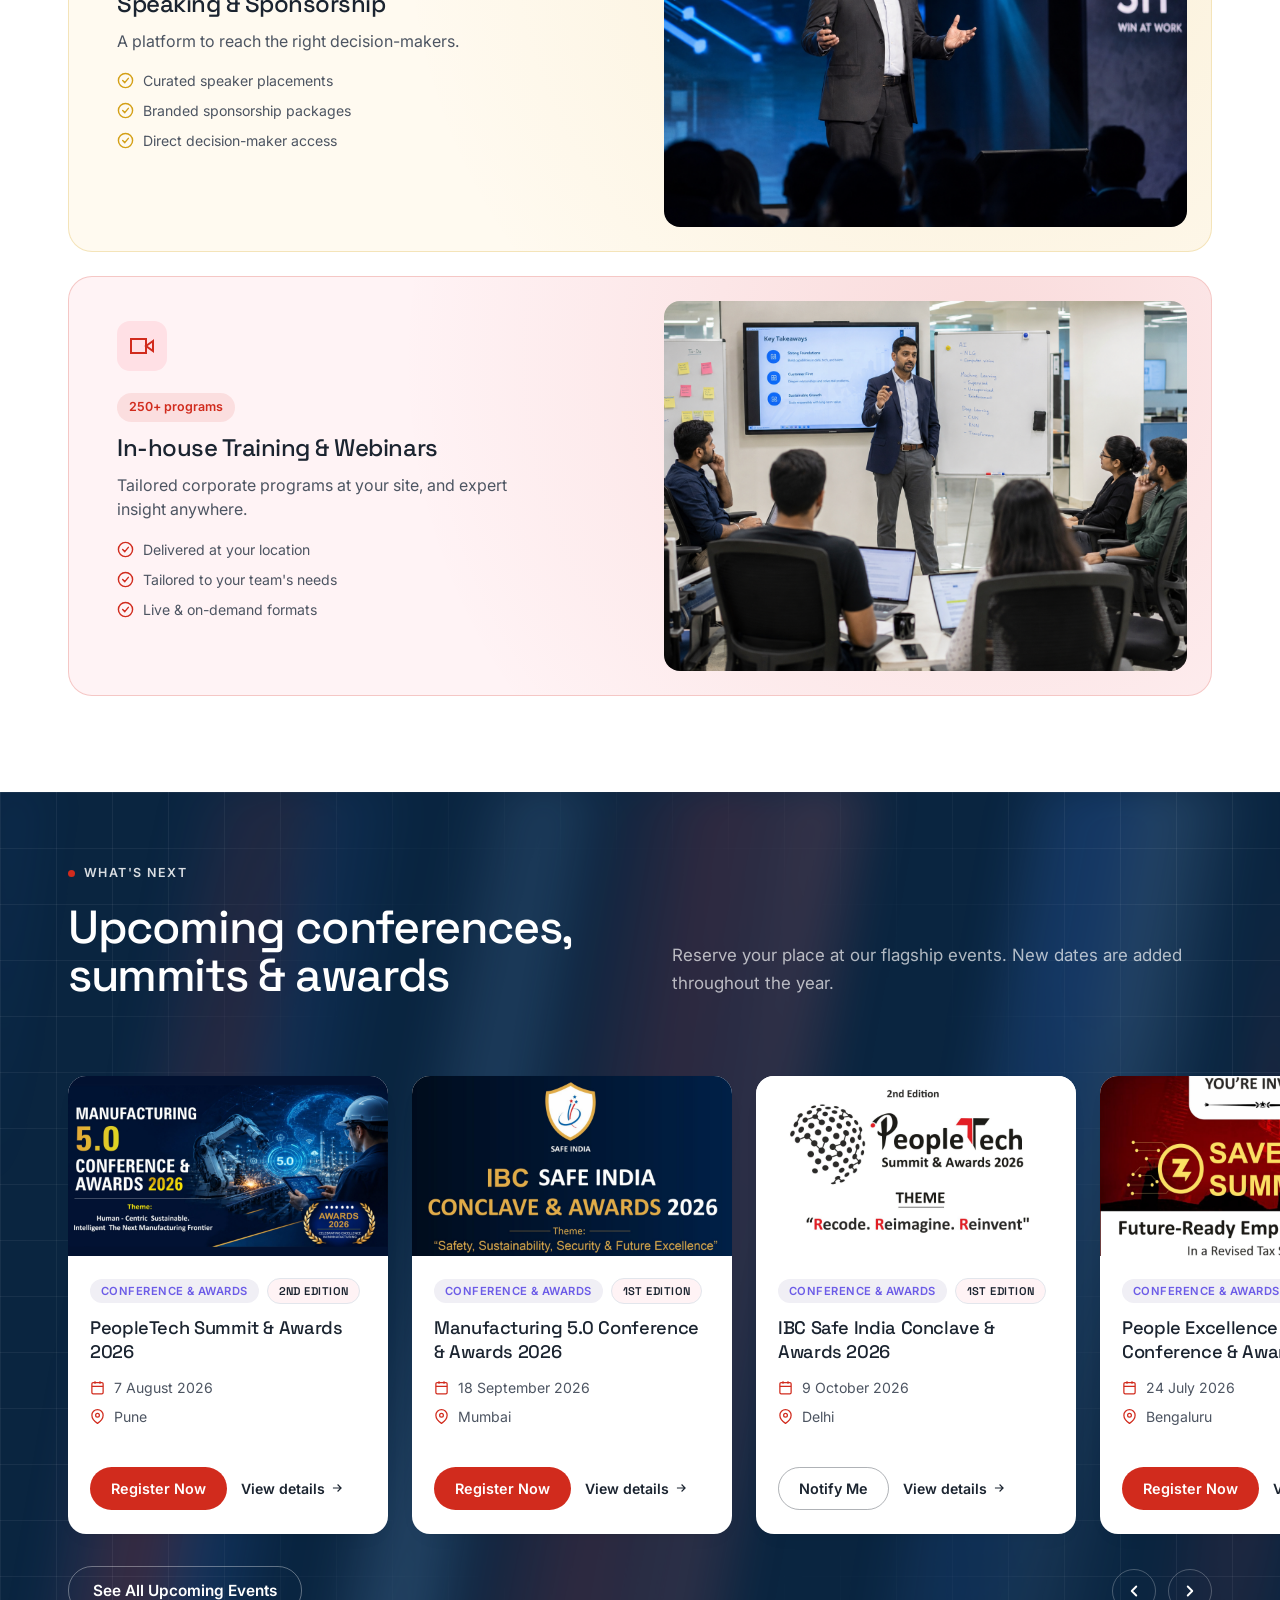
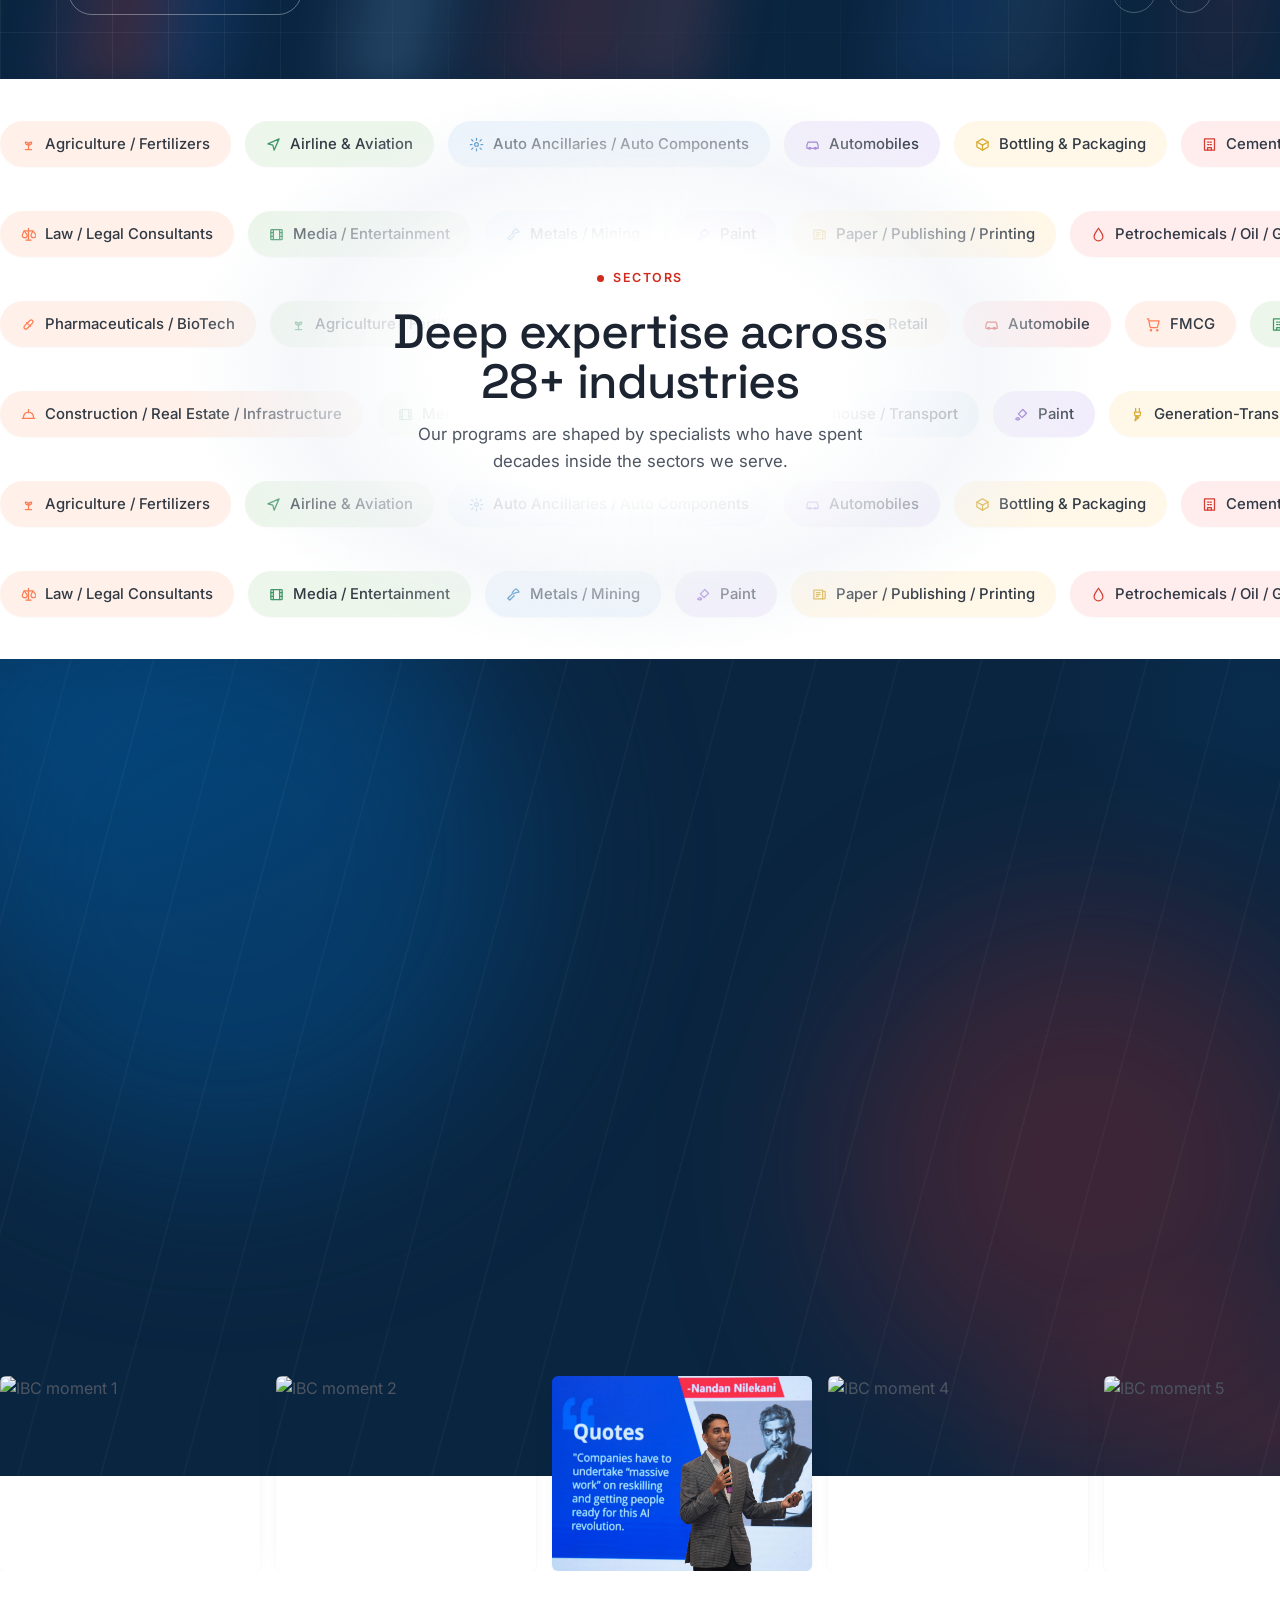
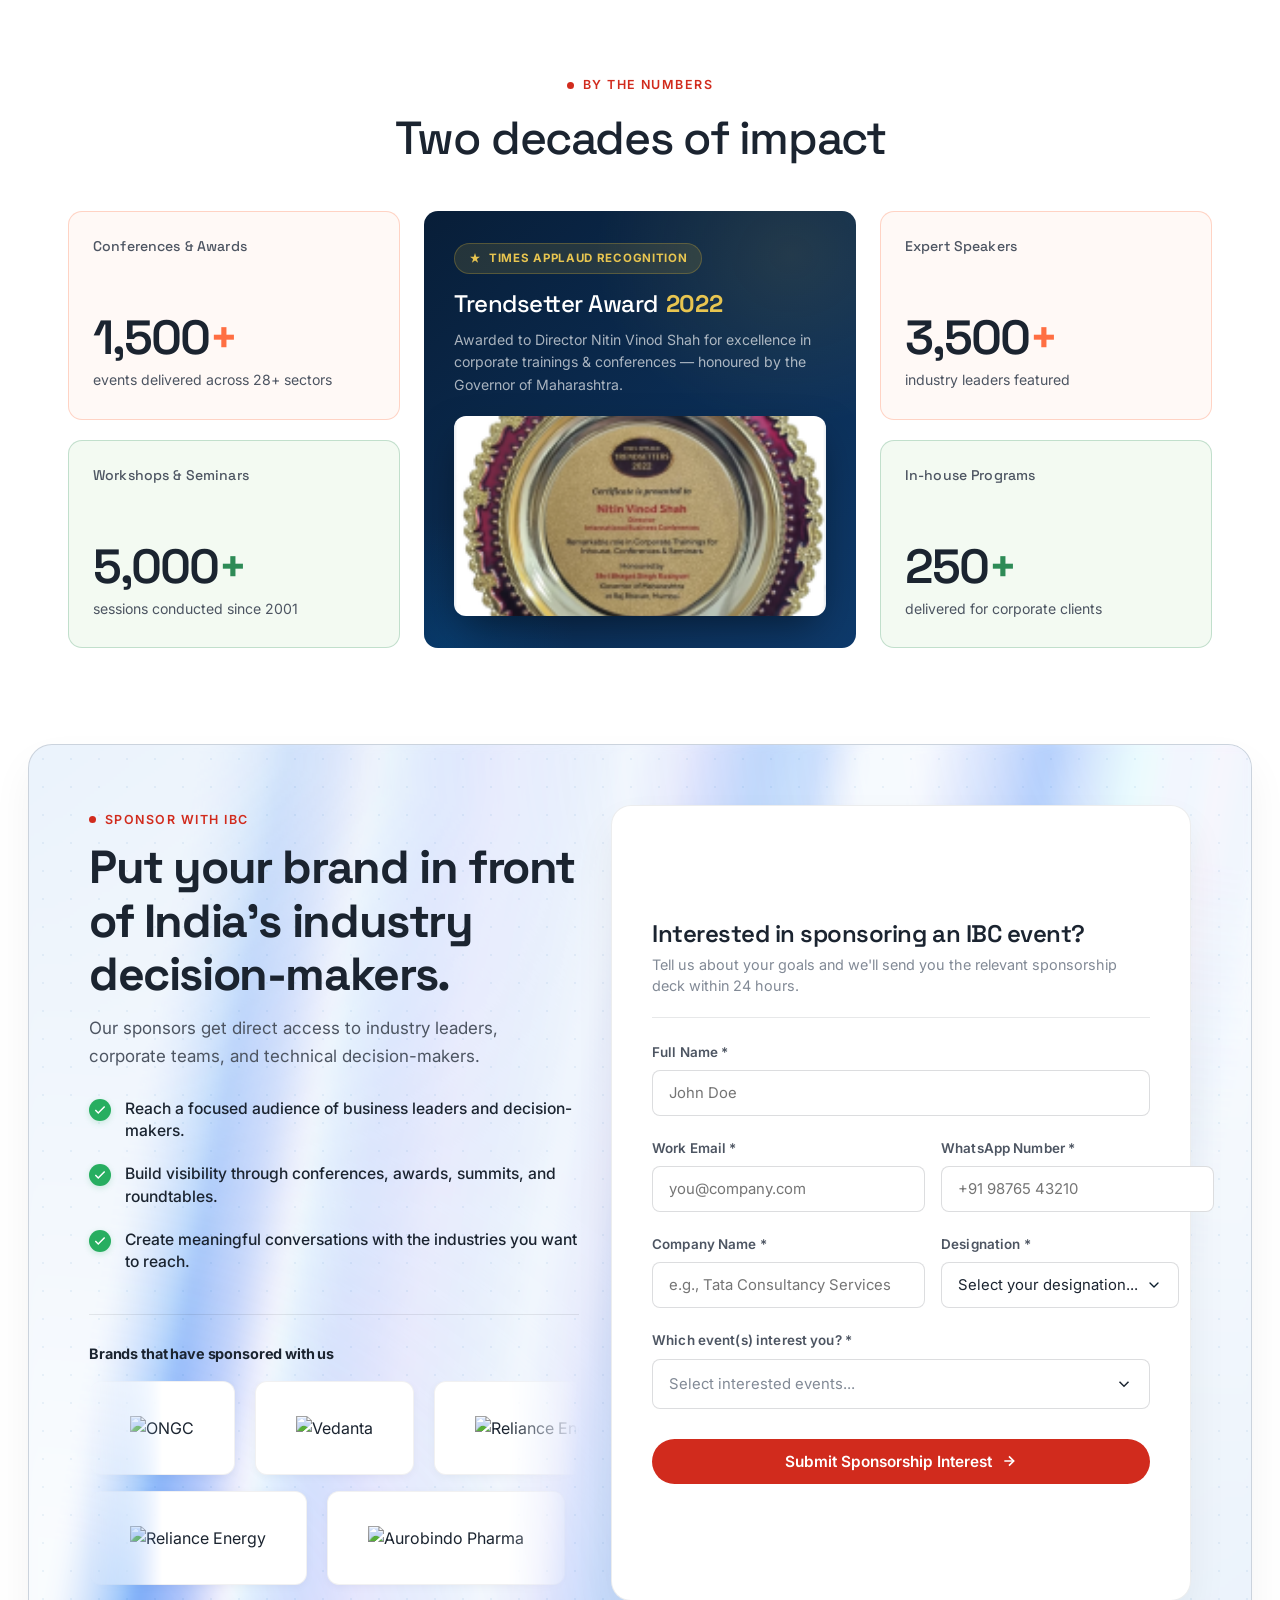
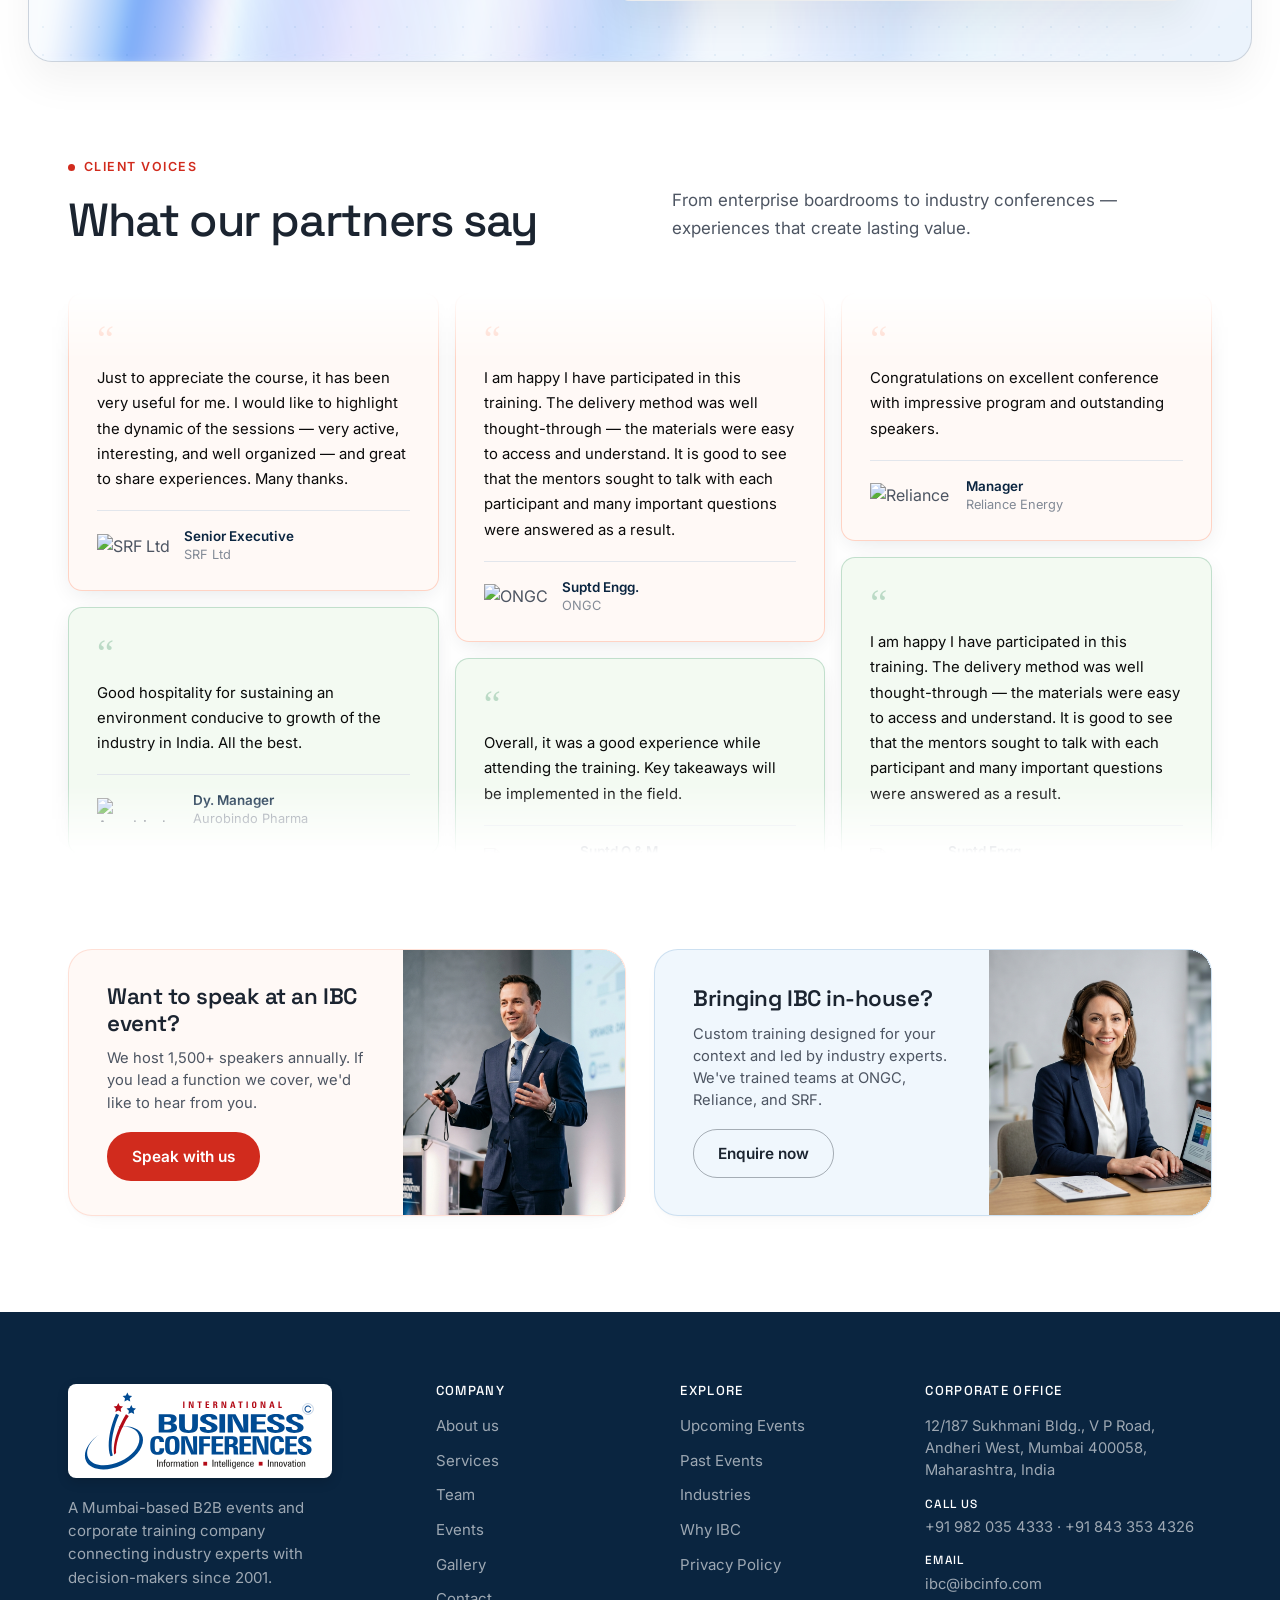
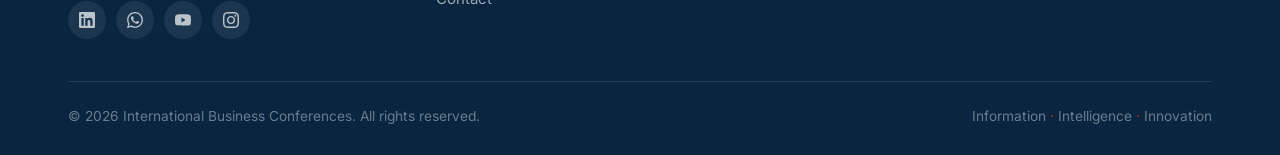
==== commit f7317e95: "event listing done, detail left" ====
--- a/index.html
+++ b/index.html
@@ -7,7 +7,10 @@
 <link rel="preconnect" href="https://fonts.googleapis.com">
 <link rel="preconnect" href="https://fonts.gstatic.com" crossorigin>
 <link href="https://fonts.googleapis.com/css2?family=Space+Grotesk:wght@400;500;600;700&family=Inter:wght@400;500;600&display=swap" rel="stylesheet">
+<link rel="stylesheet" href="components/hero.css">
 <link rel="stylesheet" href="components/cta-duo.css">
+<link rel="stylesheet" href="components/card.css">
+<link rel="stylesheet" href="components/footer.css">
 <style>
   :root{
     --red:#D12B1D; --red-dark:#A8190D;
@@ -67,13 +70,13 @@
   .navlinks a:hover{background:rgba(255,255,255,.12);color:#fff}
   .navlinks a.active{color:#fff}
   .topbar.scrolled .navlinks a{color:var(--carbon)}
-  .topbar.scrolled .navlinks a:hover{background:rgba(10,30,50,.07);color:var(--carbon)}
+  .topbar.scrolled .navlinks a:not(.btn-cta):hover{background:rgba(10,30,50,.07);color:var(--carbon)}
   .topbar.scrolled .navlinks a.active{color:var(--red)}
   .navlinks a.btn-cta{position:relative;overflow:hidden;background:var(--red);color:#fff;margin-left:10px}
   .navlinks a.btn-cta:hover{background:var(--red-dark)}
   .topbar.scrolled .navlinks a.btn-cta{color:#fff}
   .topbar.scrolled .navlinks a.btn-cta:hover{background:var(--red-dark);color:#fff}
-  .navlinks a.btn-cta::before{content:"";position:absolute;top:0;left:-80%;width:55%;height:100%;background:linear-gradient(90deg,transparent,rgba(255,255,255,.28),transparent);transform:skewX(-18deg);transition:left .55s ease;pointer-events:none}
+  .navlinks a.btn-cta::before{content:"";position:absolute;top:0;left:-80%;width:55%;height:100%;z-index:2;background:linear-gradient(90deg,transparent,rgba(255,255,255,.28),transparent);transform:skewX(-18deg);transition:left .55s ease;pointer-events:none}
   .navlinks a.btn-cta:hover::before{left:130%}
   .menu-btn{display:none;background:transparent;border:1px solid rgba(255,255,255,.3);border-radius:50%;width:44px;height:44px;cursor:pointer;flex-direction:column;gap:5px;align-items:center;justify-content:center;flex-shrink:0;z-index:61;position:relative;transition:background .35s,border-color .35s}
   .menu-btn span{width:18px;height:2px;background:#fff;border-radius:2px;transition:transform .25s ease,opacity .25s ease,background .35s ease}
@@ -318,50 +321,18 @@
 
   .ev-scroll-container{position:relative;width:100%;z-index:1;overflow:hidden;padding:0}
   .ev-grid-scroll{display:flex;gap:24px;overflow-x:auto;scroll-behavior:smooth;
-    padding: 24px max(28px, calc((100vw - var(--maxw)) / 2 + 28px)) 40px;
+    padding: 24px max(28px, calc((100vw - var(--maxw)) / 2 + 28px)) 16px;
     scrollbar-width:none;cursor:grab;user-select:none;-webkit-user-select:none}
   .ev-grid-scroll::-webkit-scrollbar{display:none}
-  .ev-grid-scroll.grabbing, .ev-grid-scroll.grabbing .ev, .ev-grid-scroll.grabbing .ev *{cursor:grabbing !important}
-
-  .ev{flex:0 0 320px;width:320px;background:#ffffff;border:none;border-radius:16px;
-    overflow:hidden;display:flex;flex-direction:column;transition:transform .25s,box-shadow .25s;
-    box-shadow:0 8px 30px rgba(0,0,0,.15);cursor:grab}
-  .ev *{cursor:inherit}
-  .ev a, .ev button, .ev .reg, .ev a *, .ev button *, .ev .reg *{cursor:pointer !important}
-  .ev:hover{transform:translateY(-6px);box-shadow:0 20px 40px rgba(0,0,0,.25)}
-  .ev a, .ev button, .ev .reg{cursor:pointer}
-  
-  .ev .pic{aspect-ratio:16/9;background:#0A2540;position:relative;overflow:hidden;display:block}
-  .ev .pic img{position:absolute;inset:0;width:100%;height:100%;object-fit:cover;display:block;transition:transform .4s}
-  .ev:hover .pic img{transform:scale(1.05)}
-  
-  .ev .body{padding:14px 24px 24px;display:flex;flex-direction:column;flex:1}
-  
-  .ev-meta{display:flex;gap:16px;margin-bottom:12px;font-size:0.82rem;color:var(--slate)}
-  .ev-date, .ev-loc{display:inline-flex;align-items:center;gap:6px;font-weight:600;color:var(--graphite)}
-  .ev-meta svg{width:14px;height:14px;color:var(--red);flex-shrink:0;stroke-width:2.2}
-  
-  .ev h3{font-size:1.35rem;color:#000000;font-weight:600;line-height:1.32;margin-bottom:14px;
-    min-height:2.64em;display:-webkit-box;-webkit-line-clamp:2;-webkit-box-orient:vertical;overflow:hidden}
-  
-  .tag-row{margin-top:0;margin-bottom:12px}
-  .tag{display:inline-block;font-size:.66rem;font-weight:700;letter-spacing:.05em;
-    text-transform:uppercase;padding:5px 12px;border-radius:100px}
-  
-  /* Color-coded tags */
-  .tag-conf{background:#FFEAE8;color:var(--red)}
-  .tag-conclave{background:#E1F1FB;color:#0A5CA0}
-  .tag-summit{background:#FFF2DC;color:#B8860B}
-  .tag-bespoke{background:#EAFaf1;color:#27AE60}
-  .tag-roundtable{background:#F0EFF5;color:#6C5CE7}
-  
-  .ev .reg{font-weight:600;color:var(--carbon);font-size:.94rem;display:inline-flex;align-items:center;gap:7px;transition:color .2s;text-decoration:none}
-  .ev .reg svg{width:15px;height:15px;transition:transform .2s;stroke-width:2.4}
-  .ev:hover .reg{color:var(--red)} 
-  .ev:hover .reg svg{transform:translateX(4px)}
+  .ev-grid-scroll.grabbing, .ev-grid-scroll.grabbing .ecard, .ev-grid-scroll.grabbing .ecard *{cursor:grabbing !important}
+
+  /* Horizontal scroll overrides for .ecard */
+  .ev-grid-scroll .ecard { flex: 0 0 320px; width: 320px; cursor: grab; background: #fff; margin: 0; border: none; }
+  .ev-grid-scroll .ecard * { cursor: inherit; }
+  .ev-grid-scroll .ecard a, .ev-grid-scroll .ecard button, .ev-grid-scroll .ecard .btn, .ev-grid-scroll .ecard a * { cursor: pointer !important; }
 
   /* Controls and buttons */
-  .ev-controls{display:flex;justify-content:space-between;align-items:center;margin-top:32px;position:relative;z-index:1}
+  .ev-controls{display:flex;justify-content:space-between;align-items:center;margin-top:16px;position:relative;z-index:1}
   #events .btn-outline{color:#ffffff;border-color:rgba(255,255,255,.35);background:transparent}
   #events .btn-outline:hover{background:var(--red);border-color:var(--red);color:#ffffff;transform:translateY(-2px);box-shadow:0 6px 22px -4px rgba(209,43,29,.45)}
   
@@ -1003,7 +974,22 @@
     .section{padding:64px 0}
     .ev-grid,.t-grid,.why-grid,.stat-grid,.f-top{grid-template-columns:1fr}
   }
+
+  /* Back to Top */
+  .back-to-top {
+    position: fixed; bottom: 30px; right: 30px; z-index: 99;
+    width: 52px; height: 52px; border-radius: 50%;
+    background: var(--carbon); color: #fff; border: none;
+    display: flex; align-items: center; justify-content: center;
+    box-shadow: 0 8px 24px rgba(27,36,48,0.25);
+    opacity: 0; pointer-events: none; transform: translateY(20px);
+    transition: opacity 0.3s ease, transform 0.3s ease, background 0.2s ease; cursor: pointer;
+  }
+  .back-to-top.show { opacity: 1; pointer-events: auto; transform: translateY(0); }
+  .back-to-top:hover { background: var(--red); transform: translateY(-4px); box-shadow: 0 12px 28px rgba(209,43,29,0.3); }
+  .back-to-top svg { width: 22px; height: 22px; stroke: currentColor; stroke-width: 2.5; fill: none; stroke-linecap: round; stroke-linejoin: round; }
 </style>
+<link rel="stylesheet" href="components/transition.css">
 </head>
 <body>
 
@@ -1011,14 +997,14 @@
   <div class="bar-shell"><div class="bar">
     <a href="#" class="logo" aria-label="International Business Conferences home"><img class="logo-white" src="assets/ibc-logo-white-2.png" alt="International Business Conferences"><img class="logo-color" src="assets/ibc-logo-2.png" alt="International Business Conferences"></a>
     <nav class="navlinks">
-      <a href="about2.html">About</a><a href="service.html">Services</a><a href="#events">Events</a>
+      <a href="about2.html">About</a><a href="service.html">Services</a><a href="events.html">Events</a>
       <a href="gallery.html">Media</a><a href="team.html">Team</a><a href="#contact" class="btn-cta">Enquire now</a>
     </nav>
     <button class="menu-btn" id="menuBtn" aria-label="Menu" aria-expanded="false"><span></span><span></span><span></span></button>
   </div></div>
   <div class="mobile-drawer" id="mobileDrawer">
     <nav class="mobile-links">
-      <a href="about2.html">About</a><a href="service.html">Services</a><a href="#events">Events</a>
+      <a href="about2.html">About</a><a href="service.html">Services</a><a href="events.html">Events</a>
       <a href="gallery.html">Media</a><a href="team.html">Team</a>
     </nav>
     <a href="#contact" class="btn btn-red">Enquire now</a>
@@ -1038,11 +1024,11 @@
     </div>
     <div class="hero-accent"></div>
     <div class="hero-text">
-      <span class="eyebrow on-dark">Trusted by India's enterprises &amp; PSUs since 2001</span>
+      <span class="eyebrow on-dark"><span>Trusted by India's enterprises &amp; PSU<span style="text-transform:lowercase">s</span> since 2001</span></span>
       <h1>Where industry leaders come to <span class="cycle-word" id="cycleWord">connect</span>.</h1>
       <p>25+ years connecting decision-makers with industry experts through conferences, awards, and corporate training.</p>
       <div class="hero-actions">
-        <a href="#events" class="btn btn-primary"><span>Explore Upcoming Events</span><svg viewBox="0 0 24 24" fill="none" stroke="currentColor" stroke-width="2.4"><path d="M5 12h14M13 6l6 6-6 6"/></svg></a>
+        <a href="events.html?tab=all" class="btn btn-primary"><span>Explore All Events</span><svg viewBox="0 0 24 24" fill="none" stroke="currentColor" stroke-width="2.4"><path d="M5 12h14M13 6l6 6-6 6"/></svg></a>
         <a href="#contact" class="btn btn-ghost"><span>Partner With Us</span></a>
       </div>
     </div>
@@ -1061,11 +1047,11 @@
   <div class="hero-glass left"></div>
   <div class="hero-glass right"></div>
   <div class="hero-new-content">
-    <span class="eyebrow on-dark" style="justify-content: center;">Trusted by India's enterprises &amp; PSUs since 2001</span>
+    <span class="eyebrow on-dark" style="justify-content: center;"><span>Trusted by India's enterprises &amp; PSU<span style="text-transform:lowercase">s</span> since 2001</span></span>
     <h1>Where industry leaders come to <span class="cycle-word" id="cycleWord">connect</span>.</h1>
     <p>25+ years connecting decision-makers with industry experts through conferences, awards, and corporate training.</p>
     <div class="center-actions">
-      <a href="#events" class="btn btn-primary"><span>Explore Upcoming Events</span><svg viewBox="0 0 24 24" fill="none" stroke="currentColor" stroke-width="2.4"><path d="M5 12h14M13 6l6 6-6 6"/></svg></a>
+      <a href="events.html?tab=all" class="btn btn-primary"><span>Explore All Events</span><svg viewBox="0 0 24 24" fill="none" stroke="currentColor" stroke-width="2.4"><path d="M5 12h14M13 6l6 6-6 6"/></svg></a>
       <a href="#contact" class="btn btn-ghost"><span>Partner With Us</span></a>
     </div>
   </div>
@@ -1209,130 +1195,81 @@
   
   <div class="ev-scroll-container">
     <div class="ev-grid-scroll" id="evGrid">
-      
-      <article class="ev reveal">
-        <div class="pic"><img src="assets/events/event%201.jpg" alt="Manufacturing 5.0 Conference &amp; Awards 2026"></div>
-        <div class="body">
-          <div class="tag-row">
-            <span class="tag tag-conf">Conference &amp; Awards</span>
+      <article class="ecard reveal" data-href="eventdetail.html">
+        <div class="ecard-pic"><img loading="lazy" src="assets/events/event 1.jpg" alt="PeopleTech Summit &amp; Awards 2026"></div>
+        <div class="ecard-body">
+          <div class="ecard-tags"><span class="ecard-tag ecard-tag-conf-awards">Conference &amp; Awards</span><span class="ecard-edition-b">2nd Edition</span></div>
+          <h3>PeopleTech Summit &amp; Awards 2026</h3>
+          <div class="ecard-meta">
+            <span class="m"><svg viewBox="0 0 24 24"><rect x="3" y="4" width="18" height="18" rx="2"/><path d="M16 2v4M8 2v4M3 10h18"/></svg>7 August 2026</span>
+            <span class="m"><svg viewBox="0 0 24 24"><path d="M21 10c0 7-9 13-9 13s-9-6-9-13a9 9 0 0 1 18 0z"/><circle cx="12" cy="10" r="3"/></svg>Pune</span>
           </div>
-          <div class="ev-meta">
-            <span class="ev-date">
-              <svg viewBox="0 0 24 24" fill="none" stroke="currentColor" stroke-width="2.2" stroke-linecap="round" stroke-linejoin="round"><rect x="3" y="4" width="18" height="18" rx="2" ry="2"/><line x1="16" y1="2" x2="16" y2="6"/><line x1="8" y1="2" x2="8" y2="6"/><line x1="3" y1="10" x2="21" y2="10"/></svg>
-              31 July 2026
-            </span>
-            <span class="ev-loc">
-              <svg viewBox="0 0 24 24" fill="none" stroke="currentColor" stroke-width="2.2" stroke-linecap="round" stroke-linejoin="round"><path d="M21 10c0 7-9 13-9 13s-9-6-9-13a9 9 0 0 1 18 0z"/><circle cx="12" cy="10" r="3"/></svg>
-              New Delhi
-            </span>
-          </div>
-          <h3>Manufacturing 5.0 Conference &amp; Awards 2026</h3>
-          <a href="#" class="reg">Register now <svg viewBox="0 0 24 24" fill="none" stroke="currentColor" stroke-width="2.4"><path d="M5 12h14M13 6l6 6-6 6"/></svg></a>
+          <div class="ecard-actions"><a href="eventdetail.html#register" class="btn btn-red"><span>Register Now</span></a><a href="eventdetail.html" class="vd">View details <svg viewBox="0 0 24 24"><path d="M5 12h14M13 6l6 6-6 6"/></svg></a></div>
         </div>
       </article>
 
-      <article class="ev reveal">
-        <div class="pic"><img src="assets/events/event%202.jpg" alt="IBC Safe India Conclave &amp; Awards 2026"></div>
-        <div class="body">
-          <div class="tag-row">
-            <span class="tag tag-conclave">Conclave &amp; Awards</span>
+      <article class="ecard reveal" data-href="eventdetail.html">
+        <div class="ecard-pic"><img loading="lazy" src="assets/events/event 2.jpg" alt="Manufacturing 5.0 Conference &amp; Awards 2026"></div>
+        <div class="ecard-body">
+          <div class="ecard-tags"><span class="ecard-tag ecard-tag-conf-awards">Conference &amp; Awards</span><span class="ecard-edition-b">1st Edition</span></div>
+          <h3>Manufacturing 5.0 Conference &amp; Awards 2026</h3>
+          <div class="ecard-meta">
+            <span class="m"><svg viewBox="0 0 24 24"><rect x="3" y="4" width="18" height="18" rx="2"/><path d="M16 2v4M8 2v4M3 10h18"/></svg>18 September 2026</span>
+            <span class="m"><svg viewBox="0 0 24 24"><path d="M21 10c0 7-9 13-9 13s-9-6-9-13a9 9 0 0 1 18 0z"/><circle cx="12" cy="10" r="3"/></svg>Mumbai</span>
           </div>
-          <div class="ev-meta">
-            <span class="ev-date">
-              <svg viewBox="0 0 24 24" fill="none" stroke="currentColor" stroke-width="2.2" stroke-linecap="round" stroke-linejoin="round"><rect x="3" y="4" width="18" height="18" rx="2" ry="2"/><line x1="16" y1="2" x2="16" y2="6"/><line x1="8" y1="2" x2="8" y2="6"/><line x1="3" y1="10" x2="21" y2="10"/></svg>
-              24 July 2026
-            </span>
-            <span class="ev-loc">
-              <svg viewBox="0 0 24 24" fill="none" stroke="currentColor" stroke-width="2.2" stroke-linecap="round" stroke-linejoin="round"><path d="M21 10c0 7-9 13-9 13s-9-6-9-13a9 9 0 0 1 18 0z"/><circle cx="12" cy="10" r="3"/></svg>
-              Chennai
-            </span>
-          </div>
-          <h3>IBC Safe India Conclave &amp; Awards 2026</h3>
-          <a href="#" class="reg">Register now <svg viewBox="0 0 24 24" fill="none" stroke="currentColor" stroke-width="2.4"><path d="M5 12h14M13 6l6 6-6 6"/></svg></a>
+          <div class="ecard-actions"><a href="eventdetail.html#register" class="btn btn-red"><span>Register Now</span></a><a href="eventdetail.html" class="vd">View details <svg viewBox="0 0 24 24"><path d="M5 12h14M13 6l6 6-6 6"/></svg></a></div>
         </div>
       </article>
 
-      <article class="ev reveal">
-        <div class="pic"><img src="assets/events/event%203.jpg" alt="PeopleTech Summit &amp; Awards 2nd Edition"></div>
-        <div class="body">
-          <div class="tag-row">
-            <span class="tag tag-summit">Summit &amp; Awards</span>
+      <article class="ecard reveal" data-href="eventdetail.html">
+        <div class="ecard-pic"><img loading="lazy" src="assets/events/event 3.jpg" alt="IBC Safe India Conclave &amp; Awards 2026"></div>
+        <div class="ecard-body">
+          <div class="ecard-tags"><span class="ecard-tag ecard-tag-conf-awards">Conference &amp; Awards</span><span class="ecard-edition-b">1st Edition</span></div>
+          <h3>IBC Safe India Conclave &amp; Awards 2026</h3>
+          <div class="ecard-meta">
+            <span class="m"><svg viewBox="0 0 24 24"><rect x="3" y="4" width="18" height="18" rx="2"/><path d="M16 2v4M8 2v4M3 10h18"/></svg>9 October 2026</span>
+            <span class="m"><svg viewBox="0 0 24 24"><path d="M21 10c0 7-9 13-9 13s-9-6-9-13a9 9 0 0 1 18 0z"/><circle cx="12" cy="10" r="3"/></svg>Delhi</span>
           </div>
-          <div class="ev-meta">
-            <span class="ev-date">
-              <svg viewBox="0 0 24 24" fill="none" stroke="currentColor" stroke-width="2.2" stroke-linecap="round" stroke-linejoin="round"><rect x="3" y="4" width="18" height="18" rx="2" ry="2"/><line x1="16" y1="2" x2="16" y2="6"/><line x1="8" y1="2" x2="8" y2="6"/><line x1="3" y1="10" x2="21" y2="10"/></svg>
-              7 August 2026
-            </span>
-            <span class="ev-loc">
-              <svg viewBox="0 0 24 24" fill="none" stroke="currentColor" stroke-width="2.2" stroke-linecap="round" stroke-linejoin="round"><path d="M21 10c0 7-9 13-9 13s-9-6-9-13a9 9 0 0 1 18 0z"/><circle cx="12" cy="10" r="3"/></svg>
-              Pune
-            </span>
-          </div>
-          <h3>2nd Edition – PeopleTech Summit &amp; Awards</h3>
-          <a href="#" class="reg">Register now <svg viewBox="0 0 24 24" fill="none" stroke="currentColor" stroke-width="2.4"><path d="M5 12h14M13 6l6 6-6 6"/></svg></a>
+          <div class="ecard-actions"><a href="eventdetail.html#register" class="btn btn-outline-dark"><span>Notify Me</span></a><a href="eventdetail.html" class="vd">View details <svg viewBox="0 0 24 24"><path d="M5 12h14M13 6l6 6-6 6"/></svg></a></div>
         </div>
       </article>
 
-      <article class="ev reveal">
-        <div class="pic"><img src="assets/events/event%204.jpg" alt="Zaggle – Save Smart Summit 2026"></div>
-        <div class="body">
-          <div class="tag-row">
-            <span class="tag tag-bespoke">Bespoke Summit</span>
+      <article class="ecard reveal" data-href="eventdetail.html">
+        <div class="ecard-pic"><img loading="lazy" src="assets/events/event 4.jpg" alt="People Excellence &amp; Leadership Conference &amp; Awards 2026"></div>
+        <div class="ecard-body">
+          <div class="ecard-tags"><span class="ecard-tag ecard-tag-conf-awards">Conference &amp; Awards</span><span class="ecard-edition-b">3rd Edition</span></div>
+          <h3>People Excellence &amp; Leadership Conference &amp; Awards 2026</h3>
+          <div class="ecard-meta">
+            <span class="m"><svg viewBox="0 0 24 24"><rect x="3" y="4" width="18" height="18" rx="2"/><path d="M16 2v4M8 2v4M3 10h18"/></svg>24 July 2026</span>
+            <span class="m"><svg viewBox="0 0 24 24"><path d="M21 10c0 7-9 13-9 13s-9-6-9-13a9 9 0 0 1 18 0z"/><circle cx="12" cy="10" r="3"/></svg>Bengaluru</span>
           </div>
-          <div class="ev-meta">
-            <span class="ev-date">
-              <svg viewBox="0 0 24 24" fill="none" stroke="currentColor" stroke-width="2.2" stroke-linecap="round" stroke-linejoin="round"><rect x="3" y="4" width="18" height="18" rx="2" ry="2"/><line x1="16" y1="2" x2="16" y2="6"/><line x1="8" y1="2" x2="8" y2="6"/><line x1="3" y1="10" x2="21" y2="10"/></svg>
-              17 April 2026
-            </span>
-            <span class="ev-loc">
-              <svg viewBox="0 0 24 24" fill="none" stroke="currentColor" stroke-width="2.2" stroke-linecap="round" stroke-linejoin="round"><path d="M21 10c0 7-9 13-9 13s-9-6-9-13a9 9 0 0 1 18 0z"/><circle cx="12" cy="10" r="3"/></svg>
-              Hyderabad
-            </span>
-          </div>
-          <h3>Zaggle – Save Smart Summit 2026</h3>
-          <a href="#" class="reg">Register now <svg viewBox="0 0 24 24" fill="none" stroke="currentColor" stroke-width="2.4"><path d="M5 12h14M13 6l6 6-6 6"/></svg></a>
+          <div class="ecard-actions"><a href="eventdetail.html#register" class="btn btn-red"><span>Register Now</span></a><a href="eventdetail.html" class="vd">View details <svg viewBox="0 0 24 24"><path d="M5 12h14M13 6l6 6-6 6"/></svg></a></div>
         </div>
       </article>
-
-      <article class="ev reveal">
-        <div class="pic"><img src="assets/events/event%202.jpg" alt="Pharma Cleanroom Technology Summit 2026"></div>
-        <div class="body">
-          <div class="tag-row">
-            <span class="tag tag-summit">Summit &amp; Awards</span>
+      
+      <article class="ecard reveal" data-href="eventdetail.html">
+        <div class="ecard-pic"><img loading="lazy" src="assets/events/event 1.jpg" alt="IBC Prestigious OHS&amp;E Excellence Awards 2026"></div>
+        <div class="ecard-body">
+          <div class="ecard-tags"><span class="ecard-tag ecard-tag-conf-awards">Conference &amp; Awards</span><span class="ecard-edition-b">2nd Edition</span></div>
+          <h3>IBC Prestigious OHS&amp;E Excellence Awards 2026</h3>
+          <div class="ecard-meta">
+            <span class="m"><svg viewBox="0 0 24 24"><rect x="3" y="4" width="18" height="18" rx="2"/><path d="M16 2v4M8 2v4M3 10h18"/></svg>13 November 2026</span>
+            <span class="m"><svg viewBox="0 0 24 24"><path d="M21 10c0 7-9 13-9 13s-9-6-9-13a9 9 0 0 1 18 0z"/><circle cx="12" cy="10" r="3"/></svg>Mumbai</span>
           </div>
-          <div class="ev-meta">
-            <span class="ev-date">
-              <svg viewBox="0 0 24 24" fill="none" stroke="currentColor" stroke-width="2.2" stroke-linecap="round" stroke-linejoin="round"><rect x="3" y="4" width="18" height="18" rx="2" ry="2"/><line x1="16" y1="2" x2="16" y2="6"/><line x1="8" y1="2" x2="8" y2="6"/><line x1="3" y1="10" x2="21" y2="10"/></svg>
-              18 September 2026
-            </span>
-            <span class="ev-loc">
-              <svg viewBox="0 0 24 24" fill="none" stroke="currentColor" stroke-width="2.2" stroke-linecap="round" stroke-linejoin="round"><path d="M21 10c0 7-9 13-9 13s-9-6-9-13a9 9 0 0 1 18 0z"/><circle cx="12" cy="10" r="3"/></svg>
-              Mumbai
-            </span>
-          </div>
-          <h3>Pharma Cleanroom Technology Summit 2026</h3>
-          <a href="#" class="reg">Register now <svg viewBox="0 0 24 24" fill="none" stroke="currentColor" stroke-width="2.4"><path d="M5 12h14M13 6l6 6-6 6"/></svg></a>
+          <div class="ecard-actions"><a href="eventdetail.html#register" class="btn btn-outline-dark"><span>Notify Me</span></a><a href="eventdetail.html" class="vd">View details <svg viewBox="0 0 24 24"><path d="M5 12h14M13 6l6 6-6 6"/></svg></a></div>
         </div>
       </article>
 
-      <article class="ev reveal">
-        <div class="pic"><img src="assets/events/event%201.jpg" alt="Bespoke Energy Leaders Roundtable"></div>
-        <div class="body">
-          <div class="tag-row">
-            <span class="tag tag-roundtable">Executive Roundtable</span>
+      <article class="ecard reveal" data-href="eventdetail.html">
+        <div class="ecard-pic"><img loading="lazy" src="assets/events/event 2.jpg" alt="2nd National Summit on Contract &amp; Procurement Management"></div>
+        <div class="ecard-body">
+          <div class="ecard-tags"><span class="ecard-tag ecard-tag-summit">Summit</span><span class="ecard-edition-b">2nd Edition</span></div>
+          <h3>2nd National Summit on Contract &amp; Procurement Management</h3>
+          <div class="ecard-meta">
+            <span class="m"><svg viewBox="0 0 24 24"><rect x="3" y="4" width="18" height="18" rx="2"/><path d="M16 2v4M8 2v4M3 10h18"/></svg>21 August 2026</span>
+            <span class="m"><svg viewBox="0 0 24 24"><path d="M21 10c0 7-9 13-9 13s-9-6-9-13a9 9 0 0 1 18 0z"/><circle cx="12" cy="10" r="3"/></svg>Delhi</span>
           </div>
-          <div class="ev-meta">
-            <span class="ev-date">
-              <svg viewBox="0 0 24 24" fill="none" stroke="currentColor" stroke-width="2.2" stroke-linecap="round" stroke-linejoin="round"><rect x="3" y="4" width="18" height="18" rx="2" ry="2"/><line x1="16" y1="2" x2="16" y2="6"/><line x1="8" y1="2" x2="8" y2="6"/><line x1="3" y1="10" x2="21" y2="10"/></svg>
-              5 October 2026
-            </span>
-            <span class="ev-loc">
-              <svg viewBox="0 0 24 24" fill="none" stroke="currentColor" stroke-width="2.2" stroke-linecap="round" stroke-linejoin="round"><path d="M21 10c0 7-9 13-9 13s-9-6-9-13a9 9 0 0 1 18 0z"/><circle cx="12" cy="10" r="3"/></svg>
-              Bengaluru
-            </span>
-          </div>
-          <h3>Bespoke Energy Leaders Roundtable</h3>
-          <a href="#" class="reg">Register now <svg viewBox="0 0 24 24" fill="none" stroke="currentColor" stroke-width="2.4"><path d="M5 12h14M13 6l6 6-6 6"/></svg></a>
+          <div class="ecard-actions"><a href="eventdetail.html#register" class="btn btn-outline-dark"><span>Notify Me</span></a><a href="eventdetail.html" class="vd">View details <svg viewBox="0 0 24 24"><path d="M5 12h14M13 6l6 6-6 6"/></svg></a></div>
         </div>
       </article>
 
@@ -1342,7 +1279,7 @@
   <div class="wrap">
     <div class="ev-controls">
       <div class="ev-left-cta">
-        <a href="#" class="btn btn-outline"><span>See All Upcoming Events</span></a>
+        <a href="events.html?tab=upcoming" class="btn btn-outline"><span>See All Upcoming Events</span></a>
       </div>
       <div class="ev-arrows">
         <button class="ev-arrow-btn" id="evPrev" aria-label="Previous event">
@@ -1420,7 +1357,7 @@
     <div class="stat-col">
       <div class="stat reveal">
         <span class="stat-lbl">Conferences &amp; Awards</span>
-        <div><b>1,500<i>+</i></b><span>events delivered across 16+ sectors</span></div>
+        <div><b>1,500<i>+</i></b><span>events delivered across 28+ sectors</span></div>
       </div>
       <div class="stat reveal">
         <span class="stat-lbl">Workshops &amp; Seminars</span>
@@ -1717,8 +1654,8 @@
         <a href="#" aria-label="Instagram"><svg viewBox="0 0 24 24"><path d="M12 0C8.74 0 8.333.014 7.053.072 5.775.131 4.905.333 4.14.63c-.789.306-1.459.717-2.126 1.384S.935 3.35.63 4.14C.333 4.905.131 5.775.072 7.053.014 8.333 0 8.74 0 12s.014 3.667.072 4.947c.06 1.277.261 2.148.558 2.913.306.788.717 1.459 1.384 2.126.667.666 1.336 1.079 2.126 1.384.766.296 1.636.499 2.913.558C8.333 23.986 8.74 24 12 24s3.667-.014 4.947-.072c1.277-.06 2.148-.262 2.913-.558.788-.306 1.459-.718 2.126-1.384.666-.667 1.079-1.335 1.384-2.126.296-.765.499-1.636.558-2.913.058-1.28.072-1.687.072-4.947s-.014-3.667-.072-4.947c-.06-1.277-.262-2.149-.558-2.913-.306-.789-.718-1.459-1.384-2.126C21.319 1.347 20.651.935 19.86.63c-.765-.297-1.636-.499-2.913-.558C15.667.014 15.26 0 12 0zm0 2.16c3.203 0 3.585.016 4.85.071 1.17.055 1.805.249 2.227.415.562.217.96.477 1.382.896.419.42.679.819.896 1.381.164.422.36 1.057.413 2.227.057 1.266.07 1.646.07 4.85s-.015 3.585-.074 4.85c-.061 1.17-.256 1.805-.421 2.227-.224.562-.479.96-.899 1.382-.419.419-.824.679-1.38.896-.42.164-1.065.36-2.235.413-1.274.057-1.649.07-4.859.07-3.211 0-3.586-.015-4.859-.074-1.171-.061-1.816-.256-2.236-.421-.569-.224-.96-.479-1.379-.899-.421-.419-.69-.824-.9-1.38-.165-.42-.359-1.065-.42-2.235-.045-1.26-.061-1.649-.061-4.844 0-3.196.016-3.586.061-4.861.061-1.17.255-1.814.42-2.234.21-.57.479-.96.9-1.381.419-.419.81-.689 1.379-.898.42-.166 1.051-.361 2.221-.421 1.275-.045 1.65-.06 4.859-.06l.045.03zm0 3.678c-3.405 0-6.162 2.76-6.162 6.162 0 3.405 2.76 6.162 6.162 6.162 3.405 0 6.162-2.76 6.162-6.162 0-3.405-2.76-6.162-6.162-6.162zM12 16c-2.21 0-4-1.79-4-4s1.79-4 4-4 4 1.79 4 4-1.79 4-4 4zm7.846-10.405c0 .795-.646 1.44-1.44 1.44-.795 0-1.44-.646-1.44-1.44 0-.794.646-1.439 1.44-1.439.793-.001 1.44.645 1.44 1.439z"/></svg></a>
       </div>
     </div>
-    <div class="f-col"><h4>Company</h4><a href="about2.html">About us</a><a href="service.html">Services</a><a href="#">Team</a><a href="#events">Events</a><a href="#">Gallery</a><a href="#contact">Contact</a></div>
-    <div class="f-col"><h4>Explore</h4><a href="#events">Upcoming Events</a><a href="#">Past Events</a><a href="#industries">Industries</a><a href="#why">Why IBC</a><a href="#">Privacy Policy</a></div>
+    <div class="f-col"><h4>Company</h4><a href="about2.html">About us</a><a href="service.html">Services</a><a href="#">Team</a><a href="events.html">Events</a><a href="#">Gallery</a><a href="#contact">Contact</a></div>
+    <div class="f-col"><h4>Explore</h4><a href="events.html">Upcoming Events</a><a href="events.html?tab=past">Past Events</a><a href="#industries">Industries</a><a href="#why">Why IBC</a><a href="#">Privacy Policy</a></div>
     <div class="f-col f-contact"><h4>Corporate Office</h4>
       <div>12/187 Sukhmani Bldg., V P Road,<br>Andheri West, Mumbai 400058,<br>Maharashtra, India</div>
       <div><b>Call us</b>+91 982 035 4333 · +91 843 353 4326</div>
@@ -2069,5 +2006,19 @@
   };
 </script>
 <script src="components/footer.js"></script>
+
+<button id="backToTop" class="back-to-top" aria-label="Back to top">
+  <svg viewBox="0 0 24 24"><path d="M12 19V5M5 12l7-7 7 7"/></svg>
+</button>
+<script>
+  window.addEventListener("scroll", () => {
+    const btn = document.getElementById("backToTop");
+    if(window.scrollY > 500) btn.classList.add("show");
+    else btn.classList.remove("show");
+  });
+  document.getElementById("backToTop").addEventListener("click", () => {
+    window.scrollTo({top: 0, behavior: 'smooth'});
+  });
+</script>
 </body>
 </html>
--- a/components/hero.css
+++ b/components/hero.css
@@ -0,0 +1,41 @@
+/* ============================================================
+   Shared subpage hero banner — single source of truth.
+   Linked by about2.html, service.html (and future subpages).
+   Only the breadcrumb text, <h1>, <p>, and image differ per page.
+   Keep all hero styling here so subpage banners never drift.
+   ============================================================ */
+
+.hero{position:relative;padding:0;margin:0}
+
+/* Fixed height so every subpage hero is identical regardless of copy */
+.hero-card{position:relative;border-radius:0;overflow:hidden;height:530px;display:flex;align-items:stretch;
+  background:linear-gradient(135deg,#163b5e,#0A2540)}
+
+/* top fade so the fixed header reads cleanly over the banner */
+.hero-card::before{content:"";position:absolute;top:0;left:0;right:0;height:130px;z-index:1;pointer-events:none;background:linear-gradient(to bottom, rgba(10,37,64,0.92) 0%, rgba(10,37,64,0) 100%);backdrop-filter:blur(16px);-webkit-backdrop-filter:blur(16px);-webkit-mask-image:linear-gradient(to bottom, black 30%, transparent 100%);mask-image:linear-gradient(to bottom, black 30%, transparent 100%)}
+
+/* Moving gradient blobs */
+.hero-blob-b, .hero-blob-r{position:absolute;border-radius:50%;filter:blur(90px);pointer-events:none;z-index:0}
+.hero-blob-b{width:600px;height:600px;background:rgba(0,96,171,.45);top:-120px;right:-100px;animation:hero-blob-b 4s ease-in-out infinite}
+.hero-blob-r{width:500px;height:500px;background:rgba(209,43,29,.22);bottom:-100px;left:-80px;animation:hero-blob-r 4.9s ease-in-out infinite}
+@keyframes hero-blob-b{0%,100%{transform:translate(0,0) scale(1)}33%{transform:translate(-140px,80px) scale(1.12)}66%{transform:translate(-60px,160px) scale(0.92)}}
+@keyframes hero-blob-r{0%,100%{transform:translate(0,0) scale(1)}33%{transform:translate(160px,-80px) scale(1.1)}66%{transform:translate(80px,-160px) scale(0.9)}}
+
+.hero-grid{position:relative;z-index:2;display:grid;grid-template-columns:1.15fr 1fr;gap:48px;align-items:stretch;width:100%;max-width:var(--maxw,1200px);margin:0 auto;height:100%;padding:120px 40px 48px 60px}
+.hero-inner{color:#fff;display:flex;flex-direction:column;justify-content:center}
+.hero-crumb{display:inline-flex;width:fit-content;align-items:center;gap:8px;font-size:.86rem;color:rgba(255,255,255,.65);margin-bottom:18px;background:rgba(255,255,255,.08);padding:6px 16px;border-radius:200px;border:1px solid rgba(255,255,255,.1);backdrop-filter:blur(8px)}
+.hero-crumb a{color:rgba(255,255,255,.9);font-weight:500}
+.hero-crumb a:hover{color:#fff}
+.hero-crumb .current{color:#fff;font-weight:500}
+.hero h1{color:#fff;font-size:clamp(2.1rem,4.2vw,3rem);font-weight:500;letter-spacing:-.035em;line-height:1.08;margin-bottom:16px}
+.hero p{font-size:1.06rem;color:rgba(255,255,255,.86);max-width:560px;line-height:1.55}
+
+/* image fills its column at the banner's fixed height */
+.hero-visual{width:100%;height:100%;border-radius:16px;overflow:hidden}
+.hero-visual img{width:100%;height:100%;object-fit:cover;display:block}
+
+@media(max-width:780px){
+  .hero-card{height:auto;min-height:304px}
+  .hero-grid{grid-template-columns:1fr;padding:100px 28px 40px}
+  .hero-visual{display:none}
+}
--- a/components/card.css
+++ b/components/card.css
@@ -0,0 +1,61 @@
+/* ============ EVENTS GRID + CARDS ============ */
+.ev-wrap{max-width:var(--maxw);margin:0 auto;padding:0 28px 20px}
+.year-sep{font-family:'Space Grotesk';font-size:1.5rem;font-weight:600;color:var(--carbon);letter-spacing:-.02em;margin:36px 0 16px;display:flex;align-items:center;gap:14px}
+.year-sep:first-child{margin-top:8px}
+.year-sep::after{content:"";flex:1;height:1px;background:var(--line)}
+.ev-grid{display:grid;grid-template-columns:repeat(3,1fr);gap:32px;margin-top:18px}
+.ecard{background:var(--paper);border:1px solid var(--line);border-radius:18px;overflow:hidden;box-shadow:var(--shadow);display:flex;flex-direction:column;cursor:pointer;transition:transform .22s ease,box-shadow .22s ease}
+.ecard:hover{transform:translateY(-6px);box-shadow:0 22px 50px -22px rgba(20,30,45,.32)}
+.ecard-pic{position:relative;aspect-ratio:16/9;overflow:hidden;background:var(--navy)}
+.ecard-pic img{width:100%;height:100%;object-fit:cover;transition:transform .4s ease}
+.ecard:hover .ecard-pic img{transform:scale(1.05)}
+.ecard.is-past .ecard-pic img{filter:grayscale(.55)}
+.ecard.is-past:hover .ecard-pic img{filter:grayscale(0)}
+.ecard-badge{position:absolute;top:12px;left:12px;display:inline-flex;align-items:center;gap:6px;font-size:.7rem;font-weight:700;letter-spacing:.04em;text-transform:uppercase;padding:5px 11px;border-radius:var(--r-pill);backdrop-filter:blur(6px)}
+.ecard-badge .dot{width:7px;height:7px;border-radius:50%;background:currentColor}
+.b-coming{background:rgba(212,160,23,.92);color:#3a2c00}
+.b-open{background:rgba(46,139,87,.94);color:#fff}
+.b-live{background:rgba(209,43,29,.94);color:#fff}
+.b-past{background:rgba(20,30,45,.7);color:#fff}
+.b-live .dot{animation:pulse-dot 1.2s ease-in-out infinite}
+@keyframes pulse-dot{0%,100%{box-shadow:0 0 0 0 rgba(255,255,255,.6)}50%{box-shadow:0 0 0 5px rgba(255,255,255,0)}}
+.ecard-edition{position:absolute;top:12px;right:12px;font-size:.7rem;font-weight:600;letter-spacing:.04em;text-transform:uppercase;background:rgba(255,255,255,.92);color:var(--carbon);padding:5px 11px;border-radius:var(--r-pill)}
+.ecard-body{padding:22px 22px 24px;display:flex;flex-direction:column;flex:1}
+.ecard-tags{display:flex;align-items:center;gap:8px;flex-wrap:wrap;margin-bottom:12px}
+
+/* Colorful Tag Categories */
+.ecard-tag{display:inline-block;font-size:.7rem;font-weight:600;letter-spacing:.04em;text-transform:uppercase;border-radius:var(--r-pill);padding:4px 11px}
+.ecard-tag-conf-awards{background:#F0EFF5;color:#6C5CE7}
+.ecard-tag-conf{background:#E1F1FB;color:#0A5CA0}
+.ecard-tag-summit{background:#FFF2DC;color:#B8860B}
+.ecard-tag-workshop{background:#E8F5E9;color:#2E7D32}
+.ecard-tag-roundtable{background:#FFEAE8;color:var(--red)}
+.ecard-tag-webinar{background:#E3F2FD;color:#1565C0}
+/* Fallback */
+.ecard-tag-other{background:var(--fog);color:var(--red)}
+
+.ecard-edition-b{display:inline-block;font-family:'Space Grotesk',sans-serif;font-size:.7rem;font-weight:600;letter-spacing:.04em;text-transform:uppercase;color:var(--carbon);background:var(--fog);border:1px solid var(--line);border-radius:var(--r-pill);padding:4px 11px}
+.ecard-body h3{font-size:1.14rem;color:var(--carbon);line-height:1.28;margin-bottom:14px}
+.ecard-meta{display:flex;flex-direction:column;gap:8px;margin-bottom:16px}
+.ecard-meta .m{display:flex;align-items:center;gap:9px;font-size:.88rem;color:var(--graphite)}
+.ecard-meta .m svg{width:15px;height:15px;flex:none;stroke:var(--red);fill:none;stroke-width:2}
+.ecard-stats{font-size:.82rem;color:var(--slate);border-top:1px solid var(--line);padding-top:12px;margin-bottom:16px}
+.ecard-actions{margin-top:auto;display:flex;align-items:center;gap:14px;flex-wrap:wrap}
+.ecard-actions .btn{padding:10px 20px;font-size:.9rem}
+.ecard-actions .vd{font-size:.88rem;font-weight:600;color:var(--carbon);display:inline-flex;align-items:center;gap:5px}
+.ecard-actions .vd svg{width:14px;height:14px;stroke:currentColor;fill:none;stroke-width:2;transition:transform .2s,stroke .15s}
+.ecard:hover .ecard-actions .vd svg{transform:translateX(3px)}
+.ecard-actions .vd:hover{color:var(--red)}
+.ecard-actions .vd:hover svg{stroke:var(--red)}
+
+/* List View Overrides */
+.ev-grid.list{grid-template-columns:1fr;gap:16px}
+.ev-grid.list .ecard{flex-direction:row}
+.ev-grid.list .ecard-pic{aspect-ratio:auto;width:280px;flex:none}
+.ev-grid.list .ecard-body{padding:24px 28px}
+@media(max-width:980px){.ev-grid{grid-template-columns:repeat(2,1fr)}}
+@media(max-width:680px){
+  .ev-grid,.ev-grid.list{grid-template-columns:1fr}
+  .ev-grid.list .ecard{flex-direction:column}
+  .ev-grid.list .ecard-pic{width:100%;aspect-ratio:16/9}
+}
--- a/components/footer.css
+++ b/components/footer.css
@@ -0,0 +1,23 @@
+/* ============================================================
+   Shared footer styles — pairs with components/footer.js, which
+   injects the footer markup. Link this on any page that uses
+   footer.js so the footer renders identically everywhere.
+   Depends on design tokens (--navy, --red, --line) defined per page.
+   ============================================================ */
+
+footer{background:var(--navy);border-top:none;padding:72px 0 28px;color:rgba(255,255,255,.6)}
+.f-top{display:grid;grid-template-columns:1.6fr 1fr 1fr 1.4fr;gap:40px;padding-bottom:42px;border-bottom:1px solid rgba(255,255,255,.1)}
+.f-brand .logo img{height:78px}
+.f-brand p{margin-top:18px;font-size:.94rem;max-width:280px;line-height:1.55}
+.f-col h4{font-family:'Space Grotesk',sans-serif;color:#fff;font-size:.82rem;letter-spacing:.1em;text-transform:uppercase;margin-bottom:18px;font-weight:500}
+.f-col a{display:block;font-size:.94rem;margin-bottom:12px;color:rgba(255,255,255,.6)} .f-col a:hover{color:#fff}
+.f-contact div{font-size:.92rem;margin-bottom:13px;line-height:1.5}
+.f-contact b{color:#fff;display:block;font-size:.74rem;letter-spacing:.1em;text-transform:uppercase;margin-bottom:4px;font-family:'Space Grotesk',sans-serif;font-weight:500}
+.f-social{display:flex;gap:10px;margin-top:12px}
+.f-social a{width:38px;height:38px;border-radius:50%;background:rgba(255,255,255,.08);display:flex;align-items:center;justify-content:center}
+.f-social a:hover{background:var(--red)} .f-social a:hover svg{fill:#fff} .f-social svg{width:16px;height:16px;fill:rgba(255,255,255,.7);transition:fill .16s}
+.f-bottom{display:flex;justify-content:space-between;align-items:center;padding-top:24px;font-size:.86rem;color:rgba(255,255,255,.4);flex-wrap:wrap;gap:10px}
+.f-bottom .dots span{color:var(--red)}
+
+@media(max-width:920px){ .f-top{grid-template-columns:1fr 1fr} }
+@media(max-width:640px){ .f-top{grid-template-columns:1fr} }
--- a/components/transition.css
+++ b/components/transition.css
@@ -0,0 +1,17 @@
+html {
+  background-color: #0A2540 !important; /* Matches the dark navy hero section */
+}
+body {
+  background-color: #FFFFFF; /* Ensure the rest of the page stays white */
+  animation: pageFadeIn 0.5s cubic-bezier(0.16, 1, 0.3, 1) forwards;
+  opacity: 0;
+}
+@keyframes pageFadeIn {
+  from { opacity: 0; }
+  to { opacity: 1; }
+}
+
+/* Native cross-document view transition for modern Chromium browsers */
+@view-transition {
+  navigation: auto;
+}
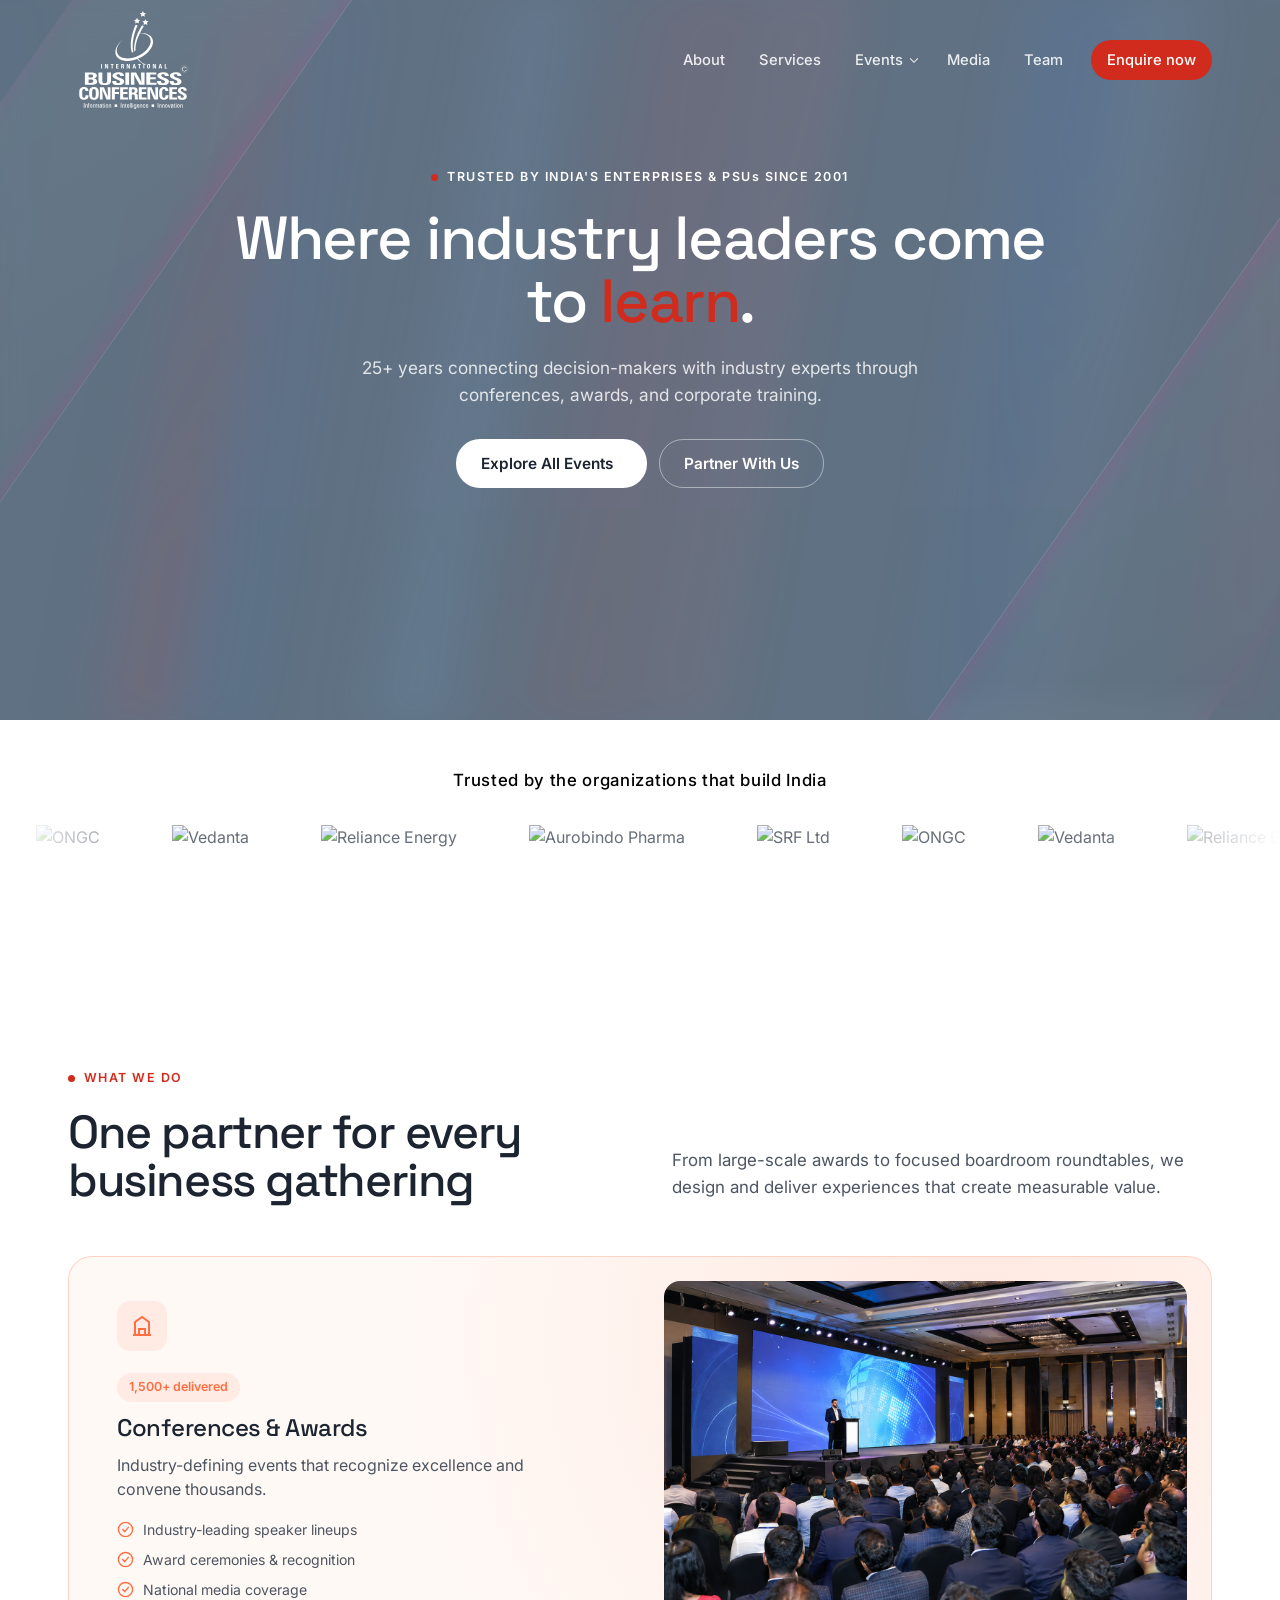
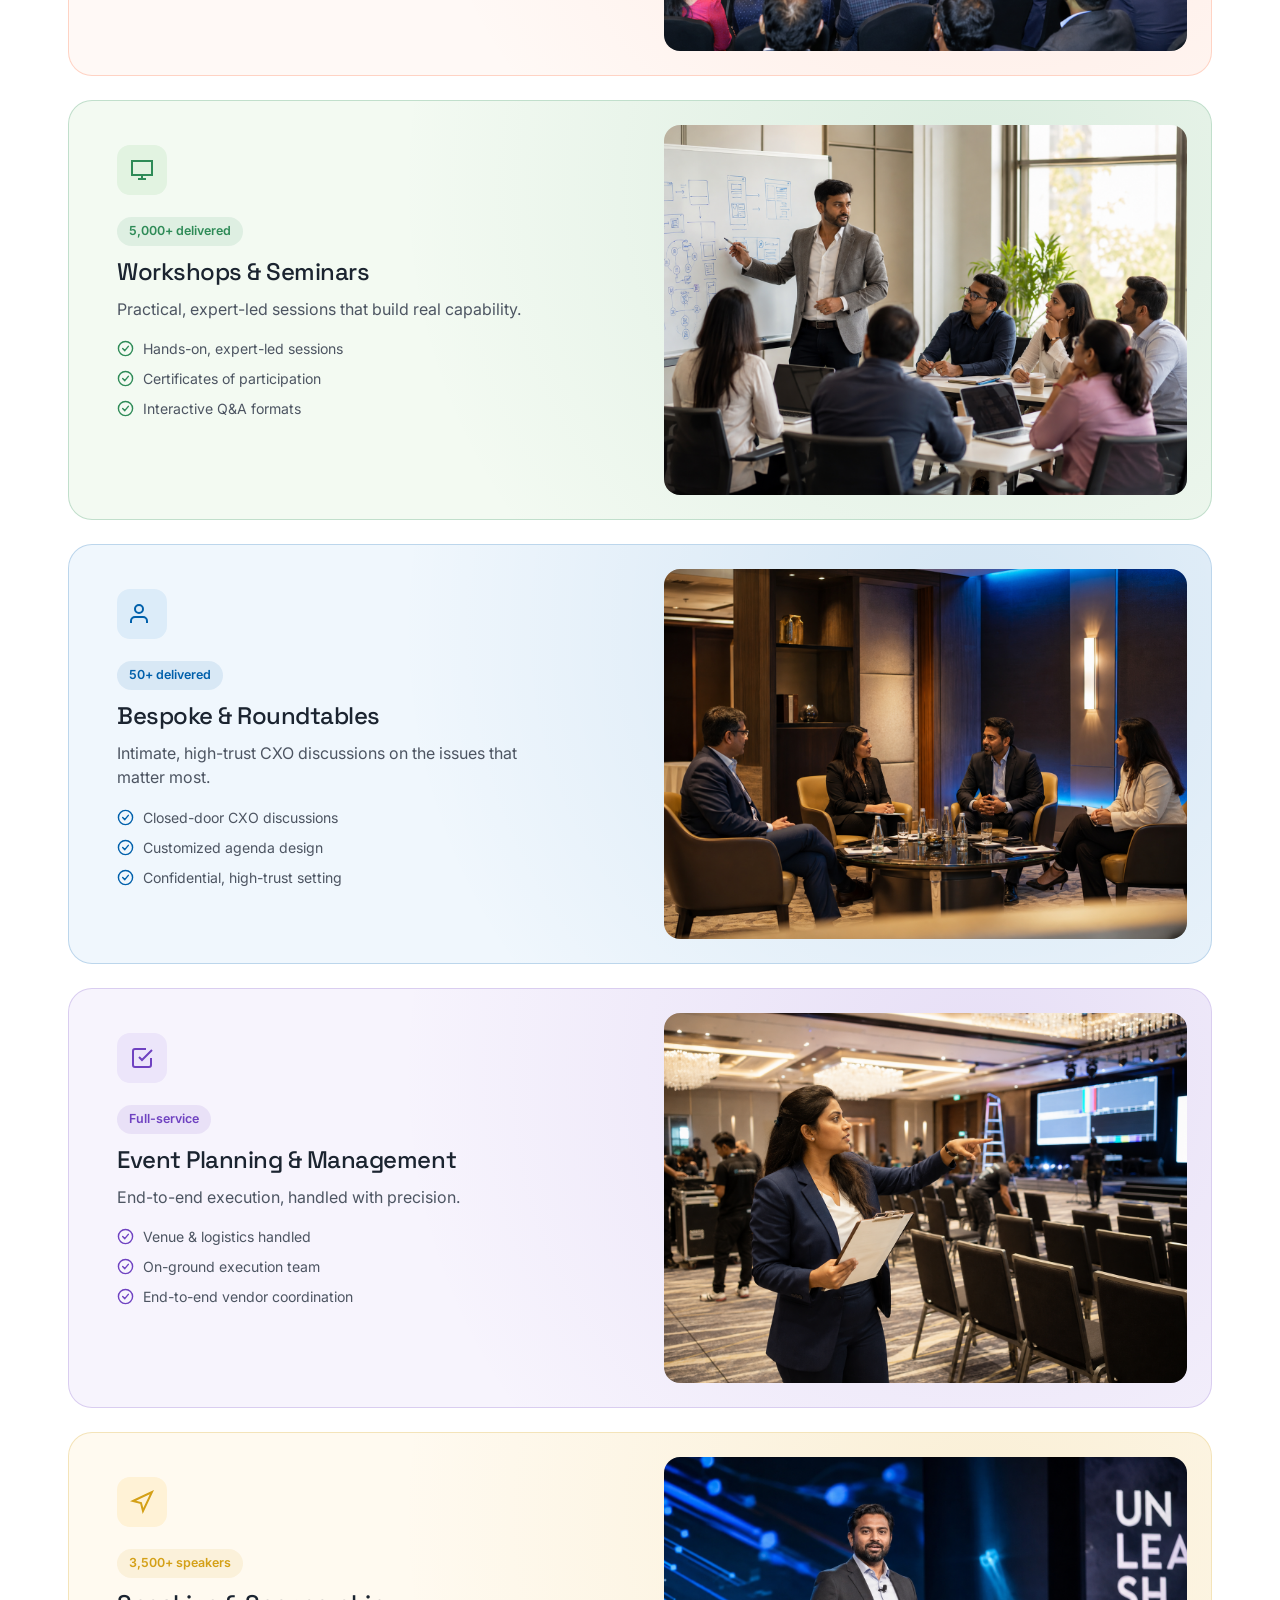
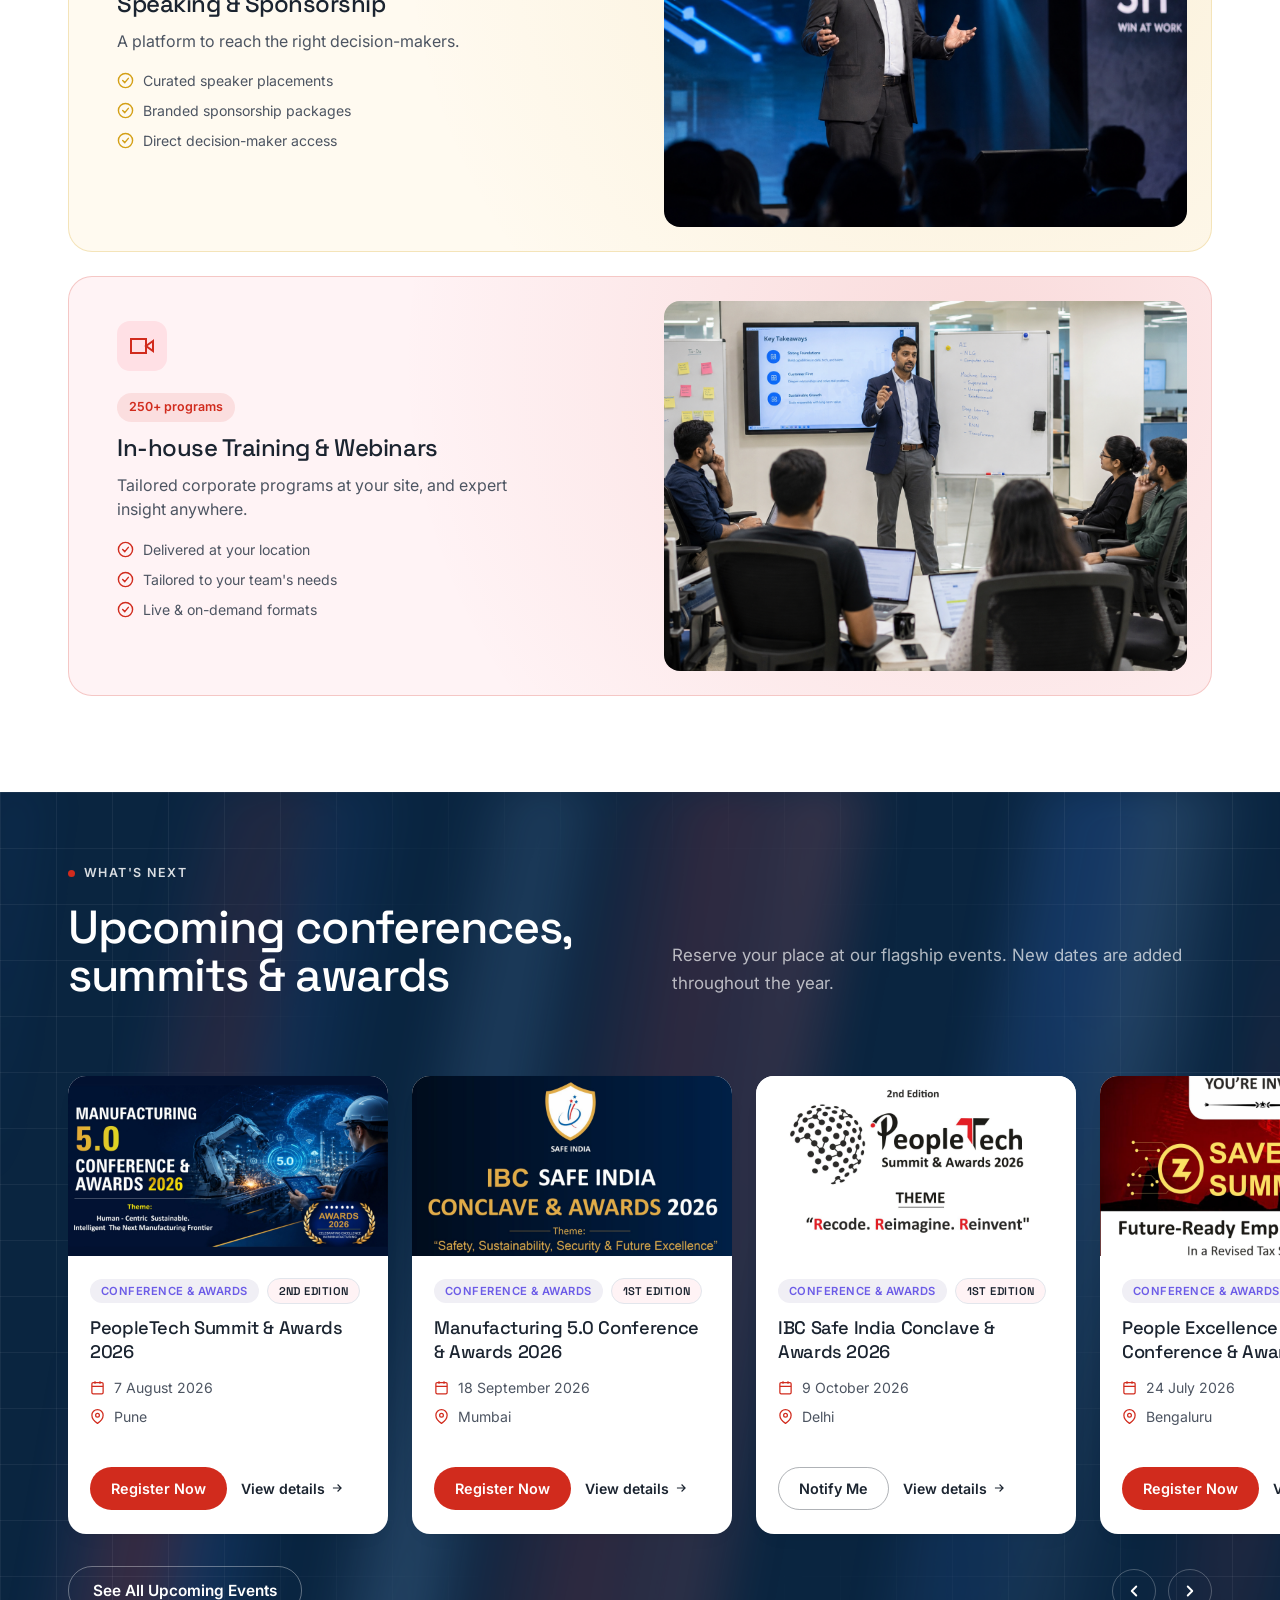
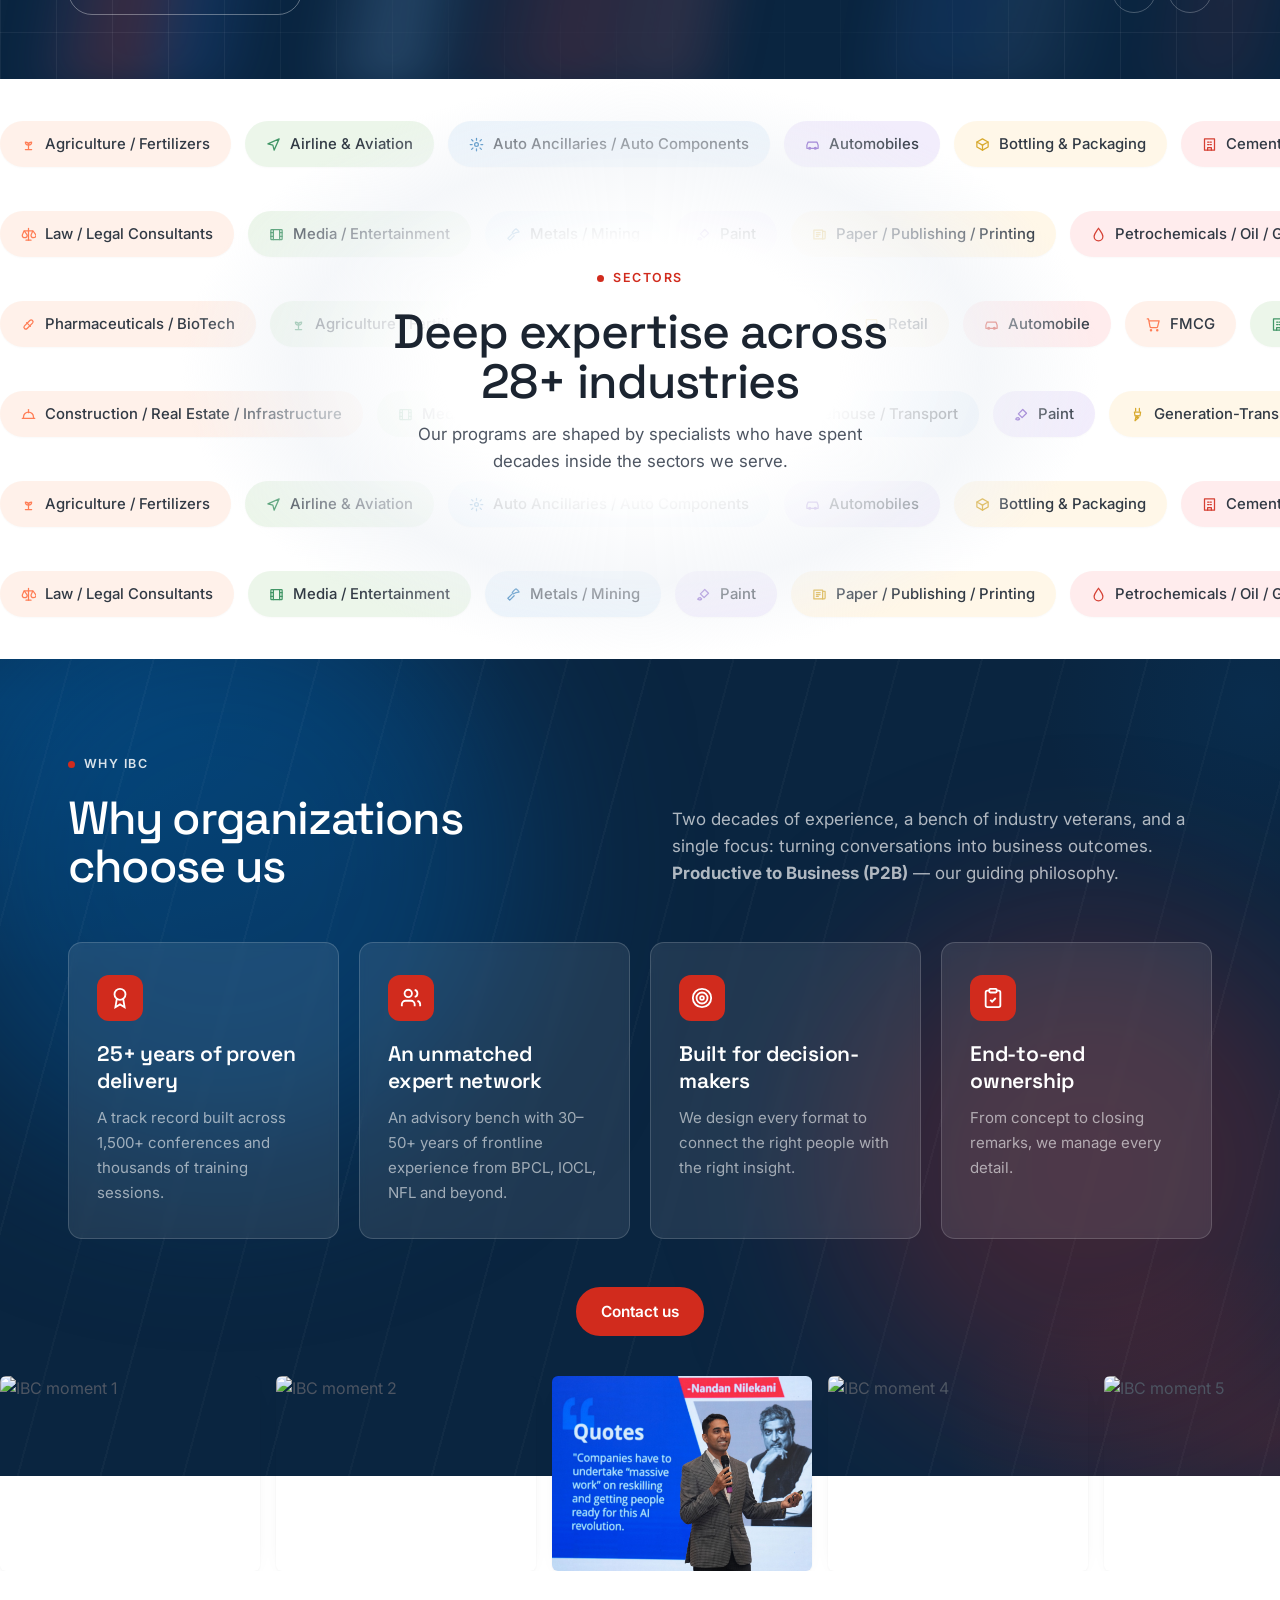
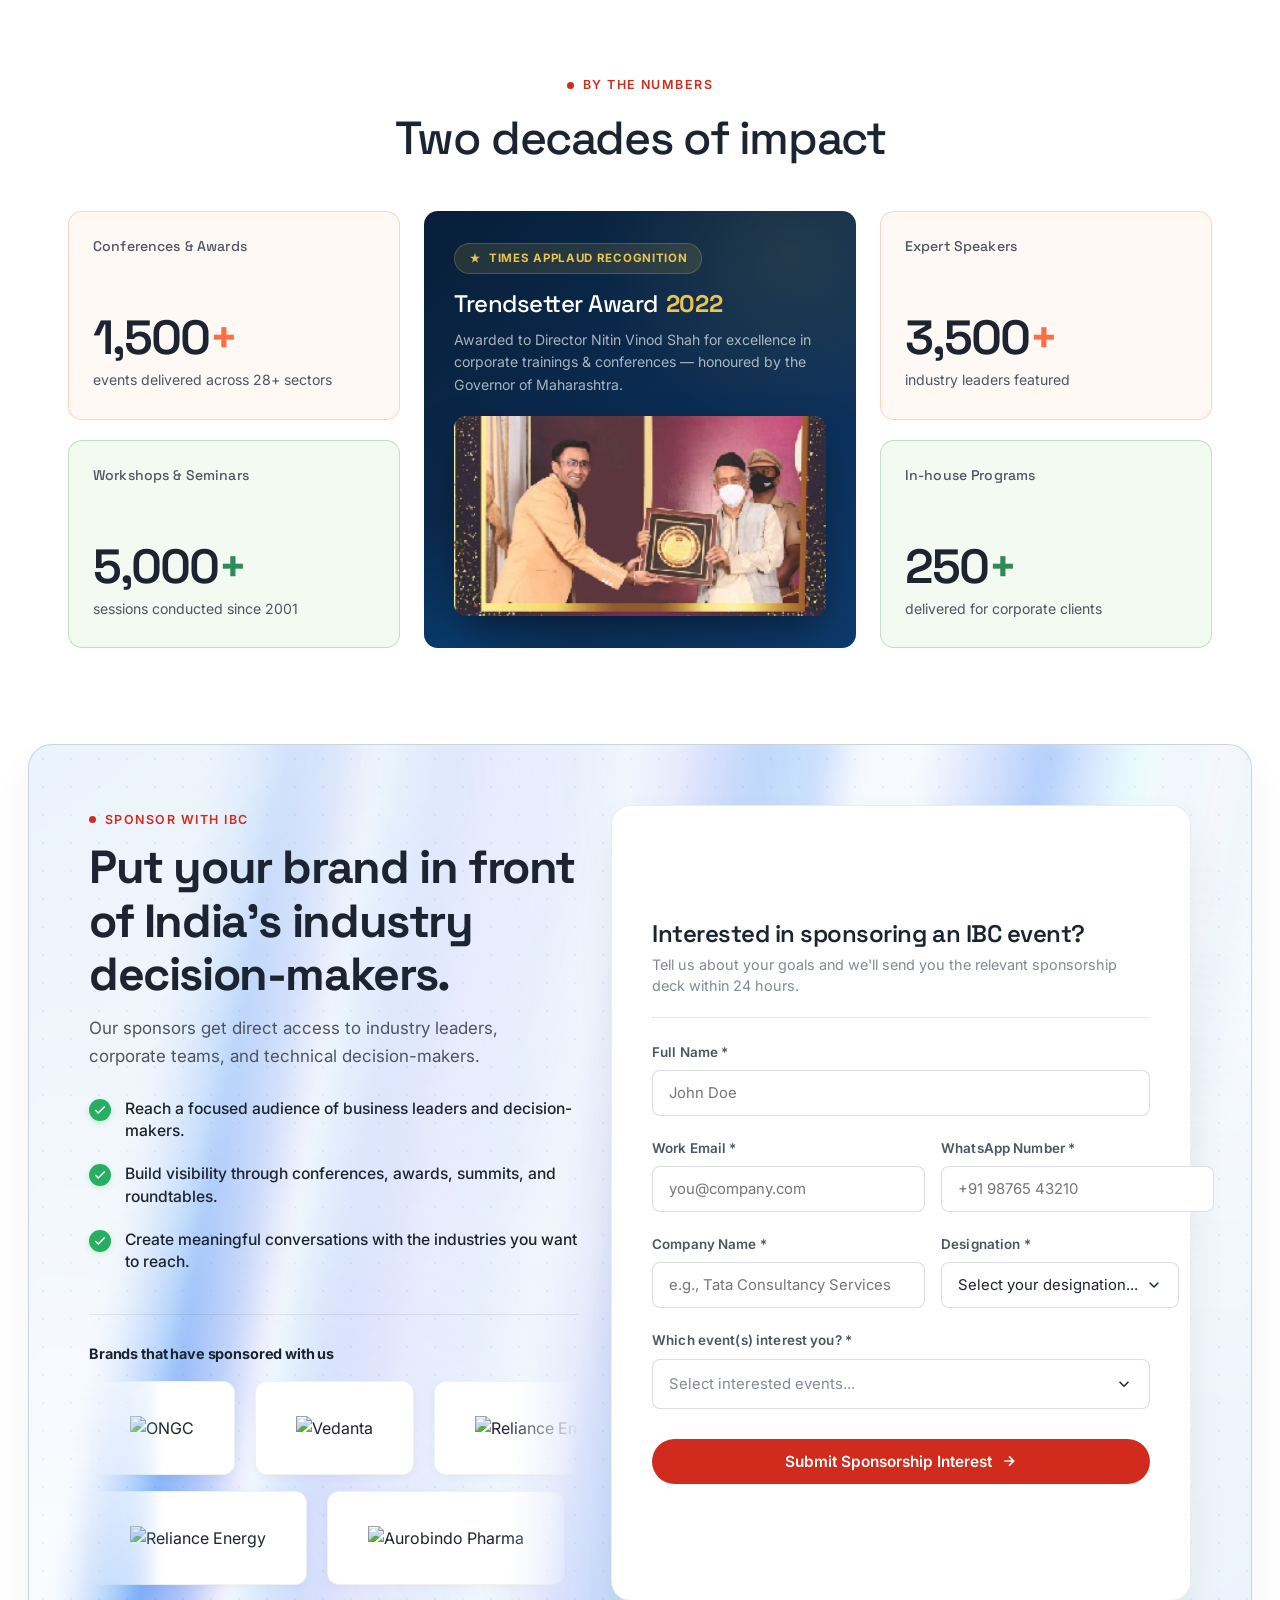
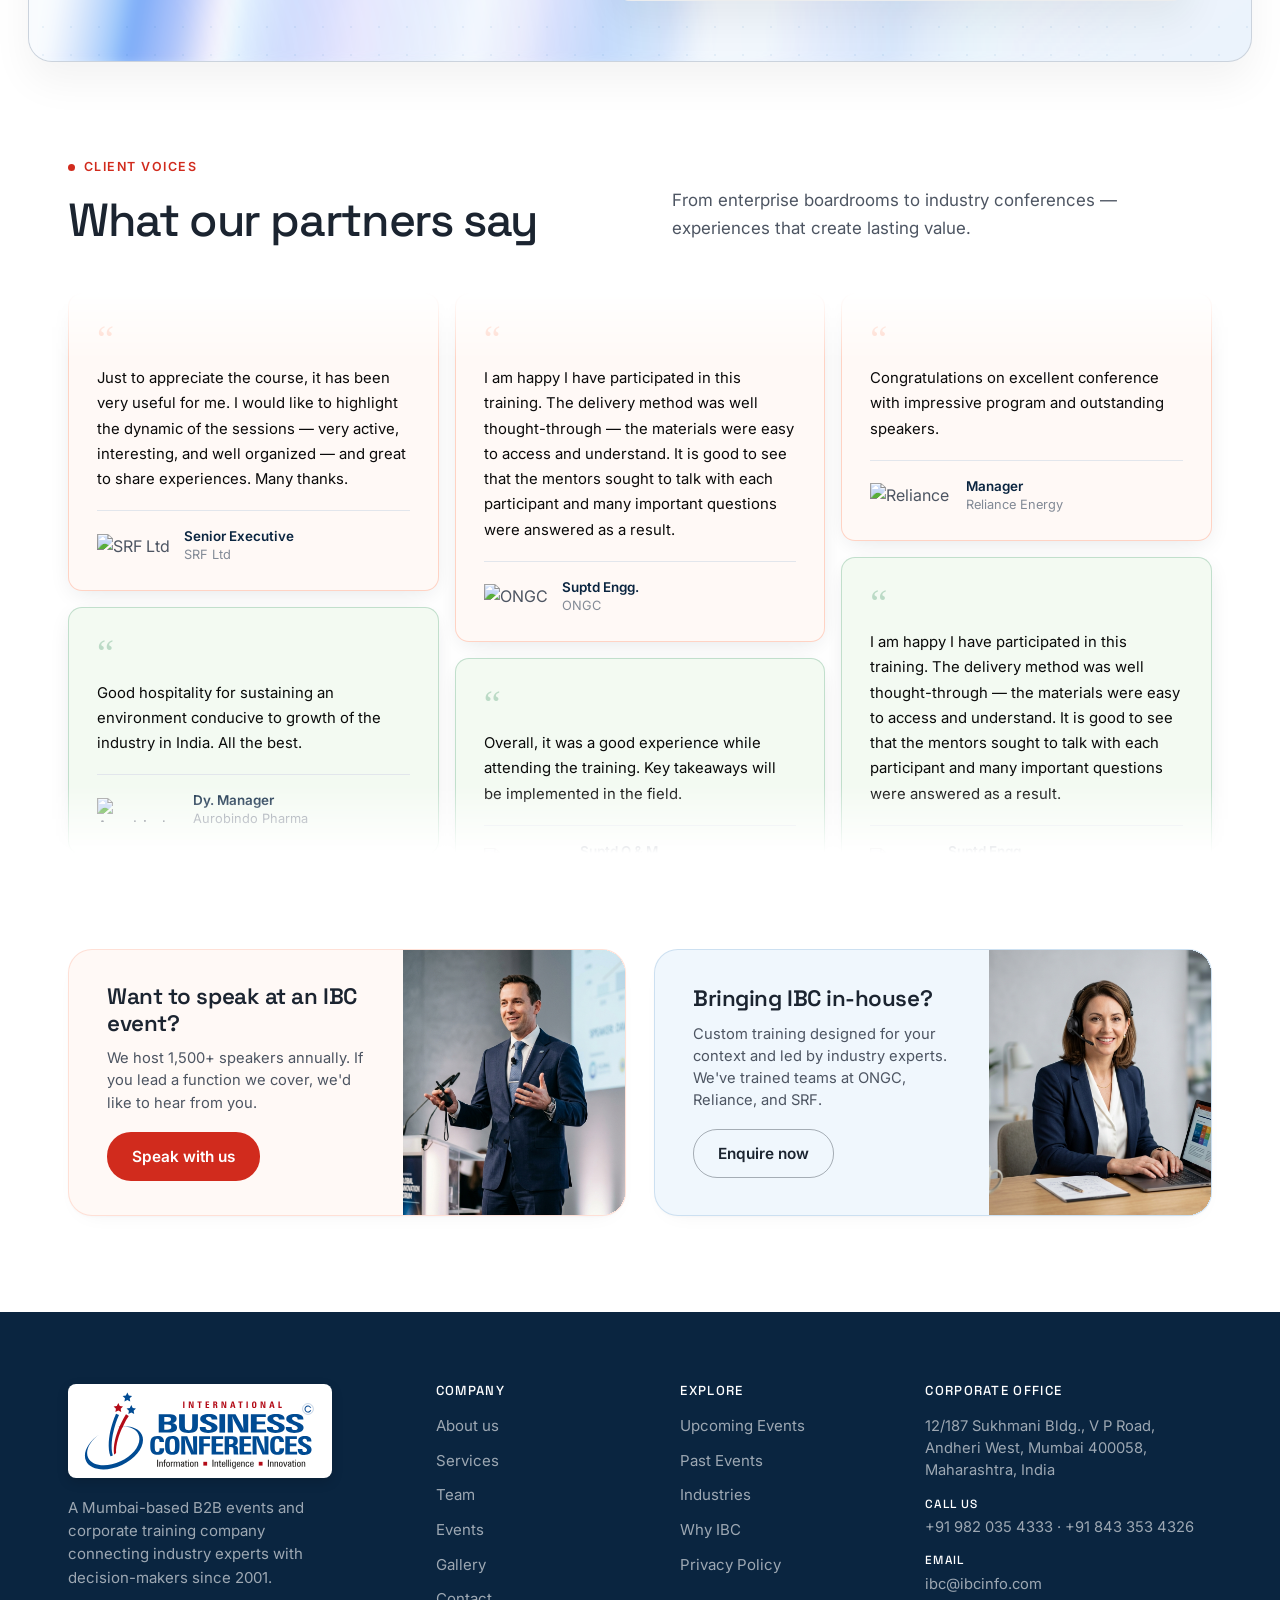
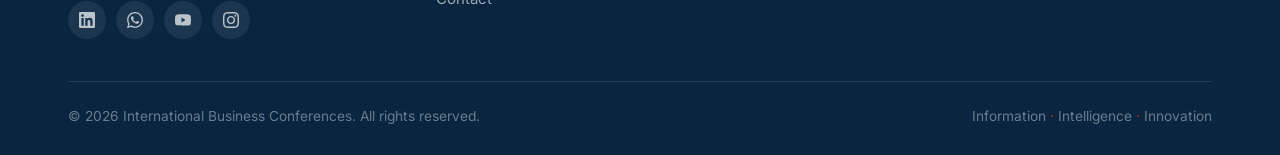
==== commit 4c2ad531: "Event detail v2: modular state-aware sections + supporting assets Adds v2 event-detail sections (the" ====
--- a/index.html
+++ b/index.html
@@ -52,45 +52,7 @@
   .btn-ghost:hover{background:rgba(255,255,255,.12);border-color:#fff}
   .center-cta{text-align:center;margin-top:48px}
 
-  .topbar{position:fixed;top:0;left:0;right:0;z-index:60;padding:16px 0 0;transition:padding .35s ease}
-  .topbar.scrolled{padding:14px 0 0}
-  .bar-shell{max-width:1200px;margin:0 auto;padding:0 28px;border-radius:20px;border:1px solid transparent;background:transparent;transition:background .35s ease,border-color .35s ease,box-shadow .35s ease,max-width .35s ease}
-  .topbar.scrolled .bar-shell{max-width:1080px;background:var(--paper);border-color:var(--line);box-shadow:0 4px 20px -6px rgba(20,30,45,.14)}
-  .bar{display:flex;align-items:center;justify-content:space-between;gap:20px;height:84px;transition:height .35s ease}
-  .topbar.scrolled .bar{height:78px}
-  .logo{display:flex;align-items:center}
-  .logo img{height:60px;width:auto;display:block;transition:height .35s ease}
-  .topbar.scrolled .logo img{height:48px}
-  .logo .logo-white{display:block}
-  .logo .logo-color{display:none}
-  .topbar.scrolled .logo .logo-white{display:none}
-  .topbar.scrolled .logo .logo-color{display:block}
-  .navlinks{display:flex;align-items:center;gap:2px}
-  .navlinks a{font-size:.92rem;font-weight:500;color:rgba(255,255,255,.88);padding:9px 16px;border-radius:var(--r-pill);transition:background .16s,color .35s}
-  .navlinks a:hover{background:rgba(255,255,255,.12);color:#fff}
-  .navlinks a.active{color:#fff}
-  .topbar.scrolled .navlinks a{color:var(--carbon)}
-  .topbar.scrolled .navlinks a:not(.btn-cta):hover{background:rgba(10,30,50,.07);color:var(--carbon)}
-  .topbar.scrolled .navlinks a.active{color:var(--red)}
-  .navlinks a.btn-cta{position:relative;overflow:hidden;background:var(--red);color:#fff;margin-left:10px}
-  .navlinks a.btn-cta:hover{background:var(--red-dark)}
-  .topbar.scrolled .navlinks a.btn-cta{color:#fff}
-  .topbar.scrolled .navlinks a.btn-cta:hover{background:var(--red-dark);color:#fff}
-  .navlinks a.btn-cta::before{content:"";position:absolute;top:0;left:-80%;width:55%;height:100%;z-index:2;background:linear-gradient(90deg,transparent,rgba(255,255,255,.28),transparent);transform:skewX(-18deg);transition:left .55s ease;pointer-events:none}
-  .navlinks a.btn-cta:hover::before{left:130%}
-  .menu-btn{display:none;background:transparent;border:1px solid rgba(255,255,255,.3);border-radius:50%;width:44px;height:44px;cursor:pointer;flex-direction:column;gap:5px;align-items:center;justify-content:center;flex-shrink:0;z-index:61;position:relative;transition:background .35s,border-color .35s}
-  .menu-btn span{width:18px;height:2px;background:#fff;border-radius:2px;transition:transform .25s ease,opacity .25s ease,background .35s ease}
-  .topbar.scrolled .menu-btn{background:var(--paper);border-color:var(--line)}
-  .topbar.scrolled .menu-btn span{background:var(--carbon)}
-  .menu-btn.active span:nth-child(1){transform:translateY(3.5px) rotate(45deg)}
-  .menu-btn.active span:nth-child(2){opacity:0}
-  .menu-btn.active span:nth-child(3){transform:translateY(-3.5px) rotate(-45deg)}
-  .mobile-drawer{display:none;position:fixed;inset:0;z-index:59;background:rgba(255,255,255,.97);backdrop-filter:blur(12px);flex-direction:column;justify-content:space-between;padding:108px 28px 40px;opacity:0;transform:scale(.96);transition:opacity .25s ease,transform .25s ease}
-  .mobile-drawer.open{display:flex}
-  .mobile-drawer.show{opacity:1;transform:scale(1)}
-  .mobile-links{display:flex;flex-direction:column}
-  .mobile-links a{font-size:1.15rem;font-weight:500;color:var(--carbon);padding:16px 4px;border-bottom:1px solid var(--line)}
-  .mobile-drawer .btn{width:100%;justify-content:center}
+
 
   .hero{position:relative;padding:0}
   .hero-split{position:relative;overflow:hidden;min-height:780px;display:flex;align-items:center;background:var(--navy)}
@@ -959,7 +921,7 @@
   .f-bottom{display:flex;justify-content:space-between;align-items:center;padding-top:24px;font-size:.86rem;color:rgba(255,255,255,.4);flex-wrap:wrap;gap:10px}
   .f-bottom .dots span{color:var(--red)}
 
-  .reveal{opacity:0;transform:translateY(20px);transition:opacity .7s ease,transform .7s ease}
+  .reveal{opacity:1;transform:none;transition:none}
   .reveal.in{opacity:1;transform:none}
   @media (prefers-reduced-motion:reduce){.reveal{opacity:1;transform:none;transition:none}html{scroll-behavior:auto}}
 
@@ -990,26 +952,10 @@
   .back-to-top svg { width: 22px; height: 22px; stroke: currentColor; stroke-width: 2.5; fill: none; stroke-linecap: round; stroke-linejoin: round; }
 </style>
 <link rel="stylesheet" href="components/transition.css">
+<link rel="stylesheet" href="components/header.css">
 </head>
 <body>
 
-<div class="topbar" id="topbar">
-  <div class="bar-shell"><div class="bar">
-    <a href="#" class="logo" aria-label="International Business Conferences home"><img class="logo-white" src="assets/ibc-logo-white-2.png" alt="International Business Conferences"><img class="logo-color" src="assets/ibc-logo-2.png" alt="International Business Conferences"></a>
-    <nav class="navlinks">
-      <a href="about2.html">About</a><a href="service.html">Services</a><a href="events.html">Events</a>
-      <a href="gallery.html">Media</a><a href="team.html">Team</a><a href="#contact" class="btn-cta">Enquire now</a>
-    </nav>
-    <button class="menu-btn" id="menuBtn" aria-label="Menu" aria-expanded="false"><span></span><span></span><span></span></button>
-  </div></div>
-  <div class="mobile-drawer" id="mobileDrawer">
-    <nav class="mobile-links">
-      <a href="about2.html">About</a><a href="service.html">Services</a><a href="events.html">Events</a>
-      <a href="gallery.html">Media</a><a href="team.html">Team</a>
-    </nav>
-    <a href="#contact" class="btn btn-red">Enquire now</a>
-  </div>
-</div>
 
 <!-- 
 <section class="hero">
@@ -1654,7 +1600,7 @@
         <a href="#" aria-label="Instagram"><svg viewBox="0 0 24 24"><path d="M12 0C8.74 0 8.333.014 7.053.072 5.775.131 4.905.333 4.14.63c-.789.306-1.459.717-2.126 1.384S.935 3.35.63 4.14C.333 4.905.131 5.775.072 7.053.014 8.333 0 8.74 0 12s.014 3.667.072 4.947c.06 1.277.261 2.148.558 2.913.306.788.717 1.459 1.384 2.126.667.666 1.336 1.079 2.126 1.384.766.296 1.636.499 2.913.558C8.333 23.986 8.74 24 12 24s3.667-.014 4.947-.072c1.277-.06 2.148-.262 2.913-.558.788-.306 1.459-.718 2.126-1.384.666-.667 1.079-1.335 1.384-2.126.296-.765.499-1.636.558-2.913.058-1.28.072-1.687.072-4.947s-.014-3.667-.072-4.947c-.06-1.277-.262-2.149-.558-2.913-.306-.789-.718-1.459-1.384-2.126C21.319 1.347 20.651.935 19.86.63c-.765-.297-1.636-.499-2.913-.558C15.667.014 15.26 0 12 0zm0 2.16c3.203 0 3.585.016 4.85.071 1.17.055 1.805.249 2.227.415.562.217.96.477 1.382.896.419.42.679.819.896 1.381.164.422.36 1.057.413 2.227.057 1.266.07 1.646.07 4.85s-.015 3.585-.074 4.85c-.061 1.17-.256 1.805-.421 2.227-.224.562-.479.96-.899 1.382-.419.419-.824.679-1.38.896-.42.164-1.065.36-2.235.413-1.274.057-1.649.07-4.859.07-3.211 0-3.586-.015-4.859-.074-1.171-.061-1.816-.256-2.236-.421-.569-.224-.96-.479-1.379-.899-.421-.419-.69-.824-.9-1.38-.165-.42-.359-1.065-.42-2.235-.045-1.26-.061-1.649-.061-4.844 0-3.196.016-3.586.061-4.861.061-1.17.255-1.814.42-2.234.21-.57.479-.96.9-1.381.419-.419.81-.689 1.379-.898.42-.166 1.051-.361 2.221-.421 1.275-.045 1.65-.06 4.859-.06l.045.03zm0 3.678c-3.405 0-6.162 2.76-6.162 6.162 0 3.405 2.76 6.162 6.162 6.162 3.405 0 6.162-2.76 6.162-6.162 0-3.405-2.76-6.162-6.162-6.162zM12 16c-2.21 0-4-1.79-4-4s1.79-4 4-4 4 1.79 4 4-1.79 4-4 4zm7.846-10.405c0 .795-.646 1.44-1.44 1.44-.795 0-1.44-.646-1.44-1.44 0-.794.646-1.439 1.44-1.439.793-.001 1.44.645 1.44 1.439z"/></svg></a>
       </div>
     </div>
-    <div class="f-col"><h4>Company</h4><a href="about2.html">About us</a><a href="service.html">Services</a><a href="#">Team</a><a href="events.html">Events</a><a href="#">Gallery</a><a href="#contact">Contact</a></div>
+    <div class="f-col"><h4>Company</h4><a href="about2.html">About us</a><a href="service.html">Services</a><a href="#">Team</a><div class="nav-dropdown"><a href="events.html?tab=all">Events</a><div class="nav-dropcontent"><a href="events.html?tab=upcoming">Upcoming events</a><a href="events.html?tab=past">Past events</a></div></div><a href="#">Gallery</a><a href="#contact">Contact</a></div>
     <div class="f-col"><h4>Explore</h4><a href="events.html">Upcoming Events</a><a href="events.html?tab=past">Past Events</a><a href="#industries">Industries</a><a href="#why">Why IBC</a><a href="#">Privacy Policy</a></div>
     <div class="f-col f-contact"><h4>Corporate Office</h4>
       <div>12/187 Sukhmani Bldg., V P Road,<br>Andheri West, Mumbai 400058,<br>Maharashtra, India</div>
@@ -2020,5 +1966,6 @@
     window.scrollTo({top: 0, behavior: 'smooth'});
   });
 </script>
+<script src="components/header.js"></script>
 </body>
 </html>
--- a/components/header.css
+++ b/components/header.css
@@ -0,0 +1,78 @@
+/* --- BACKUP: Island Type Header ---
+.topbar{position:fixed;top:0;left:0;right:0;z-index:60;padding:16px 0 0;transition:padding .35s ease}
+.topbar.scrolled{padding:14px 0 0}
+.bar-shell{max-width:1200px;margin:0 auto;padding:0 28px;border-radius:20px;border:1px solid transparent;background:transparent;transition:background .35s ease,border-color .35s ease,box-shadow .35s ease,max-width .35s ease}
+.topbar.scrolled .bar-shell{max-width:1080px;background:var(--paper);border-color:var(--line);box-shadow:0 4px 20px -6px rgba(20,30,45,.14)}
+.bar{display:flex;align-items:center;justify-content:space-between;gap:20px;height:84px;transition:height .35s ease}
+.topbar.scrolled .bar{height:78px}
+----------------------------------- */
+
+/* --- ACTIVE: Full Width Header --- */
+.topbar {position:fixed; top:0; left:0; right:0; z-index:60; padding:0; background:transparent; border-bottom:1px solid transparent; transition:background .35s ease, border-color .35s ease, box-shadow .35s ease;}
+.topbar.scrolled {background:var(--paper); border-color:var(--line); box-shadow:0 4px 20px -6px rgba(20,30,45,.08);}
+.bar-shell {max-width:1200px; margin:0 auto; padding:0 28px;}
+.bar {display:flex; align-items:center; justify-content:space-between; gap:20px; height:120px; transition:height .35s ease;}
+.topbar.scrolled .bar {height:100px;}
+
+/* Logos (Shared) */
+.logo{display:flex;align-items:center}
+.logo img{height:100px;width:auto;display:block;transition:height .35s ease}
+.topbar.scrolled .logo img{height:90px}
+.logo .logo-white{display:block}
+.logo .logo-color{display:none}
+.topbar.scrolled .logo .logo-white{display:none}
+.topbar.scrolled .logo .logo-color{display:block}
+
+/* Navigation Links */
+.navlinks{display:flex;align-items:center;gap:2px}
+.navlinks a{font-size:.92rem;font-weight:500;color:rgba(255,255,255,.88);padding:9px 16px;border-radius:var(--r-pill);transition:background .16s,color .35s}
+.navlinks a:hover{background:rgba(255,255,255,.12);color:#fff}
+.navlinks a.active{color:#fff}
+.topbar.scrolled .navlinks a{color:var(--carbon)}
+.topbar.scrolled .navlinks a:not(.btn-cta):hover{background:rgba(10,30,50,.07);color:var(--carbon)}
+.topbar.scrolled .navlinks a.active{color:var(--red)}
+
+/* Events Dropdown */
+.navlinks .nav-dropdown { position: relative; display: flex; align-items: center; }
+.navlinks .nav-dropdown > a { position: relative; padding-right: 26px; }
+.navlinks .nav-dropdown > a::after { content: ""; position: absolute; right: 12px; top: 50%; width: 5px; height: 5px; border-right: 1.5px solid currentColor; border-bottom: 1.5px solid currentColor; transform: translateY(-70%) rotate(45deg); transition: transform 0.2s; }
+.navlinks .nav-dropdown:hover > a::after { transform: translateY(-30%) rotate(-135deg); }
+.navlinks .nav-dropcontent { position: absolute; top: 100%; left: 50%; transform: translateX(-50%) translateY(10px); background: var(--paper); box-shadow: 0 10px 30px rgba(0,0,0,0.1); border-radius: 12px; padding: 6px; display: flex; flex-direction: column; min-width: 170px; opacity: 0; visibility: hidden; transition: all 0.25s ease; border: 1px solid var(--line); z-index: 100; }
+.navlinks .nav-dropdown:hover .nav-dropcontent { opacity: 1; visibility: visible; transform: translateX(-50%) translateY(0); }
+.navlinks .nav-dropcontent a { color: var(--carbon) !important; padding: 10px 14px; border-radius: 8px; font-size: .9rem; font-weight: 500; background: transparent !important; transition: background 0.2s, color 0.2s !important; margin: 0; }
+.navlinks .nav-dropcontent a:hover { background: var(--mist) !important; color: var(--red) !important; }
+
+/* Header CTA Button */
+.navlinks a.btn-cta{position:relative;overflow:hidden;background:var(--red);color:#fff;margin-left:10px}
+.navlinks a.btn-cta:hover{background:var(--red-dark)}
+.topbar.scrolled .navlinks a.btn-cta{color:#fff}
+.topbar.scrolled .navlinks a.btn-cta:hover{background:var(--red-dark);color:#fff}
+.navlinks a.btn-cta::before{content:"";position:absolute;top:0;left:-80%;width:55%;height:100%;z-index:2;background:linear-gradient(90deg,transparent,rgba(255,255,255,.28),transparent);transform:skewX(-18deg);transition:left .55s ease;pointer-events:none}
+.navlinks a.btn-cta:hover::before{left:130%}
+
+/* Mobile Menu Button */
+.menu-btn{display:none;background:transparent;border:1px solid rgba(255,255,255,.3);border-radius:50%;width:44px;height:44px;cursor:pointer;flex-direction:column;gap:5px;align-items:center;justify-content:center;flex-shrink:0;z-index:61;position:relative;transition:background .35s,border-color .35s}
+.menu-btn span{width:18px;height:2px;background:#fff;border-radius:2px;transition:transform .25s ease,opacity .25s ease,background .35s ease}
+.topbar.scrolled .menu-btn{background:var(--paper);border-color:var(--line)}
+.topbar.scrolled .menu-btn span{background:var(--carbon)}
+.menu-btn.active span:nth-child(1){transform:translateY(3.5px) rotate(45deg)}
+.menu-btn.active span:nth-child(2){opacity:0}
+.menu-btn.active span:nth-child(3){transform:translateY(-3.5px) rotate(-45deg)}
+
+/* Mobile Drawer */
+.mobile-drawer{display:none;position:fixed;inset:0;z-index:59;background:rgba(255,255,255,.97);backdrop-filter:blur(12px);flex-direction:column;justify-content:space-between;padding:108px 28px 40px;opacity:0;transform:scale(.96);transition:opacity .25s ease,transform .25s ease}
+.mobile-drawer.open{display:flex}
+.mobile-drawer.show{opacity:1;transform:scale(1)}
+.mobile-links{display:flex;flex-direction:column}
+.mobile-links a{font-size:1.15rem;font-weight:500;color:var(--carbon);padding:16px 4px;border-bottom:1px solid var(--line)}
+.mobile-drawer .btn{width:100%;justify-content:center}
+
+@media(max-width:900px){
+  .navlinks{display:none}
+  .menu-btn{display:flex}
+  .bar-shell{padding:0 16px}
+  .bar{height:72px; gap:12px}
+  .topbar.scrolled .bar{height:64px}
+  .logo img{height:44px}
+  .topbar.scrolled .logo img{height:38px}
+}
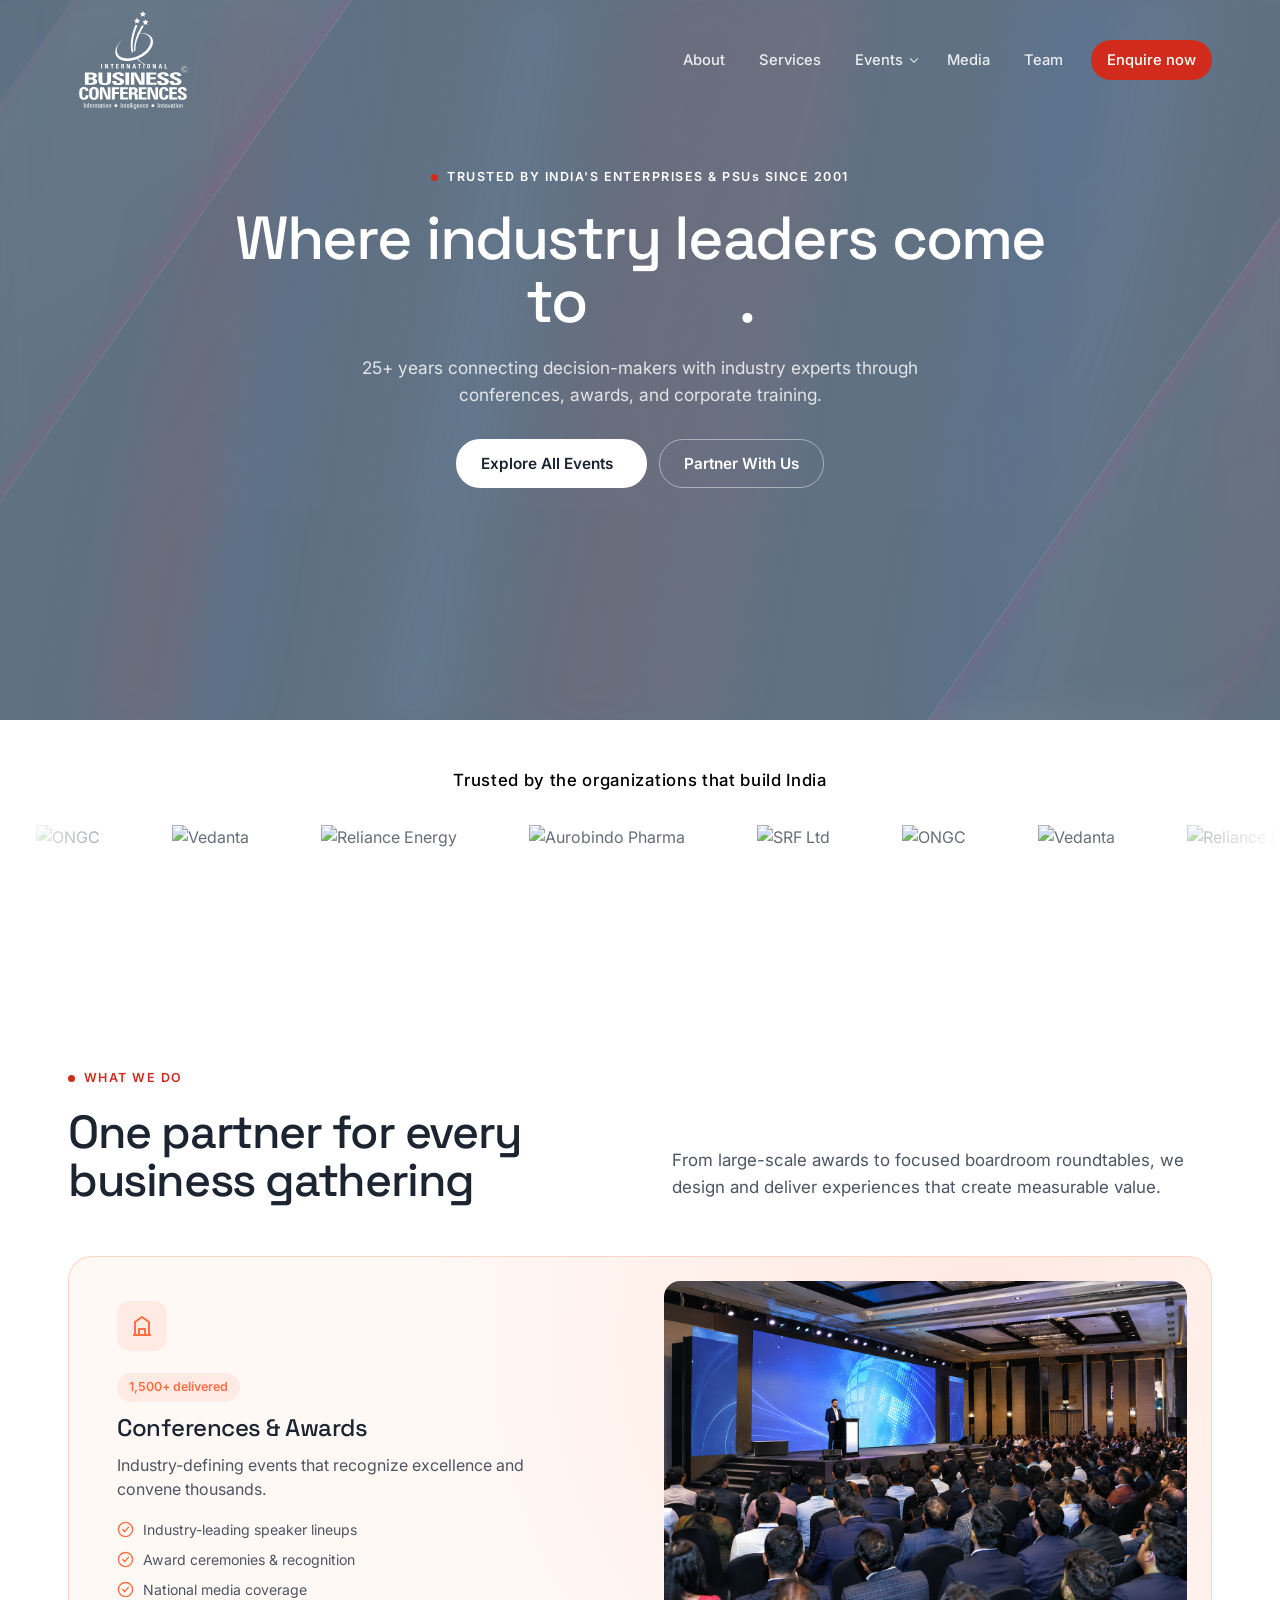
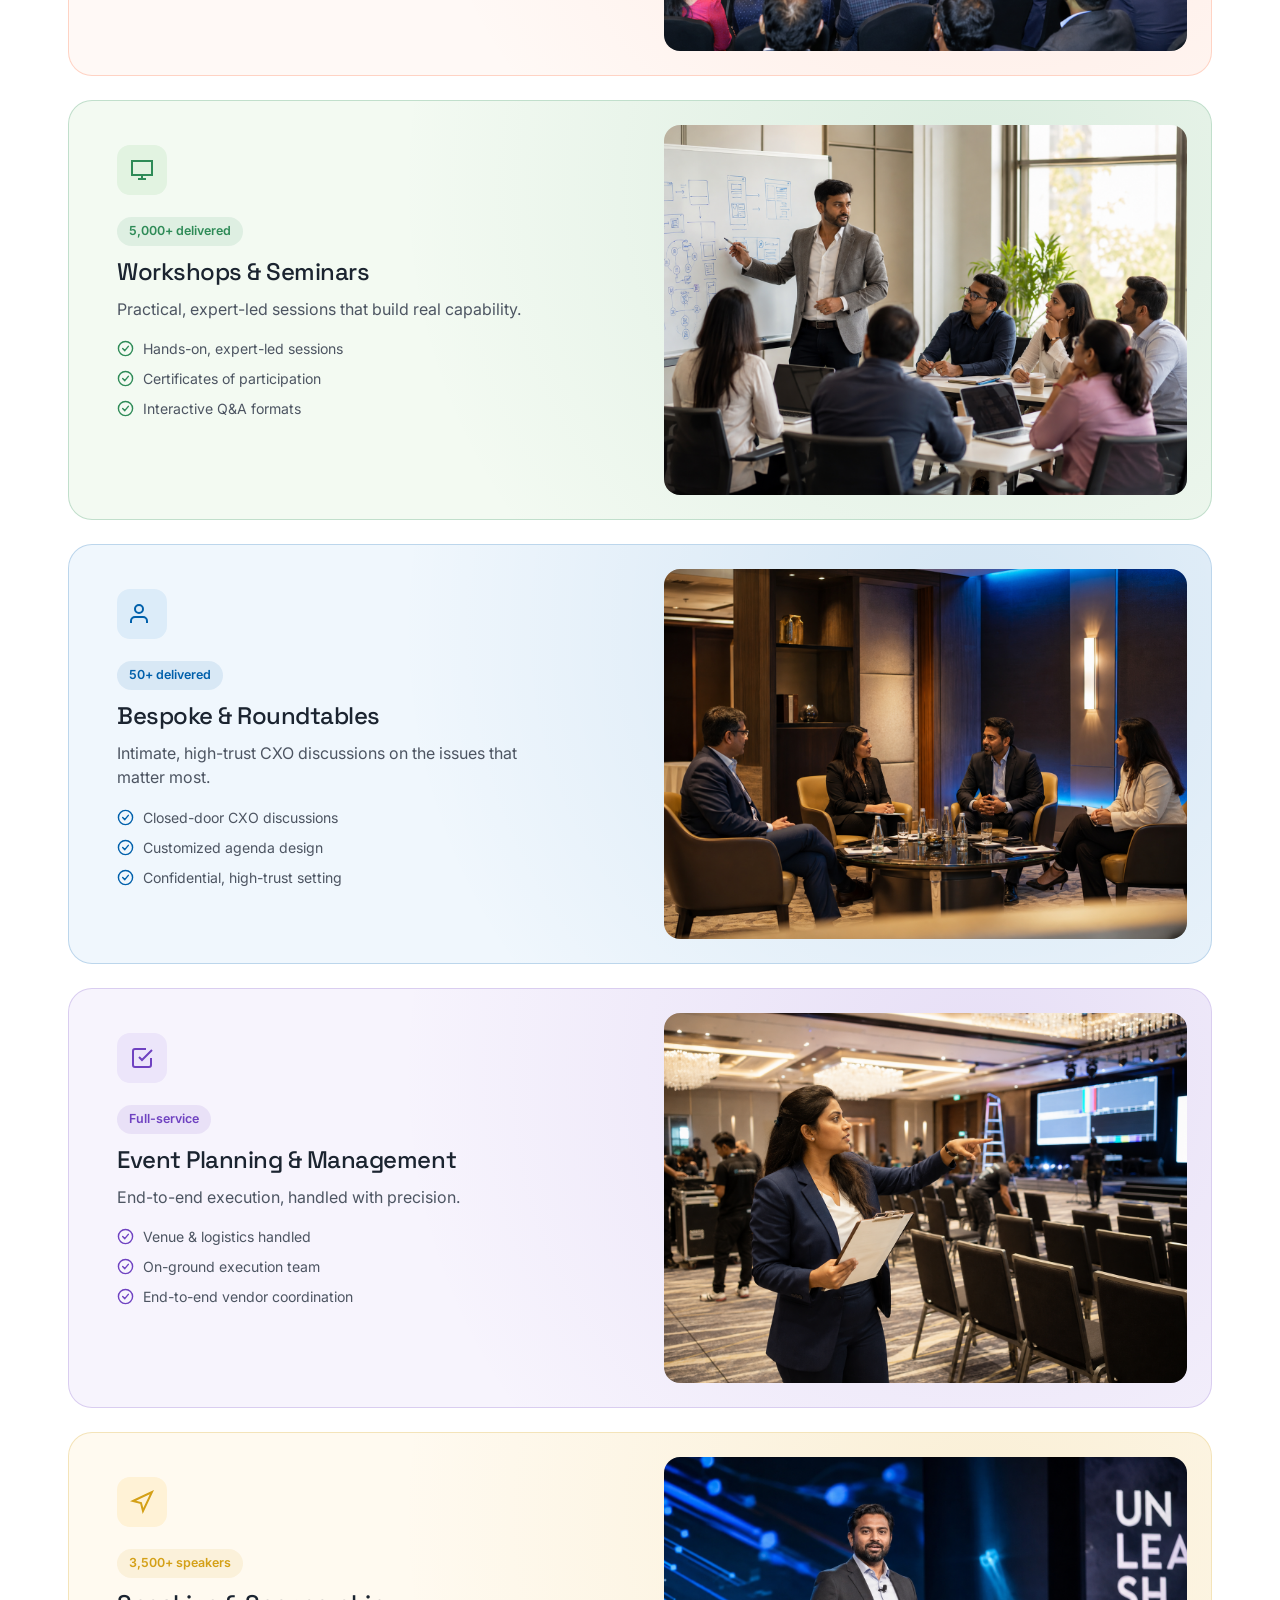
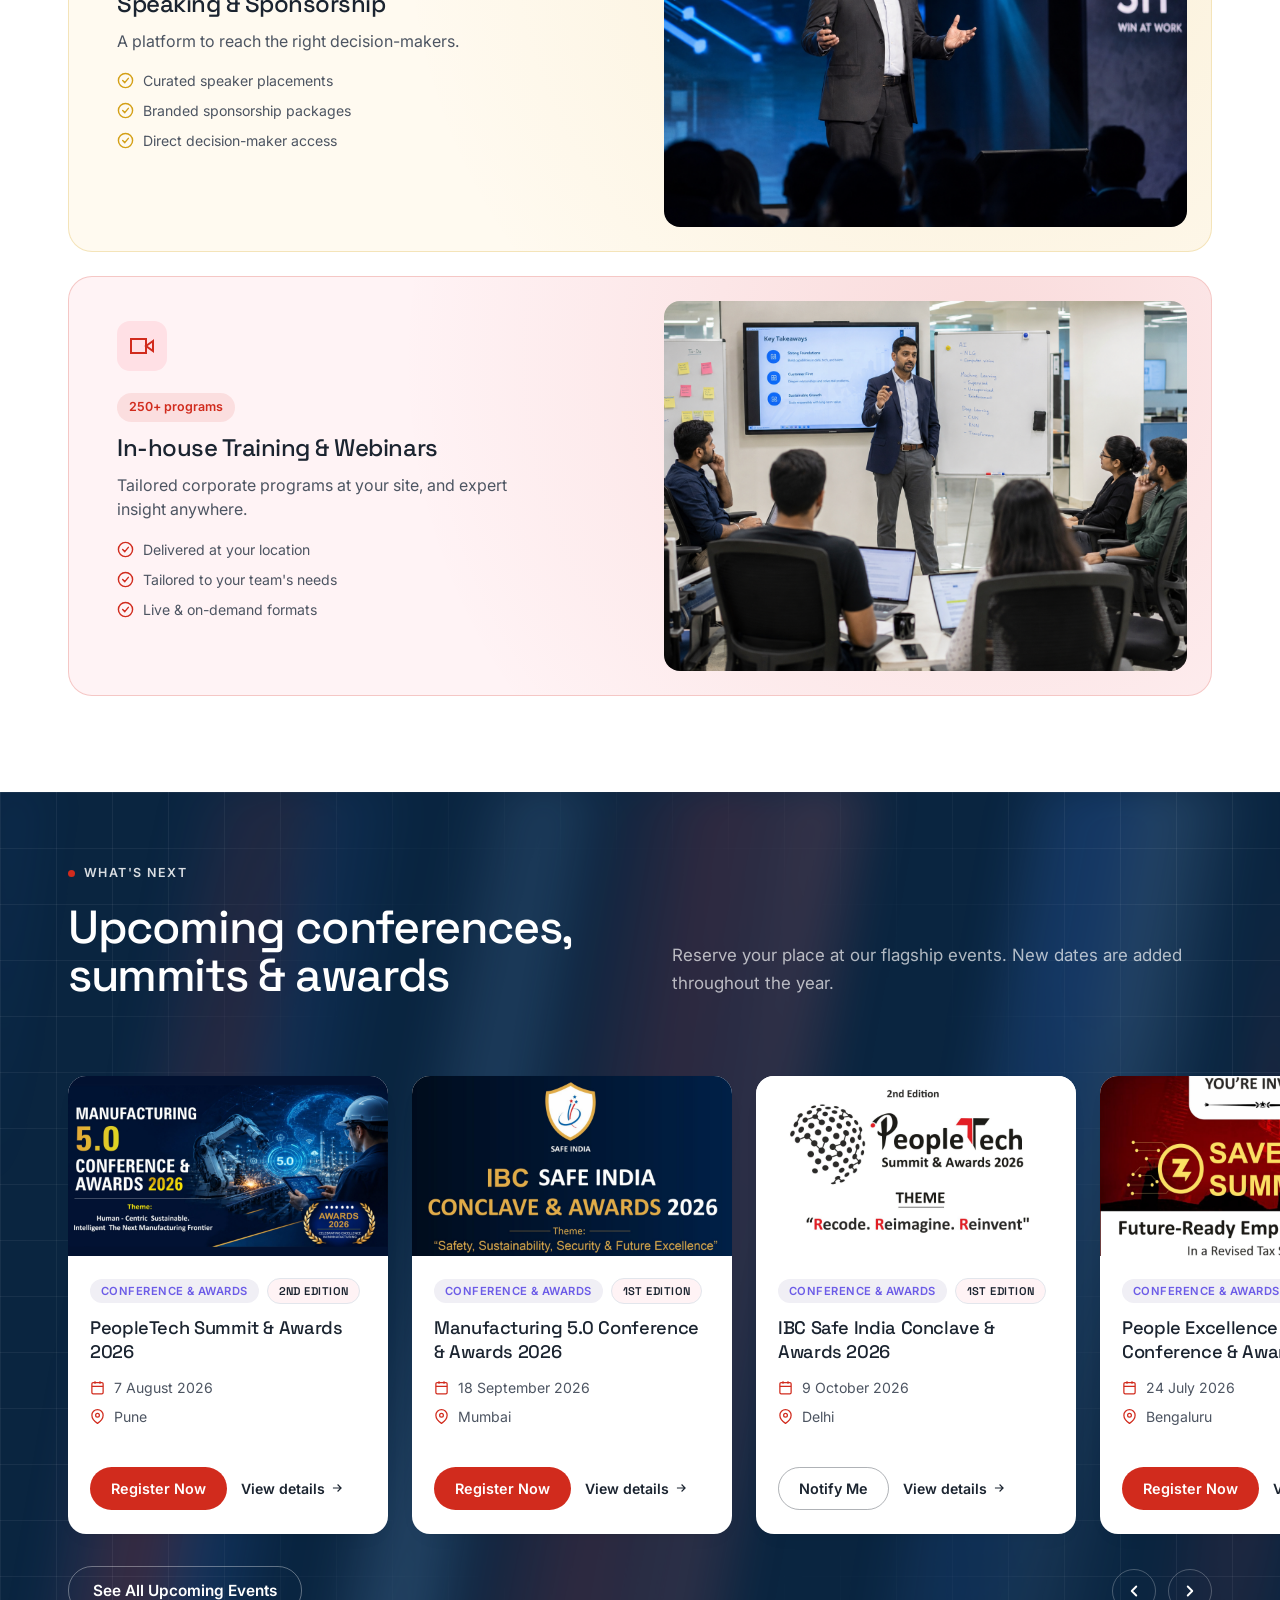
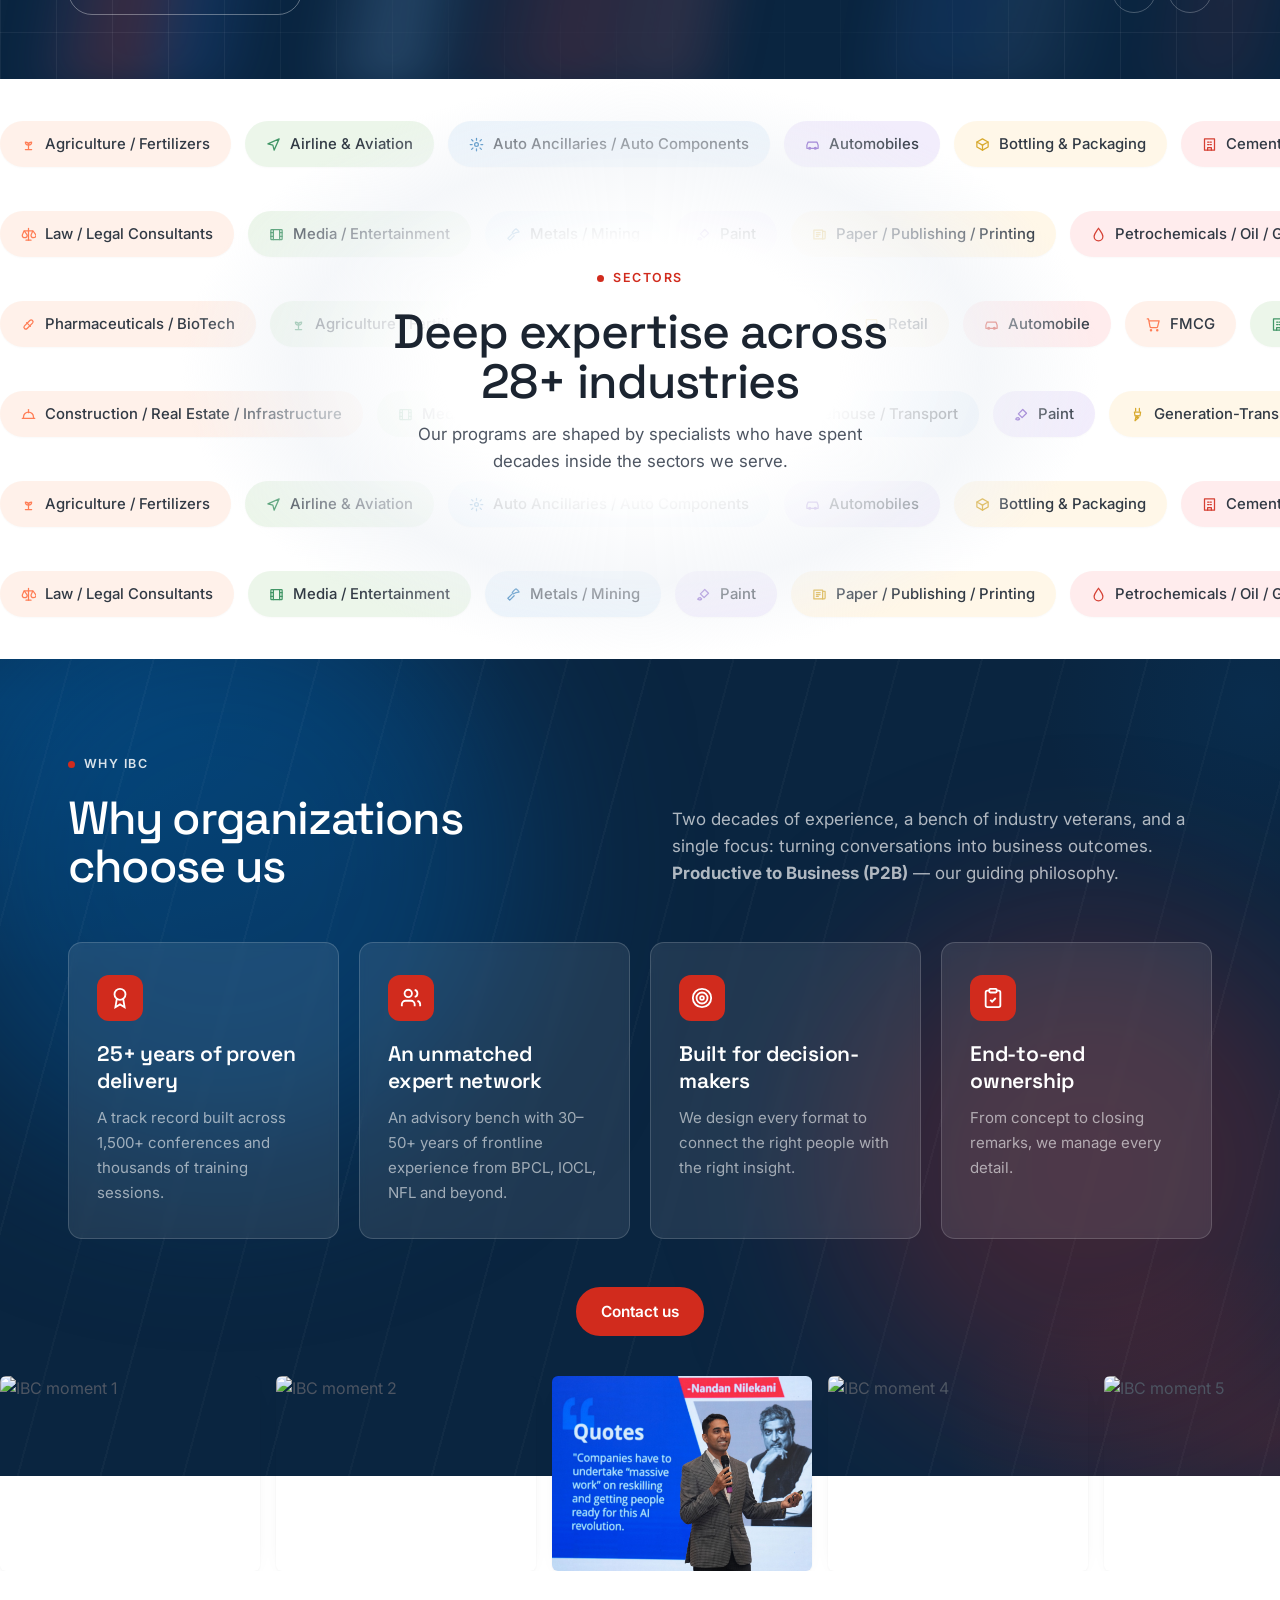
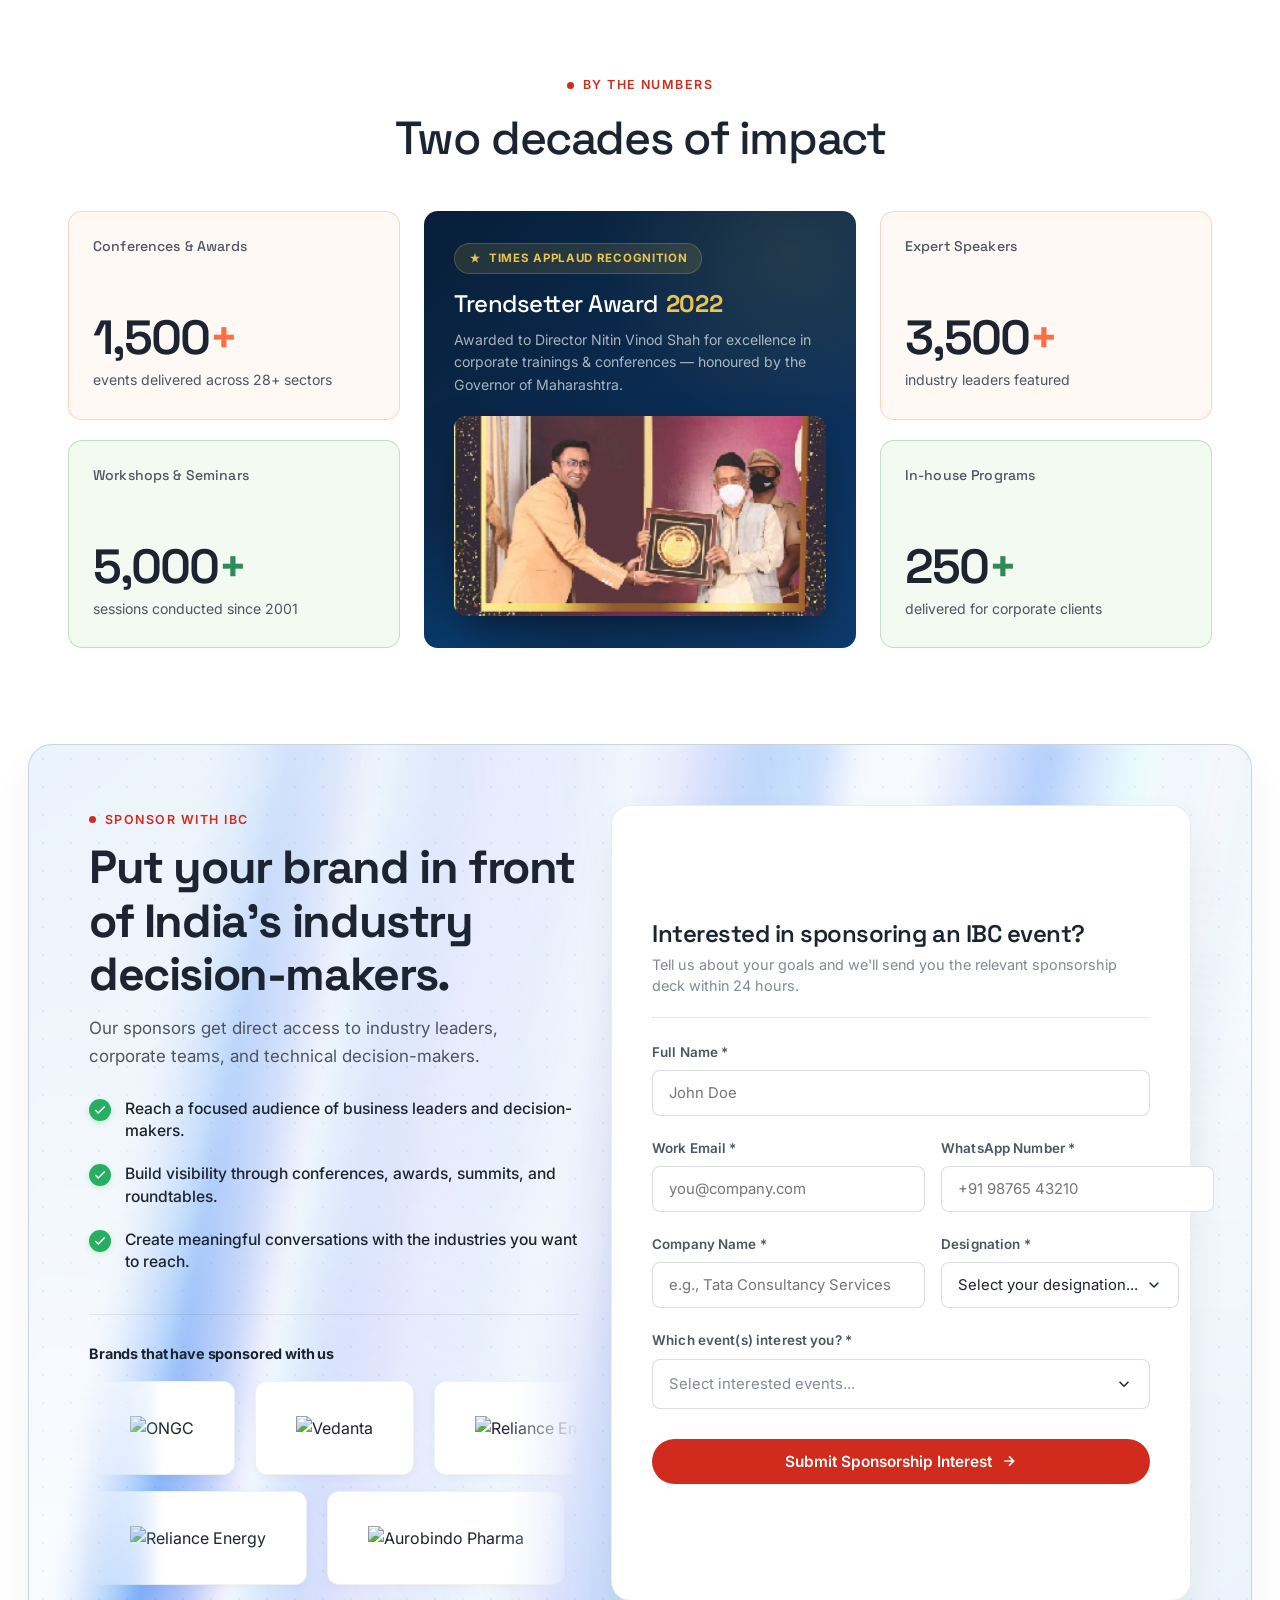
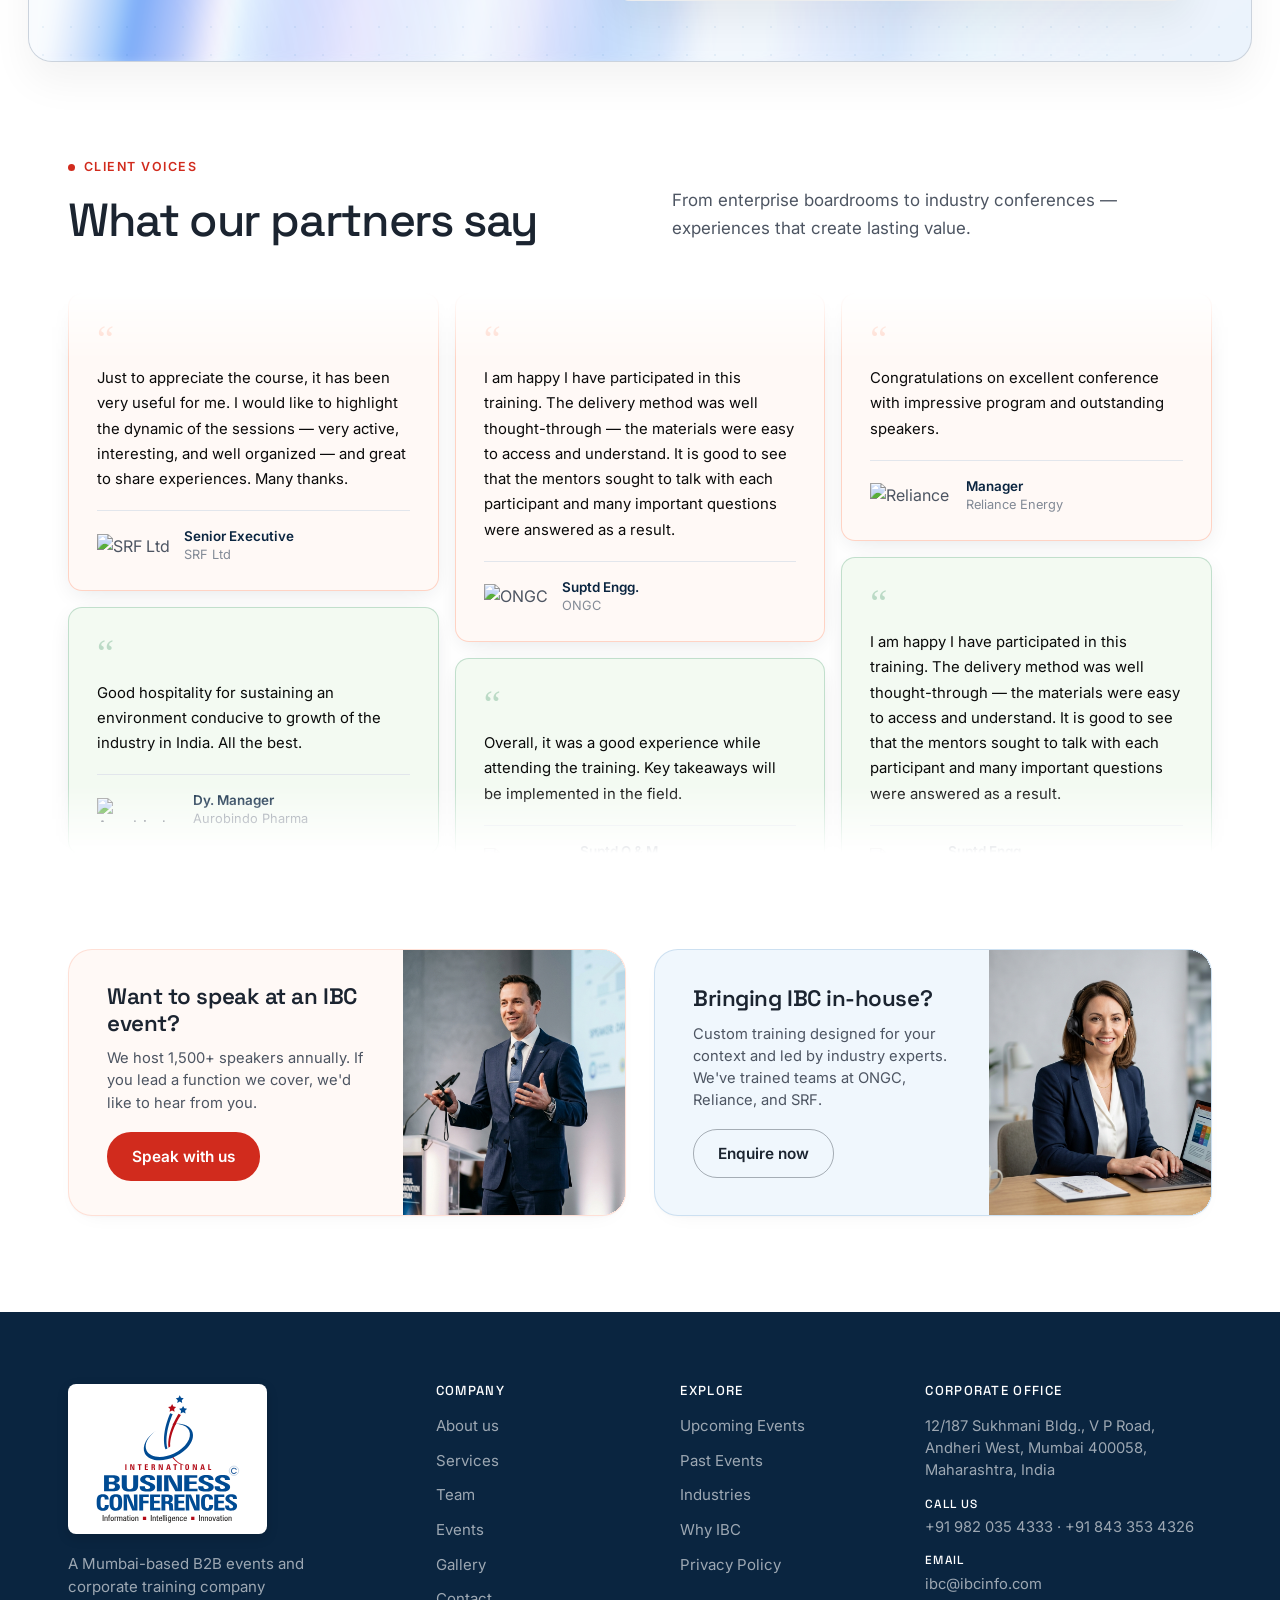
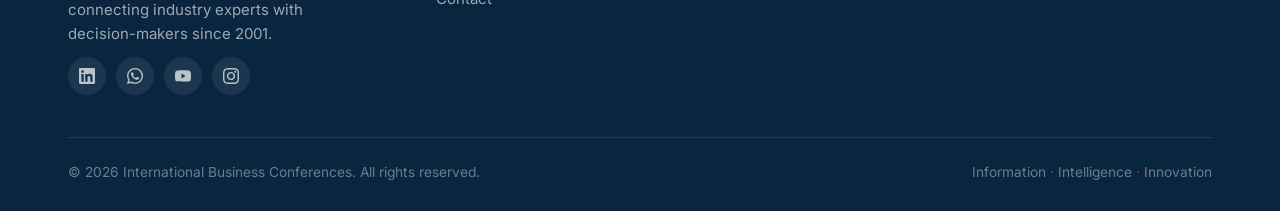
==== commit b44feb1b: "Update footer logo: switch to IBC_Logo_v2.svg, increase size to 130px, remove hardcoded footers, and" ====
--- a/index.html
+++ b/index.html
@@ -10,7 +10,7 @@
 <link rel="stylesheet" href="components/hero.css">
 <link rel="stylesheet" href="components/cta-duo.css">
 <link rel="stylesheet" href="components/card.css">
-<link rel="stylesheet" href="components/footer.css">
+<link rel="stylesheet" href="components/footer-v2.css">
 <style>
   :root{
     --red:#D12B1D; --red-dark:#A8190D;
@@ -909,7 +909,7 @@
 
   footer{background:var(--navy);border-top:none;padding:72px 0 28px;color:rgba(255,255,255,.6)}
   .f-top{display:grid;grid-template-columns:1.6fr 1fr 1fr 1.4fr;gap:40px;padding-bottom:42px;border-bottom:1px solid rgba(255,255,255,.1)}
-  .f-brand .logo img{height:78px}
+  /* .f-brand .logo img height removed for global footer */
   .f-brand p{margin-top:18px;font-size:.94rem;max-width:280px;line-height:1.55}
   .f-col h4{font-family:'Space Grotesk';color:#fff;font-size:.82rem;letter-spacing:.1em;text-transform:uppercase;margin-bottom:18px;font-weight:500}
   .f-col a{display:block;font-size:.94rem;margin-bottom:12px;color:rgba(255,255,255,.6)} .f-col a:hover{color:#fff}
@@ -1581,37 +1581,7 @@
   </div>
 </section>
 
-<footer><div class="wrap">
-  <div class="f-top">
-    <div class="f-brand">
-      <div class="f-logo-toggle-wrap">
-        <a href="#" class="logo logo-colored-patch" id="fLogoColored">
-          <span class="logo-patch"><img src="assets/IBC_Logo.svg" alt="International Business Conferences"></span>
-        </a>
-        <a href="#" class="logo logo-white-clean" id="fLogoWhite" style="display: none;">
-          <img src="assets/IBC_Logo_white.svg" alt="International Business Conferences" style="height: 56px; width: auto;">
-        </a>
-      </div>
-      <p>A Mumbai-based B2B events and corporate training company connecting industry experts with decision-makers since 2001.</p>
-      <div class="f-social">
-        <a href="#" aria-label="LinkedIn"><svg viewBox="0 0 24 24"><path d="M20.447 20.452h-3.554v-5.569c0-1.328-.027-3.037-1.852-3.037-1.853 0-2.136 1.445-2.136 2.939v5.667H9.351V9h3.414v1.561h.046c.477-.9 1.637-1.85 3.37-1.85 3.601 0 4.267 2.37 4.267 5.455v6.286zM5.337 7.433c-1.144 0-2.063-.926-2.063-2.065 0-1.138.92-2.063 2.063-2.063 1.14 0 2.064.925 2.064 2.063 0 1.139-.925 2.065-2.064 2.065zm1.782 13.019H3.555V9h3.564v11.452zM22.225 0H1.771C.792 0 0 .774 0 1.729v20.542C0 23.227.792 24 1.771 24h20.451C23.2 24 24 23.227 24 22.271V1.729C24 .774 23.2 0 22.222 0h.003z"/></svg></a>
-        <a href="#" aria-label="WhatsApp"><svg viewBox="0 0 24 24"><path d="M17.472 14.382c-.297-.149-1.758-.867-2.03-.967-.273-.099-.471-.148-.67.15-.197.297-.767.966-.94 1.164-.173.199-.347.223-.644.075-.297-.15-1.255-.463-2.39-1.475-.883-.788-1.48-1.761-1.653-2.059-.173-.297-.018-.458.13-.606.149-.15.298-.347.446-.521.151-.172.2-.296.3-.495.099-.198.05-.371-.05-.52-.099-.149-.668-1.612-.916-2.207-.242-.579-.487-.5-.668-.51-.173-.008-.371-.01-.57-.01-.198 0-.52.074-.792.372-.272.297-1.04 1.016-1.04 2.479 0 1.462 1.065 2.875 1.213 3.074.149.198 2.096 3.2 5.077 4.487.709.306 1.262.489 1.694.625.712.227 1.36.195 1.871.118.571-.085 1.758-.719 2.006-1.413.248-.694.248-1.289.173-1.413-.074-.124-.272-.198-.57-.347m-5.421 7.403h-.004a9.87 9.87 0 0 1-5.031-1.378l-.361-.214-3.741.982.998-3.648-.235-.374a9.86 9.86 0 0 1-1.51-5.26c.001-5.45 4.436-9.884 9.888-9.884 2.64 0 5.122 1.03 6.988 2.898a9.825 9.825 0 0 1 2.893 6.994c-.003 5.45-4.437 9.884-9.885 9.884m8.413-18.297A11.815 11.815 0 0 0 12.05 0C5.495 0 .16 5.335.157 11.892c0 2.096.547 4.142 1.588 5.945L.057 24l6.305-1.654a11.882 11.882 0 0 0 5.683 1.448h.005c6.554 0 11.89-5.335 11.893-11.893a11.821 11.821 0 0 0-3.48-8.413"/></svg></a>
-        <a href="#" aria-label="YouTube"><svg viewBox="0 0 24 24"><path d="M23.498 6.186a2.997 2.997 0 0 0-2.108-2.118C19.692 3.5 12 3.5 12 3.5s-7.692 0-9.39.568A2.997 2.997 0 0 0 .502 6.186 31.298 31.298 0 0 0 0 12a31.298 31.298 0 0 0 .502 5.814 2.997 2.997 0 0 0 2.108 2.118C4.308 20.5 12 20.5 12 20.5s7.692 0 9.39-.568a2.997 2.997 0 0 0 2.108-2.118A31.298 31.298 0 0 0 24 12a31.298 31.298 0 0 0-.502-5.814zM9.75 15.568V8.432L15.818 12 9.75 15.568z"/></svg></a>
-        <a href="#" aria-label="Instagram"><svg viewBox="0 0 24 24"><path d="M12 0C8.74 0 8.333.014 7.053.072 5.775.131 4.905.333 4.14.63c-.789.306-1.459.717-2.126 1.384S.935 3.35.63 4.14C.333 4.905.131 5.775.072 7.053.014 8.333 0 8.74 0 12s.014 3.667.072 4.947c.06 1.277.261 2.148.558 2.913.306.788.717 1.459 1.384 2.126.667.666 1.336 1.079 2.126 1.384.766.296 1.636.499 2.913.558C8.333 23.986 8.74 24 12 24s3.667-.014 4.947-.072c1.277-.06 2.148-.262 2.913-.558.788-.306 1.459-.718 2.126-1.384.666-.667 1.079-1.335 1.384-2.126.296-.765.499-1.636.558-2.913.058-1.28.072-1.687.072-4.947s-.014-3.667-.072-4.947c-.06-1.277-.262-2.149-.558-2.913-.306-.789-.718-1.459-1.384-2.126C21.319 1.347 20.651.935 19.86.63c-.765-.297-1.636-.499-2.913-.558C15.667.014 15.26 0 12 0zm0 2.16c3.203 0 3.585.016 4.85.071 1.17.055 1.805.249 2.227.415.562.217.96.477 1.382.896.419.42.679.819.896 1.381.164.422.36 1.057.413 2.227.057 1.266.07 1.646.07 4.85s-.015 3.585-.074 4.85c-.061 1.17-.256 1.805-.421 2.227-.224.562-.479.96-.899 1.382-.419.419-.824.679-1.38.896-.42.164-1.065.36-2.235.413-1.274.057-1.649.07-4.859.07-3.211 0-3.586-.015-4.859-.074-1.171-.061-1.816-.256-2.236-.421-.569-.224-.96-.479-1.379-.899-.421-.419-.69-.824-.9-1.38-.165-.42-.359-1.065-.42-2.235-.045-1.26-.061-1.649-.061-4.844 0-3.196.016-3.586.061-4.861.061-1.17.255-1.814.42-2.234.21-.57.479-.96.9-1.381.419-.419.81-.689 1.379-.898.42-.166 1.051-.361 2.221-.421 1.275-.045 1.65-.06 4.859-.06l.045.03zm0 3.678c-3.405 0-6.162 2.76-6.162 6.162 0 3.405 2.76 6.162 6.162 6.162 3.405 0 6.162-2.76 6.162-6.162 0-3.405-2.76-6.162-6.162-6.162zM12 16c-2.21 0-4-1.79-4-4s1.79-4 4-4 4 1.79 4 4-1.79 4-4 4zm7.846-10.405c0 .795-.646 1.44-1.44 1.44-.795 0-1.44-.646-1.44-1.44 0-.794.646-1.439 1.44-1.439.793-.001 1.44.645 1.44 1.439z"/></svg></a>
-      </div>
-    </div>
-    <div class="f-col"><h4>Company</h4><a href="about2.html">About us</a><a href="service.html">Services</a><a href="#">Team</a><div class="nav-dropdown"><a href="events.html?tab=all">Events</a><div class="nav-dropcontent"><a href="events.html?tab=upcoming">Upcoming events</a><a href="events.html?tab=past">Past events</a></div></div><a href="#">Gallery</a><a href="#contact">Contact</a></div>
-    <div class="f-col"><h4>Explore</h4><a href="events.html">Upcoming Events</a><a href="events.html?tab=past">Past Events</a><a href="#industries">Industries</a><a href="#why">Why IBC</a><a href="#">Privacy Policy</a></div>
-    <div class="f-col f-contact"><h4>Corporate Office</h4>
-      <div>12/187 Sukhmani Bldg., V P Road,<br>Andheri West, Mumbai 400058,<br>Maharashtra, India</div>
-      <div><b>Call us</b>+91 982 035 4333 · +91 843 353 4326</div>
-      <div><b>Email</b>ibc@ibcinfo.com</div></div>
-  </div>
-  <div class="f-bottom">
-    <span>© 2026 International Business Conferences. All rights reserved.</span>
-    <span class="dots">Information <span>·</span> Intelligence <span>·</span> Innovation</span>
-  </div>
-</div></footer>
+<footer></footer>
 
 <script>
   // Hero kinetic word cycle
@@ -1951,7 +1921,7 @@
     window.updateMultiselectPlaceholder();
   };
 </script>
-<script src="components/footer.js"></script>
+<script src="js%20scripts/footer-v2.js"></script>
 
 <button id="backToTop" class="back-to-top" aria-label="Back to top">
   <svg viewBox="0 0 24 24"><path d="M12 19V5M5 12l7-7 7 7"/></svg>
@@ -1966,6 +1936,6 @@
     window.scrollTo({top: 0, behavior: 'smooth'});
   });
 </script>
-<script src="components/header.js"></script>
+<script src="js%20scripts/header.js"></script>
 </body>
 </html>
--- a/components/footer-v2.css
+++ b/components/footer-v2.css
@@ -0,0 +1,23 @@
+/* ============================================================
+   Shared footer styles — pairs with components/footer.js, which
+   injects the footer markup. Link this on any page that uses
+   footer.js so the footer renders identically everywhere.
+   Depends on design tokens (--navy, --red, --line) defined per page.
+   ============================================================ */
+
+footer{background:var(--navy);border-top:none;padding:72px 0 28px;color:rgba(255,255,255,.6)}
+.f-top{display:grid;grid-template-columns:1.6fr 1fr 1fr 1.4fr;gap:40px;padding-bottom:42px;border-bottom:1px solid rgba(255,255,255,.1)}
+.f-brand .logo-white-clean img{height:78px}
+.f-brand p{margin-top:18px;font-size:.94rem;max-width:280px;line-height:1.55}
+.f-col h4{font-family:'Space Grotesk',sans-serif;color:#fff;font-size:.82rem;letter-spacing:.1em;text-transform:uppercase;margin-bottom:18px;font-weight:500}
+.f-col a{display:block;font-size:.94rem;margin-bottom:12px;color:rgba(255,255,255,.6)} .f-col a:hover{color:#fff}
+.f-contact div{font-size:.92rem;margin-bottom:13px;line-height:1.5}
+.f-contact b{color:#fff;display:block;font-size:.74rem;letter-spacing:.1em;text-transform:uppercase;margin-bottom:4px;font-family:'Space Grotesk',sans-serif;font-weight:500}
+.f-social{display:flex;gap:10px;margin-top:12px}
+.f-social a{width:38px;height:38px;border-radius:50%;background:rgba(255,255,255,.08);display:flex;align-items:center;justify-content:center}
+.f-social a:hover{background:var(--red)} .f-social a:hover svg{fill:#fff} .f-social svg{width:16px;height:16px;fill:rgba(255,255,255,.7);transition:fill .16s}
+.f-bottom{display:flex;justify-content:space-between;align-items:center;padding-top:24px;font-size:.86rem;color:rgba(255,255,255,.4);flex-wrap:wrap;gap:10px}
+.f-bottom .dots span{color:var(--red)}
+
+@media(max-width:920px){ .f-top{grid-template-columns:1fr 1fr} }
+@media(max-width:640px){ .f-top{grid-template-columns:1fr} }
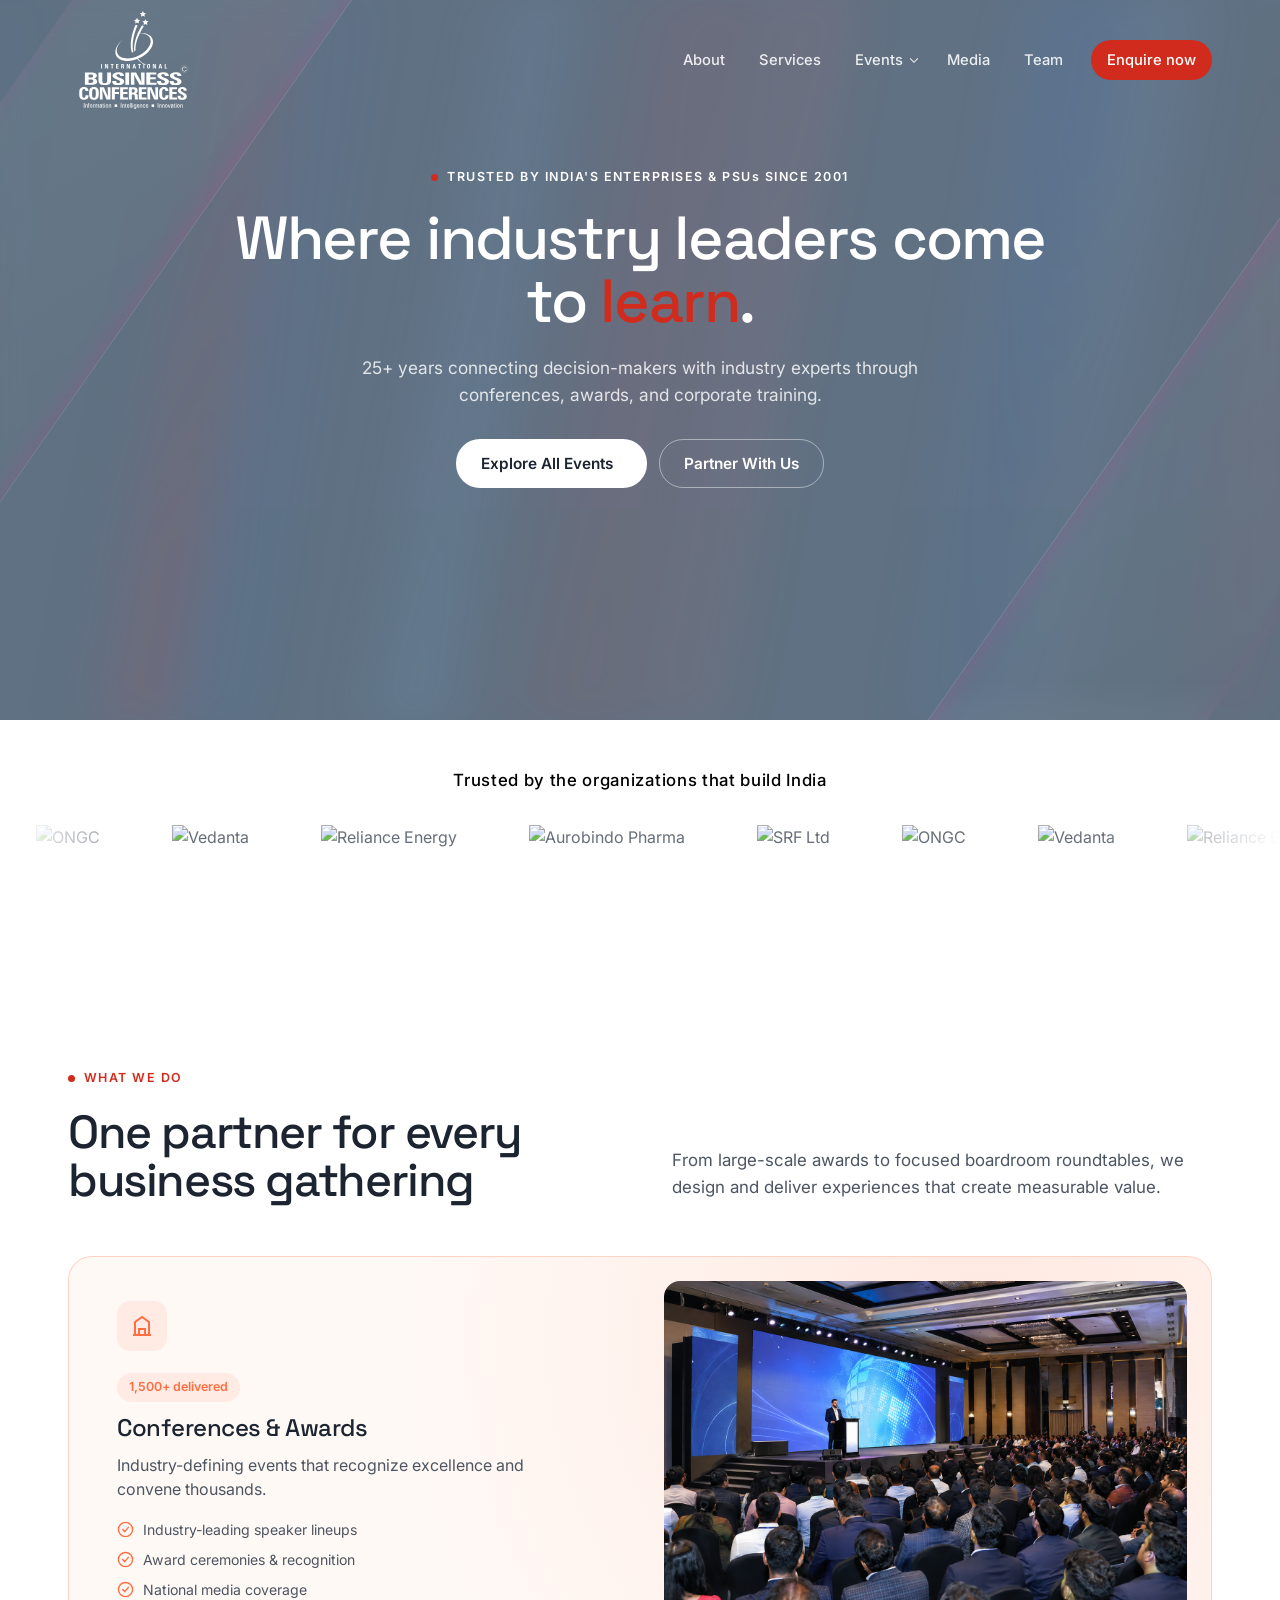
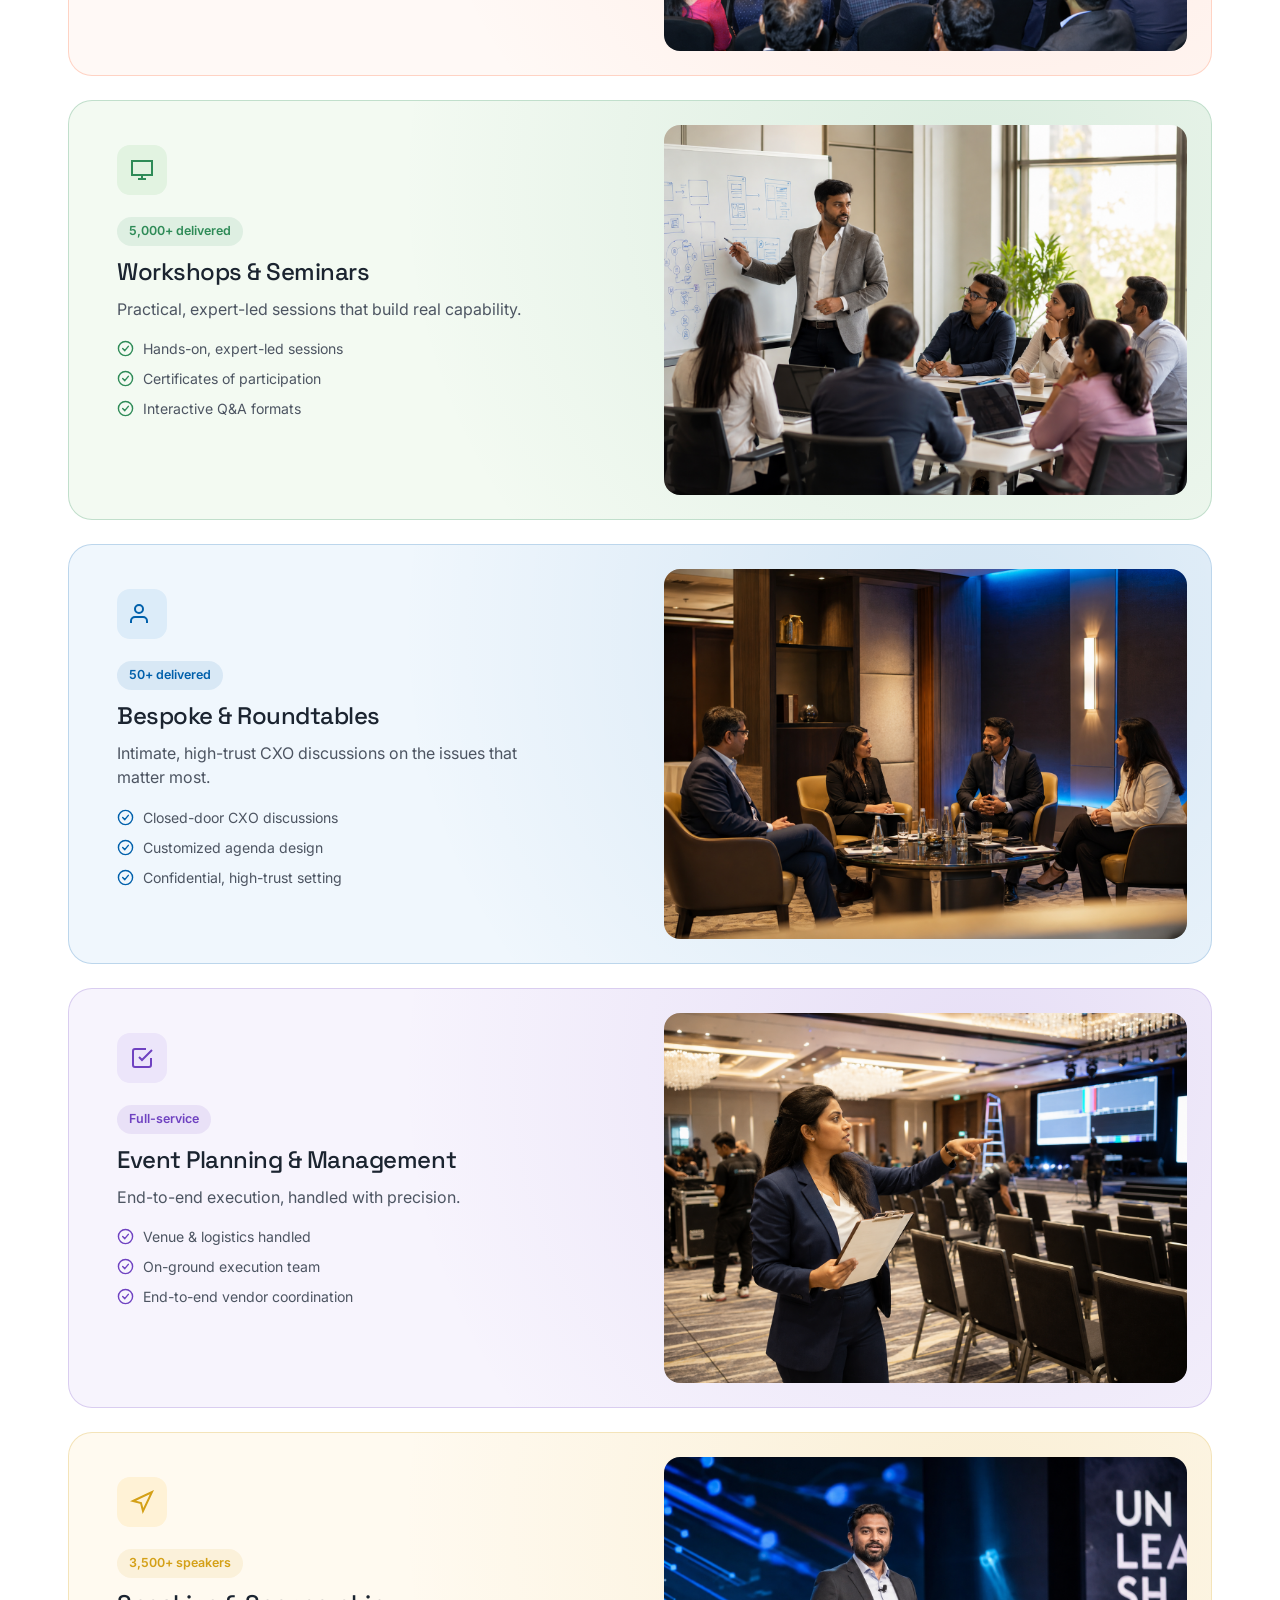
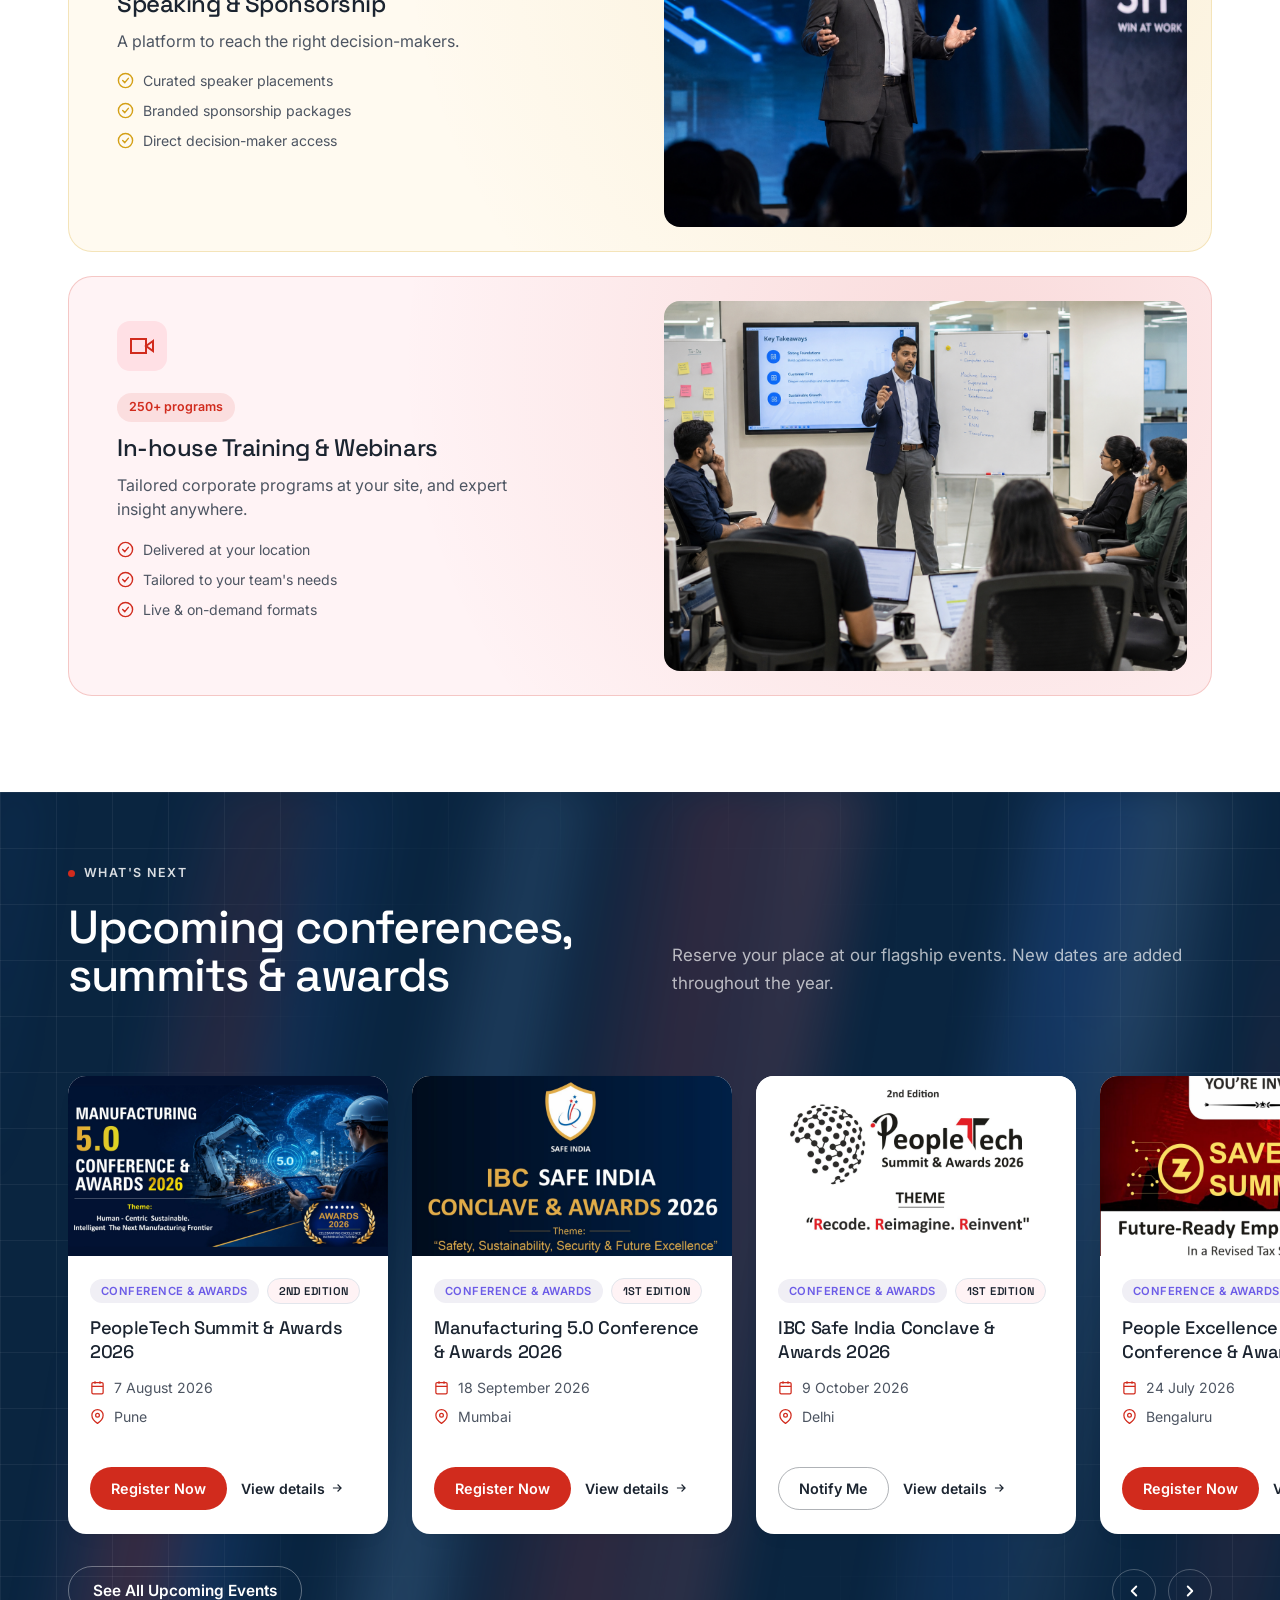
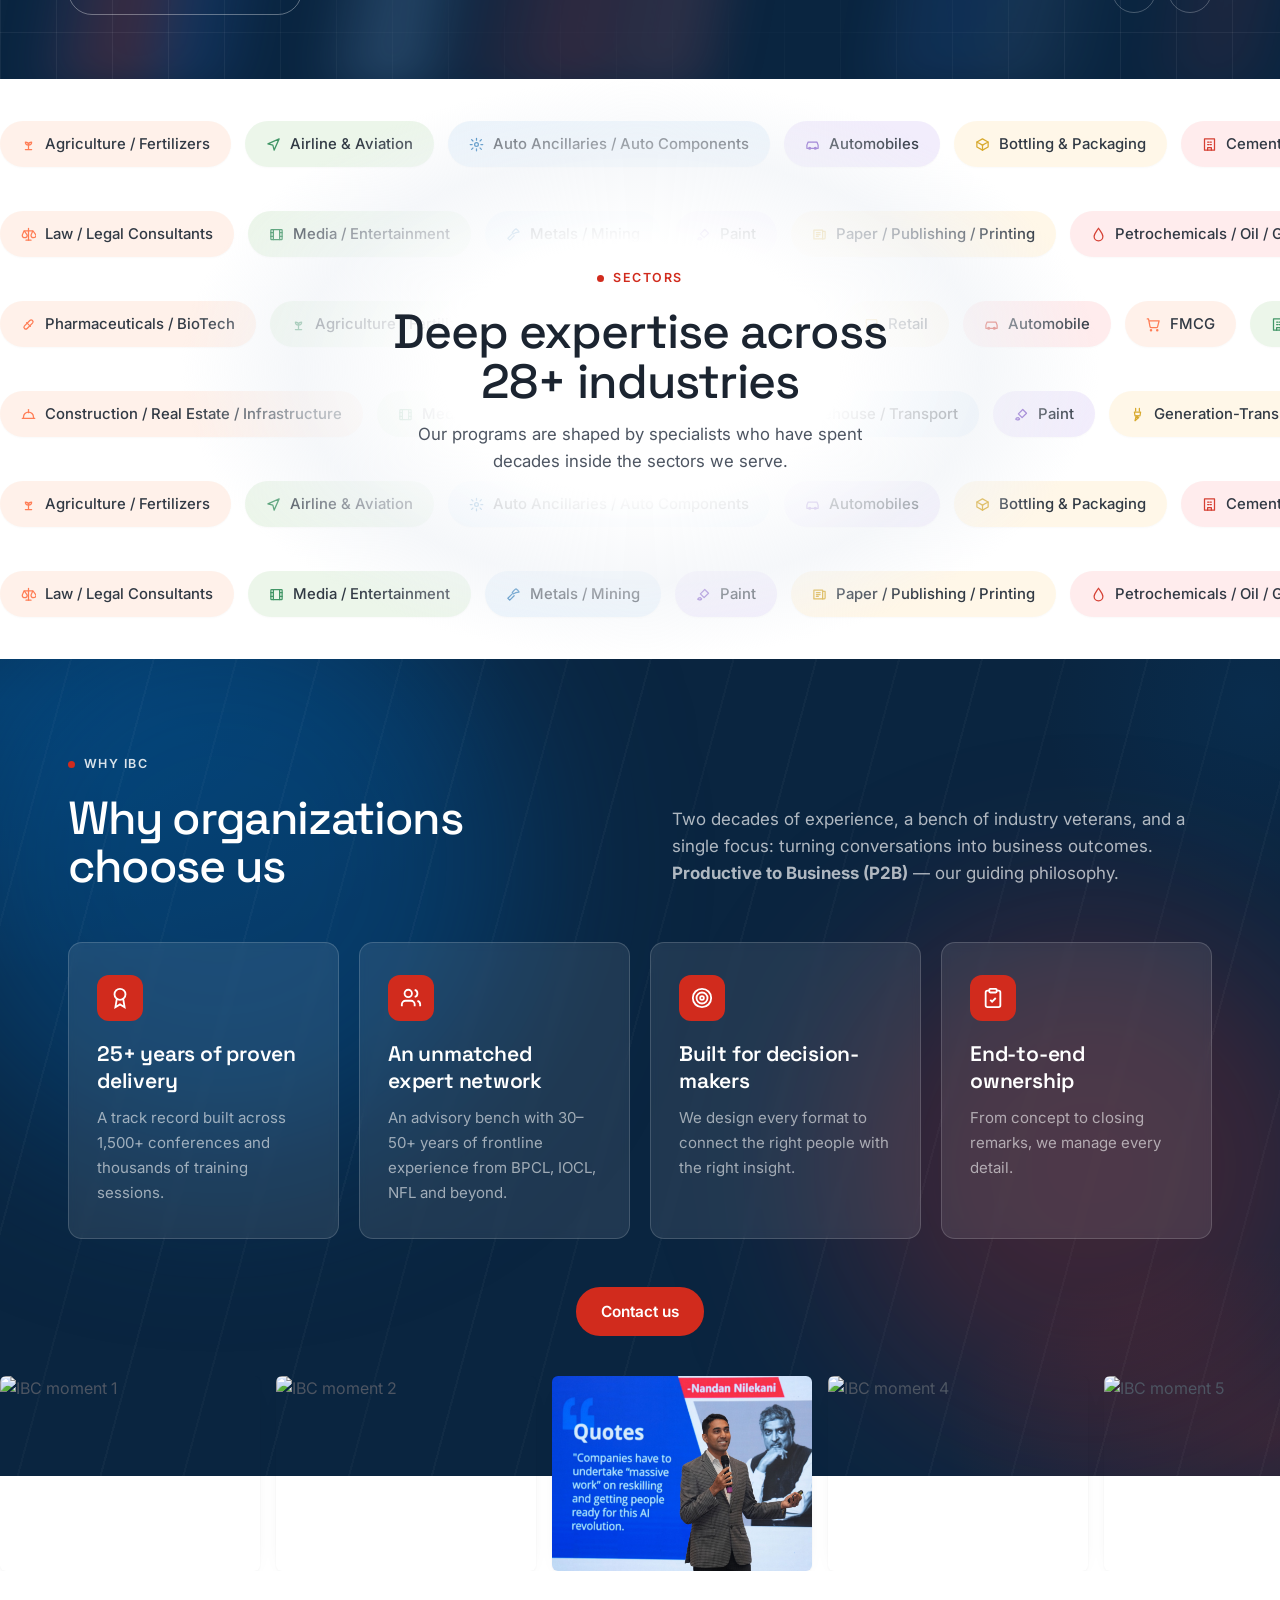
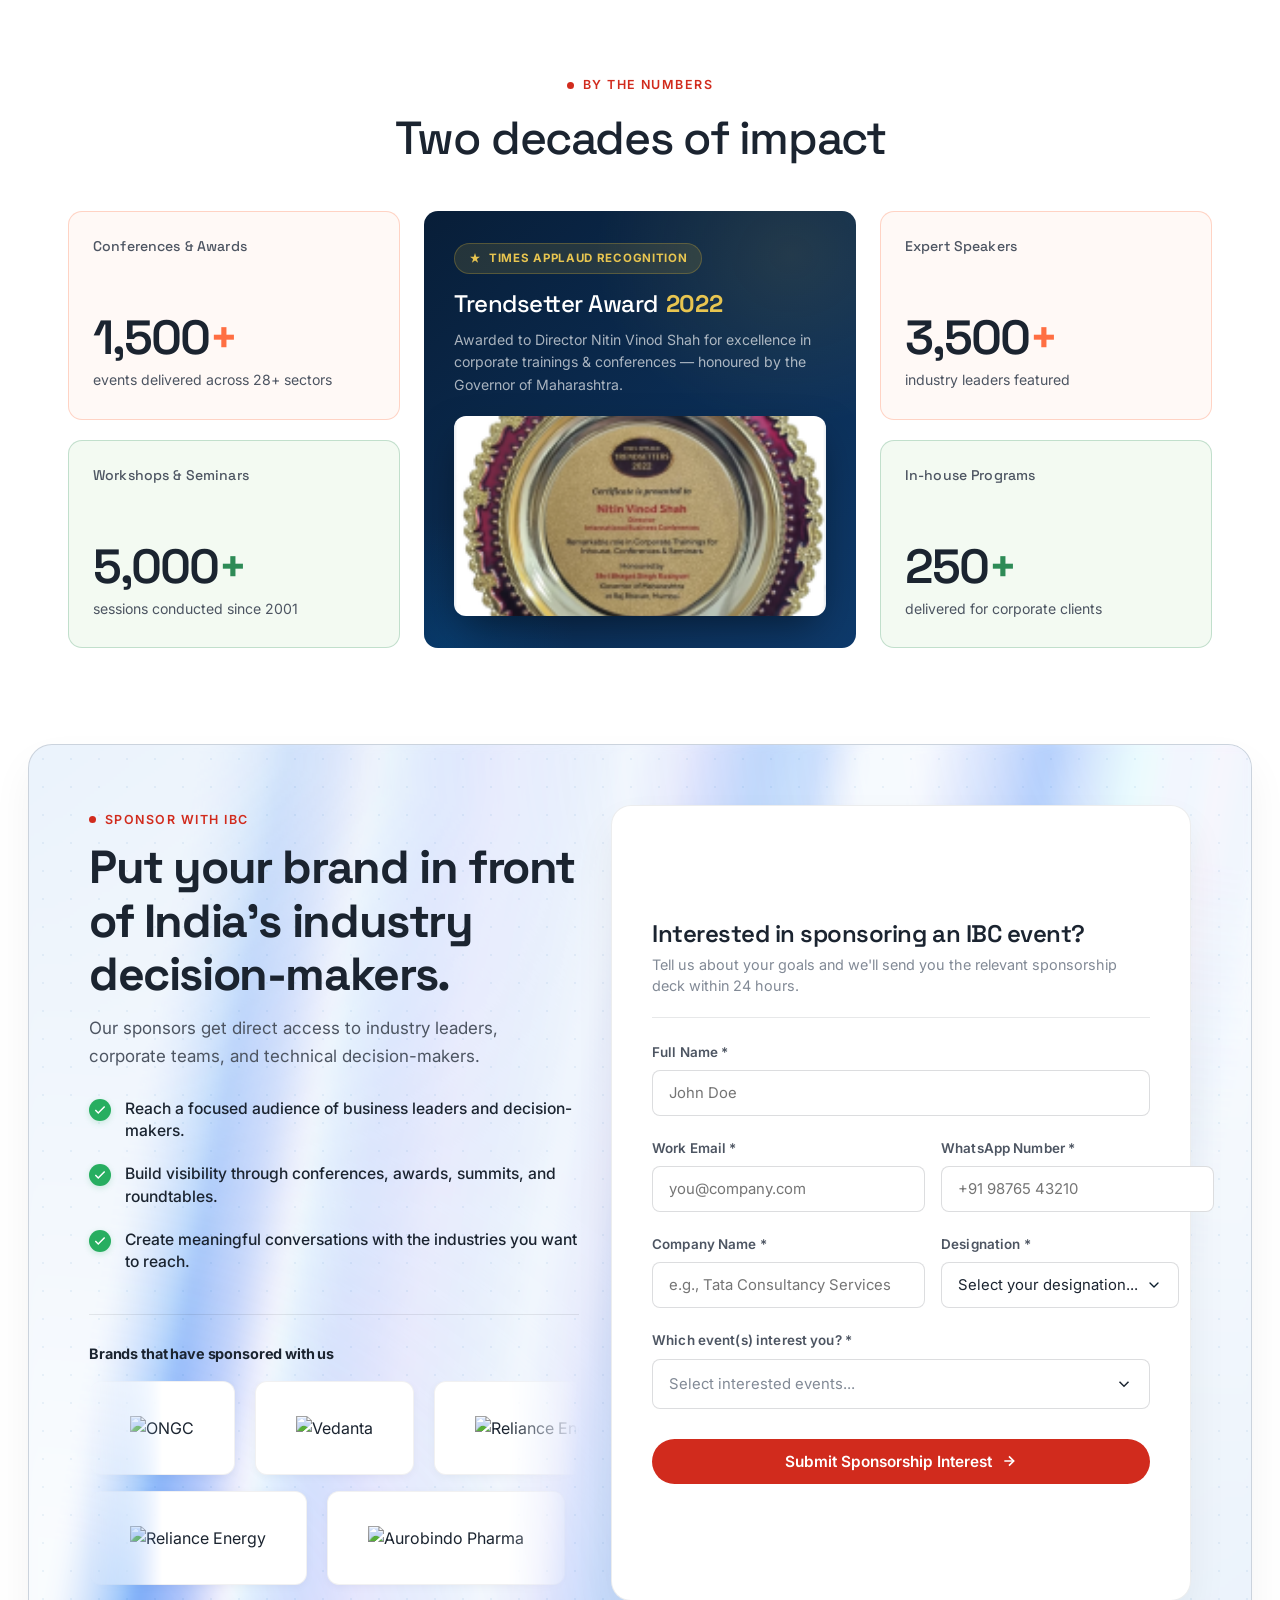
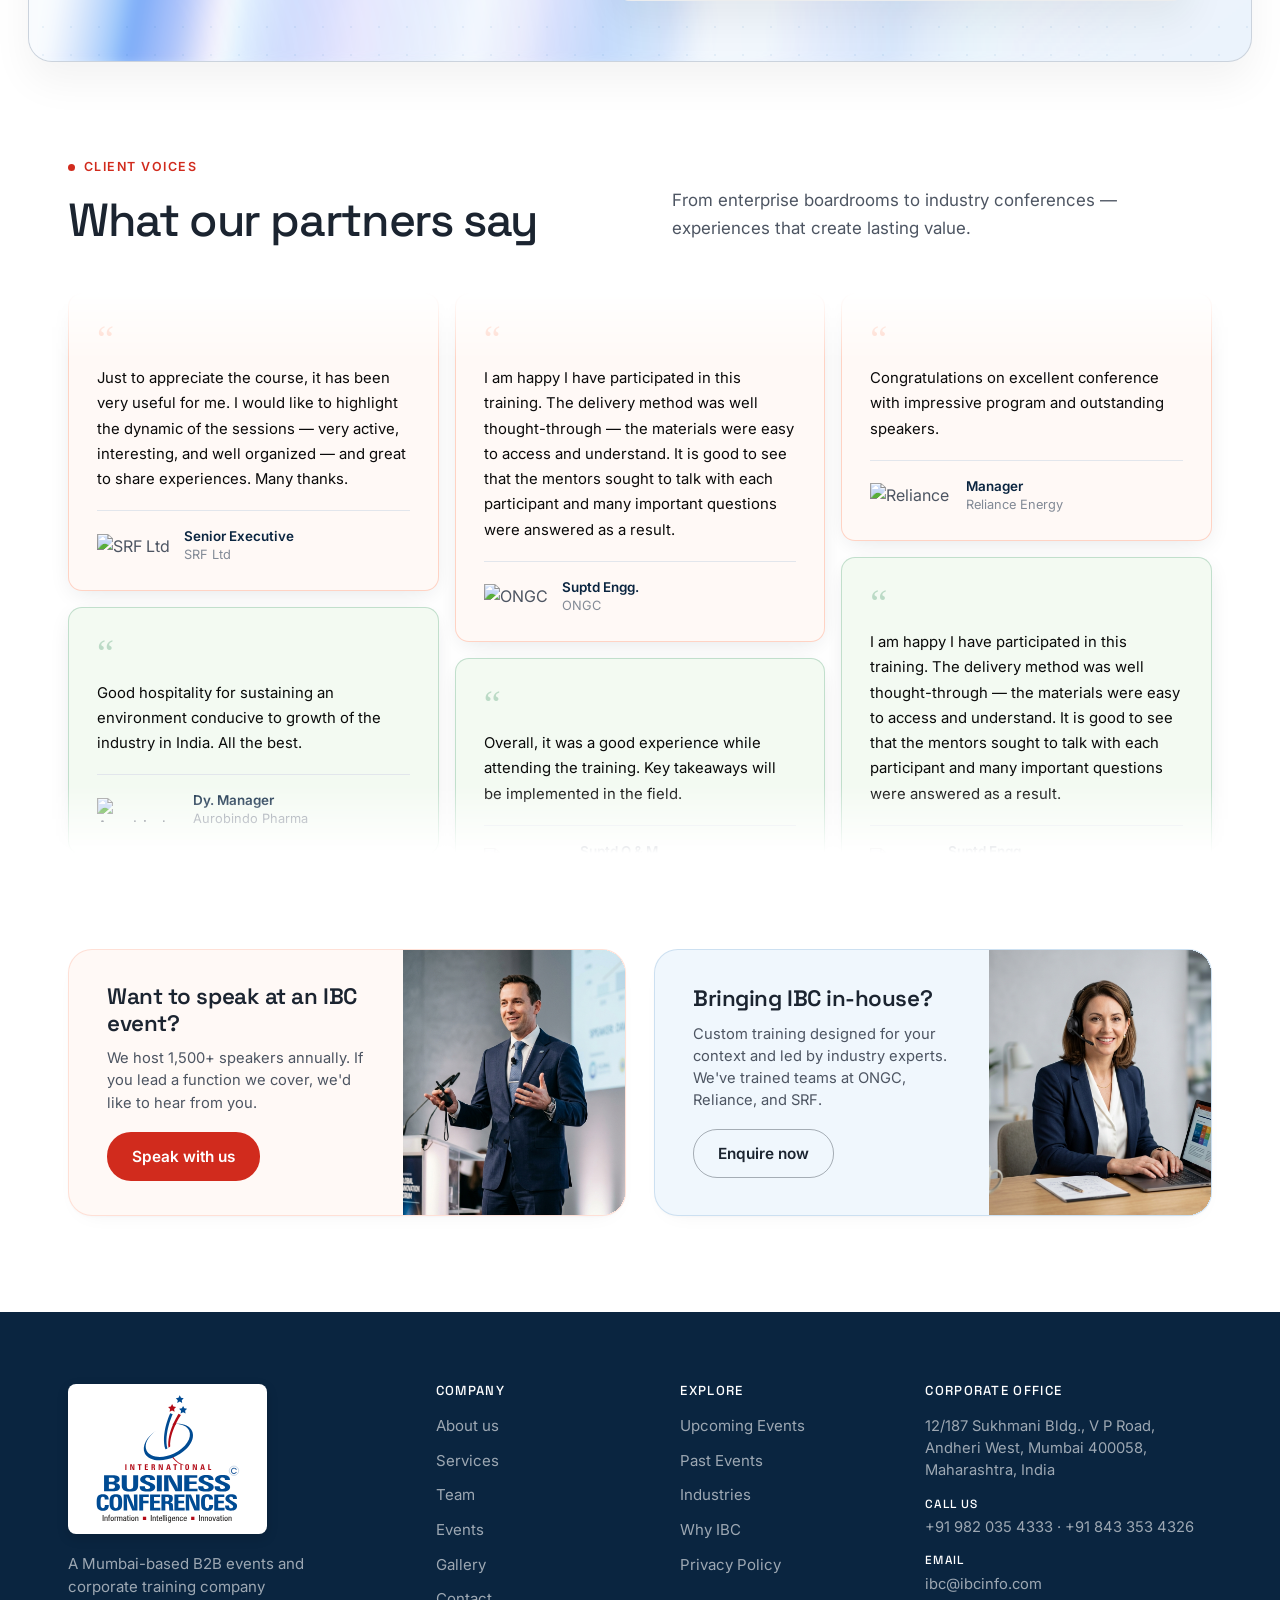
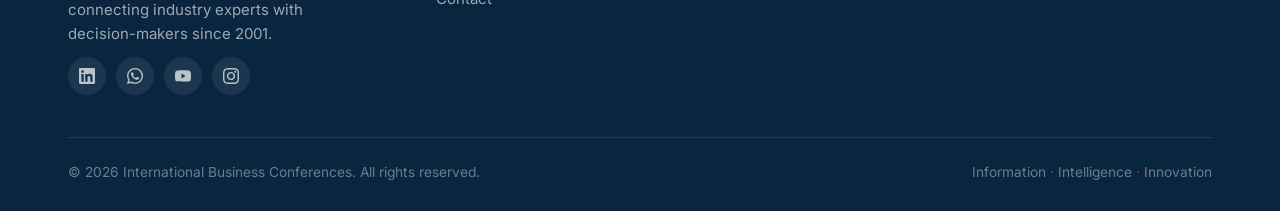
==== commit 9be1b17e: "changes in index" ====
--- a/index.html
+++ b/index.html
@@ -971,7 +971,7 @@
     <div class="hero-accent"></div>
     <div class="hero-text">
       <span class="eyebrow on-dark"><span>Trusted by India's enterprises &amp; PSU<span style="text-transform:lowercase">s</span> since 2001</span></span>
-      <h1>Where industry leaders come to <span class="cycle-word" id="cycleWord">connect</span>.</h1>
+      <h1>Where industry leaders & prople come to <span class="cycle-word" id="cycleWord">connect</span>.</h1>
       <p>25+ years connecting decision-makers with industry experts through conferences, awards, and corporate training.</p>
       <div class="hero-actions">
         <a href="events.html?tab=all" class="btn btn-primary"><span>Explore All Events</span><svg viewBox="0 0 24 24" fill="none" stroke="currentColor" stroke-width="2.4"><path d="M5 12h14M13 6l6 6-6 6"/></svg></a>
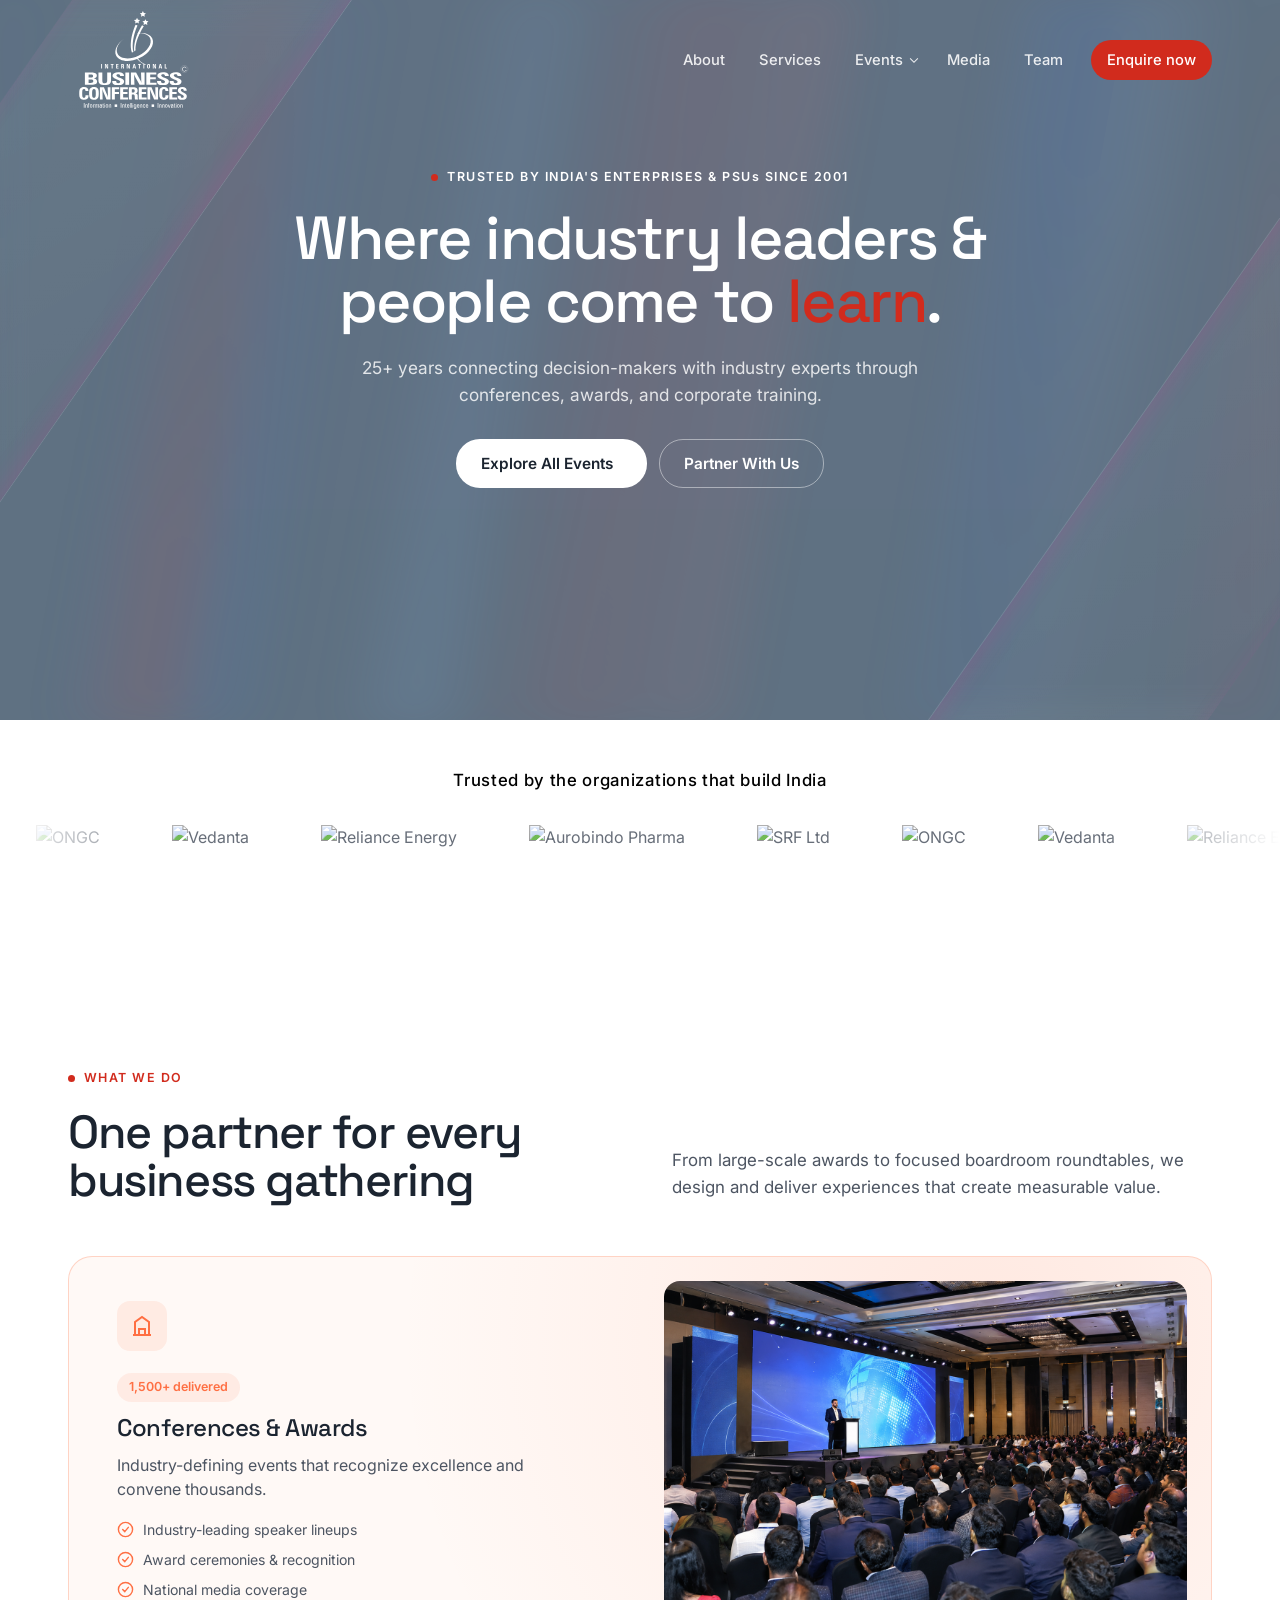
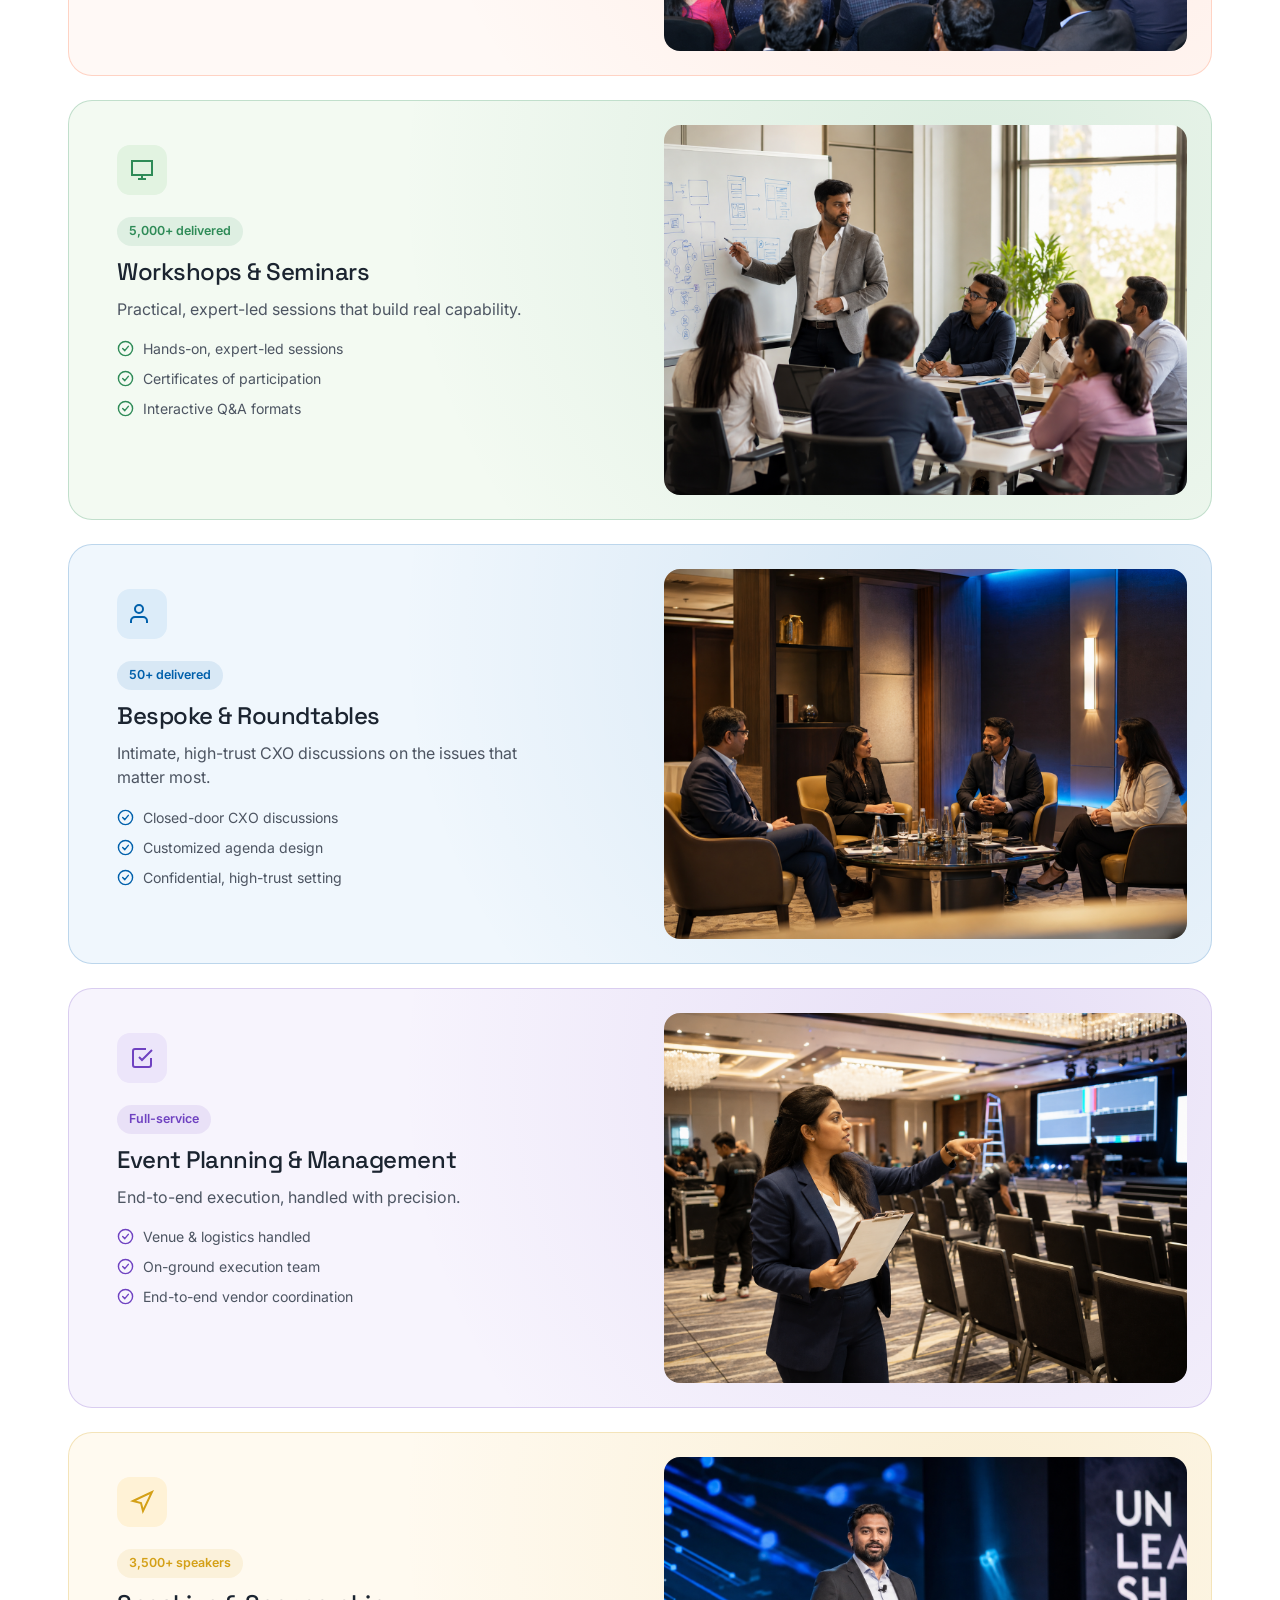
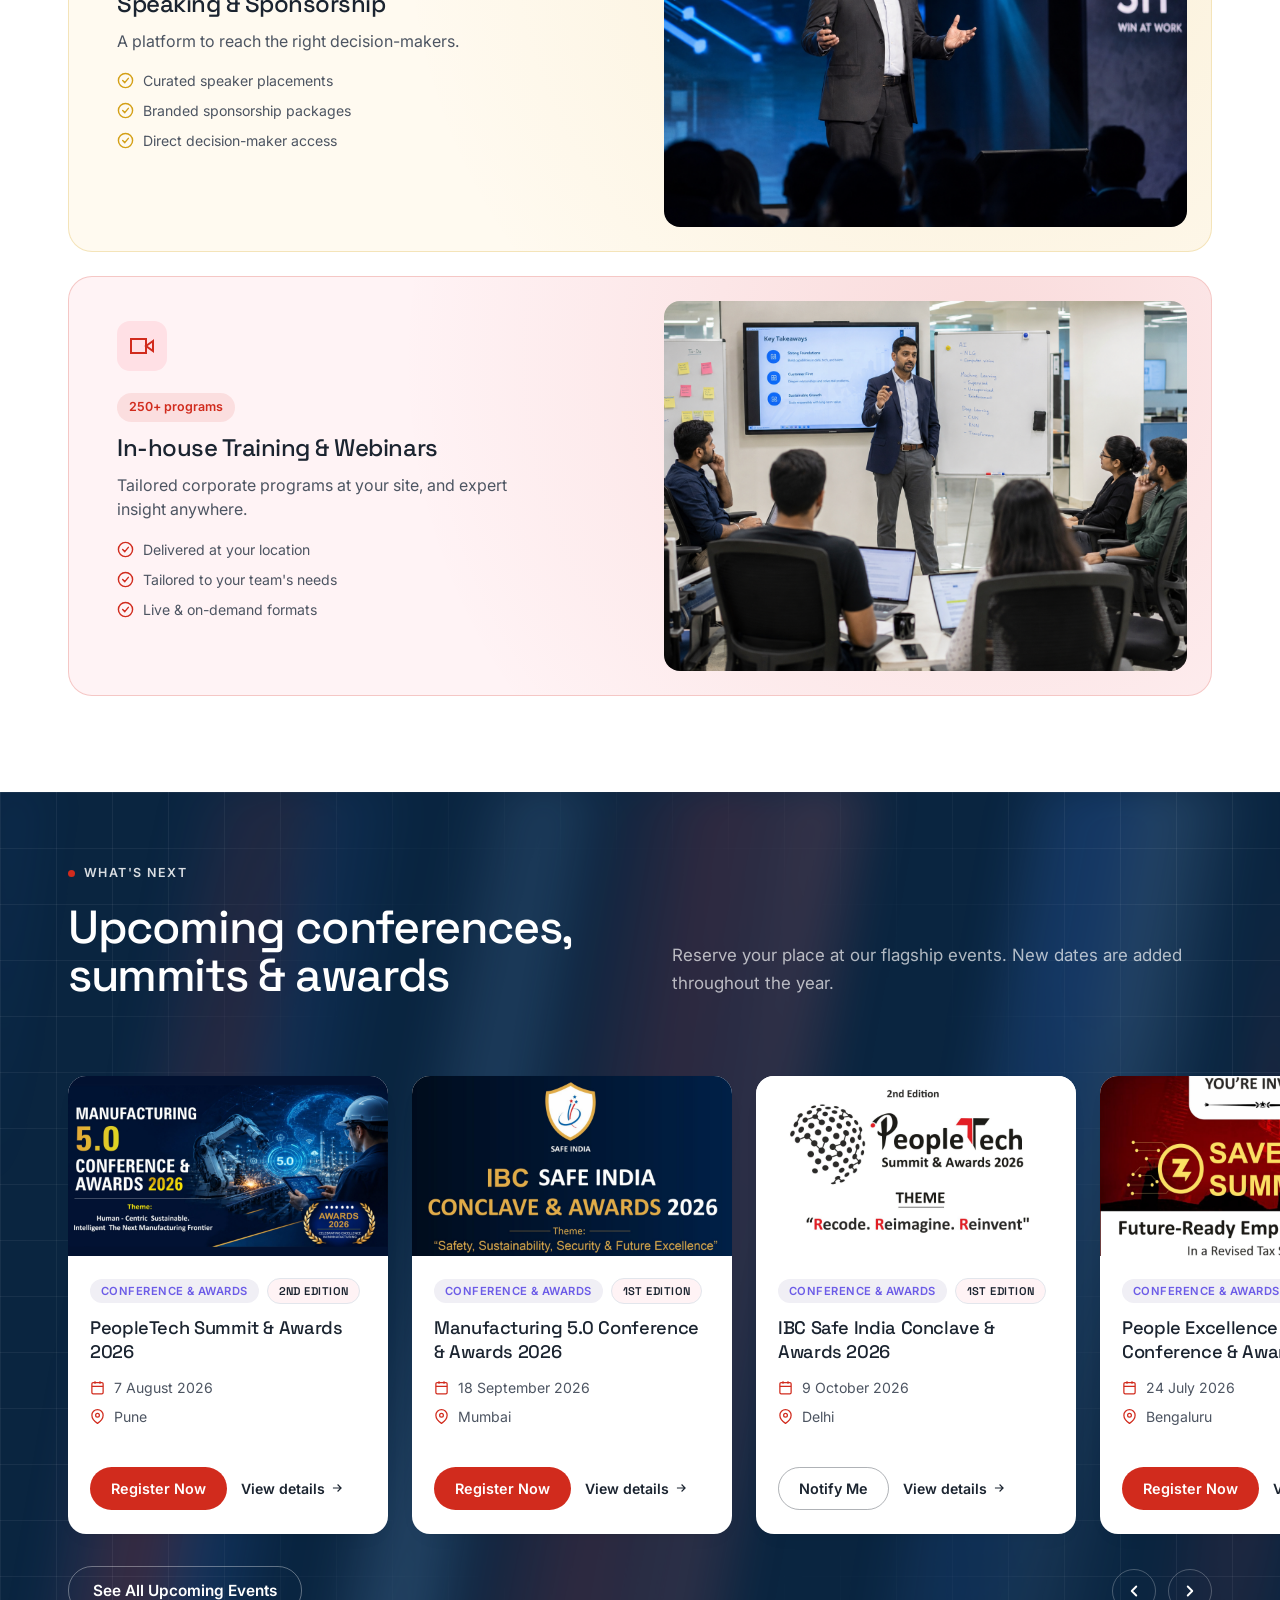
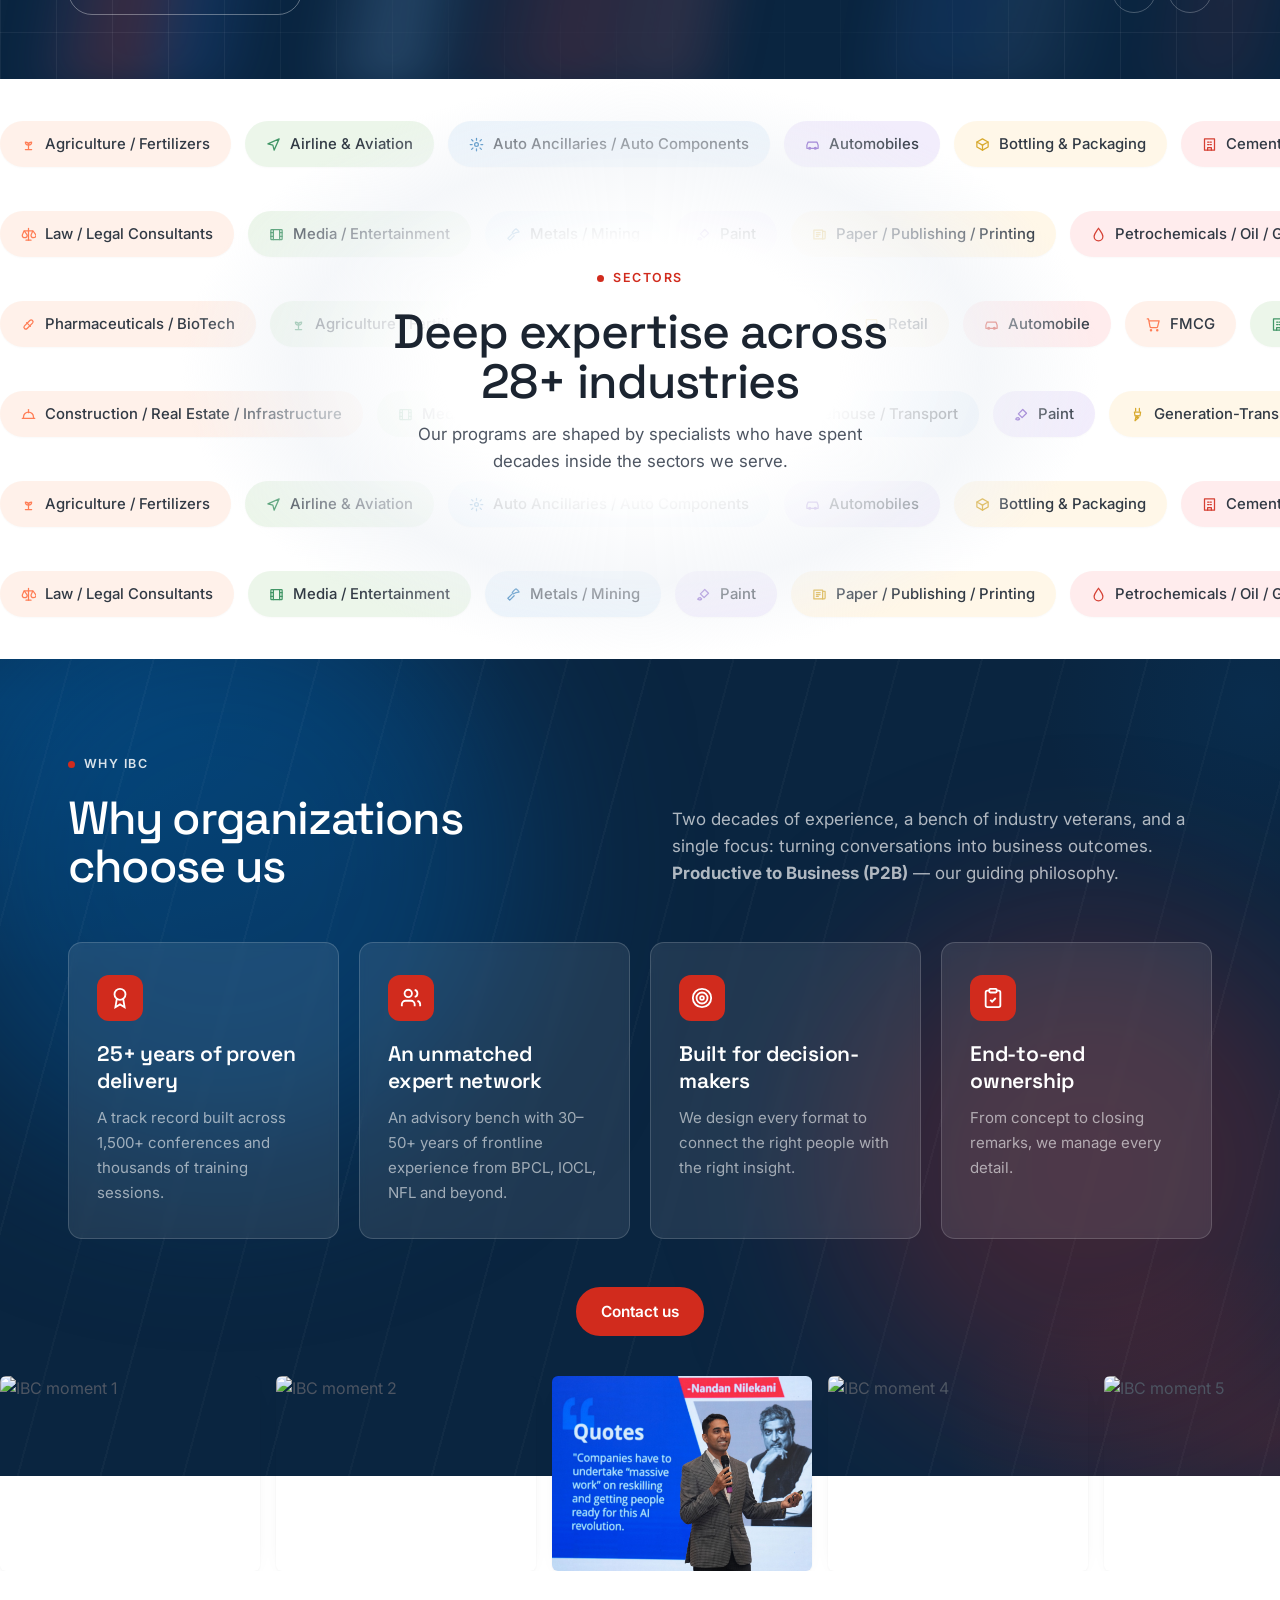
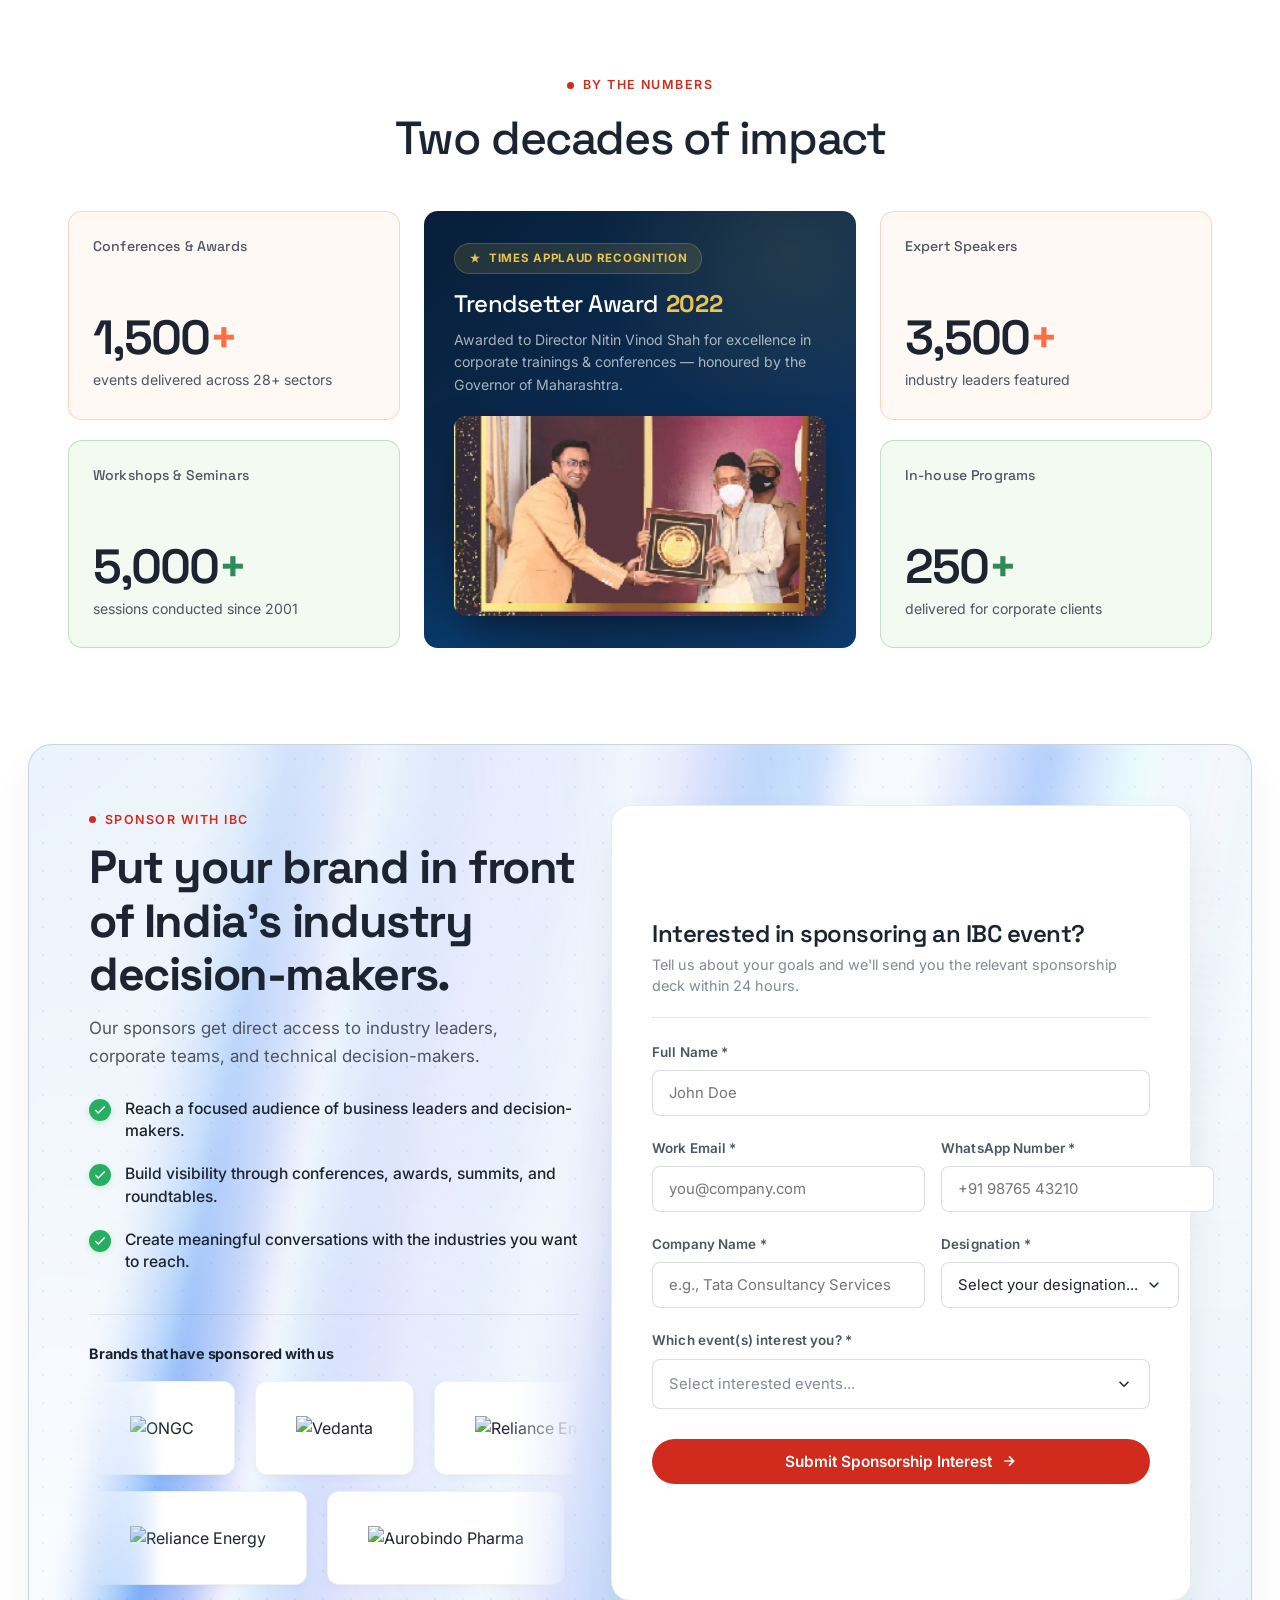
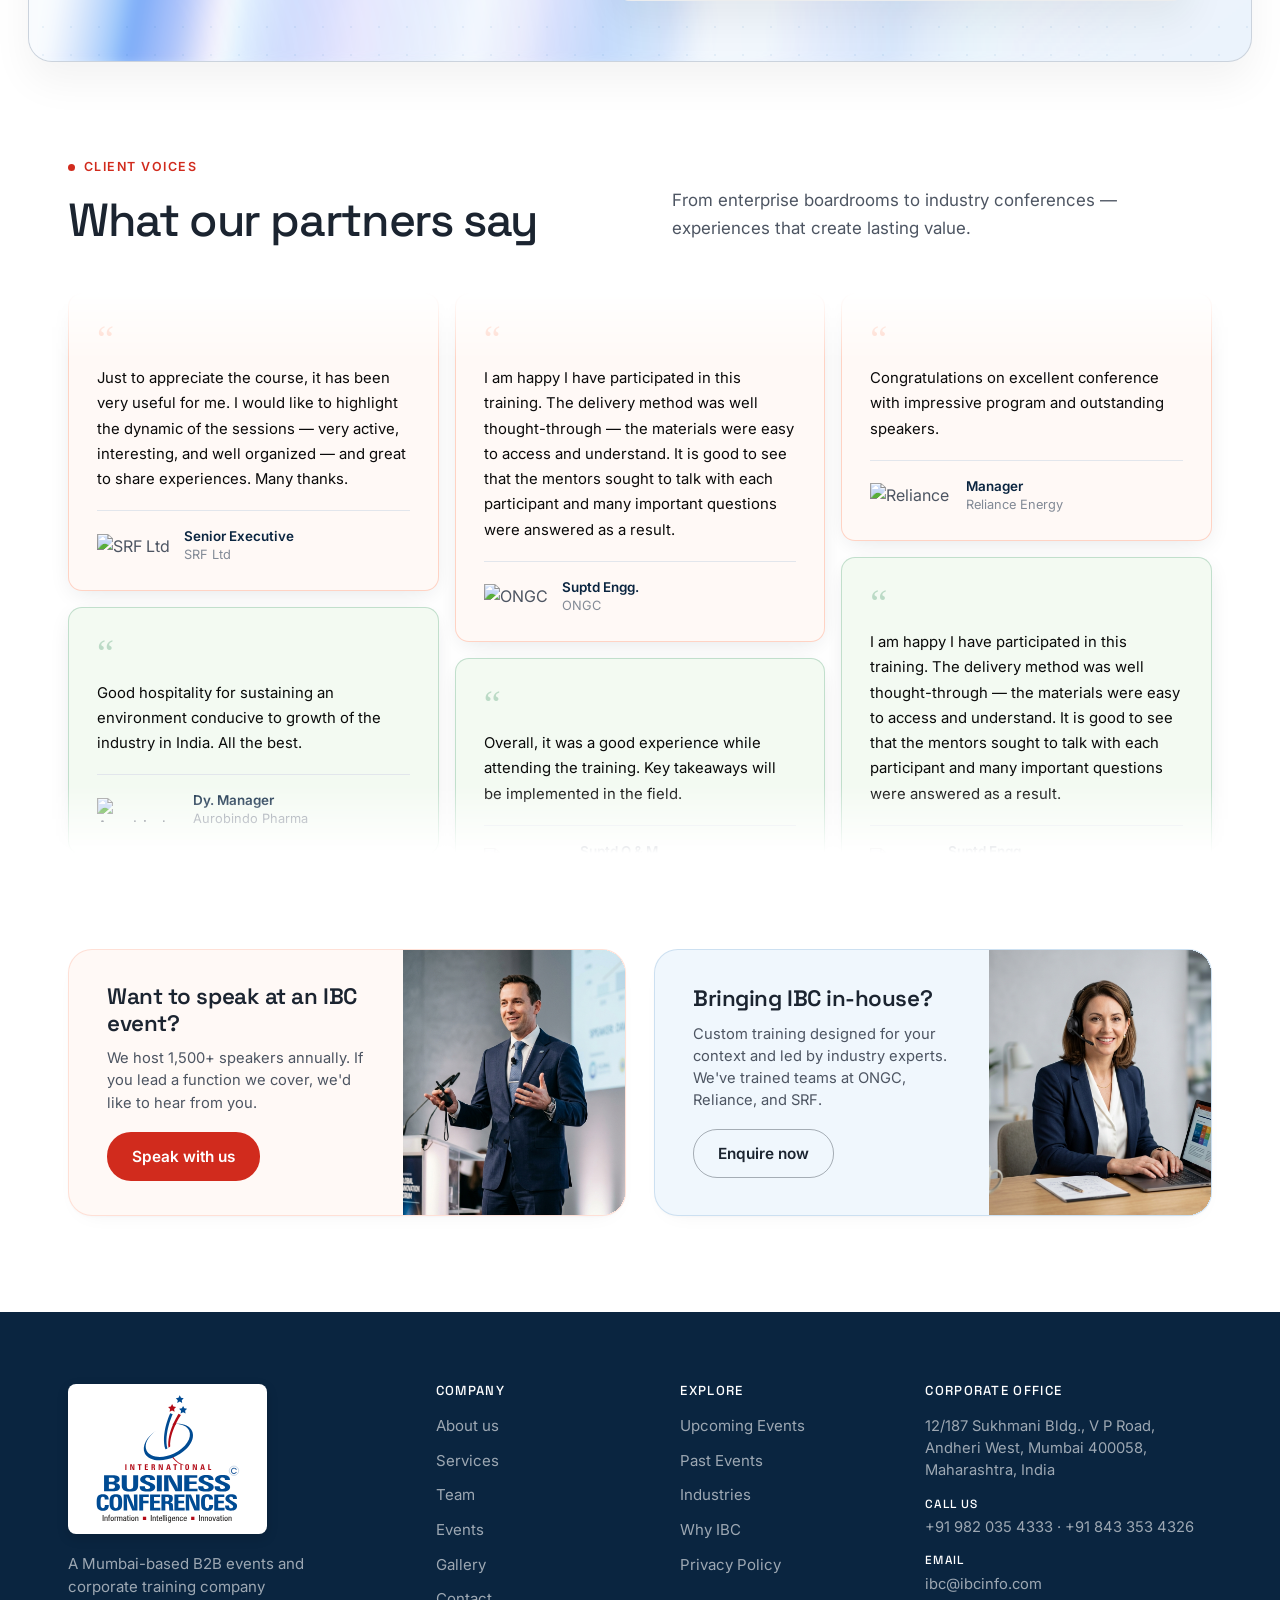
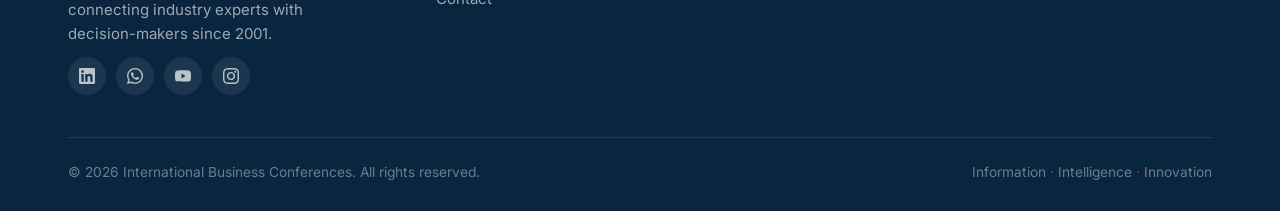
==== commit 09b98952: "changes in index" ====
--- a/index.html
+++ b/index.html
@@ -971,7 +971,7 @@
     <div class="hero-accent"></div>
     <div class="hero-text">
       <span class="eyebrow on-dark"><span>Trusted by India's enterprises &amp; PSU<span style="text-transform:lowercase">s</span> since 2001</span></span>
-      <h1>Where industry leaders & prople come to <span class="cycle-word" id="cycleWord">connect</span>.</h1>
+      <h1>Where industry leaders & people come to <span class="cycle-word" id="cycleWord">connect</span>.</h1>
       <p>25+ years connecting decision-makers with industry experts through conferences, awards, and corporate training.</p>
       <div class="hero-actions">
         <a href="events.html?tab=all" class="btn btn-primary"><span>Explore All Events</span><svg viewBox="0 0 24 24" fill="none" stroke="currentColor" stroke-width="2.4"><path d="M5 12h14M13 6l6 6-6 6"/></svg></a>
@@ -994,7 +994,7 @@
   <div class="hero-glass right"></div>
   <div class="hero-new-content">
     <span class="eyebrow on-dark" style="justify-content: center;"><span>Trusted by India's enterprises &amp; PSU<span style="text-transform:lowercase">s</span> since 2001</span></span>
-    <h1>Where industry leaders come to <span class="cycle-word" id="cycleWord">connect</span>.</h1>
+    <h1>Where industry leaders & people come to <span class="cycle-word" id="cycleWord">connect</span>.</h1>
     <p>25+ years connecting decision-makers with industry experts through conferences, awards, and corporate training.</p>
     <div class="center-actions">
       <a href="events.html?tab=all" class="btn btn-primary"><span>Explore All Events</span><svg viewBox="0 0 24 24" fill="none" stroke="currentColor" stroke-width="2.4"><path d="M5 12h14M13 6l6 6-6 6"/></svg></a>
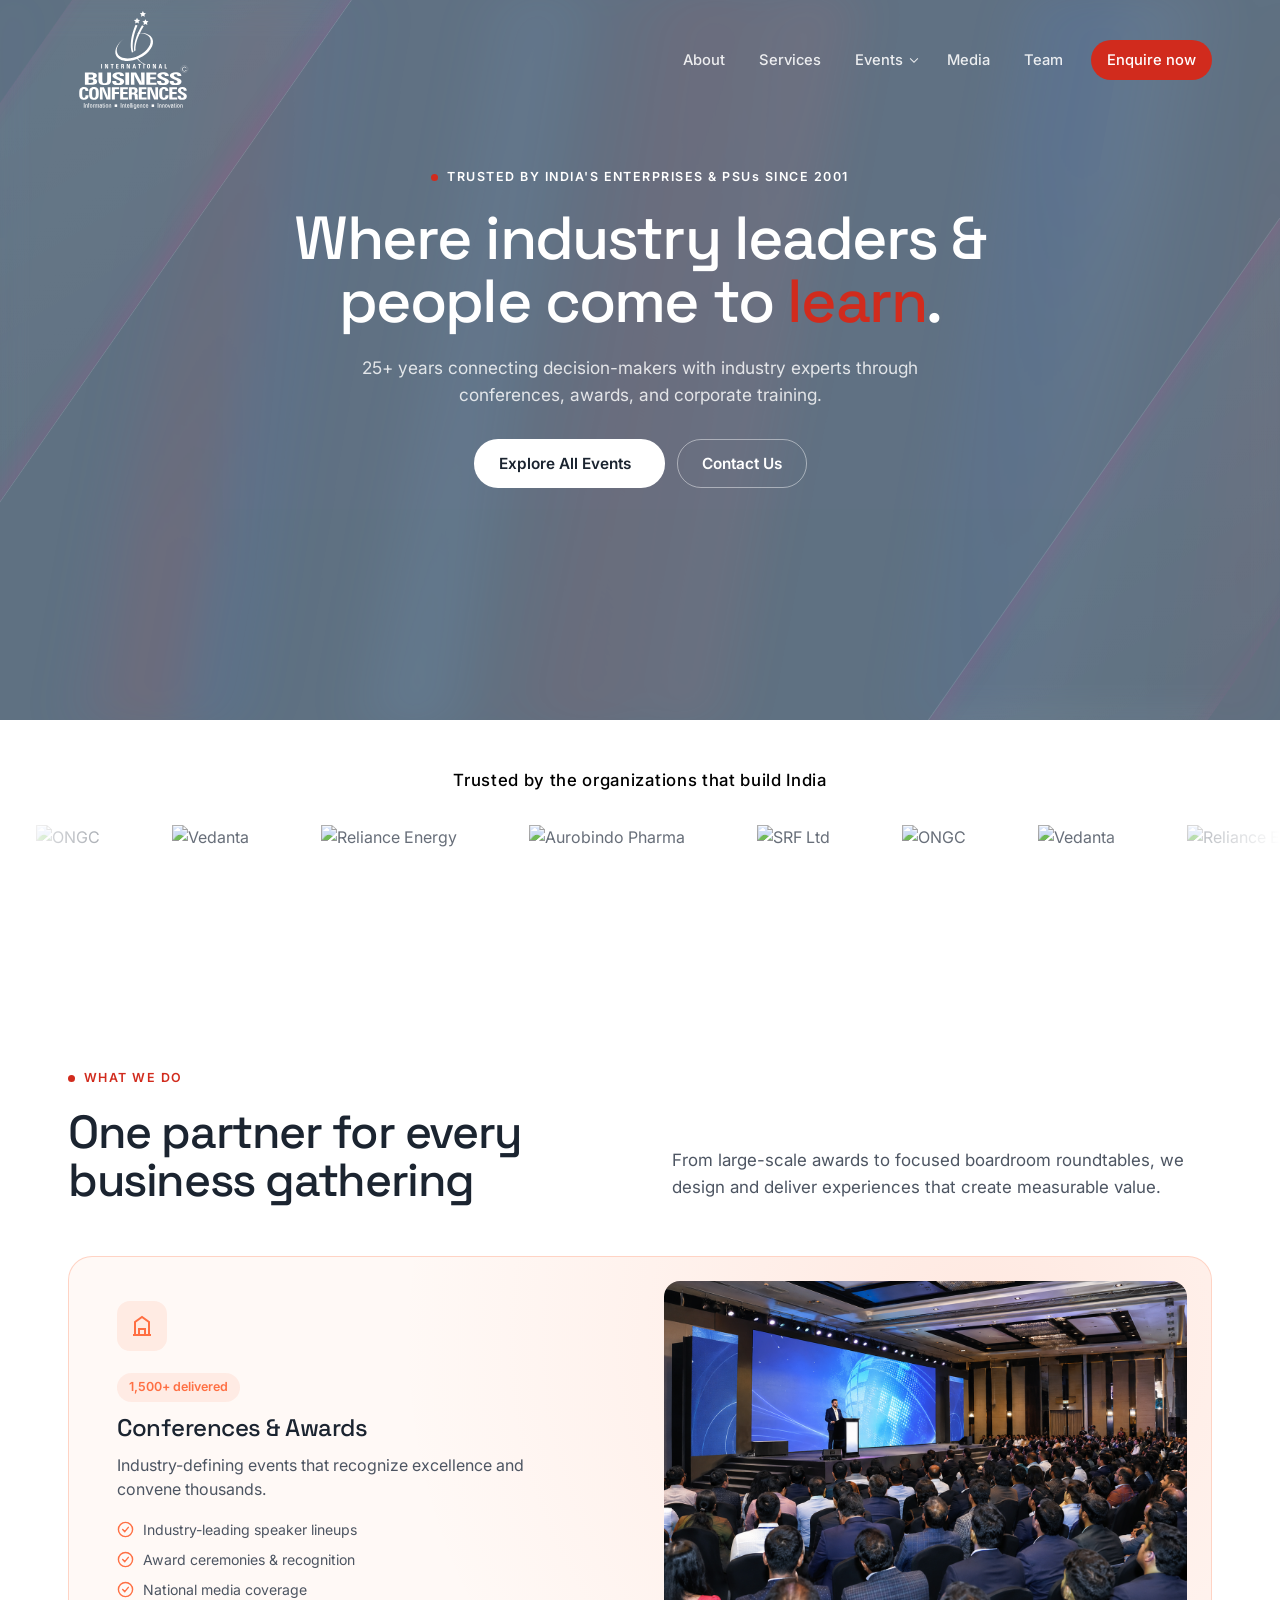
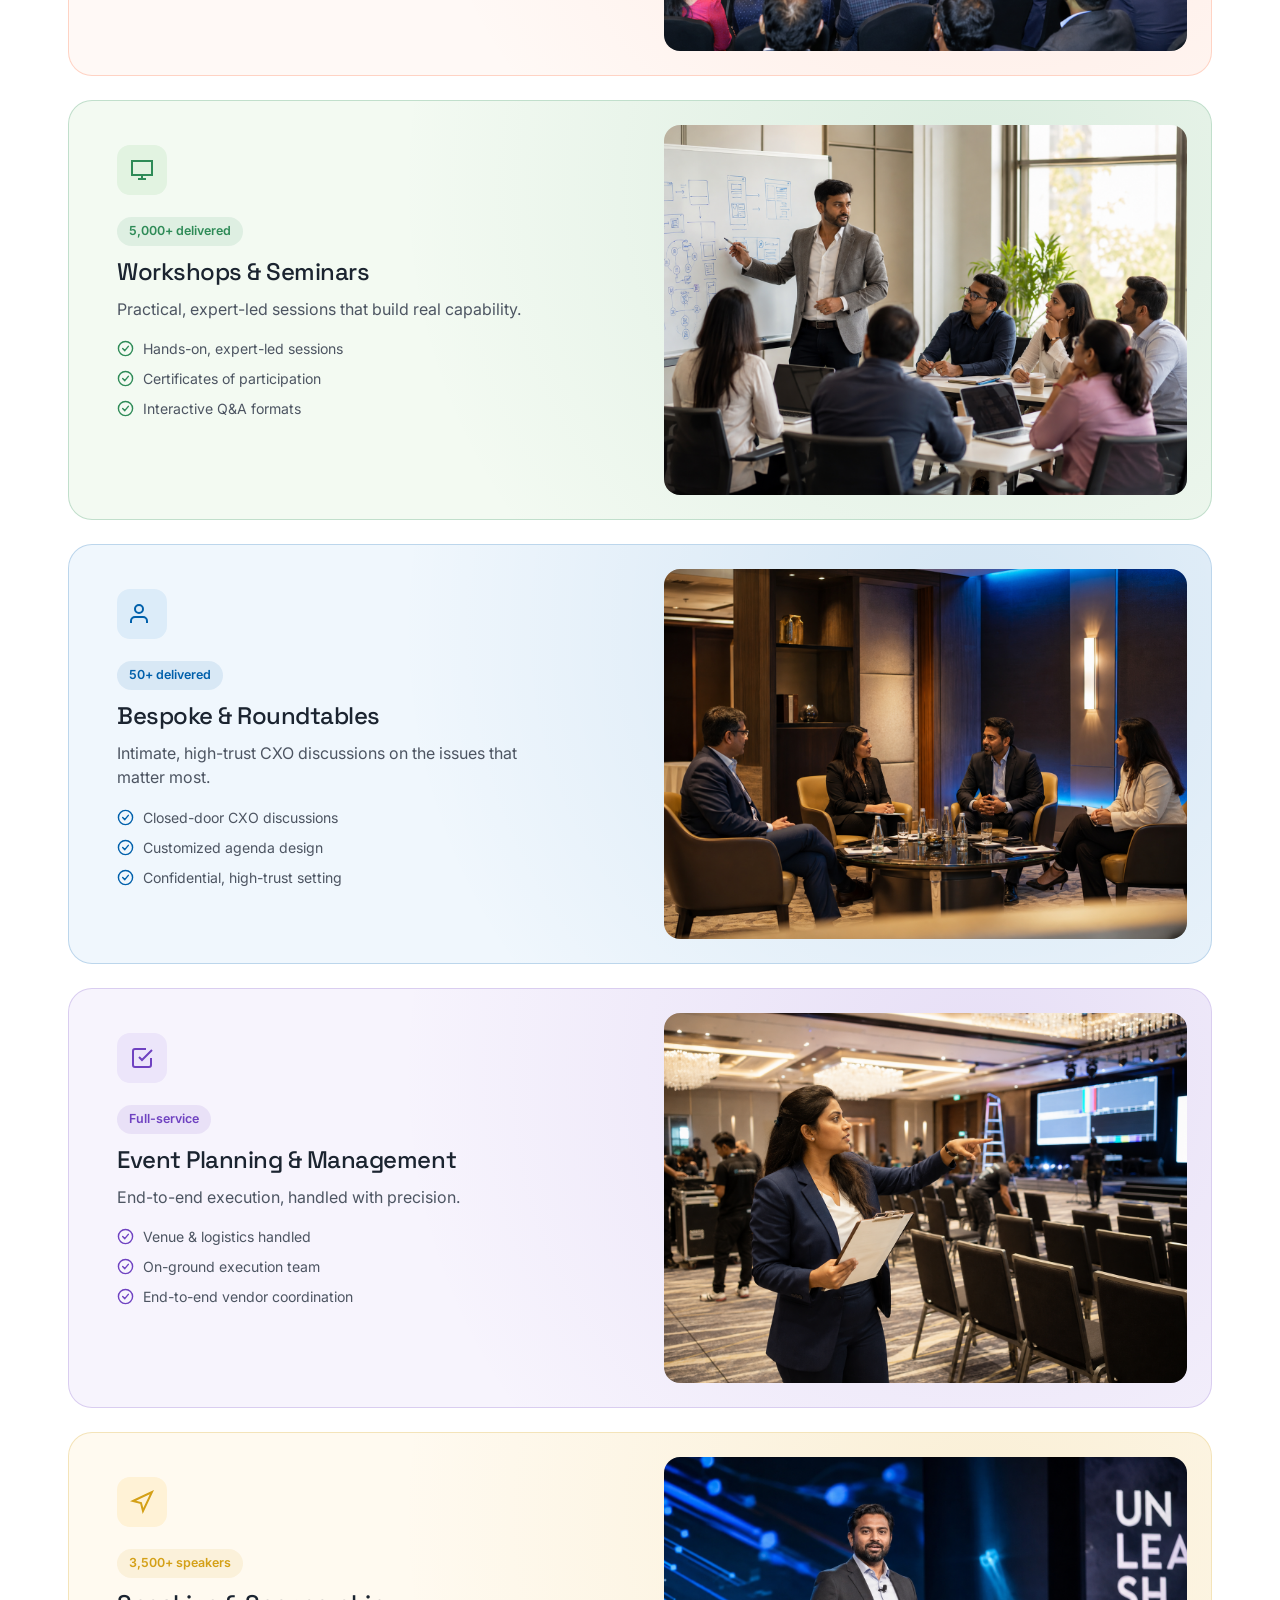
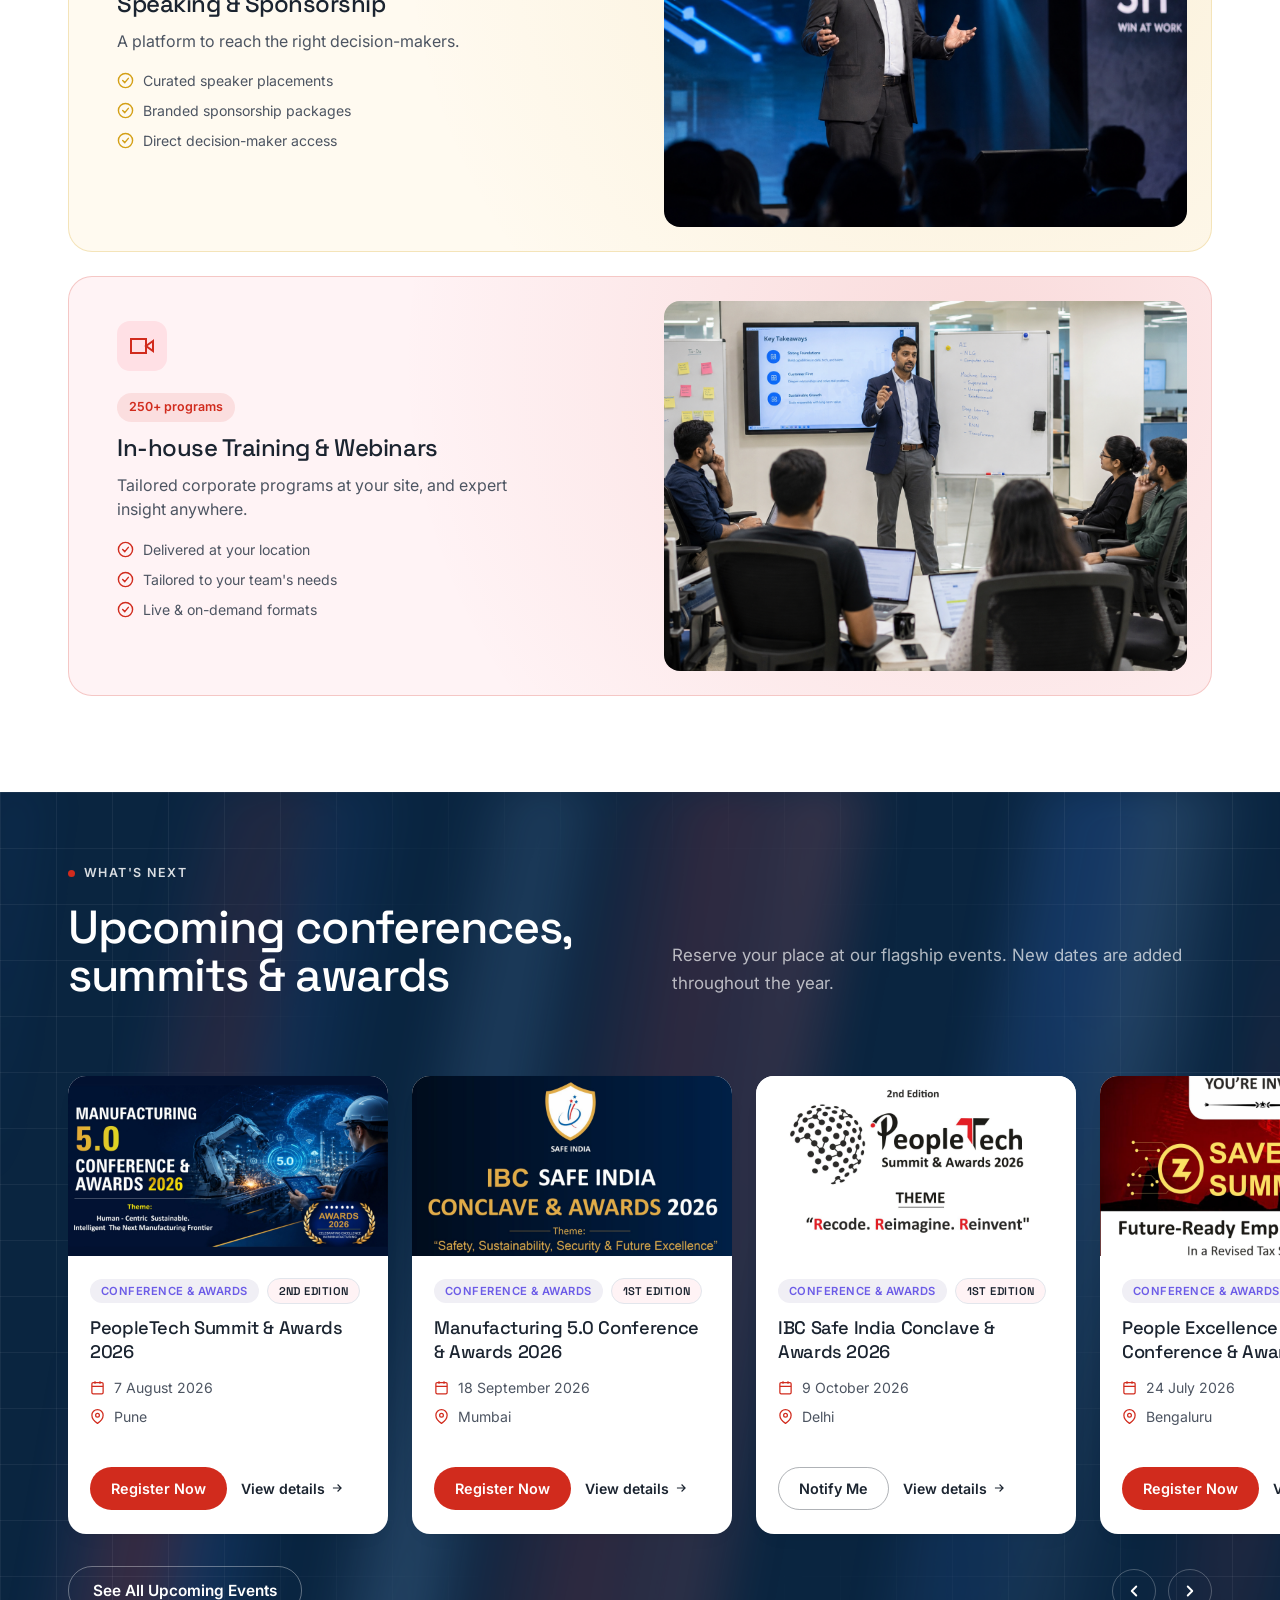
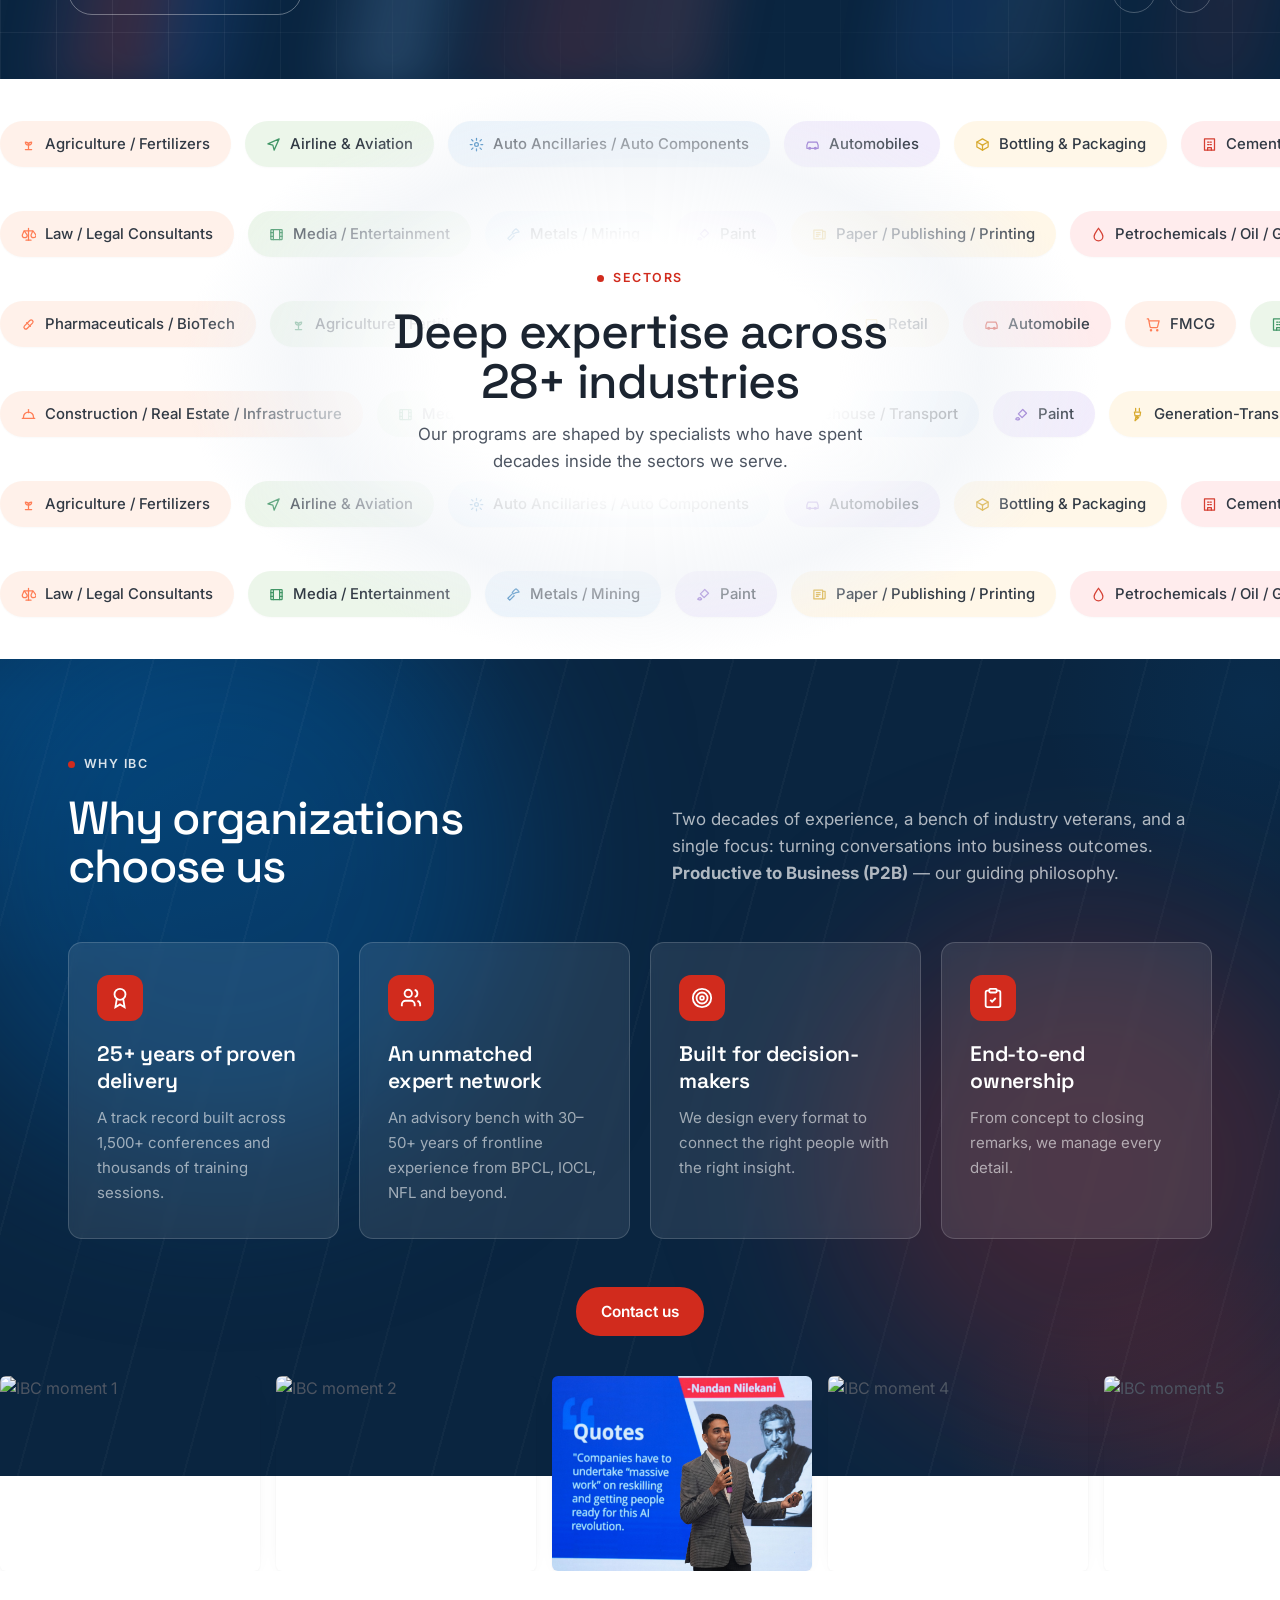
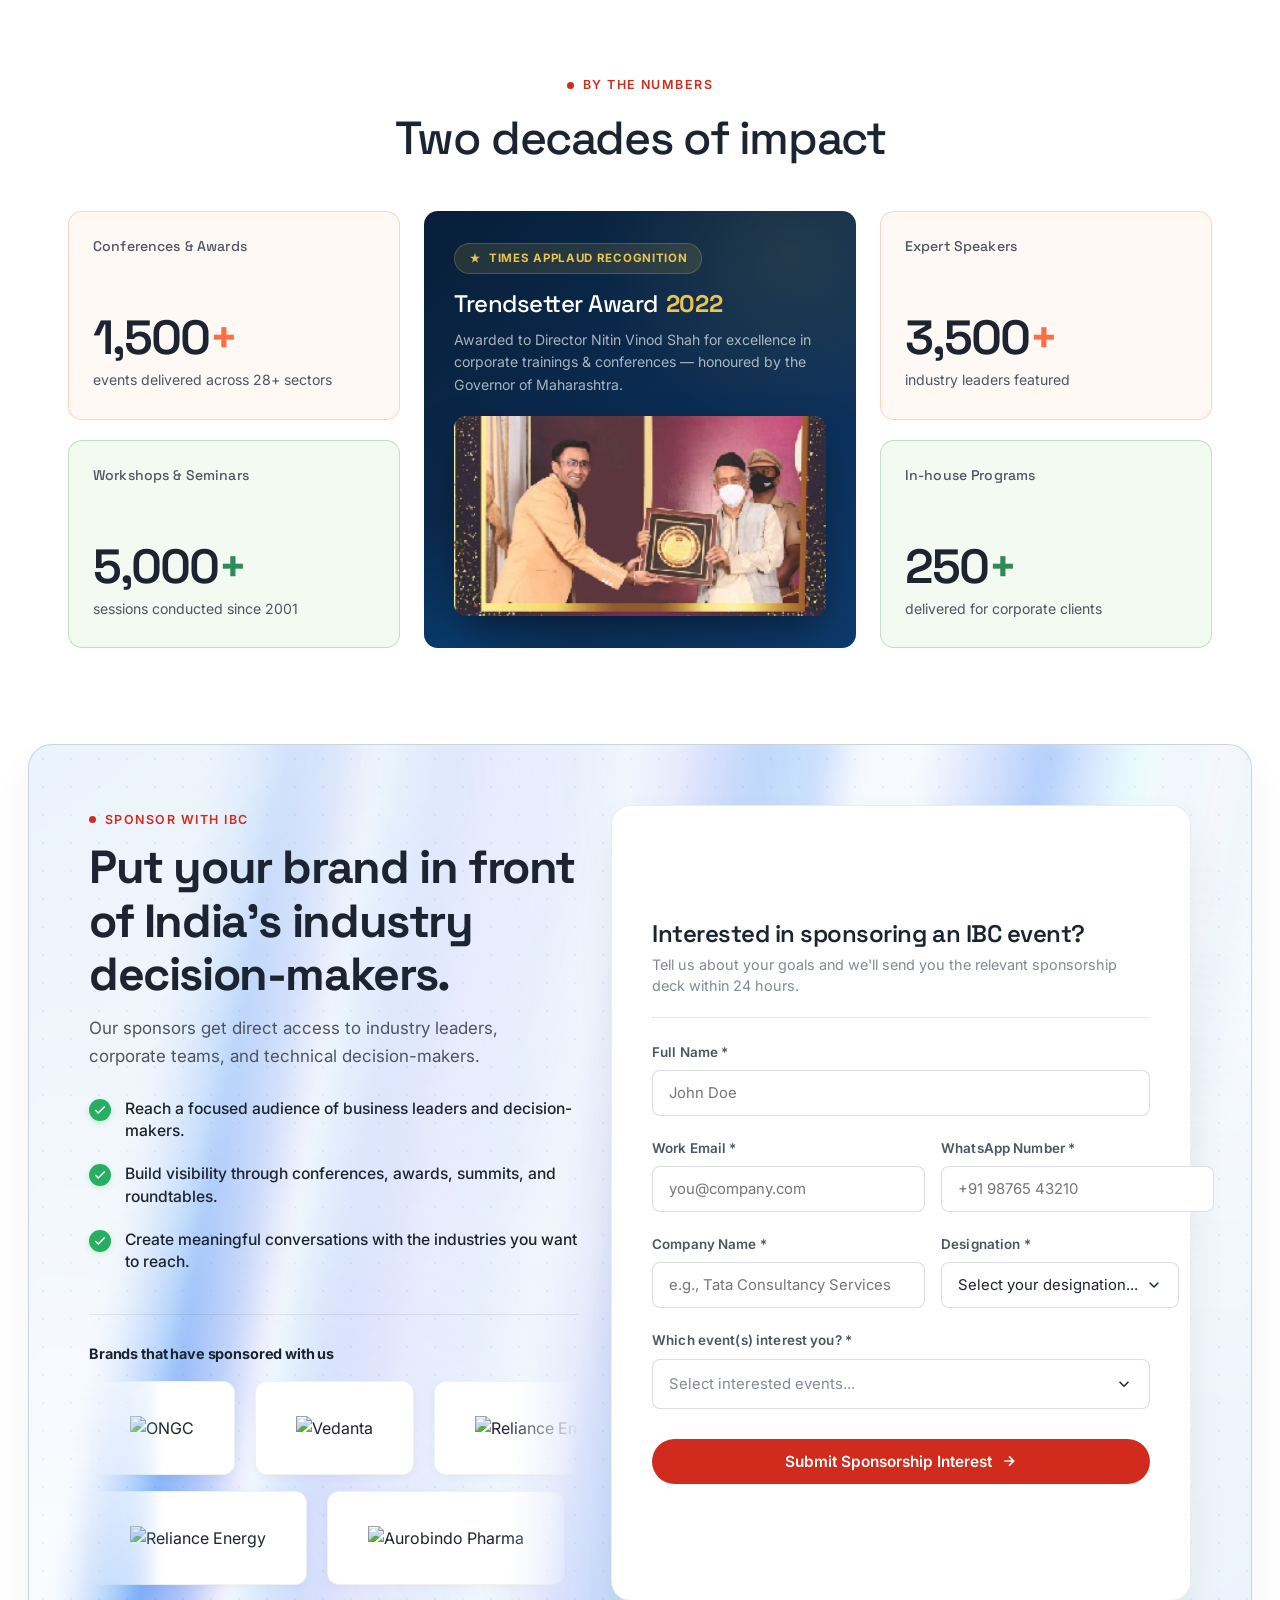
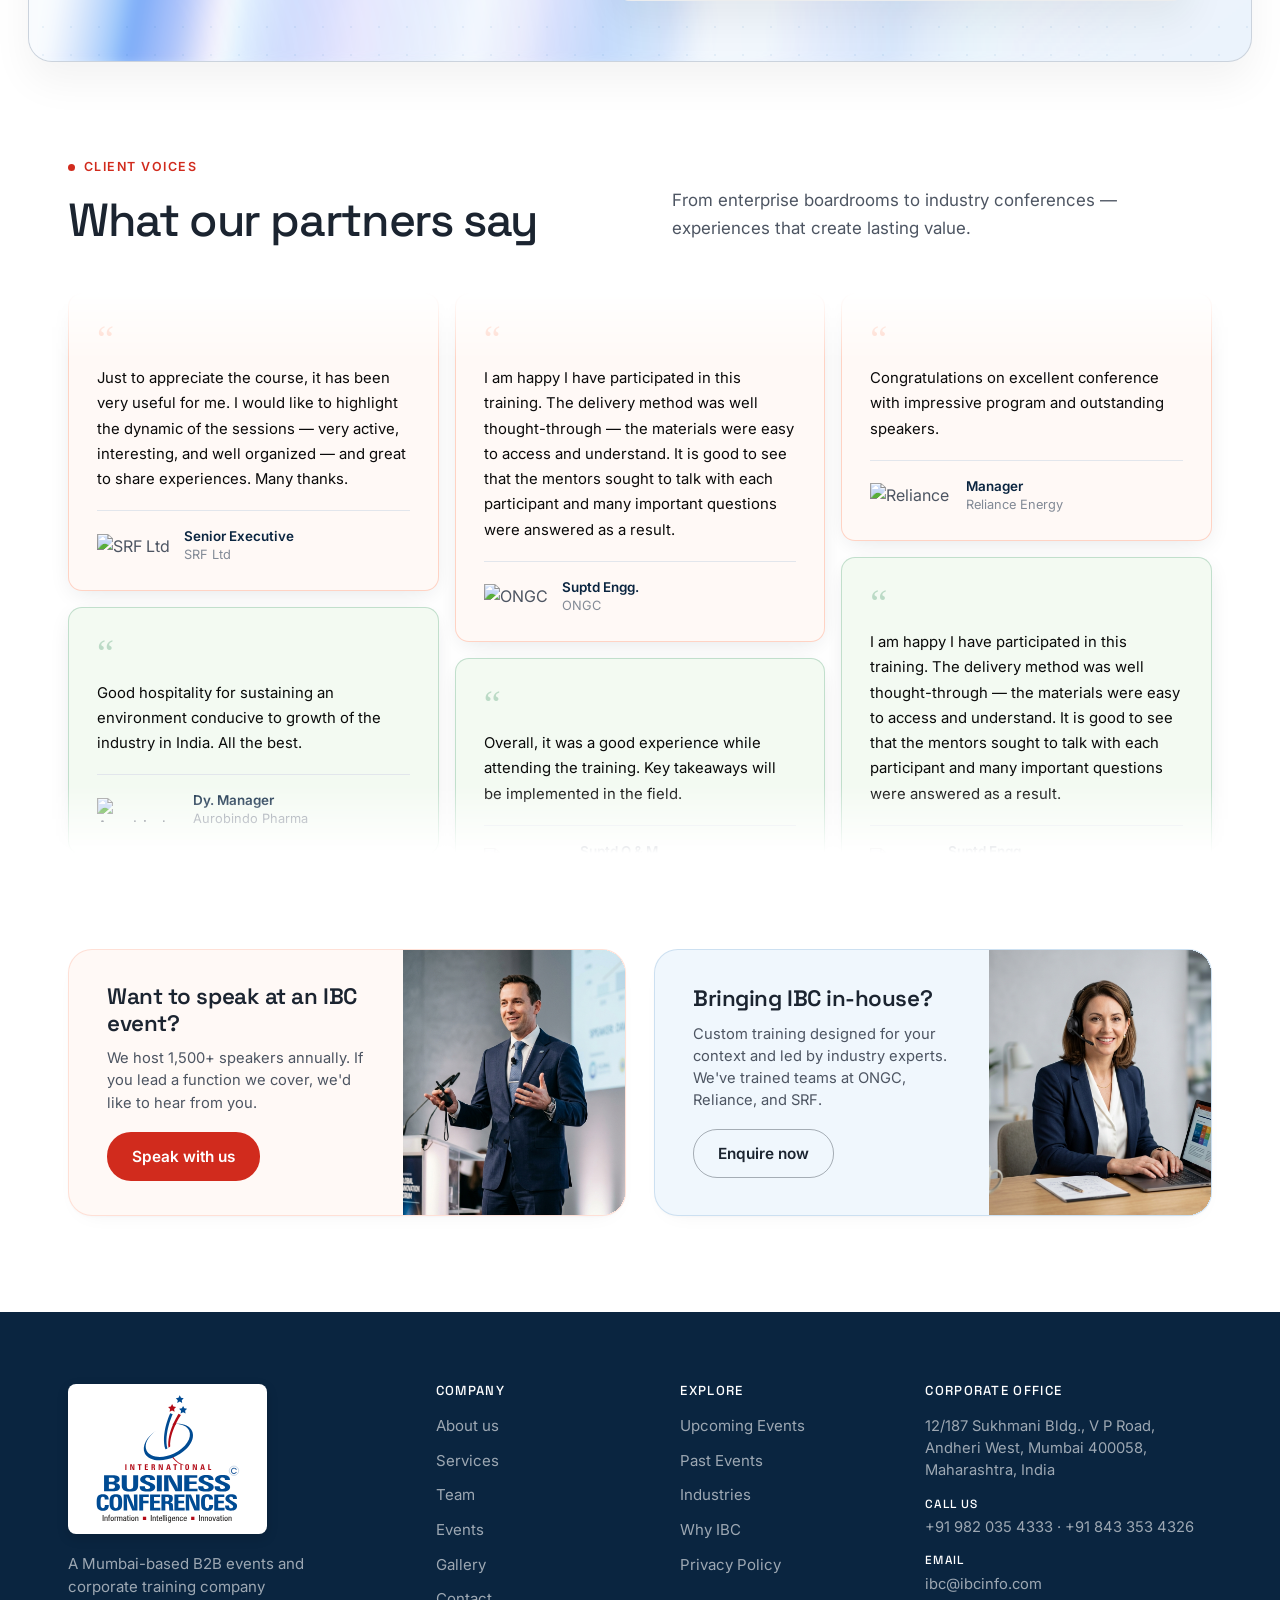
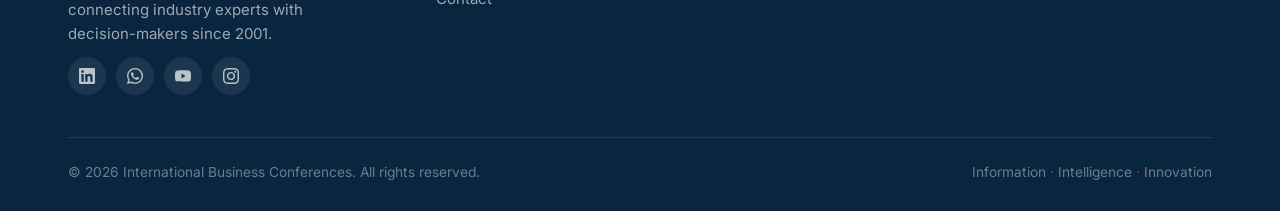
==== commit fdc4ef51: "Update hero contact button label Co-Authored-By: figma[bot] <198110074+figma[bot]@users.noreply.gith" ====
--- a/index.html
+++ b/index.html
@@ -998,7 +998,7 @@
     <p>25+ years connecting decision-makers with industry experts through conferences, awards, and corporate training.</p>
     <div class="center-actions">
       <a href="events.html?tab=all" class="btn btn-primary"><span>Explore All Events</span><svg viewBox="0 0 24 24" fill="none" stroke="currentColor" stroke-width="2.4"><path d="M5 12h14M13 6l6 6-6 6"/></svg></a>
-      <a href="#contact" class="btn btn-ghost"><span>Partner With Us</span></a>
+      <a href="#contact" class="btn btn-ghost"><span>Contact Us</span></a>
     </div>
   </div>
 </section>
